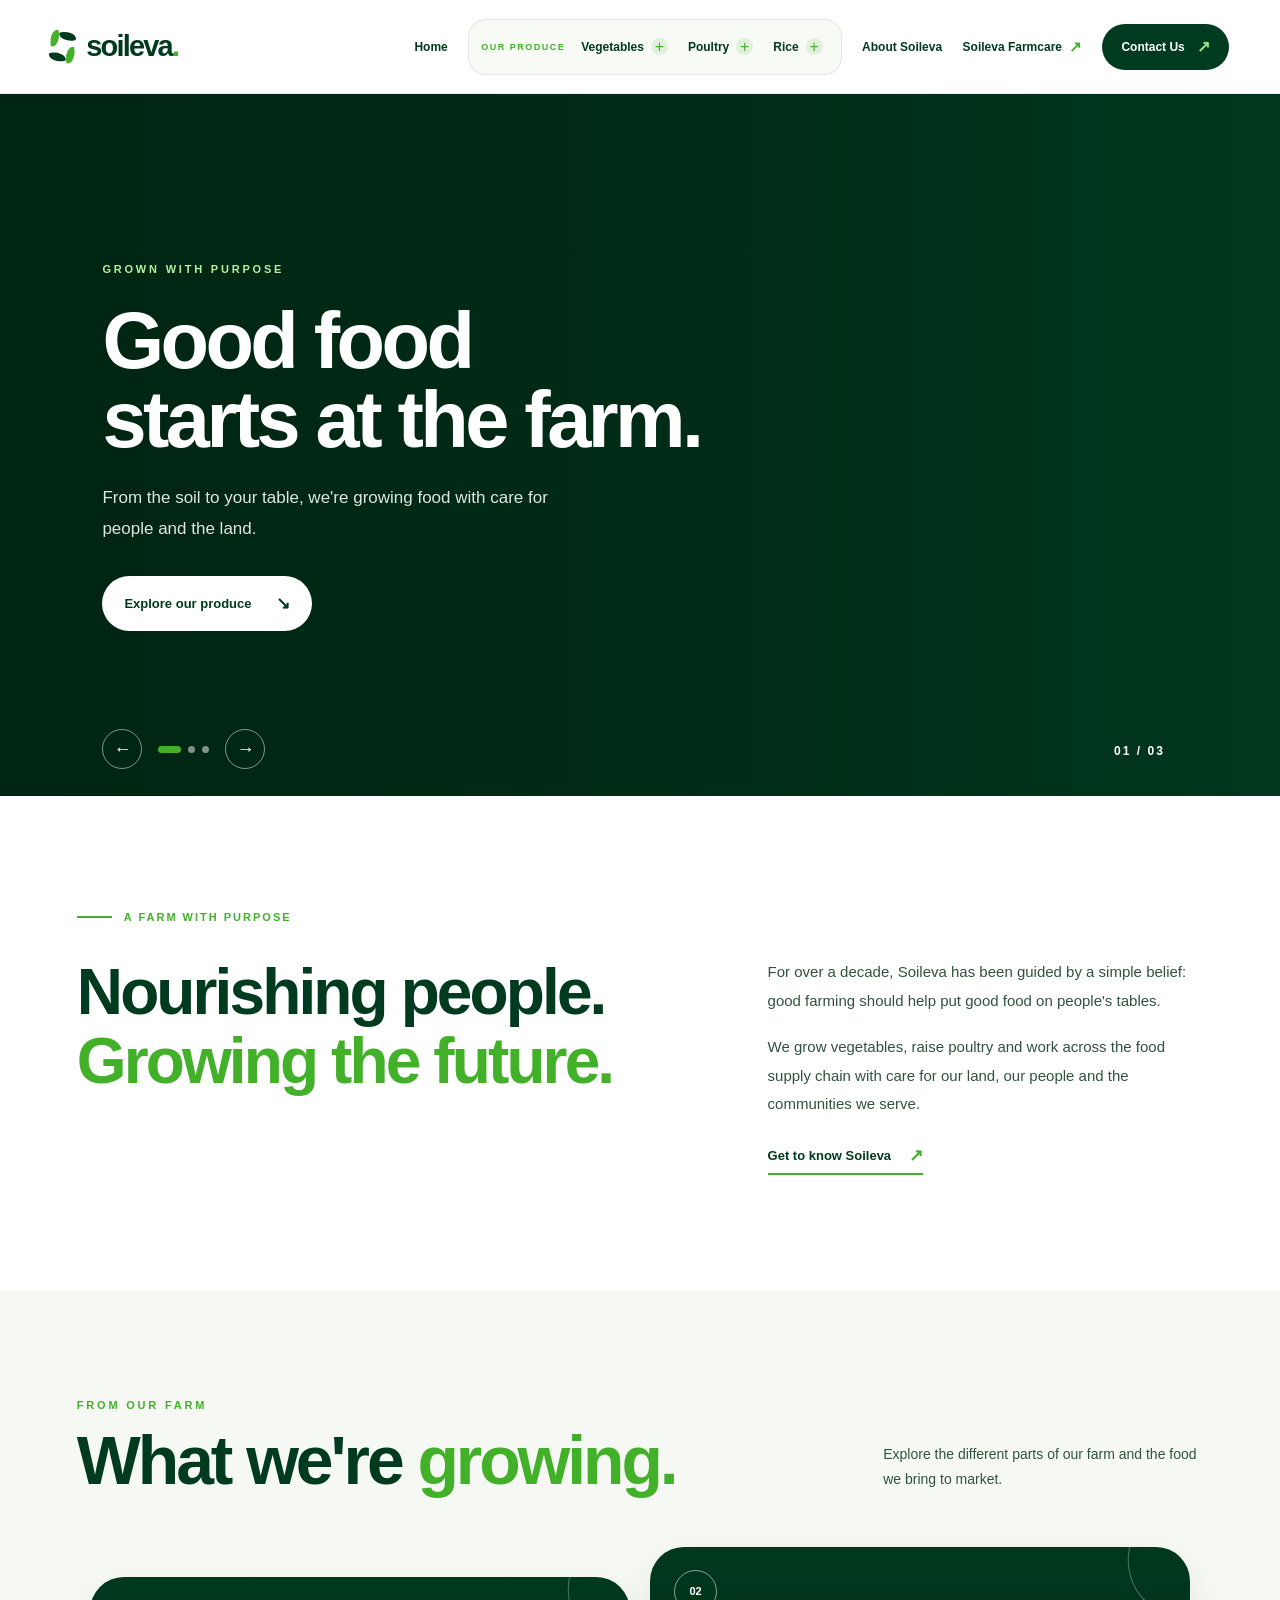
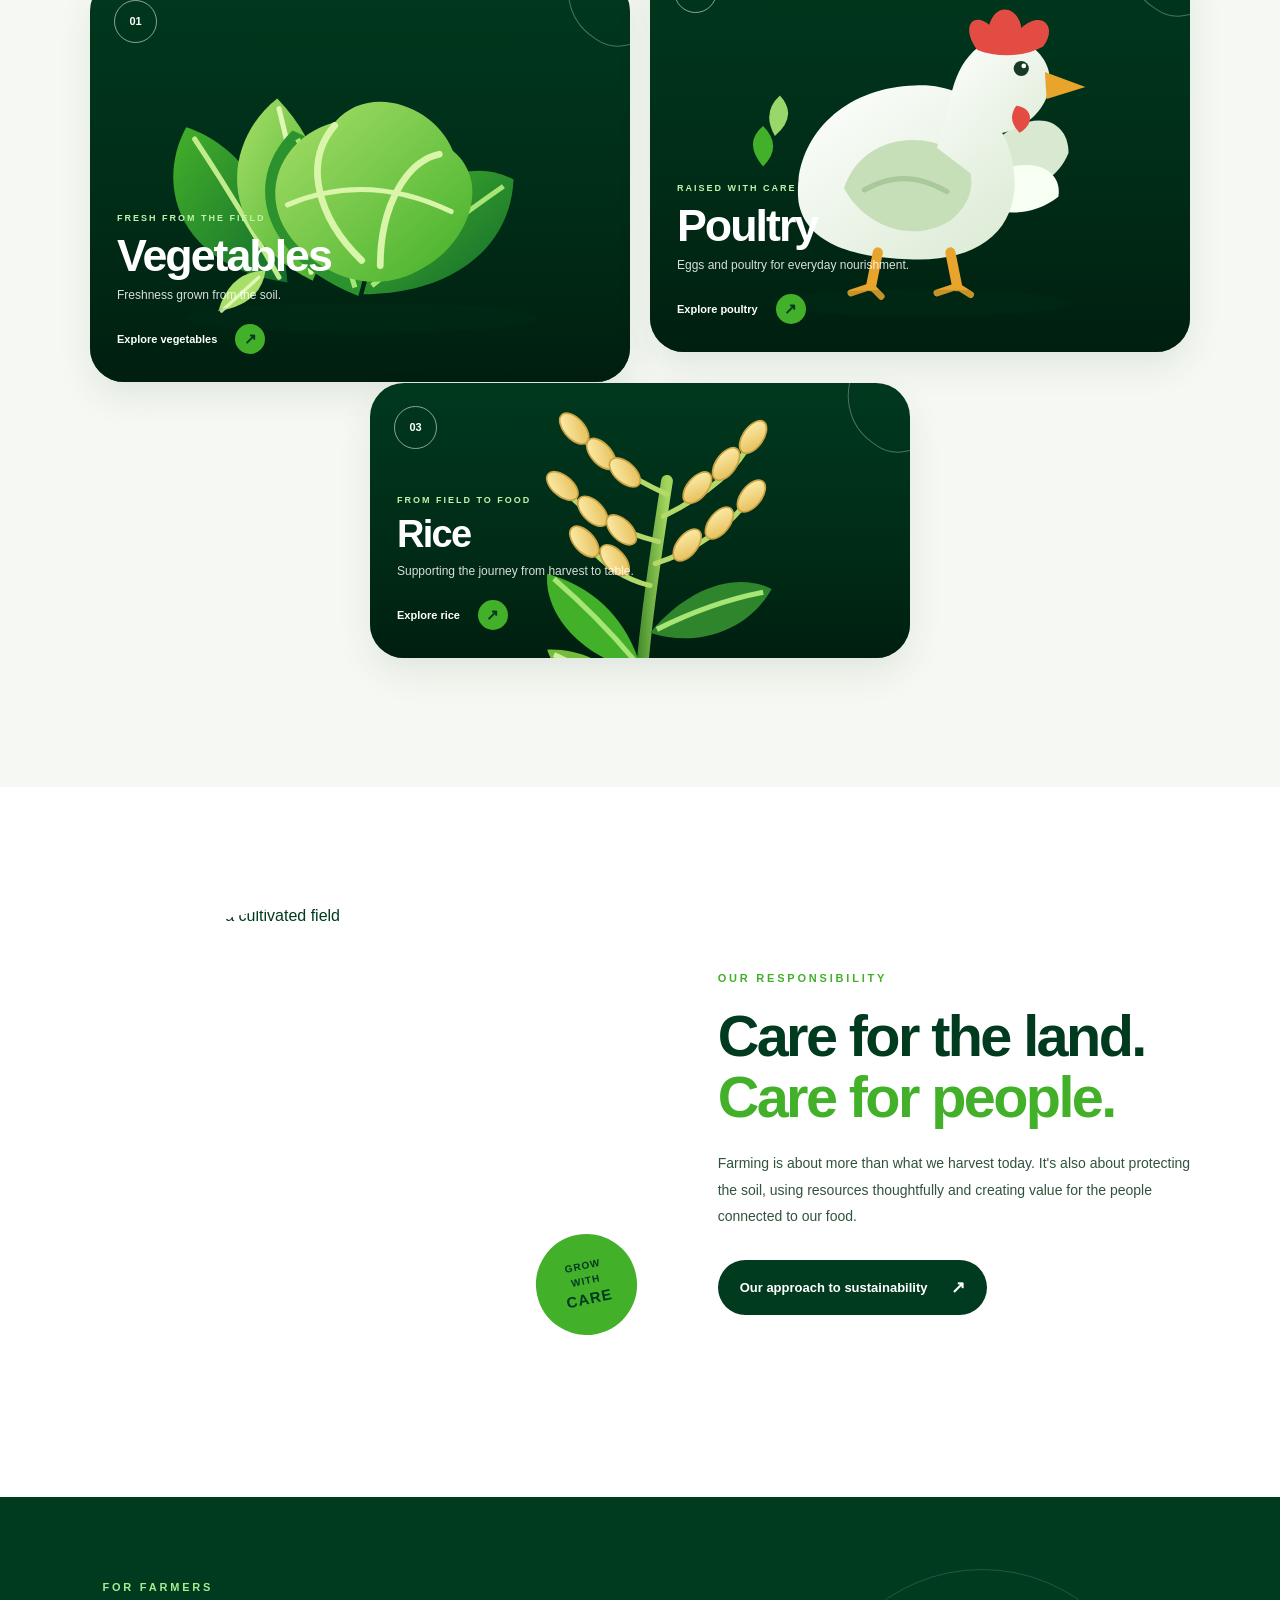
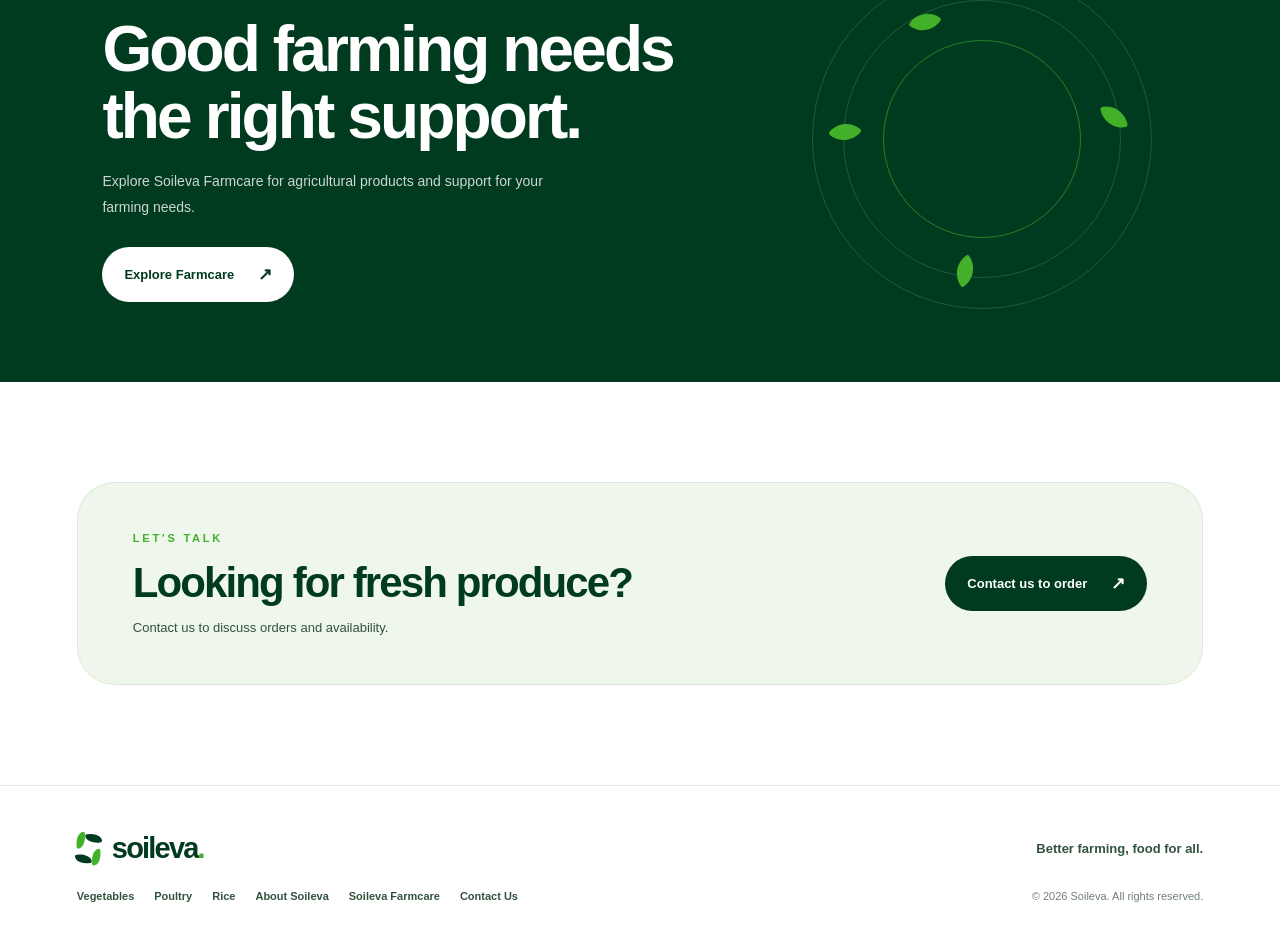
==== index.html @ 3c56fb34 "Update index.html" ====
<!DOCTYPE html>
<html lang="en">
<head>
  <meta charset="UTF-8">
  <meta name="viewport" content="width=device-width, initial-scale=1.0">

  <title>Soileva | Better Farming, Food for All</title>

  <meta name="description"
        content="Discover fresh vegetables, poultry and rice from Soileva. Better farming, food for all.">

  <meta name="theme-color" content="#003a1f">

  <!-- Comfortaa Font -->
  <link rel="preconnect" href="https://fonts.googleapis.com">
  <link rel="preconnect" href="https://fonts.gstatic.com" crossorigin>
  <link href="https://fonts.googleapis.com/css2?family=Comfortaa:wght@300;400;500;600;700&display=swap" rel="stylesheet">

  <link rel="stylesheet" href="style.css">
</head>

<body>

  <!-- NAVIGATION -->
  <header class="site-header">

    <a href="index.html" class="brand" aria-label="Soileva homepage">
      <span class="brand-mark" aria-hidden="true">
        <span></span><span></span><span></span><span></span>
      </span>
      <span class="brand-name">soileva<span>.</span></span>
    </a>

    <button class="menu-toggle"
            id="menuToggle"
            type="button"
            aria-label="Open navigation"
            aria-expanded="false"
            aria-controls="mainNav">
      <span></span>
      <span></span>
    </button>

    <nav class="main-nav" id="mainNav" aria-label="Main navigation">

      <a class="nav-home" href="index.html">Home</a>

      <div class="nav-produce">
        <span class="nav-section-label">OUR PRODUCE</span>

        <div class="nav-dropdown">
          <button class="dropdown-toggle"
                  type="button"
                  aria-expanded="false"
                  aria-controls="vegetablesDropdown">
            <span>Vegetables</span>
            <span class="dropdown-icon" aria-hidden="true">+</span>
          </button>

          <div class="dropdown-menu" id="vegetablesDropdown">
            <a href="vegetables.html">All Vegetables</a>
            <a href="vegetables.html#cabbage">Cabbage</a>
            <a href="vegetables.html#cucumber">Cucumber</a>
            <a href="vegetables.html#peppers">Peppers</a>
            <a href="vegetables.html#watermelon">Watermelon</a>
          </div>
        </div>

        <div class="nav-dropdown">
          <button class="dropdown-toggle"
                  type="button"
                  aria-expanded="false"
                  aria-controls="poultryDropdown">
            <span>Poultry</span>
            <span class="dropdown-icon" aria-hidden="true">+</span>
          </button>

          <div class="dropdown-menu" id="poultryDropdown">
            <a href="poultry.html">All Poultry</a>
            <a href="poultry.html#eggs">Eggs</a>
            <a href="poultry.html#broilers">Broilers</a>
          </div>
        </div>

        <div class="nav-dropdown">
          <button class="dropdown-toggle"
                  type="button"
                  aria-expanded="false"
                  aria-controls="riceDropdown">
            <span>Rice</span>
            <span class="dropdown-icon" aria-hidden="true">+</span>
          </button>

          <div class="dropdown-menu" id="riceDropdown">
            <a href="rice.html">Rice Overview</a>
            <a href="rice.html#cultivation">Rice Cultivation</a>
            <a href="rice.html#sourcing">Rice Sourcing</a>
          </div>
        </div>
      </div>

      <a class="nav-link" href="about.html">About Soileva</a>

      <a class="nav-link nav-farmcare" href="farmcare.html">
        Soileva Farmcare
        <span class="nav-external" aria-hidden="true">↗</span>
      </a>

      <a class="nav-contact" href="#contact">
        Contact Us
        <span aria-hidden="true">↗</span>
      </a>

    </nav>
  </header>

  <main>

    <!-- HERO CAROUSEL -->
    <section class="hero" aria-label="Welcome to Soileva">

      <div class="hero-slide active"
           style="--hero-image: url('images/hero-cabbage.jpg')">

        <div class="hero-shade"></div>

        <div class="hero-content">
          <span class="eyebrow">GROWN WITH PURPOSE</span>

          <h1>Good food<br>starts at the farm.</h1>

          <p>
            From the soil to your table, we're growing food
            with care for people and the land.
          </p>

          <a href="#our-produce" class="button button-light">
            Explore our produce <span>↘</span>
          </a>
        </div>

        <span class="hero-index">01 / 03</span>
      </div>

      <div class="hero-slide"
           style="--hero-image: url('images/hero-watermelon.jpg')">

        <div class="hero-shade"></div>

        <div class="hero-content">
          <span class="eyebrow">FRESH FROM OUR FIELDS</span>

          <h1>Rooted in the land.<br>Growing for you.</h1>

          <p>
            Thoughtful farming focused on fresh produce
            and a more dependable food supply.
          </p>

          <a href="vegetables.html" class="button button-light">
            Discover our vegetables <span>↗</span>
          </a>
        </div>

        <span class="hero-index">02 / 03</span>
      </div>

      <div class="hero-slide"
           style="--hero-image: url('images/hero-poultry.jpg')">

        <div class="hero-shade"></div>

        <div class="hero-content">
          <span class="eyebrow">FOOD FOR EVERY TABLE</span>

          <h1>Better farming.<br>Food for all.</h1>

          <p>
            Growing and supplying food that helps nourish
            families and communities.
          </p>

          <a href="#contact" class="button button-light">
            Get in touch <span>↗</span>
          </a>
        </div>

        <span class="hero-index">03 / 03</span>
      </div>

      <div class="hero-controls">

        <button class="hero-arrow"
                id="heroPrev"
                type="button"
                aria-label="Previous slide">←</button>

        <div class="hero-dots" aria-label="Choose slide">
          <button class="hero-dot active"
                  type="button"
                  aria-label="Slide 1"></button>

          <button class="hero-dot"
                  type="button"
                  aria-label="Slide 2"></button>

          <button class="hero-dot"
                  type="button"
                  aria-label="Slide 3"></button>
        </div>

        <button class="hero-arrow"
                id="heroNext"
                type="button"
                aria-label="Next slide">→</button>

      </div>
    </section>

    <!-- INTRODUCTION -->
    <section class="intro section-padding">

      <div class="intro-label">
        <span class="label-line"></span>
        A FARM WITH PURPOSE
      </div>

      <div class="intro-grid">

        <h2>
          Nourishing people.<br>
          <span>Growing the future.</span>
        </h2>

        <div class="intro-copy">
          <p>
            For over a decade, Soileva has been guided by a simple
            belief: good farming should help put good food on people's
            tables.
          </p>

          <p>
            We grow vegetables, raise poultry and work across the
            food supply chain with care for our land, our people
            and the communities we serve.
          </p>

          <a href="about.html" class="text-link">
            Get to know Soileva <span>↗</span>
          </a>
        </div>

      </div>
    </section>

    <!-- THREE FEATURE CARDS -->
    <section class="produce-section section-padding" id="our-produce">

      <div class="section-heading">
        <div>
          <span class="eyebrow eyebrow-green">FROM OUR FARM</span>
          <h2>What we're <span>growing.</span></h2>
        </div>

        <p>
          Explore the different parts of our farm
          and the food we bring to market.
        </p>
      </div>

      <div class="produce-cluster">

        <!-- VEGETABLES -->
        <a href="vegetables.html"
           class="produce-card vegetables-card">

          <div class="produce-illustration vegetables-illustration"
               aria-hidden="true">

            <svg viewBox="0 0 320 240" xmlns="http://www.w3.org/2000/svg">
              <defs>
                <linearGradient id="cabbageLeaf" x1="0" y1="0" x2="1" y2="1">
                  <stop offset="0" stop-color="#a8df69"/>
                  <stop offset="1" stop-color="#43b02a"/>
                </linearGradient>
                <linearGradient id="leafDark" x1="0" y1="0" x2="1" y2="1">
                  <stop offset="0" stop-color="#43b02a"/>
                  <stop offset="1" stop-color="#126b2d"/>
                </linearGradient>
              </defs>

              <!-- Left leafy vegetable -->
              <path d="M117 181 C53 172 38 124 57 89 C86 98 113 130 117 181Z"
                    fill="url(#leafDark)"/>
              <path d="M112 178 Q88 135 62 96"
                    fill="none" stroke="#c2ec8b" stroke-width="3"
                    stroke-linecap="round"/>

              <path d="M132 180 C73 151 79 97 111 72 C140 102 148 143 132 180Z"
                    fill="url(#cabbageLeaf)"/>
              <path d="M131 175 Q124 125 112 78"
                    fill="none" stroke="#e0f7b5" stroke-width="3"
                    stroke-linecap="round"/>

              <!-- Cabbage outer leaves -->
              <path d="M159 189 C99 165 91 119 120 91 C151 103 173 144 159 189Z"
                    fill="#2b922e"/>
              <path d="M157 184 Q143 135 123 96"
                    fill="none" stroke="#a7e575" stroke-width="3"/>

              <path d="M162 188 C177 128 220 103 251 120 C249 163 211 188 162 188Z"
                    fill="url(#leafDark)"/>
              <path d="M167 183 Q209 149 245 124"
                    fill="none" stroke="#a7e575" stroke-width="3"/>

              <!-- Cabbage head -->
              <path d="M118 153 C99 126 115 94 145 86 C166 62 205 77 215 103 C239 123 222 159 198 172 C170 190 136 178 118 153Z"
                    fill="url(#cabbageLeaf)"/>
              <path d="M145 88 C126 110 135 143 161 168"
                    fill="none" stroke="#d8f5a9" stroke-width="4"
                    stroke-linecap="round"/>
              <path d="M207 105 C188 109 172 135 172 171"
                    fill="none" stroke="#d8f5a9" stroke-width="4"
                    stroke-linecap="round"/>
              <path d="M117 135 Q164 115 214 139"
                    fill="none" stroke="#d8f5a9" stroke-width="3"
                    stroke-linecap="round"/>

              <!-- Small sprout -->
              <path d="M76 198 Q83 174 104 174 Q101 194 76 198Z"
                    fill="#a8df69"/>
              <path d="M78 198 L100 178"
                    stroke="#e0f7b5" stroke-width="2"
                    stroke-linecap="round"/>

              <!-- Ground -->
              <ellipse cx="161" cy="202" rx="105" ry="9"
                       fill="#003a1f" opacity=".16"/>
            </svg>

          </div>

          <span class="card-number">01</span>
          <div class="card-overlay"></div>

          <div class="card-content">
            <span class="card-category">FRESH FROM THE FIELD</span>
            <h3>Vegetables</h3>
            <p>Freshness grown from the soil.</p>

            <span class="card-link">
              Explore vegetables <span>↗</span>
            </span>
          </div>

          <span class="card-decoration" aria-hidden="true"></span>
        </a>

        <!-- POULTRY -->
        <a href="poultry.html"
           class="produce-card poultry-card">

          <div class="produce-illustration poultry-illustration"
               aria-hidden="true">

            <svg viewBox="0 0 320 240" xmlns="http://www.w3.org/2000/svg">
              <defs>
                <linearGradient id="featherWhite" x1="0" y1="0" x2="0.9" y2="1">
                  <stop offset="0" stop-color="#ffffff"/>
                  <stop offset="1" stop-color="#dcebd5"/>
                </linearGradient>
              </defs>

              <!-- Tail feathers -->
              <path d="M190 131 C220 91 248 99 248 122 C240 142 216 150 190 147Z"
                    fill="#d9e9d1"/>
              <path d="M190 142 C220 120 245 129 242 148 C225 161 207 159 188 151Z"
                    fill="#f8fff3"/>

              <!-- Body -->
              <path d="M88 151 C84 115 113 83 157 82 C192 80 218 108 216 143 C214 172 190 187 153 185 C119 184 92 175 88 151Z"
                    fill="url(#featherWhite)"/>

              <!-- Wing -->
              <path d="M115 143 C123 117 153 107 179 120 C194 128 195 149 178 162 C154 177 126 164 115 143Z"
                    fill="#c7dfb8"/>
              <path d="M127 144 Q151 130 176 145"
                    fill="none" stroke="#a8c999" stroke-width="3"
                    stroke-linecap="round"/>

              <!-- Neck and head -->
              <path d="M170 119 C179 94 177 73 195 59 C213 46 237 60 237 79 C237 97 219 112 199 111 L191 135Z"
                    fill="url(#featherWhite)"/>

              <!-- Comb -->
              <path d="M194 61 C184 48 191 38 201 46 C206 31 219 37 220 48 C232 37 242 47 233 59 C222 65 207 66 194 61Z"
                    fill="#e34c43"/>

              <!-- Beak -->
              <path d="M234 74 L258 83 L235 90Z"
                    fill="#e9a52b"/>

              <!-- Eye -->
              <circle cx="220" cy="72" r="4.5" fill="#173a22"/>
              <circle cx="221.5" cy="70.5" r="1.4" fill="#ffffff"/>

              <!-- Wattle -->
              <path d="M217 94 C227 95 228 105 219 110 C214 105 213 100 217 94Z"
                    fill="#e34c43"/>

              <!-- Legs -->
              <path d="M135 181 L131 201 M178 181 L182 201"
                    fill="none" stroke="#e9a52b" stroke-width="6"
                    stroke-linecap="round"/>
              <path d="M131 201 L119 205 M131 201 L137 207 M182 201 L170 205 M182 201 L190 206"
                    fill="none" stroke="#e9a52b" stroke-width="4"
                    stroke-linecap="round"/>

              <!-- Ground -->
              <ellipse cx="160" cy="211" rx="89" ry="8"
                       fill="#003a1f" opacity=".16"/>

              <!-- Decorative grain -->
              <path d="M74 112 Q66 98 77 88 Q88 100 74 112Z"
                    fill="#9ad76b"/>
              <path d="M67 130 Q55 116 67 106 Q79 118 67 130Z"
                    fill="#43b02a"/>
            </svg>

          </div>

          <span class="card-number">02</span>
          <div class="card-overlay"></div>

          <div class="card-content">
            <span class="card-category">RAISED WITH CARE</span>
            <h3>Poultry</h3>
            <p>Eggs and poultry for everyday nourishment.</p>

            <span class="card-link">
              Explore poultry <span>↗</span>
            </span>
          </div>

          <span class="card-decoration" aria-hidden="true"></span>
        </a>

        <!-- RICE -->
        <a href="rice.html"
           class="produce-card rice-card">

          <div class="produce-illustration rice-illustration"
               aria-hidden="true">

            <svg viewBox="0 0 320 240" xmlns="http://www.w3.org/2000/svg">
              <defs>
                <linearGradient id="riceStem" x1="0" y1="0" x2="1" y2="0">
                  <stop offset="0" stop-color="#438c2d"/>
                  <stop offset="1" stop-color="#a4d65e"/>
                </linearGradient>
                <linearGradient id="riceGrain" x1="0" y1="0" x2="1" y2="1">
                  <stop offset="0" stop-color="#fff2b5"/>
                  <stop offset="1" stop-color="#e3b94f"/>
                </linearGradient>
              </defs>

              <!-- Main stem -->
              <path d="M159 208 C160 166 166 122 176 58"
                    fill="none" stroke="url(#riceStem)" stroke-width="7"
                    stroke-linecap="round"/>

              <!-- Leaves -->
              <path d="M161 171 C125 163 103 137 105 113 C134 121 154 142 161 171Z"
                    fill="#43b02a"/>
              <path d="M162 171 Q140 143 109 116"
                    fill="none" stroke="#a7e575" stroke-width="3"/>

              <path d="M166 148 C189 120 218 112 238 122 C224 147 194 157 166 148Z"
                    fill="#2e852b"/>
              <path d="M170 146 Q202 130 233 124"
                    fill="none" stroke="#a7e575" stroke-width="3"/>

              <path d="M164 195 C131 192 111 176 105 158 C132 157 153 174 164 195Z"
                    fill="#74bd3a"/>
              <path d="M165 194 Q136 173 109 161"
                    fill="none" stroke="#d1ef9e" stroke-width="3"/>

              <!-- Panicle branches -->
              <path d="M176 66 C150 54 133 42 122 28
                       M174 79 C202 65 219 49 226 34
                       M171 94 C147 88 126 77 114 62
                       M169 107 C194 99 215 83 225 68
                       M166 120 C148 116 136 105 127 94"
                    fill="none" stroke="#b4d96b" stroke-width="3"
                    stroke-linecap="round"/>

              <!-- Rice grains -->
              <g fill="url(#riceGrain)" stroke="#c9a342" stroke-width="1">
                <ellipse cx="121" cy="27" rx="6" ry="11" transform="rotate(-42 121 27)"/>
                <ellipse cx="137" cy="42" rx="6" ry="11" transform="rotate(-42 137 42)"/>
                <ellipse cx="151" cy="53" rx="6" ry="11" transform="rotate(-48 151 53)"/>

                <ellipse cx="227" cy="32" rx="6" ry="11" transform="rotate(35 227 32)"/>
                <ellipse cx="211" cy="48" rx="6" ry="11" transform="rotate(35 211 48)"/>
                <ellipse cx="194" cy="62" rx="6" ry="11" transform="rotate(40 194 62)"/>

                <ellipse cx="114" cy="61" rx="6" ry="11" transform="rotate(-50 114 61)"/>
                <ellipse cx="132" cy="76" rx="6" ry="11" transform="rotate(-45 132 76)"/>
                <ellipse cx="149" cy="87" rx="6" ry="11" transform="rotate(-45 149 87)"/>

                <ellipse cx="226" cy="67" rx="6" ry="11" transform="rotate(38 226 67)"/>
                <ellipse cx="207" cy="83" rx="6" ry="11" transform="rotate(38 207 83)"/>
                <ellipse cx="188" cy="96" rx="6" ry="11" transform="rotate(38 188 96)"/>

                <ellipse cx="127" cy="94" rx="6" ry="11" transform="rotate(-42 127 94)"/>
                <ellipse cx="145" cy="105" rx="6" ry="11" transform="rotate(-42 145 105)"/>
              </g>

              <!-- Ground -->
              <ellipse cx="160" cy="212" rx="69" ry="8"
                       fill="#003a1f" opacity=".16"/>
            </svg>

          </div>

          <span class="card-number">03</span>
          <div class="card-overlay"></div>

          <div class="card-content">
            <span class="card-category">FROM FIELD TO FOOD</span>
            <h3>Rice</h3>
            <p>Supporting the journey from harvest to table.</p>

            <span class="card-link">
              Explore rice <span>↗</span>
            </span>
          </div>

          <span class="card-decoration" aria-hidden="true"></span>
        </a>

      </div>
    </section>

    <!-- SUSTAINABILITY -->
    <section class="sustainability section-padding"
             id="sustainability">

      <div class="sustainability-visual">
        <img src="images/farmer-in-field.jpg"
             alt="Farmer working in a cultivated field"
             loading="lazy">

        <div class="sustainability-stamp">
          <span>GROW</span>
          <span>WITH</span>
          <strong>CARE</strong>
        </div>
      </div>

      <div class="sustainability-copy">
        <span class="eyebrow eyebrow-green">OUR RESPONSIBILITY</span>

        <h2>Care for the land.<br><span>Care for people.</span></h2>

        <p>
          Farming is about more than what we harvest today.
          It's also about protecting the soil, using resources
          thoughtfully and creating value for the people connected
          to our food.
        </p>

        <a href="about.html#sustainability" class="button button-green">
          Our approach to sustainability <span>↗</span>
        </a>
      </div>
    </section>

    <!-- FARMCARE -->
    <section class="farmcare-banner">

      <div class="farmcare-copy">
        <span class="eyebrow">FOR FARMERS</span>

        <h2>Good farming needs<br>the right support.</h2>

        <p>
          Explore Soileva Farmcare for agricultural products
          and support for your farming needs.
        </p>

        <a href="farmcare.html" class="button button-light">
          Explore Farmcare <span>↗</span>
        </a>
      </div>

      <div class="farmcare-orbit" aria-hidden="true">
        <span></span>
        <span></span>
        <span></span>
        <span></span>
      </div>
    </section>

    <!-- CONTACT -->
    <section class="contact-section section-padding" id="contact">

      <div class="contact-pill">
        <div class="contact-copy">
          <span class="eyebrow eyebrow-green">LET'S TALK</span>

          <h2>Looking for fresh produce?</h2>

          <p>Contact us to discuss orders and availability.</p>
        </div>

        <a href="mailto:hello@soileva.com"
           class="button button-green">
          Contact us to order <span>↗</span>
        </a>
      </div>
    </section>

  </main>

  <!-- FOOTER -->
  <footer class="site-footer">

    <a href="index.html" class="brand footer-brand"
       aria-label="Soileva homepage">

      <span class="brand-mark" aria-hidden="true">
        <span></span><span></span><span></span><span></span>
      </span>

      <span class="brand-name">soileva<span>.</span></span>
    </a>

    <p class="footer-tagline">Better farming, food for all.</p>

    <div class="footer-links">
      <a href="vegetables.html">Vegetables</a>
      <a href="poultry.html">Poultry</a>
      <a href="rice.html">Rice</a>
      <a href="about.html">About Soileva</a>
      <a href="farmcare.html">Soileva Farmcare</a>
      <a href="#contact">Contact Us</a>
    </div>

    <p class="copyright">
      © <span id="copyrightYear"></span> Soileva. All rights reserved.
    </p>

  </footer>

  <script src="script.js"></script>

</body>
</html>
---- style.css ----
/* =========================================
   SOILEVA
   Colours: deep green, light green and white
========================================= */

:root {
  --deep-green: #003a1f;
  --light-green: #43b02a;
  --white: #ffffff;
  --soft-green: #eff6eb;
  --text-green: #31533d;
  --muted: #718074;
  --max-width: 1320px;
  --radius: 30px;
  --shadow: 0 20px 55px rgba(0, 58, 31, 0.12);
}

* {
  box-sizing: border-box;
}

html {
  scroll-behavior: smooth;
  scroll-padding-top: 100px;
}

body {
  margin: 0;
  background: var(--white);
  color: var(--deep-green);
  font-family: Arial, Helvetica, sans-serif;
  -webkit-font-smoothing: antialiased;
}

body.menu-open {
  overflow: hidden;
}

a {
  color: inherit;
  text-decoration: none;
}

button {
  font: inherit;
}

img {
  display: block;
  width: 100%;
}

.section-padding {
  padding: 110px max(6%, calc((100% - var(--max-width)) / 2));
}

.eyebrow {
  display: inline-block;
  font-size: 11px;
  font-weight: 800;
  letter-spacing: 2.8px;
  line-height: 1.6;
}

.eyebrow-green {
  color: var(--light-green);
}

h1,
h2,
h3,
p {
  margin-top: 0;
}

h1,
h2,
h3 {
  letter-spacing: -0.045em;
}


/* =========================================
   BRAND
========================================= */

.brand {
  display: inline-flex;
  align-items: center;
  gap: 10px;
  flex-shrink: 0;
}

.brand-name {
  color: var(--deep-green);
  font-size: 29px;
  font-weight: 900;
  letter-spacing: -1.8px;
}

.brand-name > span {
  color: var(--light-green);
}

.brand-mark {
  position: relative;
  display: grid;
  grid-template-columns: repeat(2, 10px);
  grid-template-rows: repeat(2, 16px);
  gap: 3px;
  width: 25px;
  height: 35px;
  transform: rotate(-8deg);
}

.brand-mark span {
  background: var(--light-green);
  border-radius: 100% 15% 100% 15%;
}

.brand-mark span:nth-child(2),
.brand-mark span:nth-child(3) {
  background: var(--deep-green);
  transform: rotate(90deg);
}


/* =========================================
   DESKTOP NAVIGATION
   Logo on the left.
   Navigation clearly grouped on the right.
========================================= */

.site-header {
  position: relative;
  z-index: 1000;
  display: flex;
  align-items: center;
  justify-content: space-between;
  gap: 28px;
  width: 100%;
  min-height: 94px;
  padding: 18px max(4%, calc((100% - 1400px) / 2));
  background: var(--white);
  border-bottom: 1px solid rgba(0, 58, 31, 0.08);
}

/* Keep the logo separate from the navigation. */

.site-header > .brand {
  flex-shrink: 0;
  margin-right: auto;
}

/* Main navigation sits to the side of the logo. */

.main-nav {
  display: flex;
  align-items: center;
  justify-content: flex-end;
  gap: clamp(12px, 1.6vw, 24px);
  margin-left: auto;
}

/* Home and About links. */

.nav-home,
.nav-link {
  display: inline-flex;
  align-items: center;
  gap: 7px;
  padding: 12px 0;
  color: var(--deep-green);
  font-size: 12px;
  font-weight: 800;
  white-space: nowrap;
  transition: color 0.2s ease;
}

.nav-home:hover,
.nav-link:hover {
  color: var(--light-green);
}

.nav-external {
  color: var(--light-green);
  font-size: 15px;
}

/* PRODUCE GROUP */

.nav-produce {
  position: relative;
  display: flex;
  align-items: center;
  gap: 2px;
  padding: 7px 9px 7px 12px;
  border: 1px solid rgba(0, 58, 31, 0.1);
  border-radius: 18px;
  background: #f8faf6;
}

.nav-section-label {
  align-self: center;
  margin-right: 5px;
  color: var(--light-green);
  font-size: 9px;
  font-weight: 900;
  letter-spacing: 1.5px;
  white-space: nowrap;
}

.nav-dropdown {
  position: relative;
}

.dropdown-toggle {
  display: inline-flex;
  align-items: center;
  justify-content: space-between;
  gap: 7px;
  min-height: 40px;
  padding: 9px 9px;
  border: 0;
  border-radius: 11px;
  background: transparent;
  color: var(--deep-green);
  font-size: 12px;
  font-weight: 800;
  white-space: nowrap;
  cursor: pointer;
  transition:
    background 0.2s ease,
    color 0.2s ease;
}

.dropdown-toggle:hover,
.dropdown-toggle[aria-expanded="true"] {
  background: var(--soft-green);
  color: var(--deep-green);
}

.dropdown-icon {
  display: inline-grid;
  place-items: center;
  width: 17px;
  height: 17px;
  border-radius: 50%;
  background: rgba(67, 176, 42, 0.12);
  color: var(--light-green);
  font-size: 16px;
  font-weight: 500;
  line-height: 1;
  transition: transform 0.2s ease;
}

.dropdown-toggle[aria-expanded="true"] .dropdown-icon {
  transform: rotate(45deg);
}

/* Dropdown panels */

.dropdown-menu {
  position: absolute;
  top: calc(100% + 12px);
  left: 0;
  z-index: 1005;
  display: none;
  min-width: 220px;
  padding: 10px;
  border: 1px solid rgba(0, 58, 31, 0.08);
  border-radius: 18px;
  background: var(--white);
  box-shadow: var(--shadow);
}

.nav-dropdown.open .dropdown-menu {
  display: block;
  animation: menuDrop 0.2s ease both;
}

/* Prevent the last dropdown from overflowing the right edge. */

.nav-dropdown:last-child .dropdown-menu {
  right: 0;
  left: auto;
}

.dropdown-menu a {
  display: block;
  padding: 12px 13px;
  border-radius: 10px;
  color: var(--deep-green);
  font-size: 13px;
  font-weight: 700;
  line-height: 1.4;
  transition:
    background 0.2s ease,
    color 0.2s ease;
}

.dropdown-menu a:hover {
  background: var(--soft-green);
  color: var(--deep-green);
}

/* Contact button */

.nav-contact {
  display: inline-flex;
  align-items: center;
  justify-content: center;
  gap: 12px;
  min-height: 46px;
  padding: 13px 19px;
  border-radius: 100px;
  background: var(--deep-green);
  color: var(--white);
  font-size: 12px;
  font-weight: 800;
  white-space: nowrap;
  transition:
    background 0.2s ease,
    transform 0.2s ease;
}

.nav-contact span {
  color: #9ce786;
  font-size: 16px;
}

.nav-contact:hover {
  background: var(--light-green);
  transform: translateY(-2px);
}

/* Mobile button is hidden on desktop. */

.menu-toggle {
  display: none;
}


/* =========================================
   HERO CAROUSEL
========================================= */

.hero {
  position: relative;
  min-height: 660px;
  height: min(78vh, 800px);
  overflow: hidden;
  background: var(--deep-green);
}

.hero-slide {
  position: absolute;
  inset: 0;
  display: flex;
  align-items: center;
  padding: 80px max(8%, calc((100% - 1250px) / 2));
  background-image: var(--hero-image);
  background-size: cover;
  background-position: center;
  opacity: 0;
  visibility: hidden;
  transform: scale(1.025);
  transition:
    opacity 0.8s ease,
    transform 5s ease,
    visibility 0.8s ease;
}

.hero-slide.active {
  opacity: 1;
  visibility: visible;
  transform: scale(1);
  z-index: 1;
}

.hero-shade {
  position: absolute;
  inset: 0;
  background:
    linear-gradient(
      90deg,
      rgba(0, 34, 17, 0.88) 0%,
      rgba(0, 34, 17, 0.62) 48%,
      rgba(0, 34, 17, 0.12) 100%
    );
}

.hero-content {
  position: relative;
  z-index: 2;
  max-width: 720px;
  color: var(--white);
}

.hero-content .eyebrow {
  margin-bottom: 24px;
  color: #b4f19e;
}

.hero-content h1 {
  margin-bottom: 24px;
  font-size: clamp(48px, 6.2vw, 88px);
  font-weight: 900;
  line-height: 0.99;
}

.hero-content p {
  max-width: 490px;
  margin-bottom: 32px;
  color: rgba(255, 255, 255, 0.88);
  font-size: 17px;
  line-height: 1.8;
}

.button {
  display: inline-flex;
  align-items: center;
  justify-content: center;
  gap: 24px;
  padding: 17px 22px;
  border: 0;
  border-radius: 100px;
  font-size: 13px;
  font-weight: 800;
  transition:
    transform 0.2s ease,
    background 0.2s ease;
}

.button span {
  font-size: 17px;
}

.button:hover {
  transform: translateY(-3px);
}

.button-light {
  background: var(--white);
  color: var(--deep-green);
}

.button-light:hover {
  background: #e8f7e2;
}

.button-green {
  background: var(--deep-green);
  color: var(--white);
}

.button-green:hover {
  background: var(--light-green);
}

.hero-index {
  position: absolute;
  right: 9%;
  bottom: 38px;
  z-index: 3;
  color: var(--white);
  font-size: 12px;
  font-weight: 800;
  letter-spacing: 2px;
}

.hero-controls {
  position: absolute;
  bottom: 27px;
  left: 8%;
  z-index: 5;
  display: flex;
  align-items: center;
  gap: 16px;
}

.hero-arrow {
  display: grid;
  place-items: center;
  width: 40px;
  height: 40px;
  border: 1px solid rgba(255, 255, 255, 0.5);
  border-radius: 50%;
  background: transparent;
  color: var(--white);
  font-size: 18px;
  cursor: pointer;
  transition: background 0.2s ease;
}

.hero-arrow:hover {
  background: rgba(255, 255, 255, 0.2);
}

.hero-dots {
  display: flex;
  align-items: center;
  gap: 7px;
}

.hero-dot {
  width: 7px;
  height: 7px;
  padding: 0;
  border: 0;
  border-radius: 50%;
  background: rgba(255, 255, 255, 0.5);
  cursor: pointer;
}

.hero-dot.active {
  width: 23px;
  border-radius: 10px;
  background: var(--light-green);
}


/* =========================================
   INTRODUCTION
========================================= */

.intro {
  padding-top: 115px;
  padding-bottom: 115px;
}

.intro-label {
  display: flex;
  align-items: center;
  gap: 12px;
  margin-bottom: 35px;
  color: var(--light-green);
  font-size: 11px;
  font-weight: 900;
  letter-spacing: 2px;
}

.label-line {
  display: inline-block;
  width: 35px;
  height: 2px;
  background: var(--light-green);
}

.intro-grid {
  display: grid;
  grid-template-columns: 1.15fr 0.85fr;
  gap: 9%;
  align-items: start;
}

.intro-grid h2 {
  margin-bottom: 0;
  font-size: clamp(38px, 5vw, 66px);
  font-weight: 900;
  line-height: 1.08;
}

.intro-grid h2 span,
.section-heading h2 span,
.sustainability-copy h2 span {
  color: var(--light-green);
}

.intro-copy p {
  margin-bottom: 18px;
  color: var(--text-green);
  font-size: 15px;
  line-height: 1.9;
}

.text-link {
  display: inline-flex;
  align-items: center;
  gap: 18px;
  margin-top: 8px;
  padding-bottom: 7px;
  border-bottom: 2px solid var(--light-green);
  color: var(--deep-green);
  font-size: 13px;
  font-weight: 900;
}

.text-link span {
  color: var(--light-green);
  font-size: 17px;
}


/* =========================================
   PRODUCE SECTION
========================================= */

.produce-section {
  overflow: hidden;
  background: #f6f9f3;
  padding-top: 105px;
  padding-bottom: 125px;
}

.section-heading {
  display: flex;
  align-items: end;
  justify-content: space-between;
  gap: 35px;
  max-width: var(--max-width);
  margin: 0 auto 65px;
}

.section-heading h2 {
  margin: 12px 0 0;
  font-size: clamp(42px, 5.3vw, 68px);
  font-weight: 900;
  line-height: 1.04;
}

.section-heading > p {
  max-width: 320px;
  margin-bottom: 4px;
  color: var(--text-green);
  font-size: 14px;
  line-height: 1.8;
}

/* Three-card asymmetric composition */

.produce-cluster {
  position: relative;
  display: grid;
  grid-template-columns: repeat(12, minmax(0, 1fr));
  grid-template-rows: 275px 110px 275px;
  gap: 20px;
  max-width: 1100px;
  margin: 0 auto;
}

.produce-card {
  position: relative;
  display: block;
  min-width: 0;
  min-height: 0;
  overflow: hidden;
  isolation: isolate;
  border-radius: 34px;
  background: var(--deep-green);
  color: var(--white);
  box-shadow: 0 15px 35px rgba(0, 58, 31, 0.09);
  transition:
    transform 0.35s ease,
    box-shadow 0.35s ease;
}

.produce-card:hover {
  z-index: 4;
  transform: translateY(-8px);
  box-shadow: 0 25px 50px rgba(0, 58, 31, 0.18);
}

.produce-card img {
  position: absolute;
  inset: 0;
  width: 100%;
  height: 100%;
  object-fit: cover;
  transition: transform 0.7s ease;
  z-index: -2;
}

.produce-card:hover img {
  transform: scale(1.06);
}

.vegetables-card {
  grid-column: 1 / 7;
  grid-row: 1 / 3;
  transform: translateY(15px);
}

.poultry-card {
  grid-column: 7 / 13;
  grid-row: 1 / 3;
  transform: translateY(-15px);
}

.rice-card {
  grid-column: 4 / 10;
  grid-row: 3 / 4;
  transform: translateY(-4px);
  min-height: 275px;
}

.vegetables-card:hover,
.poultry-card:hover,
.rice-card:hover {
  transform: translateY(-8px);
}

.card-overlay {
  position: absolute;
  inset: 0;
  z-index: -1;
  background:
    linear-gradient(
      0deg,
      rgba(0, 28, 14, 0.91) 0%,
      rgba(0, 28, 14, 0.45) 43%,
      rgba(0, 28, 14, 0.06) 100%
    );
}

.card-number {
  position: absolute;
  top: 23px;
  left: 24px;
  display: grid;
  place-items: center;
  width: 43px;
  height: 43px;
  border: 1px solid rgba(255, 255, 255, 0.55);
  border-radius: 50%;
  color: var(--white);
  font-size: 11px;
  font-weight: 900;
  backdrop-filter: blur(8px);
}

.card-content {
  position: absolute;
  right: 27px;
  bottom: 28px;
  left: 27px;
}

.card-category {
  display: inline-block;
  margin-bottom: 10px;
  color: #c0f3ac;
  font-size: 9px;
  font-weight: 900;
  letter-spacing: 2px;
}

.card-content h3 {
  margin-bottom: 9px;
  font-size: clamp(29px, 3.5vw, 45px);
  font-weight: 900;
  line-height: 1;
}

.card-content p {
  max-width: 300px;
  margin-bottom: 18px;
  color: rgba(255, 255, 255, 0.85);
  font-size: 12px;
  line-height: 1.6;
}

.card-link {
  display: inline-flex;
  align-items: center;
  gap: 18px;
  font-size: 11px;
  font-weight: 900;
}

.card-link > span {
  display: grid;
  place-items: center;
  width: 30px;
  height: 30px;
  border-radius: 50%;
  background: var(--light-green);
  color: var(--deep-green);
  font-size: 15px;
  transition: transform 0.2s ease;
}

.produce-card:hover .card-link > span {
  transform: rotate(45deg);
}

.card-decoration {
  position: absolute;
  top: -35px;
  right: -35px;
  width: 100px;
  height: 100px;
  border: 1px solid rgba(255, 255, 255, 0.3);
  border-radius: 35% 65% 40% 60%;
  transform: rotate(35deg);
  pointer-events: none;
}

.rice-card .card-content h3 {
  font-size: 38px;
}


/* =========================================
   SUSTAINABILITY
========================================= */

.sustainability {
  display: grid;
  grid-template-columns: 1fr 0.9fr;
  align-items: center;
  gap: 9%;
  padding-top: 120px;
  padding-bottom: 120px;
}

.sustainability-visual {
  position: relative;
  min-height: 470px;
}

.sustainability-visual > img {
  position: absolute;
  inset: 0;
  height: 100%;
  object-fit: cover;
  border-radius: 42% 42% 28px 28px;
}

.sustainability-stamp {
  position: absolute;
  right: -28px;
  bottom: 35px;
  display: flex;
  flex-direction: column;
  align-items: center;
  justify-content: center;
  width: 115px;
  height: 115px;
  border: 7px solid var(--white);
  border-radius: 50%;
  background: var(--light-green);
  color: var(--deep-green);
  font-size: 10px;
  font-weight: 900;
  letter-spacing: 1px;
  line-height: 1.5;
  transform: rotate(-12deg);
}

.sustainability-stamp strong {
  font-size: 15px;
}

.sustainability-copy h2 {
  margin: 18px 0 23px;
  font-size: clamp(38px, 4.5vw, 60px);
  font-weight: 900;
  line-height: 1.05;
}

.sustainability-copy > p {
  margin-bottom: 30px;
  color: var(--text-green);
  font-size: 14px;
  line-height: 1.9;
}


/* =========================================
   FARMCARE BANNER
========================================= */

.farmcare-banner {
  position: relative;
  display: flex;
  align-items: center;
  justify-content: space-between;
  gap: 40px;
  min-height: 410px;
  padding: 80px max(8%, calc((100% - 1150px) / 2));
  overflow: hidden;
  background: var(--deep-green);
  color: var(--white);
  isolation: isolate;
}

.farmcare-copy {
  position: relative;
  z-index: 2;
  max-width: 600px;
}

.farmcare-copy .eyebrow {
  margin-bottom: 20px;
  color: #a5ed8e;
}

.farmcare-copy h2 {
  margin-bottom: 20px;
  font-size: clamp(40px, 5vw, 64px);
  font-weight: 900;
  line-height: 1.04;
}

.farmcare-copy p {
  max-width: 460px;
  margin-bottom: 27px;
  color: rgba(255, 255, 255, 0.8);
  font-size: 14px;
  line-height: 1.8;
}

.farmcare-orbit {
  position: absolute;
  top: 50%;
  right: 10%;
  width: 340px;
  height: 340px;
  border: 1px solid rgba(255, 255, 255, 0.15);
  border-radius: 50%;
  transform: translateY(-50%);
}

.farmcare-orbit::before,
.farmcare-orbit::after {
  position: absolute;
  content: "";
  inset: 30px;
  border: 1px solid rgba(255, 255, 255, 0.15);
  border-radius: 50%;
}

.farmcare-orbit::after {
  inset: 70px;
  border-color: rgba(67, 176, 42, 0.6);
}

.farmcare-orbit span {
  position: absolute;
  width: 24px;
  height: 24px;
  border-radius: 100% 10% 100% 10%;
  background: var(--light-green);
}

.farmcare-orbit span:nth-child(1) {
  top: 40px;
  left: 100px;
  transform: rotate(35deg);
}

.farmcare-orbit span:nth-child(2) {
  top: 135px;
  right: 25px;
  transform: rotate(80deg);
}

.farmcare-orbit span:nth-child(3) {
  bottom: 25px;
  left: 140px;
  transform: rotate(145deg);
}

.farmcare-orbit span:nth-child(4) {
  top: 150px;
  left: 20px;
  transform: rotate(220deg);
}


/* =========================================
   CONTACT PILL
========================================= */

.contact-section {
  padding-top: 100px;
  padding-bottom: 100px;
}

.contact-pill {
  display: flex;
  align-items: center;
  justify-content: space-between;
  gap: 35px;
  padding: 45px 55px;
  border: 1px solid rgba(0, 58, 31, 0.08);
  border-radius: 38px;
  background: var(--soft-green);
}

.contact-copy .eyebrow {
  margin-bottom: 12px;
}

.contact-copy h2 {
  margin-bottom: 10px;
  font-size: clamp(27px, 3.3vw, 42px);
  font-weight: 900;
}

.contact-copy p {
  margin-bottom: 0;
  color: var(--text-green);
  font-size: 13px;
  line-height: 1.7;
}


/* =========================================
   FOOTER
========================================= */

.site-footer {
  display: grid;
  grid-template-columns: 1fr 1fr;
  align-items: center;
  gap: 24px;
  padding: 45px max(6%, calc((100% - var(--max-width)) / 2));
  border-top: 1px solid rgba(0, 58, 31, 0.1);
}

.footer-brand {
  justify-self: start;
}

.footer-tagline {
  justify-self: end;
  margin-bottom: 0;
  color: var(--text-green);
  font-size: 13px;
  font-weight: 700;
}

.footer-links {
  display: flex;
  flex-wrap: wrap;
  gap: 20px;
}

.footer-links a {
  color: var(--text-green);
  font-size: 11px;
  font-weight: 800;
}

.footer-links a:hover {
  color: var(--light-green);
}

.copyright {
  justify-self: end;
  margin-bottom: 0;
  color: var(--muted);
  font-size: 11px;
}


/* =========================================
   ANIMATIONS
========================================= */

@keyframes menuDrop {
  from {
    opacity: 0;
    transform: translateY(7px);
  }

  to {
    opacity: 1;
    transform: translateY(0);
  }
}


/* =========================================
   MEDIUM DESKTOP
========================================= */

@media (max-width: 1200px) and (min-width: 901px) {
  .site-header {
    gap: 15px;
    padding-right: 3%;
    padding-left: 3%;
  }

  .brand-name {
    font-size: 26px;
  }

  .main-nav {
    gap: 10px;
  }

  .nav-home,
  .nav-link {
    font-size: 11px;
  }

  .nav-produce {
    gap: 0;
    padding-right: 5px;
    padding-left: 7px;
  }

  .nav-section-label {
    margin-right: 2px;
    font-size: 8px;
    letter-spacing: 1px;
  }

  .dropdown-toggle {
    gap: 4px;
    padding-right: 6px;
    padding-left: 6px;
    font-size: 11px;
  }

  .nav-contact {
    gap: 7px;
    padding: 12px 14px;
    font-size: 11px;
  }

  .produce-cluster {
    grid-template-rows: 250px 90px 250px;
  }

  .rice-card {
    min-height: 250px;
  }
}


/* =========================================
   TABLET AND MOBILE NAVIGATION
========================================= */

@media (max-width: 900px) {
  .site-header {
    min-height: 78px;
    padding: 15px 5%;
    gap: 15px;
  }

  .menu-toggle {
    display: flex;
    flex-shrink: 0;
    flex-direction: column;
    align-items: center;
    justify-content: center;
    gap: 6px;
    width: 47px;
    height: 47px;
    border: 0;
    border-radius: 50%;
    background: var(--deep-green);
    cursor: pointer;
  }

  .menu-toggle span {
    display: block;
    width: 19px;
    height: 2px;
    background: var(--white);
    transition: transform 0.2s ease;
  }

  .menu-toggle[aria-expanded="true"] span:first-child {
    transform: translateY(4px) rotate(45deg);
  }

  .menu-toggle[aria-expanded="true"] span:last-child {
    transform: translateY(-4px) rotate(-45deg);
  }

  .main-nav {
    position: absolute;
    top: 100%;
    right: 0;
    left: 0;
    display: none;
    align-items: stretch;
    gap: 4px;
    max-height: calc(100dvh - 78px);
    padding: 20px 5% 35px;
    overflow-x: hidden;
    overflow-y: auto;
    background: var(--white);
    border-top: 1px solid rgba(0, 58, 31, 0.08);
    box-shadow: 0 20px 35px rgba(0, 58, 31, 0.1);
  }

  .main-nav.open {
    display: flex;
    flex-direction: column;
  }

  .nav-home,
  .nav-link {
    display: flex;
    align-items: center;
    justify-content: space-between;
    padding: 16px 10px;
    font-size: 15px;
  }

  /* Produce is a distinct navigation group. */

  .nav-produce {
    display: flex;
    flex-direction: column;
    align-items: stretch;
    gap: 0;
    padding: 14px 10px;
    border: 1px solid rgba(0, 58, 31, 0.1);
    border-radius: 20px;
    background: #f8faf6;
  }

  .nav-section-label {
    margin: 0 10px 10px;
    font-size: 10px;
    letter-spacing: 2px;
  }

  .nav-dropdown {
    width: 100%;
    border-bottom: 1px solid rgba(0, 58, 31, 0.09);
  }

  .nav-dropdown:last-child {
    border-bottom: 0;
  }

  .dropdown-toggle {
    display: flex;
    width: 100%;
    min-height: 49px;
    padding: 14px 10px;
    border-radius: 10px;
    font-size: 15px;
    text-align: left;
  }

  .dropdown-icon {
    width: 22px;
    height: 22px;
    font-size: 18px;
  }

  .dropdown-menu {
    position: static;
    min-width: 0;
    padding: 0 8px 12px 15px;
    border: 0;
    border-radius: 0;
    background: transparent;
    box-shadow: none;
  }

  .nav-dropdown:last-child .dropdown-menu {
    right: auto;
    left: auto;
  }

  .dropdown-menu a {
    padding: 13px;
    border-radius: 10px;
    font-size: 14px;
  }

  .nav-contact {
    justify-content: center;
    margin-top: 12px;
    padding: 17px 22px;
    font-size: 14px;
  }

  .hero {
    min-height: 590px;
    height: 75vh;
  }

  .intro-grid {
    gap: 6%;
  }

  .produce-cluster {
    grid-template-rows: 225px 75px 225px;
    gap: 14px;
  }

  .produce-card {
    border-radius: 26px;
  }

  .rice-card {
    min-height: 225px;
  }

  .sustainability {
    gap: 7%;
  }

  .sustainability-visual {
    min-height: 380px;
  }
}


/* =========================================
   MOBILE
========================================= */

@media (max-width: 600px) {
  .section-padding {
    padding: 75px 6%;
  }

  .brand-name {
    font-size: 27px;
  }

  .hero {
    min-height: 600px;
    height: 78vh;
    max-height: 760px;
  }

  .hero-slide {
    padding: 65px 7%;
    background-position: center;
  }

  .hero-shade {
    background:
      linear-gradient(
        90deg,
        rgba(0, 34, 17, 0.85),
        rgba(0, 34, 17, 0.35)
      );
  }

  .hero-content h1 {
    font-size: clamp(44px, 12vw, 65px);
  }

  .hero-content p {
    max-width: 340px;
    font-size: 15px;
    line-height: 1.75;
  }

  .hero-controls {
    bottom: 24px;
    left: 7%;
  }

  .hero-index {
    right: 7%;
    bottom: 36px;
  }

  .intro {
    padding-top: 75px;
    padding-bottom: 80px;
  }

  .intro-label {
    margin-bottom: 25px;
  }

  .intro-grid {
    grid-template-columns: 1fr;
    gap: 27px;
  }

  .intro-grid h2 {
    font-size: clamp(39px, 10vw, 55px);
  }

  .intro-copy p {
    font-size: 14px;
  }

  .section-heading {
    display: block;
    margin-bottom: 40px;
  }

  .section-heading h2 {
    font-size: 46px;
  }

  .section-heading > p {
    margin-top: 20px;
    font-size: 13px;
  }

  /*
    Preserve the grouped three-card composition on mobile.
    Vegetables spans the top.
    Poultry and rice sit side-by-side underneath.
  */

  .produce-cluster {
    display: grid;
    grid-template-columns: repeat(2, minmax(0, 1fr));
    grid-template-rows: 300px 230px;
    gap: 14px;
  }

  .produce-card {
    width: 100%;
    min-width: 0;
    min-height: 0;
    height: auto;
    border-radius: 24px;
  }

  .vegetables-card {
    grid-column: 1 / 3;
    grid-row: 1;
    transform: none;
  }

  .poultry-card {
    grid-column: 1;
    grid-row: 2;
    transform: none;
  }

  .rice-card {
    grid-column: 2;
    grid-row: 2;
    min-height: 0;
    transform: none;
  }

  .produce-card:hover {
    transform: translateY(-4px);
  }

  .card-content {
    right: 15px;
    bottom: 18px;
    left: 15px;
  }

  .vegetables-card .card-content {
    right: 22px;
    bottom: 23px;
    left: 22px;
  }

  .card-category {
    font-size: 8px;
    letter-spacing: 1.2px;
  }

  .card-content h3 {
    font-size: clamp(24px, 7vw, 36px);
  }

  .vegetables-card .card-content h3 {
    font-size: 39px;
  }

  .card-content p {
    margin-bottom: 12px;
    font-size: 11px;
    line-height: 1.5;
  }

  .card-link {
    gap: 8px;
    font-size: 10px;
  }

  .card-link > span {
    flex-shrink: 0;
    width: 25px;
    height: 25px;
  }

  .card-number {
    top: 15px;
    left: 15px;
    width: 35px;
    height: 35px;
  }

  .rice-card .card-content h3 {
    font-size: 31px;
  }

  .sustainability {
    grid-template-columns: 1fr;
    gap: 45px;
  }

  .sustainability-visual {
    min-height: 360px;
    margin-right: 16px;
  }

  .sustainability-stamp {
    right: -16px;
    width: 100px;
    height: 100px;
  }

  .sustainability-copy h2 {
    font-size: 45px;
  }

  .sustainability-copy > p {
    font-size: 13px;
  }

  .farmcare-banner {
    min-height: 420px;
    padding: 75px 7%;
  }

  .farmcare-copy h2 {
    font-size: 44px;
  }

  .farmcare-copy p {
    font-size: 13px;
  }

  .farmcare-orbit {
    right: -130px;
    opacity: 0.5;
  }

  .contact-section {
    padding-top: 70px;
    padding-bottom: 70px;
  }

  .contact-pill {
    align-items: flex-start;
    flex-direction: column;
    gap: 24px;
    padding: 30px 25px;
    border-radius: 28px;
  }

  .contact-copy h2 {
    font-size: 32px;
  }

  .contact-copy p {
    font-size: 13px;
  }

  .contact-pill .button {
    width: 100%;
  }

  .site-footer {
    grid-template-columns: 1fr;
    gap: 23px;
    padding: 38px 6%;
  }

  .footer-tagline,
  .copyright {
    justify-self: start;
  }

  .footer-links {
    gap: 16px;
  }
}


/* =========================================
   SMALL MOBILE
========================================= */

@media (max-width: 380px) {
  .site-header {
    padding-right: 4%;
    padding-left: 4%;
  }

  .brand {
    gap: 7px;
  }

  .brand-name {
    font-size: 25px;
  }

  .menu-toggle {
    width: 43px;
    height: 43px;
  }

  .produce-cluster {
    grid-template-rows: 270px 215px;
    gap: 10px;
  }

  .produce-card {
    border-radius: 20px;
  }

  .card-content {
    right: 11px;
    bottom: 14px;
    left: 11px;
  }

  .card-category {
    font-size: 7px;
    letter-spacing: 0.8px;
  }

  .card-content h3 {
    font-size: 25px;
  }

  .card-content p {
    font-size: 10px;
  }

  .card-link {
    font-size: 9px;
  }

  .rice-card .card-content h3 {
    font-size: 28px;
  }
}


/* =========================================
   ACCESSIBILITY
========================================= */

a:focus-visible,
button:focus-visible {
  outline: 3px solid var(--light-green);
  outline-offset: 4px;
}

@media (prefers-reduced-motion: reduce) {
  *,
  *::before,
  *::after {
    scroll-behavior: auto !important;
    animation-duration: 0.01ms !important;
    transition-duration: 0.01ms !important;
  }
}
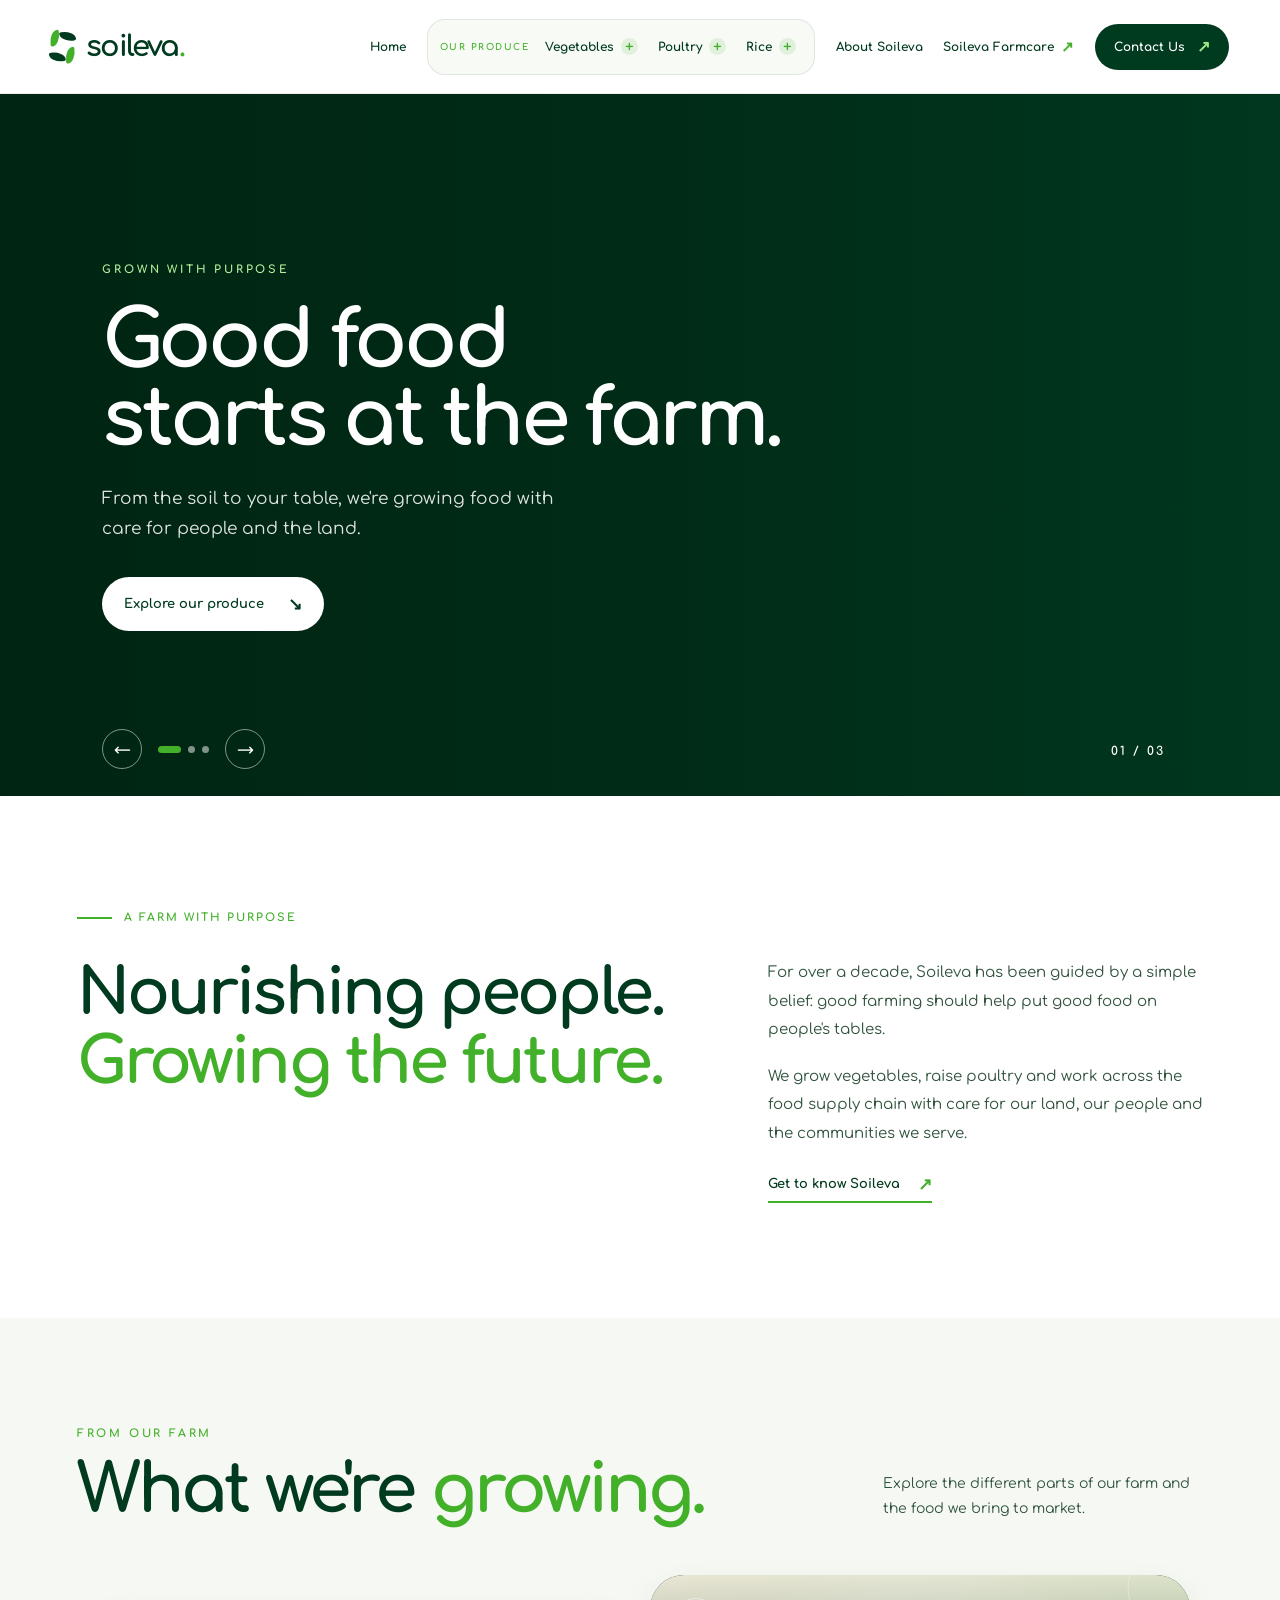
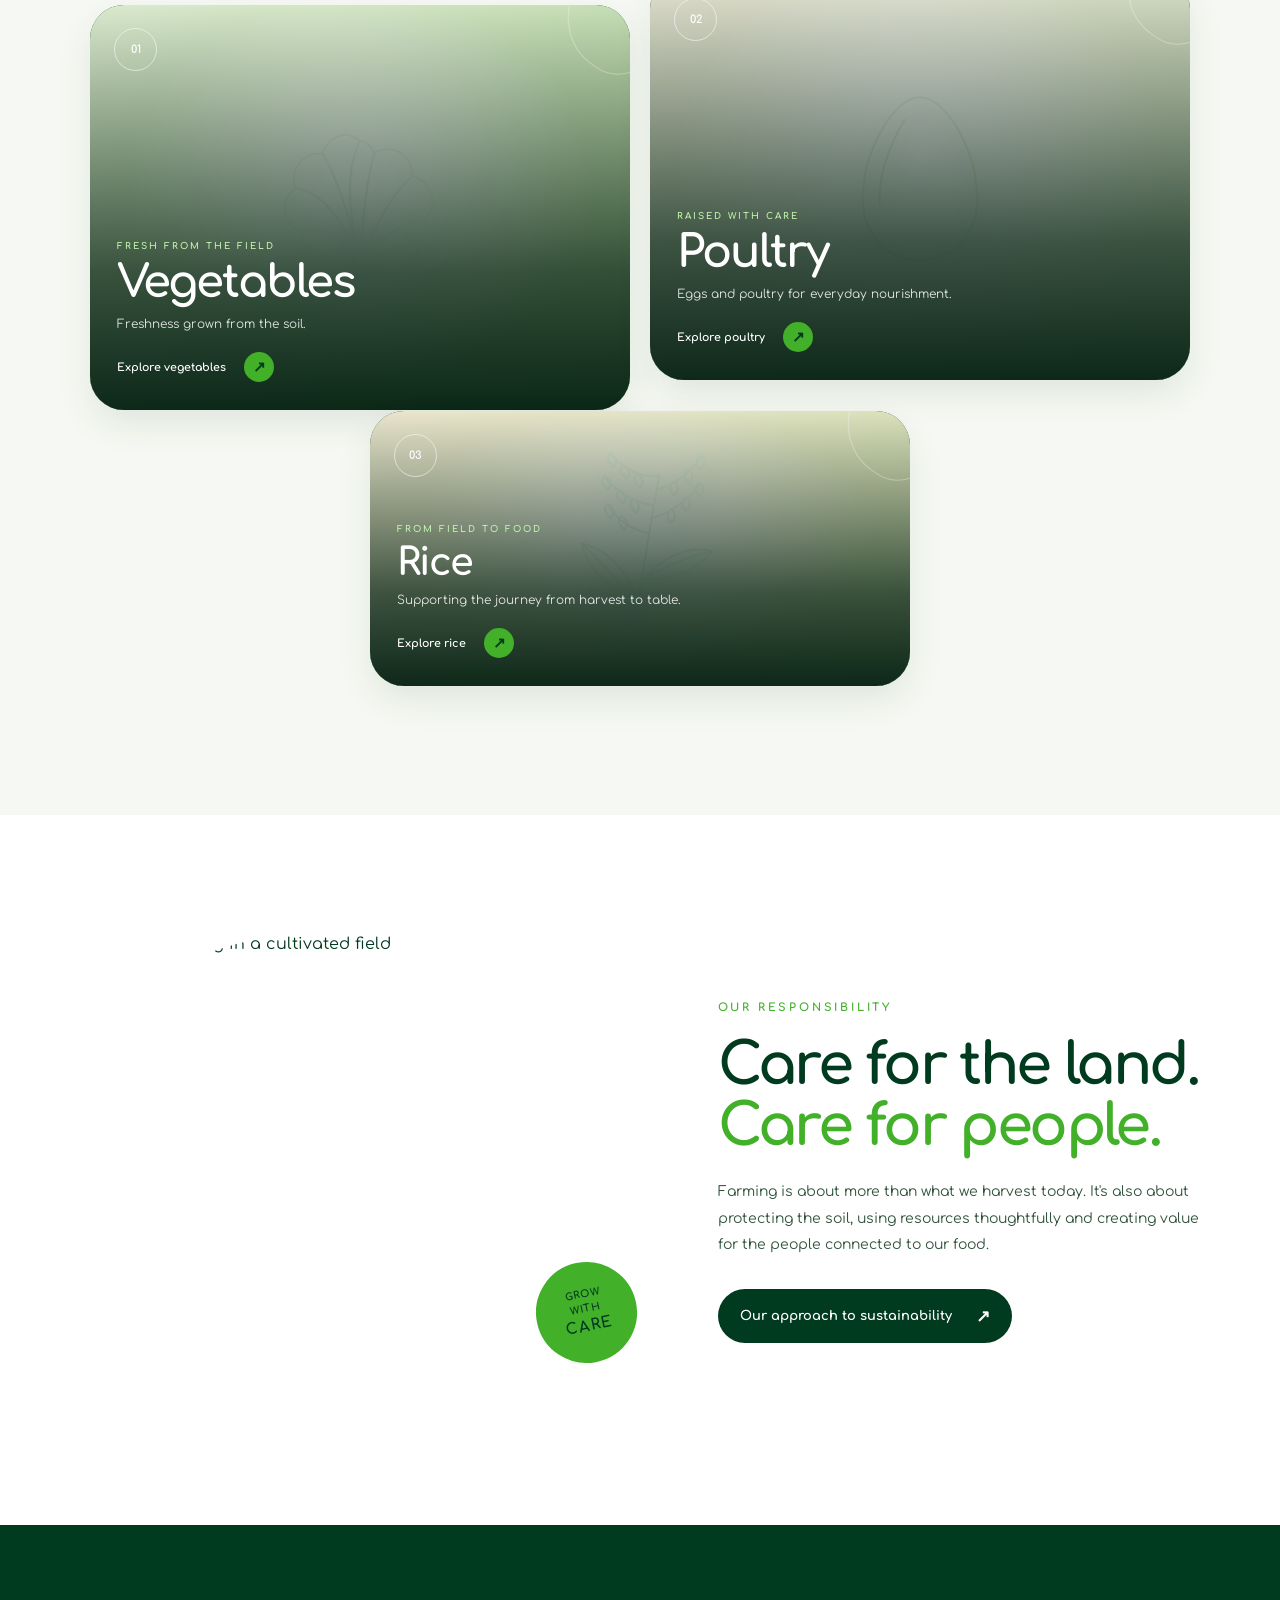
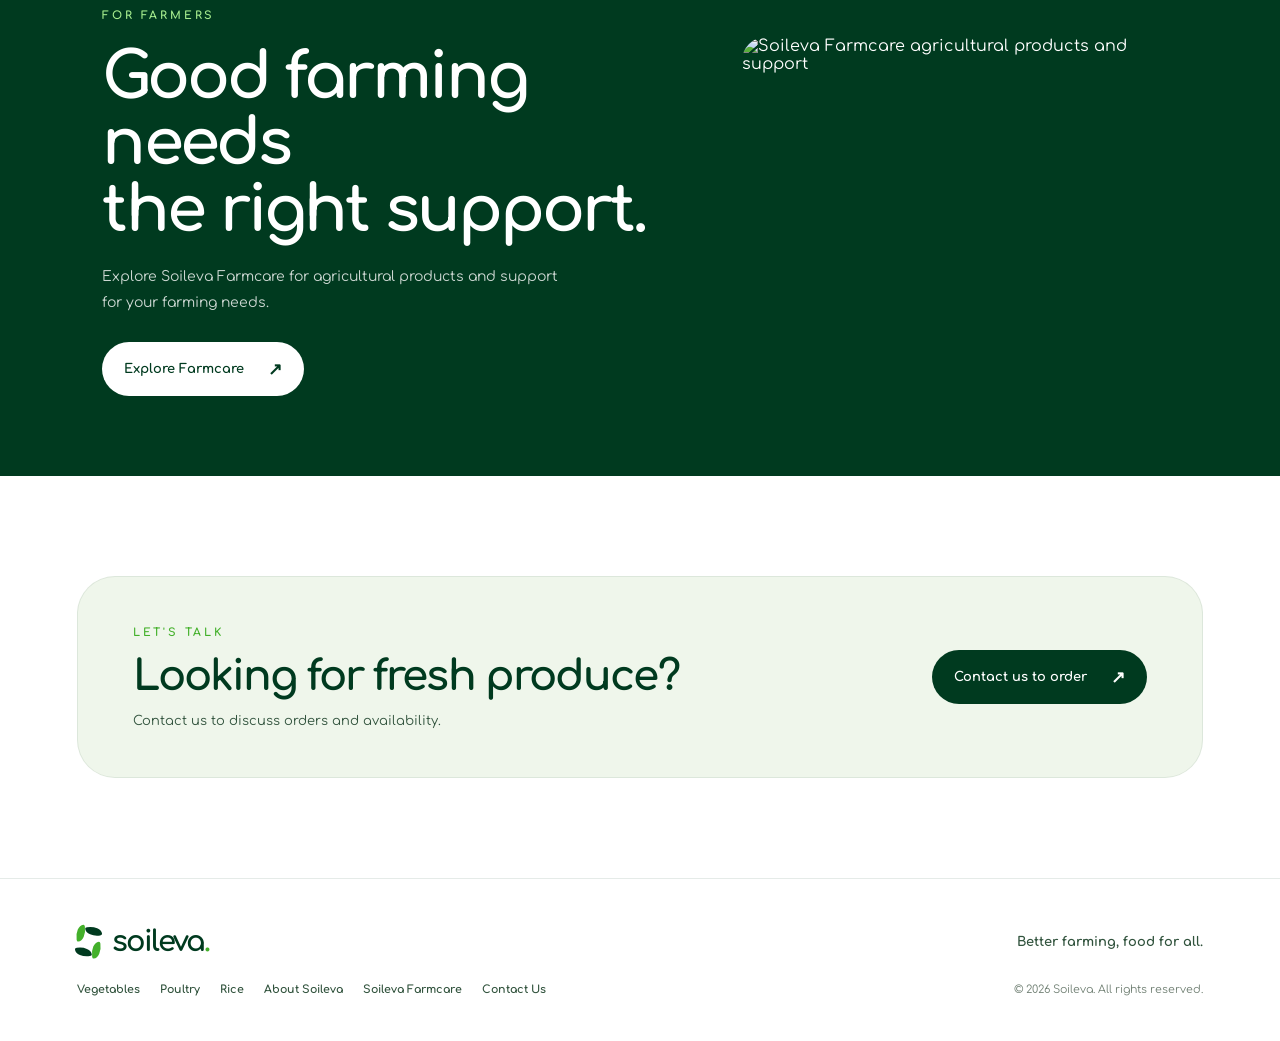
==== commit 19b7dc3a: "Update index.html" ====
--- a/index.html
+++ b/index.html
@@ -278,64 +278,29 @@
                aria-hidden="true">
 
             <svg viewBox="0 0 320 240" xmlns="http://www.w3.org/2000/svg">
-              <defs>
-                <linearGradient id="cabbageLeaf" x1="0" y1="0" x2="1" y2="1">
-                  <stop offset="0" stop-color="#a8df69"/>
-                  <stop offset="1" stop-color="#43b02a"/>
-                </linearGradient>
-                <linearGradient id="leafDark" x1="0" y1="0" x2="1" y2="1">
-                  <stop offset="0" stop-color="#43b02a"/>
-                  <stop offset="1" stop-color="#126b2d"/>
-                </linearGradient>
-              </defs>
-
-              <!-- Left leafy vegetable -->
-              <path d="M117 181 C53 172 38 124 57 89 C86 98 113 130 117 181Z"
-                    fill="url(#leafDark)"/>
-              <path d="M112 178 Q88 135 62 96"
-                    fill="none" stroke="#c2ec8b" stroke-width="3"
-                    stroke-linecap="round"/>
-
-              <path d="M132 180 C73 151 79 97 111 72 C140 102 148 143 132 180Z"
-                    fill="url(#cabbageLeaf)"/>
-              <path d="M131 175 Q124 125 112 78"
-                    fill="none" stroke="#e0f7b5" stroke-width="3"
-                    stroke-linecap="round"/>
-
-              <!-- Cabbage outer leaves -->
-              <path d="M159 189 C99 165 91 119 120 91 C151 103 173 144 159 189Z"
-                    fill="#2b922e"/>
-              <path d="M157 184 Q143 135 123 96"
-                    fill="none" stroke="#a7e575" stroke-width="3"/>
-
-              <path d="M162 188 C177 128 220 103 251 120 C249 163 211 188 162 188Z"
-                    fill="url(#leafDark)"/>
-              <path d="M167 183 Q209 149 245 124"
-                    fill="none" stroke="#a7e575" stroke-width="3"/>
-
-              <!-- Cabbage head -->
-              <path d="M118 153 C99 126 115 94 145 86 C166 62 205 77 215 103 C239 123 222 159 198 172 C170 190 136 178 118 153Z"
-                    fill="url(#cabbageLeaf)"/>
-              <path d="M145 88 C126 110 135 143 161 168"
-                    fill="none" stroke="#d8f5a9" stroke-width="4"
-                    stroke-linecap="round"/>
-              <path d="M207 105 C188 109 172 135 172 171"
-                    fill="none" stroke="#d8f5a9" stroke-width="4"
-                    stroke-linecap="round"/>
-              <path d="M117 135 Q164 115 214 139"
-                    fill="none" stroke="#d8f5a9" stroke-width="3"
-                    stroke-linecap="round"/>
-
-              <!-- Small sprout -->
-              <path d="M76 198 Q83 174 104 174 Q101 194 76 198Z"
-                    fill="#a8df69"/>
-              <path d="M78 198 L100 178"
-                    stroke="#e0f7b5" stroke-width="2"
-                    stroke-linecap="round"/>
-
-              <!-- Ground -->
-              <ellipse cx="161" cy="202" rx="105" ry="9"
-                       fill="#003a1f" opacity=".16"/>
+              <g fill="none"
+                 stroke="#E5F0DE"
+                 stroke-width="2"
+                 stroke-linecap="round"
+                 stroke-linejoin="round">
+
+                <path d="M160 55 C145 43 128 52 124 68 C105 65 91 83 98 101 C80 114 87 137 104 144 C106 165 127 177 145 168 C158 182 179 176 187 164 C210 169 228 152 222 132 C239 115 228 94 211 89 C211 68 190 57 174 67 C171 60 166 56 160 55Z"/>
+
+                <path d="M160 55 C146 83 148 119 160 174"/>
+                <path d="M124 68 C137 91 148 120 160 174"/>
+                <path d="M174 67 C165 97 163 136 160 174"/>
+                <path d="M98 101 C122 105 143 128 160 174"/>
+                <path d="M211 89 C190 108 174 137 160 174"/>
+                <path d="M104 144 C126 137 146 150 160 174"/>
+                <path d="M222 132 C200 132 179 151 160 174"/>
+
+                <path d="M116 154 C91 163 80 185 84 204 C108 204 130 193 140 174"/>
+                <path d="M85 202 C104 186 119 175 140 174"/>
+
+                <path d="M184 164 C203 178 226 182 242 170 C234 151 217 142 201 144"/>
+                <path d="M240 169 C220 163 210 154 201 144"/>
+
+              </g>
             </svg>
 
           </div>
@@ -364,67 +329,17 @@
                aria-hidden="true">
 
             <svg viewBox="0 0 320 240" xmlns="http://www.w3.org/2000/svg">
-              <defs>
-                <linearGradient id="featherWhite" x1="0" y1="0" x2="0.9" y2="1">
-                  <stop offset="0" stop-color="#ffffff"/>
-                  <stop offset="1" stop-color="#dcebd5"/>
-                </linearGradient>
-              </defs>
-
-              <!-- Tail feathers -->
-              <path d="M190 131 C220 91 248 99 248 122 C240 142 216 150 190 147Z"
-                    fill="#d9e9d1"/>
-              <path d="M190 142 C220 120 245 129 242 148 C225 161 207 159 188 151Z"
-                    fill="#f8fff3"/>
-
-              <!-- Body -->
-              <path d="M88 151 C84 115 113 83 157 82 C192 80 218 108 216 143 C214 172 190 187 153 185 C119 184 92 175 88 151Z"
-                    fill="url(#featherWhite)"/>
-
-              <!-- Wing -->
-              <path d="M115 143 C123 117 153 107 179 120 C194 128 195 149 178 162 C154 177 126 164 115 143Z"
-                    fill="#c7dfb8"/>
-              <path d="M127 144 Q151 130 176 145"
-                    fill="none" stroke="#a8c999" stroke-width="3"
-                    stroke-linecap="round"/>
-
-              <!-- Neck and head -->
-              <path d="M170 119 C179 94 177 73 195 59 C213 46 237 60 237 79 C237 97 219 112 199 111 L191 135Z"
-                    fill="url(#featherWhite)"/>
-
-              <!-- Comb -->
-              <path d="M194 61 C184 48 191 38 201 46 C206 31 219 37 220 48 C232 37 242 47 233 59 C222 65 207 66 194 61Z"
-                    fill="#e34c43"/>
-
-              <!-- Beak -->
-              <path d="M234 74 L258 83 L235 90Z"
-                    fill="#e9a52b"/>
-
-              <!-- Eye -->
-              <circle cx="220" cy="72" r="4.5" fill="#173a22"/>
-              <circle cx="221.5" cy="70.5" r="1.4" fill="#ffffff"/>
-
-              <!-- Wattle -->
-              <path d="M217 94 C227 95 228 105 219 110 C214 105 213 100 217 94Z"
-                    fill="#e34c43"/>
-
-              <!-- Legs -->
-              <path d="M135 181 L131 201 M178 181 L182 201"
-                    fill="none" stroke="#e9a52b" stroke-width="6"
-                    stroke-linecap="round"/>
-              <path d="M131 201 L119 205 M131 201 L137 207 M182 201 L170 205 M182 201 L190 206"
-                    fill="none" stroke="#e9a52b" stroke-width="4"
-                    stroke-linecap="round"/>
-
-              <!-- Ground -->
-              <ellipse cx="160" cy="211" rx="89" ry="8"
-                       fill="#003a1f" opacity=".16"/>
-
-              <!-- Decorative grain -->
-              <path d="M74 112 Q66 98 77 88 Q88 100 74 112Z"
-                    fill="#9ad76b"/>
-              <path d="M67 130 Q55 116 67 106 Q79 118 67 130Z"
-                    fill="#43b02a"/>
+              <g fill="none"
+                 stroke="#E5F0DE"
+                 stroke-width="2"
+                 stroke-linecap="round"
+                 stroke-linejoin="round">
+
+                <path d="M160 42 C135 42 108 91 105 130 C101 171 123 198 160 200 C197 198 219 171 215 130 C212 91 185 42 160 42Z"/>
+
+                <path d="M145 64 C130 89 119 119 121 145"/>
+
+              </g>
             </svg>
 
           </div>
@@ -453,72 +368,48 @@
                aria-hidden="true">
 
             <svg viewBox="0 0 320 240" xmlns="http://www.w3.org/2000/svg">
-              <defs>
-                <linearGradient id="riceStem" x1="0" y1="0" x2="1" y2="0">
-                  <stop offset="0" stop-color="#438c2d"/>
-                  <stop offset="1" stop-color="#a4d65e"/>
-                </linearGradient>
-                <linearGradient id="riceGrain" x1="0" y1="0" x2="1" y2="1">
-                  <stop offset="0" stop-color="#fff2b5"/>
-                  <stop offset="1" stop-color="#e3b94f"/>
-                </linearGradient>
-              </defs>
-
-              <!-- Main stem -->
-              <path d="M159 208 C160 166 166 122 176 58"
-                    fill="none" stroke="url(#riceStem)" stroke-width="7"
-                    stroke-linecap="round"/>
-
-              <!-- Leaves -->
-              <path d="M161 171 C125 163 103 137 105 113 C134 121 154 142 161 171Z"
-                    fill="#43b02a"/>
-              <path d="M162 171 Q140 143 109 116"
-                    fill="none" stroke="#a7e575" stroke-width="3"/>
-
-              <path d="M166 148 C189 120 218 112 238 122 C224 147 194 157 166 148Z"
-                    fill="#2e852b"/>
-              <path d="M170 146 Q202 130 233 124"
-                    fill="none" stroke="#a7e575" stroke-width="3"/>
-
-              <path d="M164 195 C131 192 111 176 105 158 C132 157 153 174 164 195Z"
-                    fill="#74bd3a"/>
-              <path d="M165 194 Q136 173 109 161"
-                    fill="none" stroke="#d1ef9e" stroke-width="3"/>
-
-              <!-- Panicle branches -->
-              <path d="M176 66 C150 54 133 42 122 28
-                       M174 79 C202 65 219 49 226 34
-                       M171 94 C147 88 126 77 114 62
-                       M169 107 C194 99 215 83 225 68
-                       M166 120 C148 116 136 105 127 94"
-                    fill="none" stroke="#b4d96b" stroke-width="3"
-                    stroke-linecap="round"/>
-
-              <!-- Rice grains -->
-              <g fill="url(#riceGrain)" stroke="#c9a342" stroke-width="1">
-                <ellipse cx="121" cy="27" rx="6" ry="11" transform="rotate(-42 121 27)"/>
-                <ellipse cx="137" cy="42" rx="6" ry="11" transform="rotate(-42 137 42)"/>
-                <ellipse cx="151" cy="53" rx="6" ry="11" transform="rotate(-48 151 53)"/>
-
-                <ellipse cx="227" cy="32" rx="6" ry="11" transform="rotate(35 227 32)"/>
-                <ellipse cx="211" cy="48" rx="6" ry="11" transform="rotate(35 211 48)"/>
-                <ellipse cx="194" cy="62" rx="6" ry="11" transform="rotate(40 194 62)"/>
-
-                <ellipse cx="114" cy="61" rx="6" ry="11" transform="rotate(-50 114 61)"/>
-                <ellipse cx="132" cy="76" rx="6" ry="11" transform="rotate(-45 132 76)"/>
-                <ellipse cx="149" cy="87" rx="6" ry="11" transform="rotate(-45 149 87)"/>
-
-                <ellipse cx="226" cy="67" rx="6" ry="11" transform="rotate(38 226 67)"/>
-                <ellipse cx="207" cy="83" rx="6" ry="11" transform="rotate(38 207 83)"/>
-                <ellipse cx="188" cy="96" rx="6" ry="11" transform="rotate(38 188 96)"/>
-
-                <ellipse cx="127" cy="94" rx="6" ry="11" transform="rotate(-42 127 94)"/>
-                <ellipse cx="145" cy="105" rx="6" ry="11" transform="rotate(-42 145 105)"/>
+              <g fill="none"
+                 stroke="#E5F0DE"
+                 stroke-width="2"
+                 stroke-linecap="round"
+                 stroke-linejoin="round">
+
+                <path d="M153 207 C159 165 168 112 180 43"/>
+
+                <path d="M157 174 C127 161 107 140 100 114 C126 121 146 141 157 174Z"/>
+                <path d="M157 174 C136 151 119 132 103 117"/>
+
+                <path d="M164 150 C187 126 211 117 234 122 C218 143 193 153 164 150Z"/>
+                <path d="M168 148 C191 136 210 128 231 123"/>
+
+                <path d="M160 195 C136 192 117 180 107 162 C129 162 148 177 160 195Z"/>
+
+                <path d="M180 45 C160 48 144 37 132 25"/>
+                <path d="M177 59 C198 54 213 39 222 27"/>
+                <path d="M174 75 C151 72 137 61 125 48"/>
+                <path d="M171 89 C194 82 209 69 221 55"/>
+                <path d="M168 104 C148 99 137 89 128 77"/>
+
+                <path d="M130 22 Q123 28 133 36 Q140 29 130 22Z"/>
+                <path d="M143 34 Q136 40 146 48 Q153 41 143 34Z"/>
+                <path d="M157 43 Q150 49 160 57 Q167 50 157 43Z"/>
+
+                <path d="M222 24 Q230 30 222 38 Q214 31 222 24Z"/>
+                <path d="M210 39 Q218 45 210 53 Q202 46 210 39Z"/>
+                <path d="M195 51 Q203 57 195 65 Q187 58 195 51Z"/>
+
+                <path d="M124 45 Q117 51 127 59 Q134 52 124 45Z"/>
+                <path d="M139 59 Q132 65 142 73 Q149 66 139 59Z"/>
+                <path d="M153 69 Q146 75 156 83 Q163 76 153 69Z"/>
+
+                <path d="M221 52 Q229 58 221 66 Q213 59 221 52Z"/>
+                <path d="M207 67 Q215 73 207 81 Q199 74 207 67Z"/>
+                <path d="M192 79 Q200 85 192 93 Q184 86 192 79Z"/>
+
+                <path d="M127 74 Q120 80 130 88 Q137 81 127 74Z"/>
+                <path d="M141 86 Q134 92 144 100 Q151 93 141 86Z"/>
+
               </g>
-
-              <!-- Ground -->
-              <ellipse cx="160" cy="212" rx="69" ry="8"
-                       fill="#003a1f" opacity=".16"/>
             </svg>
 
           </div>
@@ -594,12 +485,18 @@
         </a>
       </div>
 
-      <div class="farmcare-orbit" aria-hidden="true">
-        <span></span>
-        <span></span>
-        <span></span>
-        <span></span>
-      </div>
+      <div class="farmcare-image"
+           style="flex: 0 1 42%; min-width: 240px; max-width: 460px;
+                  aspect-ratio: 4 / 3; overflow: hidden;
+                  border-radius: 24px;">
+
+        <img src="images/farmcare.jpg"
+             alt="Soileva Farmcare agricultural products and support"
+             loading="lazy"
+             style="display: block; width: 100%; height: 100%;
+                    object-fit: cover;">
+      </div>
+
     </section>
 
     <!-- CONTACT -->
--- a/style.css
+++ b/style.css
@@ -28,9 +28,9 @@
   margin: 0;
   background: var(--white);
   color: var(--deep-green);
-  font-family: Arial, Helvetica, sans-serif;
+  font-family: "Comfortaa", sans-serif;
   -webkit-font-smoothing: antialiased;
-}
+} 
 
 body.menu-open {
   overflow: hidden;
@@ -800,6 +800,7 @@
   font-size: 38px;
 }
 
+/* ========================================= INLINE SVG PRODUCE ILLUSTRATIONS No separate image files required ========================================= */ .produce-illustration { position: absolute; inset: 0; z-index: -2; display: grid; place-items: center; overflow: hidden; background: radial-gradient( circle at 50% 42%, rgba(67, 176, 42, 0.18), transparent 65% ), linear-gradient(145deg, #e9f5df, #c8e4b7); } .produce-illustration svg { display: block; width: min(90%, 330px); height: auto; max-height: 85%; overflow: visible; filter: drop-shadow(0 12px 12px rgba(0, 58, 31, 0.10)); transition: transform 0.7s ease; } .produce-card:hover .produce-illustration svg { transform: scale(1.07); } /* Each illustration has its own subtle background. */ .vegetables-illustration { background: radial-gradient( ellipse at 50% 45%, rgba(255, 255, 255, 0.9), transparent 62% ), linear-gradient(145deg, #e7f5d9, #b9dca2); } .poultry-illustration { background: radial-gradient( ellipse at 50% 45%, rgba(255, 255, 255, 0.95), transparent 65% ), linear-gradient(145deg, #f5f1df, #d9e9c8); } .rice-illustration { background: radial-gradient( ellipse at 50% 45%, rgba(255, 255, 255, 0.9), transparent 62% ), linear-gradient(145deg, #f7f1d8, #dce9b7); } /* The SVG illustrations replace the old card photographs. Keep the text readable over the illustrations. */ .vegetables-card .card-overlay, .poultry-card .card-overlay, .rice-card .card-overlay { background: linear-gradient( 0deg, rgba(0, 28, 14, 0.94) 0%, rgba(0, 28, 14, 0.74) 34%, rgba(0, 28, 14, 0.05) 100% ); } 
 
 /* =========================================
    SUSTAINABILITY
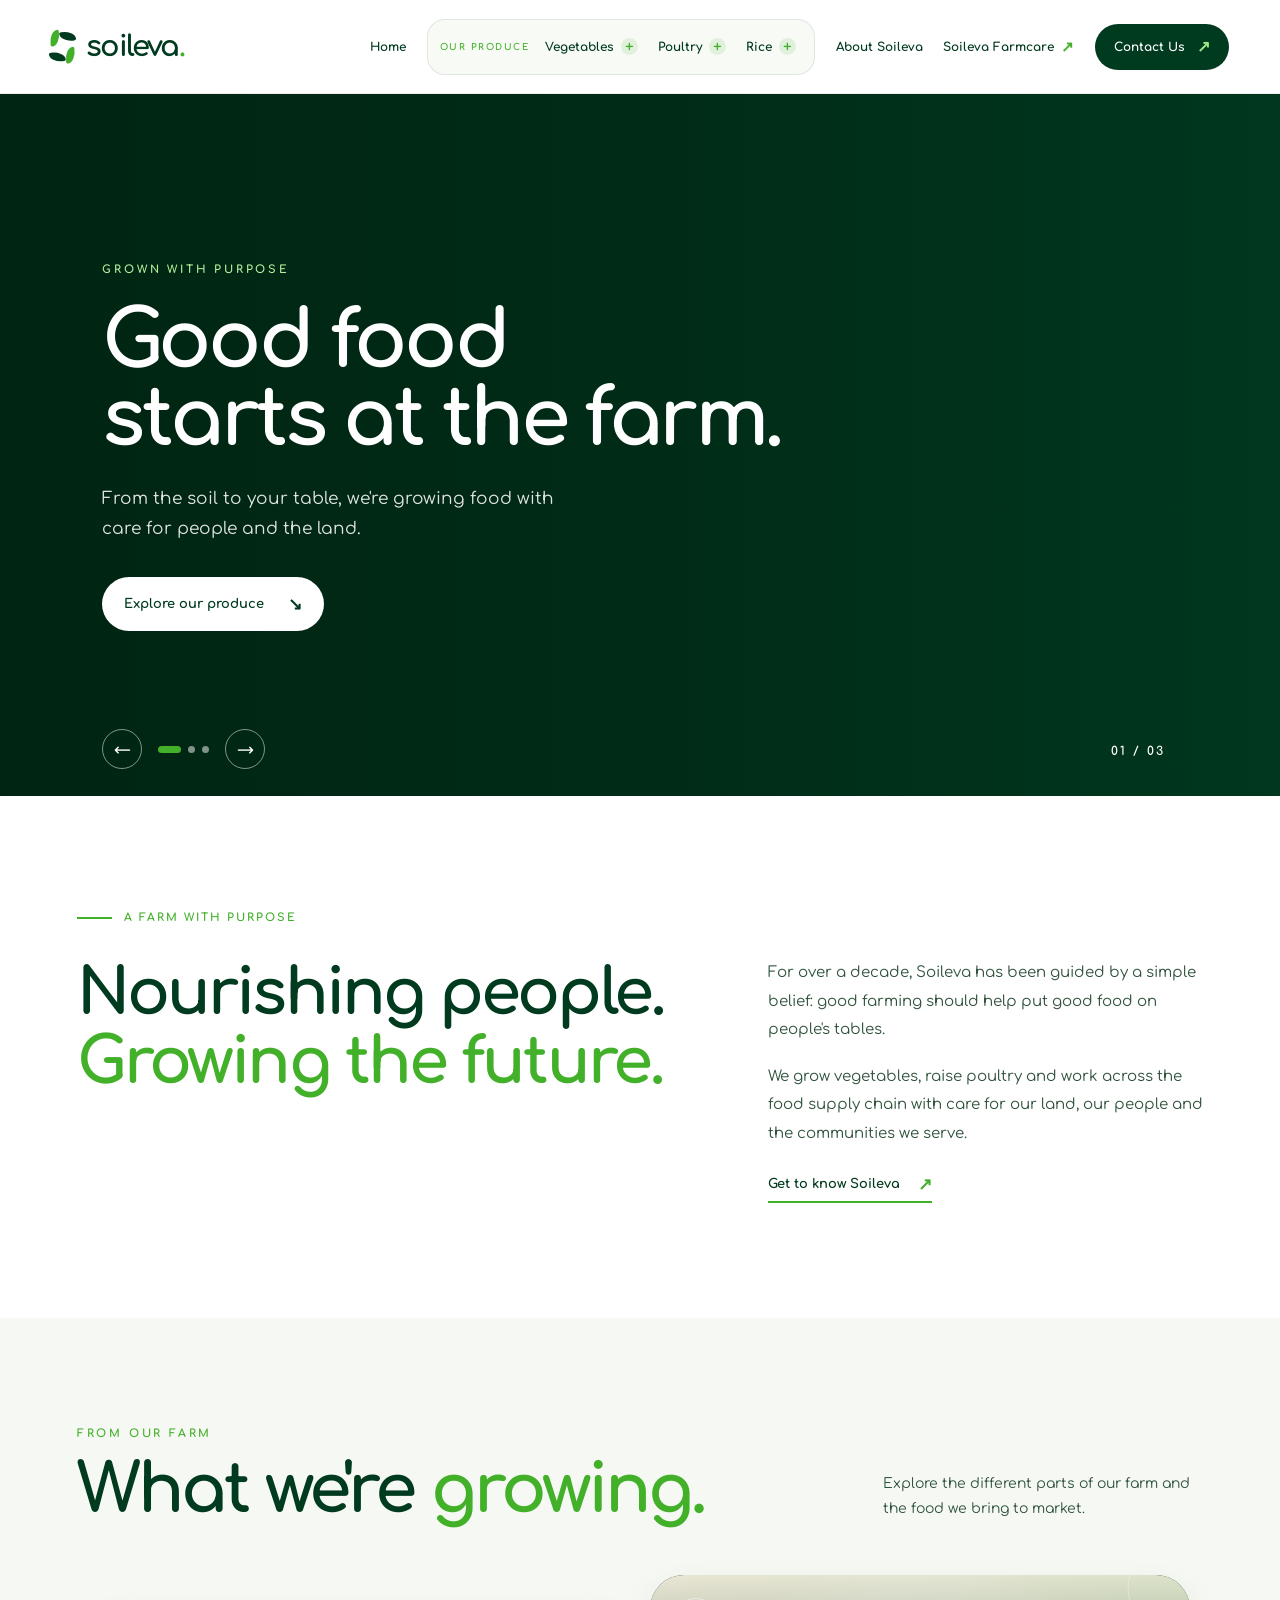
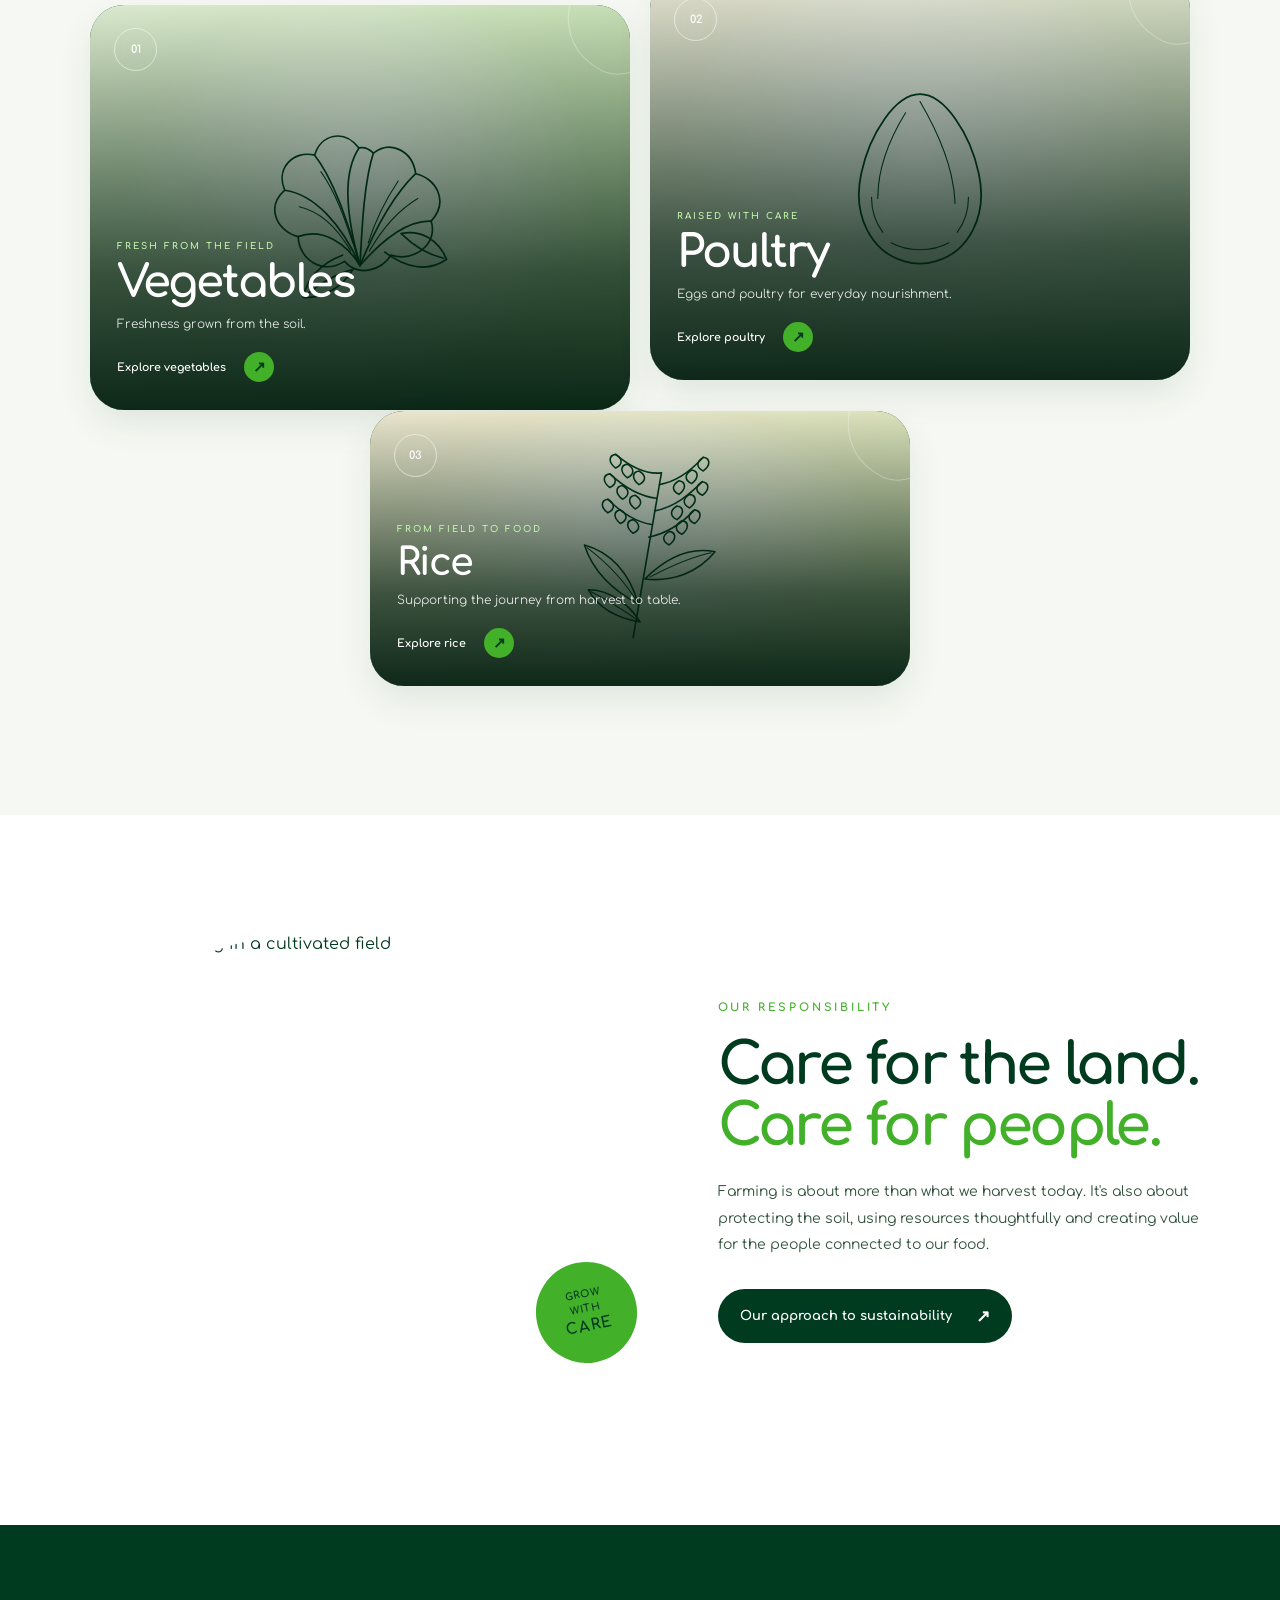
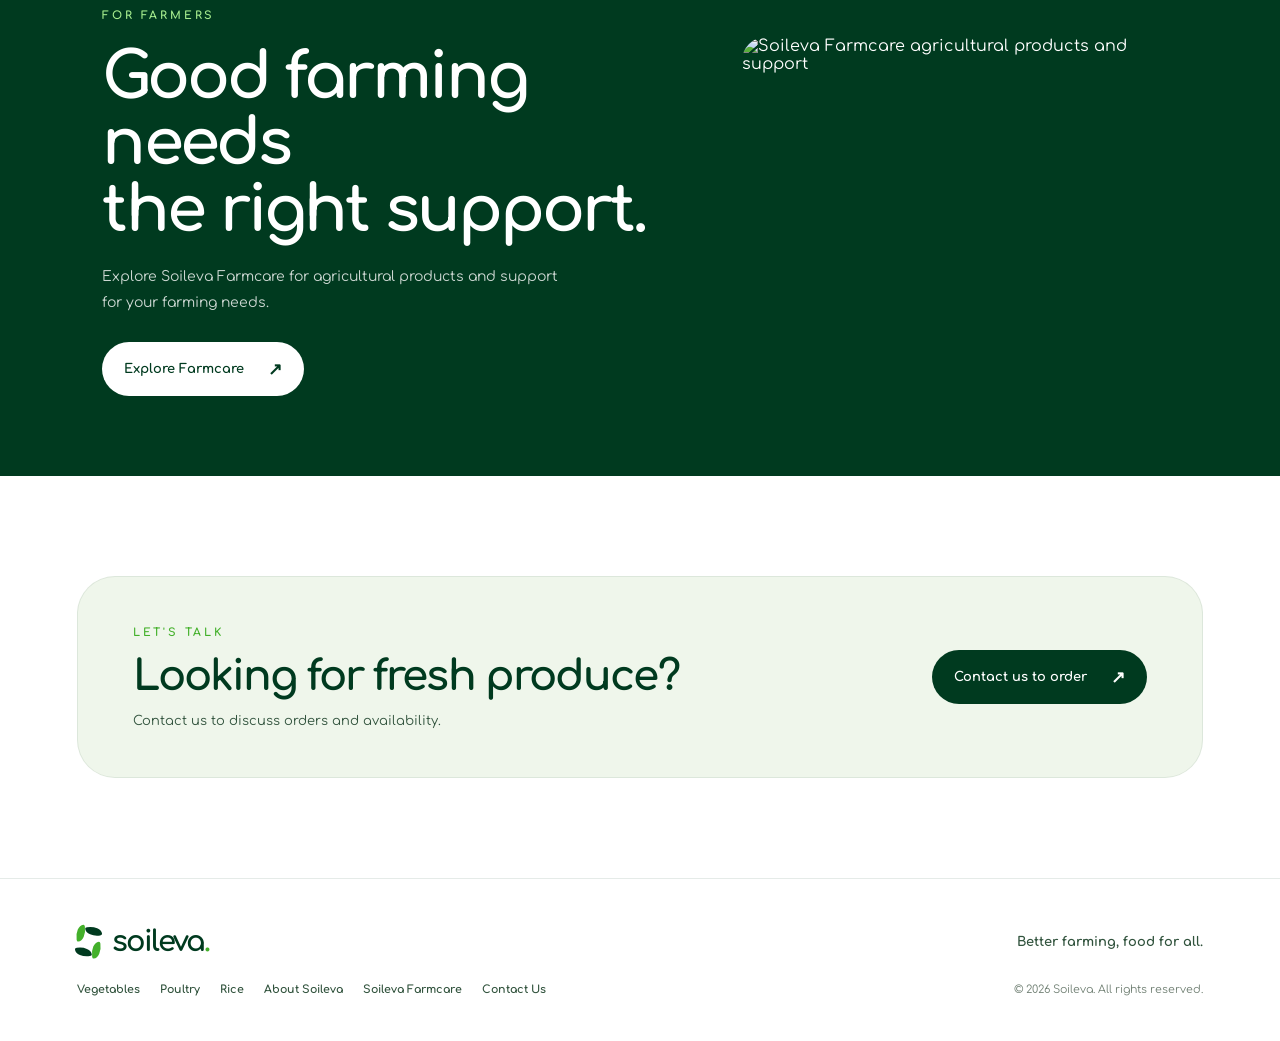
==== commit 6403ad11: "Update index.html" ====
--- a/index.html
+++ b/index.html
@@ -277,28 +277,78 @@
           <div class="produce-illustration vegetables-illustration"
                aria-hidden="true">
 
-            <svg viewBox="0 0 320 240" xmlns="http://www.w3.org/2000/svg">
+            <svg viewBox="0 0 320 240"
+                 xmlns="http://www.w3.org/2000/svg"
+                 role="presentation">
+
               <g fill="none"
-                 stroke="#E5F0DE"
-                 stroke-width="2"
+                 stroke="#174B35"
+                 stroke-width="1.7"
                  stroke-linecap="round"
                  stroke-linejoin="round">
 
-                <path d="M160 55 C145 43 128 52 124 68 C105 65 91 83 98 101 C80 114 87 137 104 144 C106 165 127 177 145 168 C158 182 179 176 187 164 C210 169 228 152 222 132 C239 115 228 94 211 89 C211 68 190 57 174 67 C171 60 166 56 160 55Z"/>
-
-                <path d="M160 55 C146 83 148 119 160 174"/>
-                <path d="M124 68 C137 91 148 120 160 174"/>
-                <path d="M174 67 C165 97 163 136 160 174"/>
-                <path d="M98 101 C122 105 143 128 160 174"/>
-                <path d="M211 89 C190 108 174 137 160 174"/>
-                <path d="M104 144 C126 137 146 150 160 174"/>
-                <path d="M222 132 C200 132 179 151 160 174"/>
-
-                <path d="M116 154 C91 163 80 185 84 204 C108 204 130 193 140 174"/>
-                <path d="M85 202 C104 186 119 175 140 174"/>
-
-                <path d="M184 164 C203 178 226 182 242 170 C234 151 217 142 201 144"/>
-                <path d="M240 169 C220 163 210 154 201 144"/>
+                <!-- Outer cabbage leaves -->
+                <path d="M159 62
+                         C144 43 122 49 116 69
+                         C95 64 78 82 87 103
+                         C68 120 80 143 100 148
+                         C101 171 124 185 145 172
+                         C159 188 181 180 190 166
+                         C213 173 236 155 229 133
+                         C247 113 233 91 214 87
+                         C211 65 190 54 173 67
+                         C169 63 164 61 159 62Z"/>
+
+                <!-- Inner leaf structure -->
+                <path d="M159 62
+                         C144 85 145 122 160 176"/>
+
+                <path d="M116 69
+                         C134 92 147 130 160 176"/>
+
+                <path d="M173 67
+                         C164 95 162 137 160 176"/>
+
+                <path d="M87 103
+                         C116 107 142 136 160 176"/>
+
+                <path d="M214 87
+                         C192 108 174 142 160 176"/>
+
+                <path d="M100 148
+                         C124 139 147 155 160 176"/>
+
+                <path d="M229 133
+                         C205 132 180 153 160 176"/>
+
+                <!-- Lower leaf -->
+                <path d="M143 166
+                         C124 173 108 188 105 207
+                         C124 208 143 197 153 180"/>
+
+                <path d="M107 205
+                         C122 193 136 184 153 180"/>
+
+                <!-- Side leaf -->
+                <path d="M184 163
+                         C204 178 226 183 244 170
+                         C236 151 219 141 200 145"/>
+
+                <path d="M241 169
+                         C221 164 209 154 200 145"/>
+
+                <!-- Fine inner veins -->
+                <path d="M122 85 C137 106 146 133 153 154"
+                      stroke-width="1.1"/>
+
+                <path d="M197 94 C183 115 174 135 168 154"
+                      stroke-width="1.1"/>
+
+                <path d="M101 119 C124 124 140 143 151 162"
+                      stroke-width="1.1"/>
+
+                <path d="M216 111 C196 123 180 143 169 162"
+                      stroke-width="1.1"/>
 
               </g>
             </svg>
@@ -328,16 +378,46 @@
           <div class="produce-illustration poultry-illustration"
                aria-hidden="true">
 
-            <svg viewBox="0 0 320 240" xmlns="http://www.w3.org/2000/svg">
+            <svg viewBox="0 0 320 240"
+                 xmlns="http://www.w3.org/2000/svg"
+                 role="presentation">
+
               <g fill="none"
-                 stroke="#E5F0DE"
-                 stroke-width="2"
+                 stroke="#174B35"
+                 stroke-width="1.8"
                  stroke-linecap="round"
                  stroke-linejoin="round">
 
-                <path d="M160 42 C135 42 108 91 105 130 C101 171 123 198 160 200 C197 198 219 171 215 130 C212 91 185 42 160 42Z"/>
-
-                <path d="M145 64 C130 89 119 119 121 145"/>
+                <!-- Egg outline -->
+                <path d="M160 39
+                         C136 39 111 78 103 116
+                         C94 157 113 192 145 201
+                         C155 204 165 204 175 201
+                         C207 192 226 157 217 116
+                         C209 78 184 39 160 39Z"/>
+
+                <!-- Subtle shell contour -->
+                <path d="M146 57
+                         C130 83 119 112 119 140"
+                      stroke-width="1.1"/>
+
+                <path d="M160 46
+                         C177 75 193 112 194 145"
+                      stroke-width="1.1"/>
+
+                <!-- Grounded base detail -->
+                <path d="M132 183
+                         C148 192 172 192 188 183"
+                      stroke-width="1.1"/>
+
+                <!-- Small natural contour accents -->
+                <path d="M113 139
+                         C113 153 117 164 124 173"
+                      stroke-width="1.1"/>
+
+                <path d="M207 139
+                         C207 153 203 164 196 173"
+                      stroke-width="1.1"/>
 
               </g>
             </svg>
@@ -367,47 +447,127 @@
           <div class="produce-illustration rice-illustration"
                aria-hidden="true">
 
-            <svg viewBox="0 0 320 240" xmlns="http://www.w3.org/2000/svg">
+            <svg viewBox="0 0 320 240"
+                 xmlns="http://www.w3.org/2000/svg"
+                 role="presentation">
+
               <g fill="none"
-                 stroke="#E5F0DE"
-                 stroke-width="2"
+                 stroke="#174B35"
+                 stroke-width="1.6"
                  stroke-linecap="round"
                  stroke-linejoin="round">
 
-                <path d="M153 207 C159 165 168 112 180 43"/>
-
-                <path d="M157 174 C127 161 107 140 100 114 C126 121 146 141 157 174Z"/>
-                <path d="M157 174 C136 151 119 132 103 117"/>
-
-                <path d="M164 150 C187 126 211 117 234 122 C218 143 193 153 164 150Z"/>
-                <path d="M168 148 C191 136 210 128 231 123"/>
-
-                <path d="M160 195 C136 192 117 180 107 162 C129 162 148 177 160 195Z"/>
-
-                <path d="M180 45 C160 48 144 37 132 25"/>
-                <path d="M177 59 C198 54 213 39 222 27"/>
-                <path d="M174 75 C151 72 137 61 125 48"/>
-                <path d="M171 89 C194 82 209 69 221 55"/>
-                <path d="M168 104 C148 99 137 89 128 77"/>
-
-                <path d="M130 22 Q123 28 133 36 Q140 29 130 22Z"/>
-                <path d="M143 34 Q136 40 146 48 Q153 41 143 34Z"/>
-                <path d="M157 43 Q150 49 160 57 Q167 50 157 43Z"/>
-
-                <path d="M222 24 Q230 30 222 38 Q214 31 222 24Z"/>
-                <path d="M210 39 Q218 45 210 53 Q202 46 210 39Z"/>
-                <path d="M195 51 Q203 57 195 65 Q187 58 195 51Z"/>
-
-                <path d="M124 45 Q117 51 127 59 Q134 52 124 45Z"/>
-                <path d="M139 59 Q132 65 142 73 Q149 66 139 59Z"/>
-                <path d="M153 69 Q146 75 156 83 Q163 76 153 69Z"/>
-
-                <path d="M221 52 Q229 58 221 66 Q213 59 221 52Z"/>
-                <path d="M207 67 Q215 73 207 81 Q199 74 207 67Z"/>
-                <path d="M192 79 Q200 85 192 93 Q184 86 192 79Z"/>
-
-                <path d="M127 74 Q120 80 130 88 Q137 81 127 74Z"/>
-                <path d="M141 86 Q134 92 144 100 Q151 93 141 86Z"/>
+                <!-- Main stalk -->
+                <path d="M153 211
+                         C160 171 168 121 182 42"/>
+
+                <!-- Left leaf -->
+                <path d="M158 176
+                         C132 163 111 142 103 116
+                         C129 123 149 144 158 176Z"/>
+
+                <path d="M106 119
+                         C127 135 145 154 158 176"
+                      stroke-width="1.1"/>
+
+                <!-- Right leaf -->
+                <path d="M165 151
+                         C189 127 212 118 237 123
+                         C220 144 194 154 165 151Z"/>
+
+                <path d="M170 149
+                         C191 138 214 128 233 124"
+                      stroke-width="1.1"/>
+
+                <!-- Lower leaf -->
+                <path d="M160 195
+                         C136 191 117 180 107 162
+                         C129 162 149 177 160 195Z"/>
+
+                <path d="M110 164
+                         C129 174 145 184 160 195"
+                      stroke-width="1.1"/>
+
+                <!-- Panicle branches -->
+                <path d="M182 42 C164 44 148 34 135 23"/>
+                <path d="M180 54 C199 51 214 38 225 26"/>
+                <path d="M177 68 C158 66 142 55 129 43"/>
+                <path d="M175 81 C196 77 211 64 224 51"/>
+                <path d="M172 95 C154 92 139 81 127 69"/>
+                <path d="M169 108 C188 104 204 93 216 80"/>
+
+                <!-- Individual rice grains -->
+                <path d="M135 23
+                         C128 24 127 31 135 37
+                         C143 33 142 27 135 23Z"/>
+
+                <path d="M147 33
+                         C140 34 139 41 147 47
+                         C155 43 154 37 147 33Z"/>
+
+                <path d="M159 40
+                         C152 41 151 48 159 54
+                         C167 50 166 44 159 40Z"/>
+
+                <path d="M225 26
+                         C232 27 233 34 225 40
+                         C217 36 218 30 225 26Z"/>
+
+                <path d="M213 39
+                         C220 40 221 47 213 53
+                         C205 49 206 43 213 39Z"/>
+
+                <path d="M200 50
+                         C207 51 208 58 200 64
+                         C192 60 193 54 200 50Z"/>
+
+                <path d="M129 43
+                         C122 44 121 51 129 57
+                         C137 53 136 47 129 43Z"/>
+
+                <path d="M142 55
+                         C135 56 134 63 142 69
+                         C150 65 149 59 142 55Z"/>
+
+                <path d="M155 65
+                         C148 66 147 73 155 79
+                         C163 75 162 69 155 65Z"/>
+
+                <path d="M224 51
+                         C231 52 232 59 224 65
+                         C216 61 217 55 224 51Z"/>
+
+                <path d="M211 64
+                         C218 65 219 72 211 78
+                         C203 74 204 68 211 64Z"/>
+
+                <path d="M198 76
+                         C205 77 206 84 198 90
+                         C190 86 191 80 198 76Z"/>
+
+                <path d="M127 69
+                         C120 70 119 77 127 83
+                         C135 79 134 73 127 69Z"/>
+
+                <path d="M140 80
+                         C133 81 132 88 140 94
+                         C148 90 147 84 140 80Z"/>
+
+                <path d="M153 90
+                         C146 91 145 98 153 104
+                         C161 100 160 94 153 90Z"/>
+
+                <path d="M216 80
+                         C223 81 224 88 216 94
+                         C208 90 209 84 216 80Z"/>
+
+                <path d="M203 91
+                         C210 92 211 99 203 105
+                         C195 101 196 95 203 91Z"/>
+
+                <path d="M190 102
+                         C197 103 198 110 190 116
+                         C182 112 183 106 190 102Z"/>
 
               </g>
             </svg>
--- a/style.css
+++ b/style.css
@@ -30,7 +30,7 @@
   color: var(--deep-green);
   font-family: "Comfortaa", sans-serif;
   -webkit-font-smoothing: antialiased;
-} 
+}
 
 body.menu-open {
   overflow: hidden;
@@ -127,8 +127,6 @@
 
 /* =========================================
    DESKTOP NAVIGATION
-   Logo on the left.
-   Navigation clearly grouped on the right.
 ========================================= */
 
 .site-header {
@@ -145,15 +143,11 @@
   border-bottom: 1px solid rgba(0, 58, 31, 0.08);
 }
 
-/* Keep the logo separate from the navigation. */
-
 .site-header > .brand {
   flex-shrink: 0;
   margin-right: auto;
 }
 
-/* Main navigation sits to the side of the logo. */
-
 .main-nav {
   display: flex;
   align-items: center;
@@ -161,8 +155,6 @@
   gap: clamp(12px, 1.6vw, 24px);
   margin-left: auto;
 }
-
-/* Home and About links. */
 
 .nav-home,
 .nav-link {
@@ -186,6 +178,7 @@
   color: var(--light-green);
   font-size: 15px;
 }
+
 
 /* PRODUCE GROUP */
 
@@ -220,7 +213,7 @@
   justify-content: space-between;
   gap: 7px;
   min-height: 40px;
-  padding: 9px 9px;
+  padding: 9px;
   border: 0;
   border-radius: 11px;
   background: transparent;
@@ -258,6 +251,7 @@
   transform: rotate(45deg);
 }
 
+
 /* Dropdown panels */
 
 .dropdown-menu {
@@ -279,8 +273,6 @@
   animation: menuDrop 0.2s ease both;
 }
 
-/* Prevent the last dropdown from overflowing the right edge. */
-
 .nav-dropdown:last-child .dropdown-menu {
   right: 0;
   left: auto;
@@ -303,6 +295,7 @@
   background: var(--soft-green);
   color: var(--deep-green);
 }
+
 
 /* Contact button */
 
@@ -334,8 +327,6 @@
   transform: translateY(-2px);
 }
 
-/* Mobile button is hidden on desktop. */
-
 .menu-toggle {
   display: none;
 }
@@ -626,6 +617,7 @@
   font-size: 14px;
   line-height: 1.8;
 }
+
 
 /* Three-card asymmetric composition */
 
@@ -661,17 +653,19 @@
   box-shadow: 0 25px 50px rgba(0, 58, 31, 0.18);
 }
 
-.produce-card img {
+/* Keep any card photos behind the card content. */
+
+.produce-card > img {
   position: absolute;
   inset: 0;
   width: 100%;
   height: 100%;
   object-fit: cover;
+  z-index: -2;
   transition: transform 0.7s ease;
-  z-index: -2;
-}
-
-.produce-card:hover img {
+}
+
+.produce-card:hover > img {
   transform: scale(1.06);
 }
 
@@ -700,10 +694,118 @@
   transform: translateY(-8px);
 }
 
+
+/* =========================================
+   PRODUCE CARD SVG ILLUSTRATIONS
+   FIXED STACKING ORDER
+========================================= */
+
+/*
+   Important:
+   The SVG illustrations must not use a negative z-index.
+   Each card has isolation: isolate, so negative stacking
+   can place the illustration behind the card background.
+*/
+
+.produce-illustration {
+  position: absolute;
+  inset: 0;
+  z-index: 0;
+  display: grid;
+  place-items: center;
+  overflow: hidden;
+  background:
+    radial-gradient(
+      circle at 50% 42%,
+      rgba(67, 176, 42, 0.18),
+      transparent 65%
+    ),
+    linear-gradient(145deg, #e9f5df, #c8e4b7);
+  pointer-events: none;
+}
+
+.produce-illustration svg {
+  display: block;
+  position: relative;
+  z-index: 0;
+  width: min(90%, 330px);
+  height: auto;
+  max-height: 85%;
+  overflow: visible;
+  filter: drop-shadow(0 8px 8px rgba(0, 58, 31, 0.08));
+  transition: transform 0.7s ease;
+}
+
+/*
+   The original SVGs use very pale lines.
+   Deep green makes the fine line-art visible against
+   the light illustration backgrounds.
+*/
+
+.produce-illustration svg path,
+.produce-illustration svg ellipse,
+.produce-illustration svg circle,
+.produce-illustration svg line,
+.produce-illustration svg polyline,
+.produce-illustration svg polygon,
+.produce-illustration svg rect {
+  stroke: var(--deep-green) !important;
+  vector-effect: non-scaling-stroke;
+}
+
+.produce-card:hover .produce-illustration svg {
+  transform: scale(1.07);
+}
+
+
+/* Individual illustration backgrounds */
+
+.vegetables-illustration {
+  background:
+    radial-gradient(
+      ellipse at 50% 45%,
+      rgba(255, 255, 255, 0.9),
+      transparent 62%
+    ),
+    linear-gradient(145deg, #e7f5d9, #b9dca2);
+}
+
+.poultry-illustration {
+  background:
+    radial-gradient(
+      ellipse at 50% 45%,
+      rgba(255, 255, 255, 0.95),
+      transparent 65%
+    ),
+    linear-gradient(145deg, #f5f1df, #d9e9c8);
+}
+
+.rice-illustration {
+  background:
+    radial-gradient(
+      ellipse at 50% 45%,
+      rgba(255, 255, 255, 0.9),
+      transparent 62%
+    ),
+    linear-gradient(145deg, #f7f1d8, #dce9b7);
+}
+
+
+/* =========================================
+   CARD OVERLAY AND CONTENT
+========================================= */
+
+/*
+   Layer order:
+   0 = illustration
+   1 = dark gradient overlay
+   2 = card labels, numbers, decorations and text
+*/
+
 .card-overlay {
   position: absolute;
   inset: 0;
-  z-index: -1;
+  z-index: 1;
   background:
     linear-gradient(
       0deg,
@@ -711,12 +813,26 @@
       rgba(0, 28, 14, 0.45) 43%,
       rgba(0, 28, 14, 0.06) 100%
     );
+  pointer-events: none;
+}
+
+.vegetables-card .card-overlay,
+.poultry-card .card-overlay,
+.rice-card .card-overlay {
+  background:
+    linear-gradient(
+      0deg,
+      rgba(0, 28, 14, 0.94) 0%,
+      rgba(0, 28, 14, 0.74) 34%,
+      rgba(0, 28, 14, 0.05) 100%
+    );
 }
 
 .card-number {
   position: absolute;
   top: 23px;
   left: 24px;
+  z-index: 2;
   display: grid;
   place-items: center;
   width: 43px;
@@ -734,6 +850,7 @@
   right: 27px;
   bottom: 28px;
   left: 27px;
+  z-index: 2;
 }
 
 .card-category {
@@ -788,6 +905,7 @@
   position: absolute;
   top: -35px;
   right: -35px;
+  z-index: 2;
   width: 100px;
   height: 100px;
   border: 1px solid rgba(255, 255, 255, 0.3);
@@ -800,7 +918,6 @@
   font-size: 38px;
 }
 
-/* ========================================= INLINE SVG PRODUCE ILLUSTRATIONS No separate image files required ========================================= */ .produce-illustration { position: absolute; inset: 0; z-index: -2; display: grid; place-items: center; overflow: hidden; background: radial-gradient( circle at 50% 42%, rgba(67, 176, 42, 0.18), transparent 65% ), linear-gradient(145deg, #e9f5df, #c8e4b7); } .produce-illustration svg { display: block; width: min(90%, 330px); height: auto; max-height: 85%; overflow: visible; filter: drop-shadow(0 12px 12px rgba(0, 58, 31, 0.10)); transition: transform 0.7s ease; } .produce-card:hover .produce-illustration svg { transform: scale(1.07); } /* Each illustration has its own subtle background. */ .vegetables-illustration { background: radial-gradient( ellipse at 50% 45%, rgba(255, 255, 255, 0.9), transparent 62% ), linear-gradient(145deg, #e7f5d9, #b9dca2); } .poultry-illustration { background: radial-gradient( ellipse at 50% 45%, rgba(255, 255, 255, 0.95), transparent 65% ), linear-gradient(145deg, #f5f1df, #d9e9c8); } .rice-illustration { background: radial-gradient( ellipse at 50% 45%, rgba(255, 255, 255, 0.9), transparent 62% ), linear-gradient(145deg, #f7f1d8, #dce9b7); } /* The SVG illustrations replace the old card photographs. Keep the text readable over the illustrations. */ .vegetables-card .card-overlay, .poultry-card .card-overlay, .rice-card .card-overlay { background: linear-gradient( 0deg, rgba(0, 28, 14, 0.94) 0%, rgba(0, 28, 14, 0.74) 34%, rgba(0, 28, 14, 0.05) 100% ); } 
 
 /* =========================================
    SUSTAINABILITY
@@ -911,6 +1028,8 @@
   font-size: 14px;
   line-height: 1.8;
 }
+
+/* Retained for compatibility if the old orbit is still in the HTML. */
 
 .farmcare-orbit {
   position: absolute;
@@ -1206,8 +1325,6 @@
     font-size: 15px;
   }
 
-  /* Produce is a distinct navigation group. */
-
   .nav-produce {
     display: flex;
     flex-direction: column;
@@ -1400,9 +1517,9 @@
   }
 
   /*
-    Preserve the grouped three-card composition on mobile.
+    Mobile card arrangement:
     Vegetables spans the top.
-    Poultry and rice sit side-by-side underneath.
+    Poultry and Rice sit side-by-side underneath.
   */
 
   .produce-cluster {
@@ -1441,6 +1558,19 @@
 
   .produce-card:hover {
     transform: translateY(-4px);
+  }
+
+  /* Keep the illustrations sized correctly on mobile. */
+
+  .produce-illustration svg {
+    width: min(86%, 260px);
+    max-height: 72%;
+  }
+
+  .poultry-card .produce-illustration svg,
+  .rice-card .produce-illustration svg {
+    width: min(90%, 180px);
+    max-height: 60%;
   }
 
   .card-content {
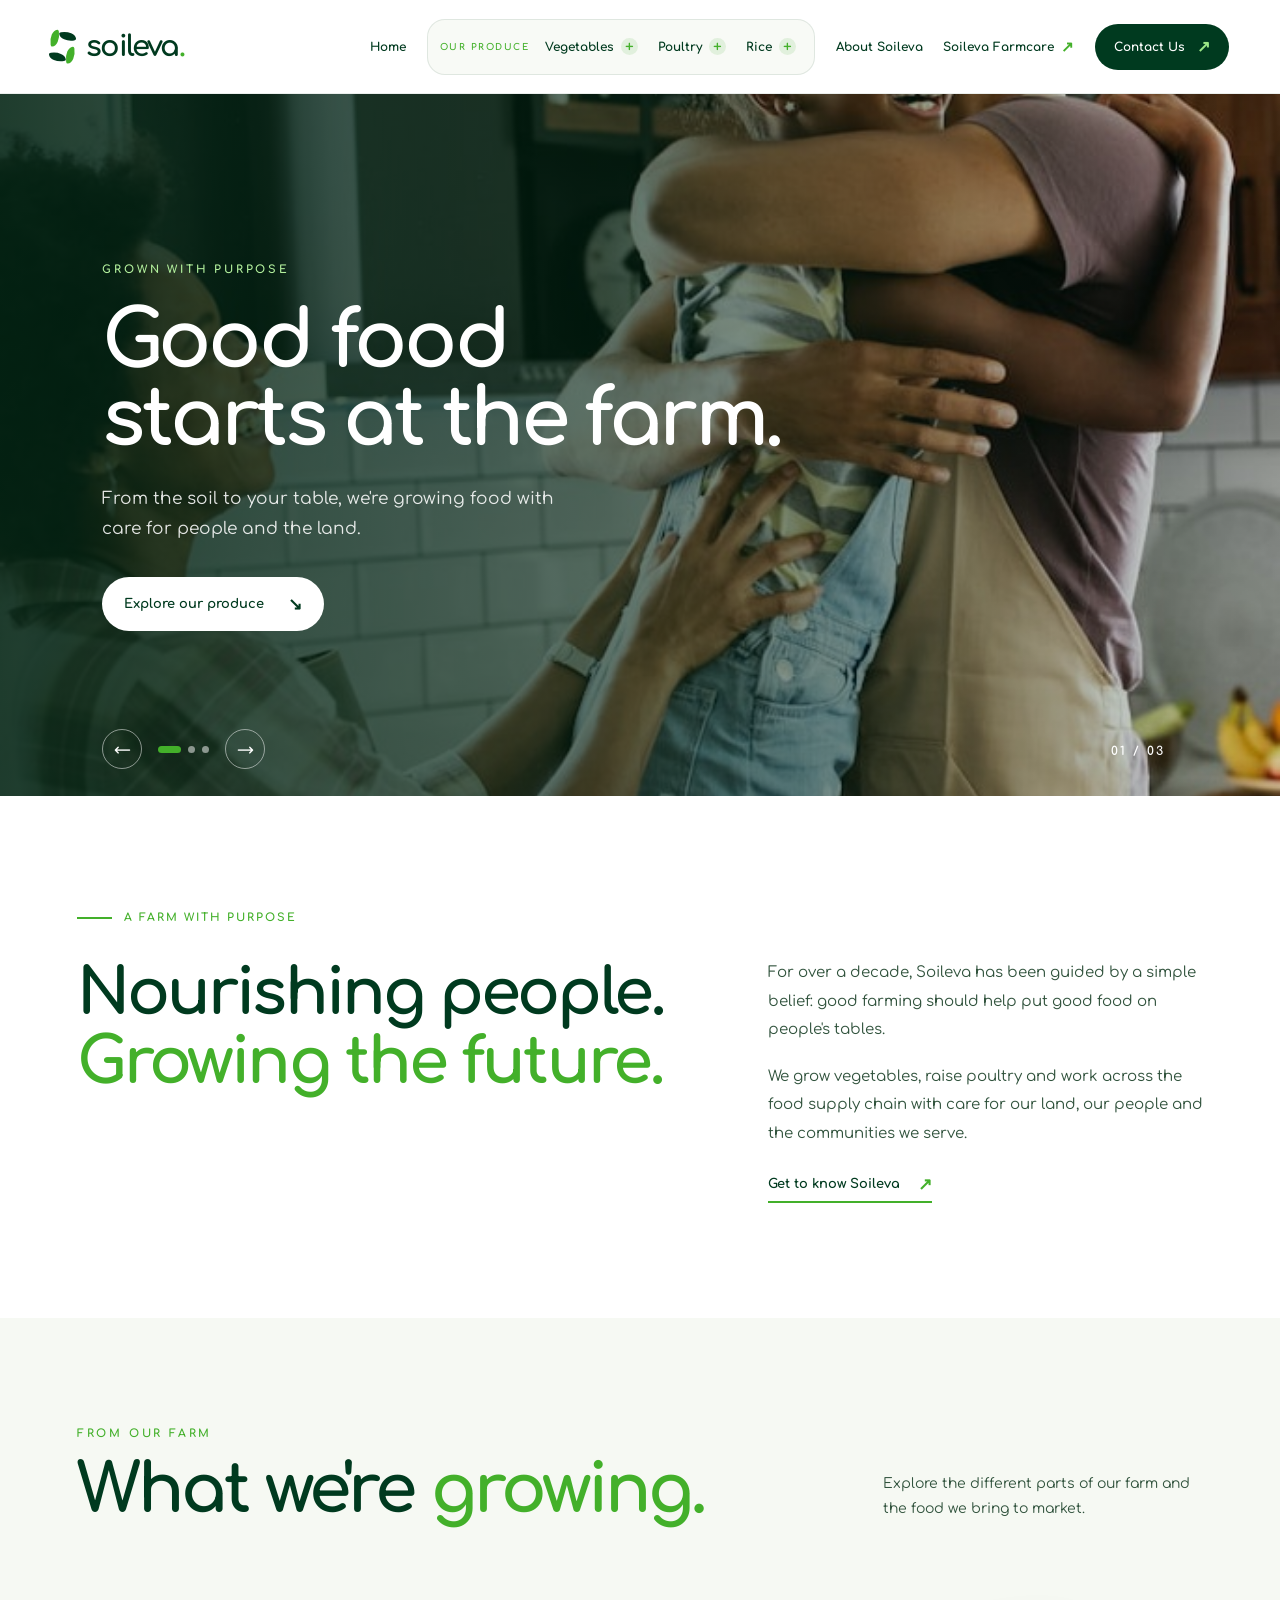
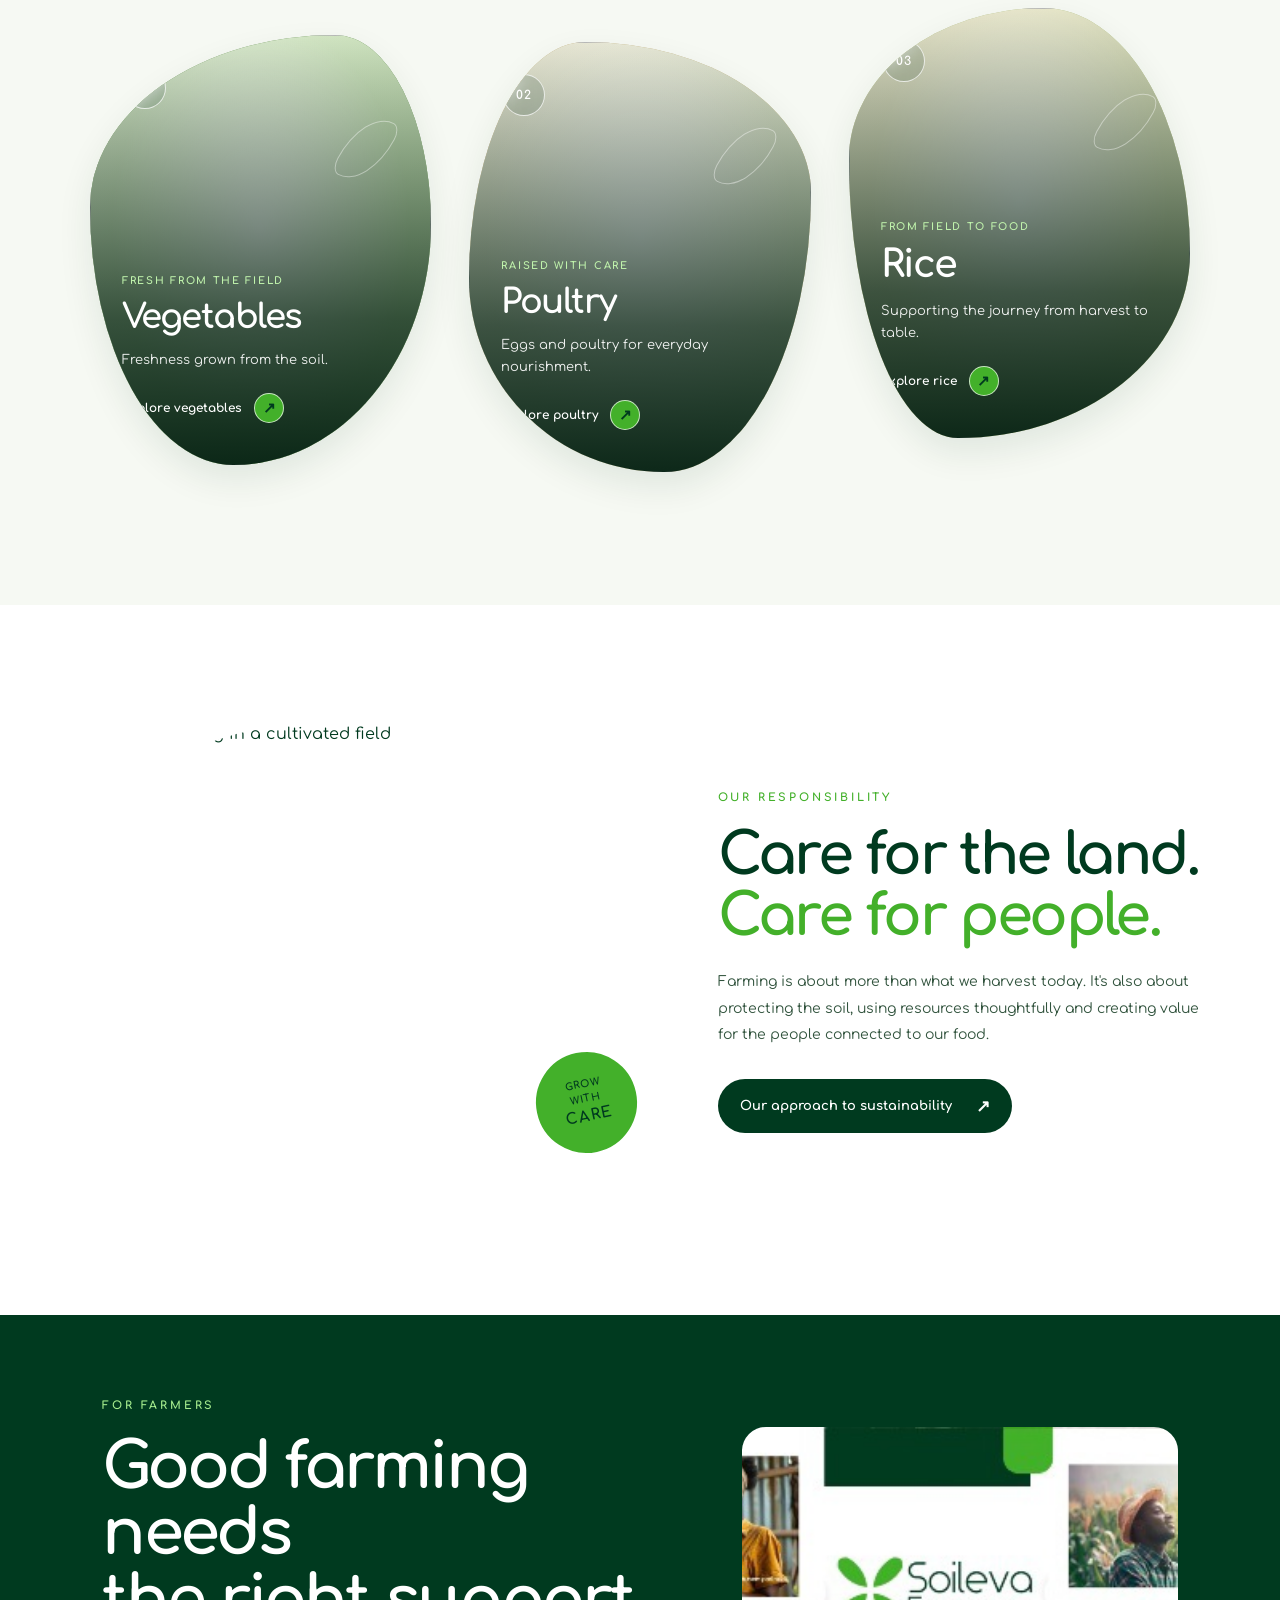
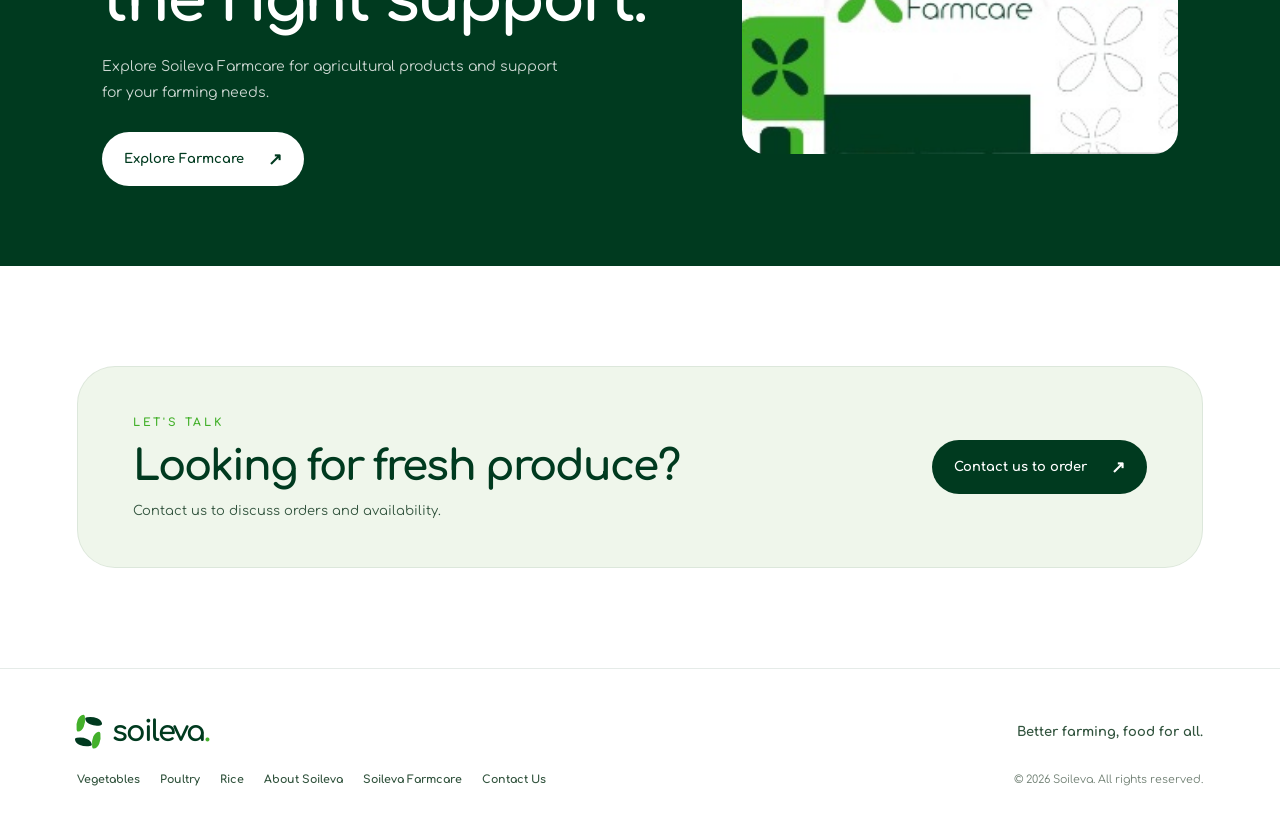
==== commit 3089f5fd: "Update index.html" ====
--- a/index.html
+++ b/index.html
@@ -1,716 +1,683 @@
-<!DOCTYPE html>
-<html lang="en">
+<!DOCTYPE html><html lang="en">
 <head>
   <meta charset="UTF-8">
-  <meta name="viewport" content="width=device-width, initial-scale=1.0">
-
-  <title>Soileva | Better Farming, Food for All</title>
-
-  <meta name="description"
-        content="Discover fresh vegetables, poultry and rice from Soileva. Better farming, food for all.">
-
-  <meta name="theme-color" content="#003a1f">
-
-  <!-- Comfortaa Font -->
-  <link rel="preconnect" href="https://fonts.googleapis.com">
+  <meta name="viewport" content="width=device-width, initial-scale=1.0">  <title>Soileva | Better Farming, Food for All</title><meta name="description"
+content="Discover fresh vegetables, poultry and rice from Soileva. Better farming, food for all.">
+
+  <meta name="theme-color" content="#003a1f">  <!-- Comfortaa Font -->  <link rel="preconnect" href="https://fonts.googleapis.com">
   <link rel="preconnect" href="https://fonts.gstatic.com" crossorigin>
-  <link href="https://fonts.googleapis.com/css2?family=Comfortaa:wght@300;400;500;600;700&display=swap" rel="stylesheet">
-
-  <link rel="stylesheet" href="style.css">
-</head>
-
-<body>
-
-  <!-- NAVIGATION -->
-  <header class="site-header">
-
-    <a href="index.html" class="brand" aria-label="Soileva homepage">
-      <span class="brand-mark" aria-hidden="true">
-        <span></span><span></span><span></span><span></span>
-      </span>
-      <span class="brand-name">soileva<span>.</span></span>
+  <link href="https://fonts.googleapis.com/css2?family=Comfortaa:wght@300;400;500;600;700&display=swap" rel="stylesheet">  <link rel="stylesheet" href="style.css">  <!-- SEED-SHAPED PRODUCE CARDS -->  <style>
+    .produce-cluster {
+      display: flex;
+      justify-content: center;
+      align-items: center;
+      gap: clamp(18px, 3vw, 42px);
+      flex-wrap: wrap;
+      padding: 30px 0;
+    }
+
+    .produce-card {
+      position: relative;
+      display: block;
+      flex: 1 1 260px;
+      max-width: 350px;
+      min-height: 430px;
+      overflow: hidden;
+      isolation: isolate;
+      border-radius: 72% 28% 58% 42% / 40% 44% 56% 60%;
+      text-decoration: none;
+      background: #e7eee4;
+      transform-origin: center;
+      animation: seedFloat 6s ease-in-out infinite;
+      transition:
+        border-radius 0.7s ease,
+        box-shadow 0.4s ease,
+        transform 0.4s ease;
+    }
+
+    .produce-card:nth-child(2) {
+      animation-delay: -2s;
+      transform: translateY(22px);
+      border-radius: 34% 66% 43% 57% / 55% 35% 65% 45%;
+    }
+
+    .produce-card:nth-child(3) {
+      animation-delay: -4s;
+      transform: translateY(-12px);
+      border-radius: 57% 43% 68% 32% / 35% 57% 43% 65%;
+    }
+
+    .produce-card:hover {
+      z-index: 5;
+      animation-play-state: paused;
+      transform: translateY(-8px) scale(1.035);
+      border-radius: 48% 52% 48% 52% / 44% 46% 54% 56%;
+      box-shadow: 0 24px 55px rgba(0, 45, 23, 0.22);
+    }
+
+    .produce-illustration {
+      position: absolute;
+      inset: 0;
+      z-index: -2;
+      width: 100%;
+      height: 100%;
+      overflow: hidden;
+    }
+
+    .produce-illustration img {
+      display: block;
+      width: 100%;
+      height: 100%;
+      object-fit: cover;
+      transition: transform 0.8s ease;
+    }
+
+    .produce-card:hover .produce-illustration img {
+      transform: scale(1.08);
+    }
+
+    .card-overlay {
+      position: absolute;
+      inset: 0;
+      z-index: -1;
+      background: linear-gradient(
+        180deg,
+        rgba(0, 30, 15, 0.02) 10%,
+        rgba(0, 30, 15, 0.12) 40%,
+        rgba(0, 30, 15, 0.88) 100%
+      );
+      pointer-events: none;
+    }
+
+    .card-number {
+      position: absolute;
+      top: 32px;
+      left: 34px;
+      z-index: 1;
+      display: inline-flex;
+      align-items: center;
+      justify-content: center;
+      width: 42px;
+      height: 42px;
+      border: 1px solid rgba(255, 255, 255, 0.75);
+      border-radius: 50%;
+      color: #fff;
+      font-size: 12px;
+      font-weight: 700;
+      letter-spacing: 1px;
+      background: rgba(0, 40, 20, 0.15);
+      backdrop-filter: blur(8px);
+    }
+
+    .card-content {
+      position: absolute;
+      right: 0;
+      bottom: 0;
+      left: 0;
+      z-index: 2;
+      padding: 36px 32px 42px;
+      color: #fff;
+    }
+
+    .card-category {
+      display: block;
+      margin-bottom: 12px;
+      font-size: 10px;
+      font-weight: 700;
+      letter-spacing: 1.7px;
+    }
+
+    .card-content h3 {
+      margin: 0 0 12px;
+      color: #fff;
+      font-size: clamp(25px, 3vw, 34px);
+      line-height: 1.15;
+    }
+
+    .card-content p {
+      margin: 0 0 22px;
+      color: rgba(255, 255, 255, 0.92);
+      font-size: 13px;
+      line-height: 1.7;
+    }
+
+    .card-link {
+      display: inline-flex;
+      align-items: center;
+      gap: 12px;
+      color: #fff;
+      font-size: 12px;
+      font-weight: 700;
+    }
+
+    .card-link span {
+      display: inline-flex;
+      align-items: center;
+      justify-content: center;
+      width: 30px;
+      height: 30px;
+      border: 1px solid rgba(255, 255, 255, 0.7);
+      border-radius: 50%;
+      transition: background 0.3s ease, color 0.3s ease;
+    }
+
+    .produce-card:hover .card-link span {
+      color: #003a1f;
+      background: #fff;
+    }
+
+    .card-decoration {
+      position: absolute;
+      top: 18%;
+      right: 13%;
+      width: 42px;
+      height: 72px;
+      border: 1px solid rgba(255, 255, 255, 0.55);
+      border-radius: 80% 20% 80% 20%;
+      transform: rotate(28deg);
+      opacity: 0.75;
+      pointer-events: none;
+    }
+
+    .vegetables-card {
+      background: #527e42;
+    }
+
+    .poultry-card {
+      background: #b7a16c;
+    }
+
+    .rice-card {
+      background: #a7b77b;
+    }
+
+    @keyframes seedFloat {
+      0%, 100% {
+        translate: 0 0;
+      }
+      25% {
+        translate: 0 -10px;
+      }
+      50% {
+        translate: 0 4px;
+      }
+      75% {
+        translate: 0 -5px;
+      }
+    }
+
+    @media (max-width: 760px) {
+      .produce-cluster {
+        gap: 22px;
+        padding: 18px 0;
+      }
+
+      .produce-card {
+        flex: 0 1 100%;
+        width: 100%;
+        max-width: 420px;
+        min-height: 390px;
+      }
+
+      .produce-card:nth-child(2) {
+        margin-left: 24px;
+      }
+
+      .produce-card:nth-child(3) {
+        margin-right: 24px;
+      }
+
+      .card-content {
+        padding: 30px 28px 36px;
+      }
+    }
+
+    @media (prefers-reduced-motion: reduce) {
+      .produce-card {
+        animation: none;
+        transition: none;
+      }
+
+      .produce-illustration img {
+        transition: none;
+      }
+    }
+  </style></head><body>  <!-- NAVIGATION -->  <header class="site-header"><a href="index.html" class="brand" aria-label="Soileva homepage">
+  <span class="brand-mark" aria-hidden="true">
+    <span></span><span></span><span></span><span></span>
+  </span>
+  <span class="brand-name">soileva<span>.</span></span>
+</a>
+
+<button class="menu-toggle"
+        id="menuToggle"
+        type="button"
+        aria-label="Open navigation"
+        aria-expanded="false"
+        aria-controls="mainNav">
+  <span></span>
+  <span></span>
+</button>
+
+<nav class="main-nav" id="mainNav" aria-label="Main navigation">
+
+  <a class="nav-home" href="index.html">Home</a>
+
+  <div class="nav-produce">
+    <span class="nav-section-label">OUR PRODUCE</span>
+
+    <div class="nav-dropdown">
+      <button class="dropdown-toggle"
+              type="button"
+              aria-expanded="false"
+              aria-controls="vegetablesDropdown">
+        <span>Vegetables</span>
+        <span class="dropdown-icon" aria-hidden="true">+</span>
+      </button>
+
+      <div class="dropdown-menu" id="vegetablesDropdown">
+        <a href="vegetables.html">All Vegetables</a>
+        <a href="vegetables.html#cabbage">Cabbage</a>
+        <a href="vegetables.html#cucumber">Cucumber</a>
+        <a href="vegetables.html#peppers">Peppers</a>
+        <a href="vegetables.html#watermelon">Watermelon</a>
+      </div>
+    </div>
+
+    <div class="nav-dropdown">
+      <button class="dropdown-toggle"
+              type="button"
+              aria-expanded="false"
+              aria-controls="poultryDropdown">
+        <span>Poultry</span>
+        <span class="dropdown-icon" aria-hidden="true">+</span>
+      </button>
+
+      <div class="dropdown-menu" id="poultryDropdown">
+        <a href="poultry.html">All Poultry</a>
+        <a href="poultry.html#eggs">Eggs</a>
+        <a href="poultry.html#broilers">Broilers</a>
+      </div>
+    </div>
+
+    <div class="nav-dropdown">
+      <button class="dropdown-toggle"
+              type="button"
+              aria-expanded="false"
+              aria-controls="riceDropdown">
+        <span>Rice</span>
+        <span class="dropdown-icon" aria-hidden="true">+</span>
+      </button>
+
+      <div class="dropdown-menu" id="riceDropdown">
+        <a href="rice.html">Rice Overview</a>
+        <a href="rice.html#cultivation">Rice Cultivation</a>
+        <a href="rice.html#sourcing">Rice Sourcing</a>
+      </div>
+    </div>
+  </div>
+
+  <a class="nav-link" href="about.html">About Soileva</a>
+
+  <a class="nav-link nav-farmcare" href="farmcare.html">
+    Soileva Farmcare
+    <span class="nav-external" aria-hidden="true">↗</span>
+  </a>
+
+  <a class="nav-contact" href="#contact">
+    Contact Us
+    <span aria-hidden="true">↗</span>
+  </a>
+
+</nav>
+
+  </header>  <main><!-- HERO CAROUSEL -->
+<section class="hero" aria-label="Welcome to Soileva">
+
+  <div class="hero-slide active"
+       style="--hero-image: url('images/hero-cabbage.jpg')">
+
+    <div class="hero-shade"></div>
+
+    <div class="hero-content">
+      <span class="eyebrow">GROWN WITH PURPOSE</span>
+
+      <h1>Good food<br>starts at the farm.</h1>
+
+      <p>
+        From the soil to your table, we're growing food
+        with care for people and the land.
+      </p>
+
+      <a href="#our-produce" class="button button-light">
+        Explore our produce <span>↘</span>
+      </a>
+    </div>
+
+    <span class="hero-index">01 / 03</span>
+  </div>
+
+  <div class="hero-slide"
+       style="--hero-image: url('images/hero-watermelon.jpg')">
+
+    <div class="hero-shade"></div>
+
+    <div class="hero-content">
+      <span class="eyebrow">FRESH FROM OUR FIELDS</span>
+
+      <h1>Rooted in the land.<br>Growing for you.</h1>
+
+      <p>
+        Thoughtful farming focused on fresh produce
+        and a more dependable food supply.
+      </p>
+
+      <a href="vegetables.html" class="button button-light">
+        Discover our vegetables <span>↗</span>
+      </a>
+    </div>
+
+    <span class="hero-index">02 / 03</span>
+  </div>
+
+  <div class="hero-slide"
+       style="--hero-image: url('images/hero-poultry.jpg')">
+
+    <div class="hero-shade"></div>
+
+    <div class="hero-content">
+      <span class="eyebrow">FOOD FOR EVERY TABLE</span>
+
+      <h1>Better farming.<br>Food for all.</h1>
+
+      <p>
+        Growing and supplying food that helps nourish
+        families and communities.
+      </p>
+
+      <a href="#contact" class="button button-light">
+        Get in touch <span>↗</span>
+      </a>
+    </div>
+
+    <span class="hero-index">03 / 03</span>
+  </div>
+
+  <div class="hero-controls">
+
+    <button class="hero-arrow"
+            id="heroPrev"
+            type="button"
+            aria-label="Previous slide">←</button>
+
+    <div class="hero-dots" aria-label="Choose slide">
+      <button class="hero-dot active"
+              type="button"
+              aria-label="Slide 1"></button>
+
+      <button class="hero-dot"
+              type="button"
+              aria-label="Slide 2"></button>
+
+      <button class="hero-dot"
+              type="button"
+              aria-label="Slide 3"></button>
+    </div>
+
+    <button class="hero-arrow"
+            id="heroNext"
+            type="button"
+            aria-label="Next slide">→</button>
+
+  </div>
+</section>
+
+<!-- INTRODUCTION -->
+<section class="intro section-padding">
+
+  <div class="intro-label">
+    <span class="label-line"></span>
+    A FARM WITH PURPOSE
+  </div>
+
+  <div class="intro-grid">
+
+    <h2>
+      Nourishing people.<br>
+      <span>Growing the future.</span>
+    </h2>
+
+    <div class="intro-copy">
+      <p>
+        For over a decade, Soileva has been guided by a simple
+        belief: good farming should help put good food on people's
+        tables.
+      </p>
+
+      <p>
+        We grow vegetables, raise poultry and work across the
+        food supply chain with care for our land, our people
+        and the communities we serve.
+      </p>
+
+      <a href="about.html" class="text-link">
+        Get to know Soileva <span>↗</span>
+      </a>
+    </div>
+
+  </div>
+</section>
+
+<!-- THREE FEATURE CARDS -->
+<section class="produce-section section-padding" id="our-produce">
+
+  <div class="section-heading">
+    <div>
+      <span class="eyebrow eyebrow-green">FROM OUR FARM</span>
+      <h2>What we're <span>growing.</span></h2>
+    </div>
+
+    <p>
+      Explore the different parts of our farm
+      and the food we bring to market.
+    </p>
+  </div>
+
+  <div class="produce-cluster">
+
+    <!-- VEGETABLES -->
+    <a href="vegetables.html"
+       class="produce-card vegetables-card">
+
+      <div class="produce-illustration vegetables-illustration"
+           aria-hidden="true">
+        <img src="images/vegetables.jpg"
+             alt=""
+             loading="lazy">
+      </div>
+
+      <span class="card-number">01</span>
+      <div class="card-overlay"></div>
+
+      <div class="card-content">
+        <span class="card-category">FRESH FROM THE FIELD</span>
+        <h3>Vegetables</h3>
+        <p>Freshness grown from the soil.</p>
+
+        <span class="card-link">
+          Explore vegetables <span>↗</span>
+        </span>
+      </div>
+
+      <span class="card-decoration" aria-hidden="true"></span>
     </a>
 
-    <button class="menu-toggle"
-            id="menuToggle"
-            type="button"
-            aria-label="Open navigation"
-            aria-expanded="false"
-            aria-controls="mainNav">
-      <span></span>
-      <span></span>
-    </button>
-
-    <nav class="main-nav" id="mainNav" aria-label="Main navigation">
-
-      <a class="nav-home" href="index.html">Home</a>
-
-      <div class="nav-produce">
-        <span class="nav-section-label">OUR PRODUCE</span>
-
-        <div class="nav-dropdown">
-          <button class="dropdown-toggle"
-                  type="button"
-                  aria-expanded="false"
-                  aria-controls="vegetablesDropdown">
-            <span>Vegetables</span>
-            <span class="dropdown-icon" aria-hidden="true">+</span>
-          </button>
-
-          <div class="dropdown-menu" id="vegetablesDropdown">
-            <a href="vegetables.html">All Vegetables</a>
-            <a href="vegetables.html#cabbage">Cabbage</a>
-            <a href="vegetables.html#cucumber">Cucumber</a>
-            <a href="vegetables.html#peppers">Peppers</a>
-            <a href="vegetables.html#watermelon">Watermelon</a>
-          </div>
-        </div>
-
-        <div class="nav-dropdown">
-          <button class="dropdown-toggle"
-                  type="button"
-                  aria-expanded="false"
-                  aria-controls="poultryDropdown">
-            <span>Poultry</span>
-            <span class="dropdown-icon" aria-hidden="true">+</span>
-          </button>
-
-          <div class="dropdown-menu" id="poultryDropdown">
-            <a href="poultry.html">All Poultry</a>
-            <a href="poultry.html#eggs">Eggs</a>
-            <a href="poultry.html#broilers">Broilers</a>
-          </div>
-        </div>
-
-        <div class="nav-dropdown">
-          <button class="dropdown-toggle"
-                  type="button"
-                  aria-expanded="false"
-                  aria-controls="riceDropdown">
-            <span>Rice</span>
-            <span class="dropdown-icon" aria-hidden="true">+</span>
-          </button>
-
-          <div class="dropdown-menu" id="riceDropdown">
-            <a href="rice.html">Rice Overview</a>
-            <a href="rice.html#cultivation">Rice Cultivation</a>
-            <a href="rice.html#sourcing">Rice Sourcing</a>
-          </div>
-        </div>
-      </div>
-
-      <a class="nav-link" href="about.html">About Soileva</a>
-
-      <a class="nav-link nav-farmcare" href="farmcare.html">
-        Soileva Farmcare
-        <span class="nav-external" aria-hidden="true">↗</span>
-      </a>
-
-      <a class="nav-contact" href="#contact">
-        Contact Us
-        <span aria-hidden="true">↗</span>
-      </a>
-
-    </nav>
-  </header>
-
-  <main>
-
-    <!-- HERO CAROUSEL -->
-    <section class="hero" aria-label="Welcome to Soileva">
-
-      <div class="hero-slide active"
-           style="--hero-image: url('images/hero-cabbage.jpg')">
-
-        <div class="hero-shade"></div>
-
-        <div class="hero-content">
-          <span class="eyebrow">GROWN WITH PURPOSE</span>
-
-          <h1>Good food<br>starts at the farm.</h1>
-
-          <p>
-            From the soil to your table, we're growing food
-            with care for people and the land.
-          </p>
-
-          <a href="#our-produce" class="button button-light">
-            Explore our produce <span>↘</span>
-          </a>
-        </div>
-
-        <span class="hero-index">01 / 03</span>
-      </div>
-
-      <div class="hero-slide"
-           style="--hero-image: url('images/hero-watermelon.jpg')">
-
-        <div class="hero-shade"></div>
-
-        <div class="hero-content">
-          <span class="eyebrow">FRESH FROM OUR FIELDS</span>
-
-          <h1>Rooted in the land.<br>Growing for you.</h1>
-
-          <p>
-            Thoughtful farming focused on fresh produce
-            and a more dependable food supply.
-          </p>
-
-          <a href="vegetables.html" class="button button-light">
-            Discover our vegetables <span>↗</span>
-          </a>
-        </div>
-
-        <span class="hero-index">02 / 03</span>
-      </div>
-
-      <div class="hero-slide"
-           style="--hero-image: url('images/hero-poultry.jpg')">
-
-        <div class="hero-shade"></div>
-
-        <div class="hero-content">
-          <span class="eyebrow">FOOD FOR EVERY TABLE</span>
-
-          <h1>Better farming.<br>Food for all.</h1>
-
-          <p>
-            Growing and supplying food that helps nourish
-            families and communities.
-          </p>
-
-          <a href="#contact" class="button button-light">
-            Get in touch <span>↗</span>
-          </a>
-        </div>
-
-        <span class="hero-index">03 / 03</span>
-      </div>
-
-      <div class="hero-controls">
-
-        <button class="hero-arrow"
-                id="heroPrev"
-                type="button"
-                aria-label="Previous slide">←</button>
-
-        <div class="hero-dots" aria-label="Choose slide">
-          <button class="hero-dot active"
-                  type="button"
-                  aria-label="Slide 1"></button>
-
-          <button class="hero-dot"
-                  type="button"
-                  aria-label="Slide 2"></button>
-
-          <button class="hero-dot"
-                  type="button"
-                  aria-label="Slide 3"></button>
-        </div>
-
-        <button class="hero-arrow"
-                id="heroNext"
-                type="button"
-                aria-label="Next slide">→</button>
-
-      </div>
-    </section>
-
-    <!-- INTRODUCTION -->
-    <section class="intro section-padding">
-
-      <div class="intro-label">
-        <span class="label-line"></span>
-        A FARM WITH PURPOSE
-      </div>
-
-      <div class="intro-grid">
-
-        <h2>
-          Nourishing people.<br>
-          <span>Growing the future.</span>
-        </h2>
-
-        <div class="intro-copy">
-          <p>
-            For over a decade, Soileva has been guided by a simple
-            belief: good farming should help put good food on people's
-            tables.
-          </p>
-
-          <p>
-            We grow vegetables, raise poultry and work across the
-            food supply chain with care for our land, our people
-            and the communities we serve.
-          </p>
-
-          <a href="about.html" class="text-link">
-            Get to know Soileva <span>↗</span>
-          </a>
-        </div>
-
-      </div>
-    </section>
-
-    <!-- THREE FEATURE CARDS -->
-    <section class="produce-section section-padding" id="our-produce">
-
-      <div class="section-heading">
-        <div>
-          <span class="eyebrow eyebrow-green">FROM OUR FARM</span>
-          <h2>What we're <span>growing.</span></h2>
-        </div>
-
-        <p>
-          Explore the different parts of our farm
-          and the food we bring to market.
-        </p>
-      </div>
-
-      <div class="produce-cluster">
-
-        <!-- VEGETABLES -->
-        <a href="vegetables.html"
-           class="produce-card vegetables-card">
-
-          <div class="produce-illustration vegetables-illustration"
-               aria-hidden="true">
-
-            <svg viewBox="0 0 320 240"
-                 xmlns="http://www.w3.org/2000/svg"
-                 role="presentation">
-
-              <g fill="none"
-                 stroke="#174B35"
-                 stroke-width="1.7"
-                 stroke-linecap="round"
-                 stroke-linejoin="round">
-
-                <!-- Outer cabbage leaves -->
-                <path d="M159 62
-                         C144 43 122 49 116 69
-                         C95 64 78 82 87 103
-                         C68 120 80 143 100 148
-                         C101 171 124 185 145 172
-                         C159 188 181 180 190 166
-                         C213 173 236 155 229 133
-                         C247 113 233 91 214 87
-                         C211 65 190 54 173 67
-                         C169 63 164 61 159 62Z"/>
-
-                <!-- Inner leaf structure -->
-                <path d="M159 62
-                         C144 85 145 122 160 176"/>
-
-                <path d="M116 69
-                         C134 92 147 130 160 176"/>
-
-                <path d="M173 67
-                         C164 95 162 137 160 176"/>
-
-                <path d="M87 103
-                         C116 107 142 136 160 176"/>
-
-                <path d="M214 87
-                         C192 108 174 142 160 176"/>
-
-                <path d="M100 148
-                         C124 139 147 155 160 176"/>
-
-                <path d="M229 133
-                         C205 132 180 153 160 176"/>
-
-                <!-- Lower leaf -->
-                <path d="M143 166
-                         C124 173 108 188 105 207
-                         C124 208 143 197 153 180"/>
-
-                <path d="M107 205
-                         C122 193 136 184 153 180"/>
-
-                <!-- Side leaf -->
-                <path d="M184 163
-                         C204 178 226 183 244 170
-                         C236 151 219 141 200 145"/>
-
-                <path d="M241 169
-                         C221 164 209 154 200 145"/>
-
-                <!-- Fine inner veins -->
-                <path d="M122 85 C137 106 146 133 153 154"
-                      stroke-width="1.1"/>
-
-                <path d="M197 94 C183 115 174 135 168 154"
-                      stroke-width="1.1"/>
-
-                <path d="M101 119 C124 124 140 143 151 162"
-                      stroke-width="1.1"/>
-
-                <path d="M216 111 C196 123 180 143 169 162"
-                      stroke-width="1.1"/>
-
-              </g>
-            </svg>
-
-          </div>
-
-          <span class="card-number">01</span>
-          <div class="card-overlay"></div>
-
-          <div class="card-content">
-            <span class="card-category">FRESH FROM THE FIELD</span>
-            <h3>Vegetables</h3>
-            <p>Freshness grown from the soil.</p>
-
-            <span class="card-link">
-              Explore vegetables <span>↗</span>
-            </span>
-          </div>
-
-          <span class="card-decoration" aria-hidden="true"></span>
-        </a>
-
-        <!-- POULTRY -->
-        <a href="poultry.html"
-           class="produce-card poultry-card">
-
-          <div class="produce-illustration poultry-illustration"
-               aria-hidden="true">
-
-            <svg viewBox="0 0 320 240"
-                 xmlns="http://www.w3.org/2000/svg"
-                 role="presentation">
-
-              <g fill="none"
-                 stroke="#174B35"
-                 stroke-width="1.8"
-                 stroke-linecap="round"
-                 stroke-linejoin="round">
-
-                <!-- Egg outline -->
-                <path d="M160 39
-                         C136 39 111 78 103 116
-                         C94 157 113 192 145 201
-                         C155 204 165 204 175 201
-                         C207 192 226 157 217 116
-                         C209 78 184 39 160 39Z"/>
-
-                <!-- Subtle shell contour -->
-                <path d="M146 57
-                         C130 83 119 112 119 140"
-                      stroke-width="1.1"/>
-
-                <path d="M160 46
-                         C177 75 193 112 194 145"
-                      stroke-width="1.1"/>
-
-                <!-- Grounded base detail -->
-                <path d="M132 183
-                         C148 192 172 192 188 183"
-                      stroke-width="1.1"/>
-
-                <!-- Small natural contour accents -->
-                <path d="M113 139
-                         C113 153 117 164 124 173"
-                      stroke-width="1.1"/>
-
-                <path d="M207 139
-                         C207 153 203 164 196 173"
-                      stroke-width="1.1"/>
-
-              </g>
-            </svg>
-
-          </div>
-
-          <span class="card-number">02</span>
-          <div class="card-overlay"></div>
-
-          <div class="card-content">
-            <span class="card-category">RAISED WITH CARE</span>
-            <h3>Poultry</h3>
-            <p>Eggs and poultry for everyday nourishment.</p>
-
-            <span class="card-link">
-              Explore poultry <span>↗</span>
-            </span>
-          </div>
-
-          <span class="card-decoration" aria-hidden="true"></span>
-        </a>
-
-        <!-- RICE -->
-        <a href="rice.html"
-           class="produce-card rice-card">
-
-          <div class="produce-illustration rice-illustration"
-               aria-hidden="true">
-
-            <svg viewBox="0 0 320 240"
-                 xmlns="http://www.w3.org/2000/svg"
-                 role="presentation">
-
-              <g fill="none"
-                 stroke="#174B35"
-                 stroke-width="1.6"
-                 stroke-linecap="round"
-                 stroke-linejoin="round">
-
-                <!-- Main stalk -->
-                <path d="M153 211
-                         C160 171 168 121 182 42"/>
-
-                <!-- Left leaf -->
-                <path d="M158 176
-                         C132 163 111 142 103 116
-                         C129 123 149 144 158 176Z"/>
-
-                <path d="M106 119
-                         C127 135 145 154 158 176"
-                      stroke-width="1.1"/>
-
-                <!-- Right leaf -->
-                <path d="M165 151
-                         C189 127 212 118 237 123
-                         C220 144 194 154 165 151Z"/>
-
-                <path d="M170 149
-                         C191 138 214 128 233 124"
-                      stroke-width="1.1"/>
-
-                <!-- Lower leaf -->
-                <path d="M160 195
-                         C136 191 117 180 107 162
-                         C129 162 149 177 160 195Z"/>
-
-                <path d="M110 164
-                         C129 174 145 184 160 195"
-                      stroke-width="1.1"/>
-
-                <!-- Panicle branches -->
-                <path d="M182 42 C164 44 148 34 135 23"/>
-                <path d="M180 54 C199 51 214 38 225 26"/>
-                <path d="M177 68 C158 66 142 55 129 43"/>
-                <path d="M175 81 C196 77 211 64 224 51"/>
-                <path d="M172 95 C154 92 139 81 127 69"/>
-                <path d="M169 108 C188 104 204 93 216 80"/>
-
-                <!-- Individual rice grains -->
-                <path d="M135 23
-                         C128 24 127 31 135 37
-                         C143 33 142 27 135 23Z"/>
-
-                <path d="M147 33
-                         C140 34 139 41 147 47
-                         C155 43 154 37 147 33Z"/>
-
-                <path d="M159 40
-                         C152 41 151 48 159 54
-                         C167 50 166 44 159 40Z"/>
-
-                <path d="M225 26
-                         C232 27 233 34 225 40
-                         C217 36 218 30 225 26Z"/>
-
-                <path d="M213 39
-                         C220 40 221 47 213 53
-                         C205 49 206 43 213 39Z"/>
-
-                <path d="M200 50
-                         C207 51 208 58 200 64
-                         C192 60 193 54 200 50Z"/>
-
-                <path d="M129 43
-                         C122 44 121 51 129 57
-                         C137 53 136 47 129 43Z"/>
-
-                <path d="M142 55
-                         C135 56 134 63 142 69
-                         C150 65 149 59 142 55Z"/>
-
-                <path d="M155 65
-                         C148 66 147 73 155 79
-                         C163 75 162 69 155 65Z"/>
-
-                <path d="M224 51
-                         C231 52 232 59 224 65
-                         C216 61 217 55 224 51Z"/>
-
-                <path d="M211 64
-                         C218 65 219 72 211 78
-                         C203 74 204 68 211 64Z"/>
-
-                <path d="M198 76
-                         C205 77 206 84 198 90
-                         C190 86 191 80 198 76Z"/>
-
-                <path d="M127 69
-                         C120 70 119 77 127 83
-                         C135 79 134 73 127 69Z"/>
-
-                <path d="M140 80
-                         C133 81 132 88 140 94
-                         C148 90 147 84 140 80Z"/>
-
-                <path d="M153 90
-                         C146 91 145 98 153 104
-                         C161 100 160 94 153 90Z"/>
-
-                <path d="M216 80
-                         C223 81 224 88 216 94
-                         C208 90 209 84 216 80Z"/>
-
-                <path d="M203 91
-                         C210 92 211 99 203 105
-                         C195 101 196 95 203 91Z"/>
-
-                <path d="M190 102
-                         C197 103 198 110 190 116
-                         C182 112 183 106 190 102Z"/>
-
-              </g>
-            </svg>
-
-          </div>
-
-          <span class="card-number">03</span>
-          <div class="card-overlay"></div>
-
-          <div class="card-content">
-            <span class="card-category">FROM FIELD TO FOOD</span>
-            <h3>Rice</h3>
-            <p>Supporting the journey from harvest to table.</p>
-
-            <span class="card-link">
-              Explore rice <span>↗</span>
-            </span>
-          </div>
-
-          <span class="card-decoration" aria-hidden="true"></span>
-        </a>
-
-      </div>
-    </section>
-
-    <!-- SUSTAINABILITY -->
-    <section class="sustainability section-padding"
-             id="sustainability">
-
-      <div class="sustainability-visual">
-        <img src="images/farmer-in-field.jpg"
-             alt="Farmer working in a cultivated field"
+    <!-- POULTRY -->
+    <a href="poultry.html"
+       class="produce-card poultry-card">
+
+      <div class="produce-illustration poultry-illustration"
+           aria-hidden="true">
+        <img src="images/poultry.jpg"
+             alt=""
              loading="lazy">
-
-        <div class="sustainability-stamp">
-          <span>GROW</span>
-          <span>WITH</span>
-          <strong>CARE</strong>
-        </div>
-      </div>
-
-      <div class="sustainability-copy">
-        <span class="eyebrow eyebrow-green">OUR RESPONSIBILITY</span>
-
-        <h2>Care for the land.<br><span>Care for people.</span></h2>
-
-        <p>
-          Farming is about more than what we harvest today.
-          It's also about protecting the soil, using resources
-          thoughtfully and creating value for the people connected
-          to our food.
-        </p>
-
-        <a href="about.html#sustainability" class="button button-green">
-          Our approach to sustainability <span>↗</span>
-        </a>
-      </div>
-    </section>
-
-    <!-- FARMCARE -->
-    <section class="farmcare-banner">
-
-      <div class="farmcare-copy">
-        <span class="eyebrow">FOR FARMERS</span>
-
-        <h2>Good farming needs<br>the right support.</h2>
-
-        <p>
-          Explore Soileva Farmcare for agricultural products
-          and support for your farming needs.
-        </p>
-
-        <a href="farmcare.html" class="button button-light">
-          Explore Farmcare <span>↗</span>
-        </a>
-      </div>
-
-      <div class="farmcare-image"
-           style="flex: 0 1 42%; min-width: 240px; max-width: 460px;
-                  aspect-ratio: 4 / 3; overflow: hidden;
-                  border-radius: 24px;">
-
-        <img src="images/farmcare.jpg"
-             alt="Soileva Farmcare agricultural products and support"
-             loading="lazy"
-             style="display: block; width: 100%; height: 100%;
-                    object-fit: cover;">
-      </div>
-
-    </section>
-
-    <!-- CONTACT -->
-    <section class="contact-section section-padding" id="contact">
-
-      <div class="contact-pill">
-        <div class="contact-copy">
-          <span class="eyebrow eyebrow-green">LET'S TALK</span>
-
-          <h2>Looking for fresh produce?</h2>
-
-          <p>Contact us to discuss orders and availability.</p>
-        </div>
-
-        <a href="mailto:hello@soileva.com"
-           class="button button-green">
-          Contact us to order <span>↗</span>
-        </a>
-      </div>
-    </section>
-
-  </main>
-
-  <!-- FOOTER -->
-  <footer class="site-footer">
-
-    <a href="index.html" class="brand footer-brand"
-       aria-label="Soileva homepage">
-
-      <span class="brand-mark" aria-hidden="true">
-        <span></span><span></span><span></span><span></span>
-      </span>
-
-      <span class="brand-name">soileva<span>.</span></span>
+      </div>
+
+      <span class="card-number">02</span>
+      <div class="card-overlay"></div>
+
+      <div class="card-content">
+        <span class="card-category">RAISED WITH CARE</span>
+        <h3>Poultry</h3>
+        <p>Eggs and poultry for everyday nourishment.</p>
+
+        <span class="card-link">
+          Explore poultry <span>↗</span>
+        </span>
+      </div>
+
+      <span class="card-decoration" aria-hidden="true"></span>
     </a>
 
-    <p class="footer-tagline">Better farming, food for all.</p>
-
-    <div class="footer-links">
-      <a href="vegetables.html">Vegetables</a>
-      <a href="poultry.html">Poultry</a>
-      <a href="rice.html">Rice</a>
-      <a href="about.html">About Soileva</a>
-      <a href="farmcare.html">Soileva Farmcare</a>
-      <a href="#contact">Contact Us</a>
-    </div>
-
-    <p class="copyright">
-      © <span id="copyrightYear"></span> Soileva. All rights reserved.
+    <!-- RICE -->
+    <a href="rice.html"
+       class="produce-card rice-card">
+
+      <div class="produce-illustration rice-illustration"
+           aria-hidden="true">
+        <img src="images/rice.jpg"
+             alt=""
+             loading="lazy">
+      </div>
+
+      <span class="card-number">03</span>
+      <div class="card-overlay"></div>
+
+      <div class="card-content">
+        <span class="card-category">FROM FIELD TO FOOD</span>
+        <h3>Rice</h3>
+        <p>Supporting the journey from harvest to table.</p>
+
+        <span class="card-link">
+          Explore rice <span>↗</span>
+        </span>
+      </div>
+
+      <span class="card-decoration" aria-hidden="true"></span>
+    </a>
+
+  </div>
+</section>
+
+<!-- SUSTAINABILITY -->
+<section class="sustainability section-padding"
+         id="sustainability">
+
+  <div class="sustainability-visual">
+    <img src="images/farmer-in-field.jpg"
+         alt="Farmer working in a cultivated field"
+         loading="lazy">
+
+    <div class="sustainability-stamp">
+      <span>GROW</span>
+      <span>WITH</span>
+      <strong>CARE</strong>
+    </div>
+  </div>
+
+  <div class="sustainability-copy">
+    <span class="eyebrow eyebrow-green">OUR RESPONSIBILITY</span>
+
+    <h2>Care for the land.<br><span>Care for people.</span></h2>
+
+    <p>
+      Farming is about more than what we harvest today.
+      It's also about protecting the soil, using resources
+      thoughtfully and creating value for the people connected
+      to our food.
     </p>
 
-  </footer>
-
-  <script src="script.js"></script>
-
-</body>
+    <a href="about.html#sustainability" class="button button-green">
+      Our approach to sustainability <span>↗</span>
+    </a>
+  </div>
+</section>
+
+<!-- FARMCARE -->
+<section class="farmcare-banner">
+
+  <div class="farmcare-copy">
+    <span class="eyebrow">FOR FARMERS</span>
+
+    <h2>Good farming needs<br>the right support.</h2>
+
+    <p>
+      Explore Soileva Farmcare for agricultural products
+      and support for your farming needs.
+    </p>
+
+    <a href="farmcare.html" class="button button-light">
+      Explore Farmcare <span>↗</span>
+    </a>
+  </div>
+
+  <div class="farmcare-image"
+       style="flex: 0 1 42%; min-width: 240px; max-width: 460px;
+              aspect-ratio: 4 / 3; overflow: hidden;
+              border-radius: 24px;">
+
+    <img src="images/farmcare.jpg"
+         alt="Soileva Farmcare agricultural products and support"
+         loading="lazy"
+         style="display: block; width: 100%; height: 100%;
+                object-fit: cover;">
+  </div>
+
+</section>
+
+<!-- CONTACT -->
+<section class="contact-section section-padding" id="contact">
+
+  <div class="contact-pill">
+    <div class="contact-copy">
+      <span class="eyebrow eyebrow-green">LET'S TALK</span>
+
+      <h2>Looking for fresh produce?</h2>
+
+      <p>Contact us to discuss orders and availability.</p>
+    </div>
+
+    <a href="mailto:hello@soileva.com"
+       class="button button-green">
+      Contact us to order <span>↗</span>
+    </a>
+  </div>
+</section>
+
+  </main>  <!-- FOOTER -->  <footer class="site-footer"><a href="index.html" class="brand footer-brand"
+   aria-label="Soileva homepage">
+
+  <span class="brand-mark" aria-hidden="true">
+    <span></span><span></span><span></span><span></span>
+  </span>
+
+  <span class="brand-name">soileva<span>.</span></span>
+</a>
+
+<p class="footer-tagline">Better farming, food for all.</p>
+
+<div class="footer-links">
+  <a href="vegetables.html">Vegetables</a>
+  <a href="poultry.html">Poultry</a>
+  <a href="rice.html">Rice</a>
+  <a href="about.html">About Soileva</a>
+  <a href="farmcare.html">Soileva Farmcare</a>
+  <a href="#contact">Contact Us</a>
+</div>
+
+<p class="copyright">
+  © <span id="copyrightYear"></span> Soileva. All rights reserved.
+</p>
+
+  </footer>  <script src="script.js"></script></body>
 </html>
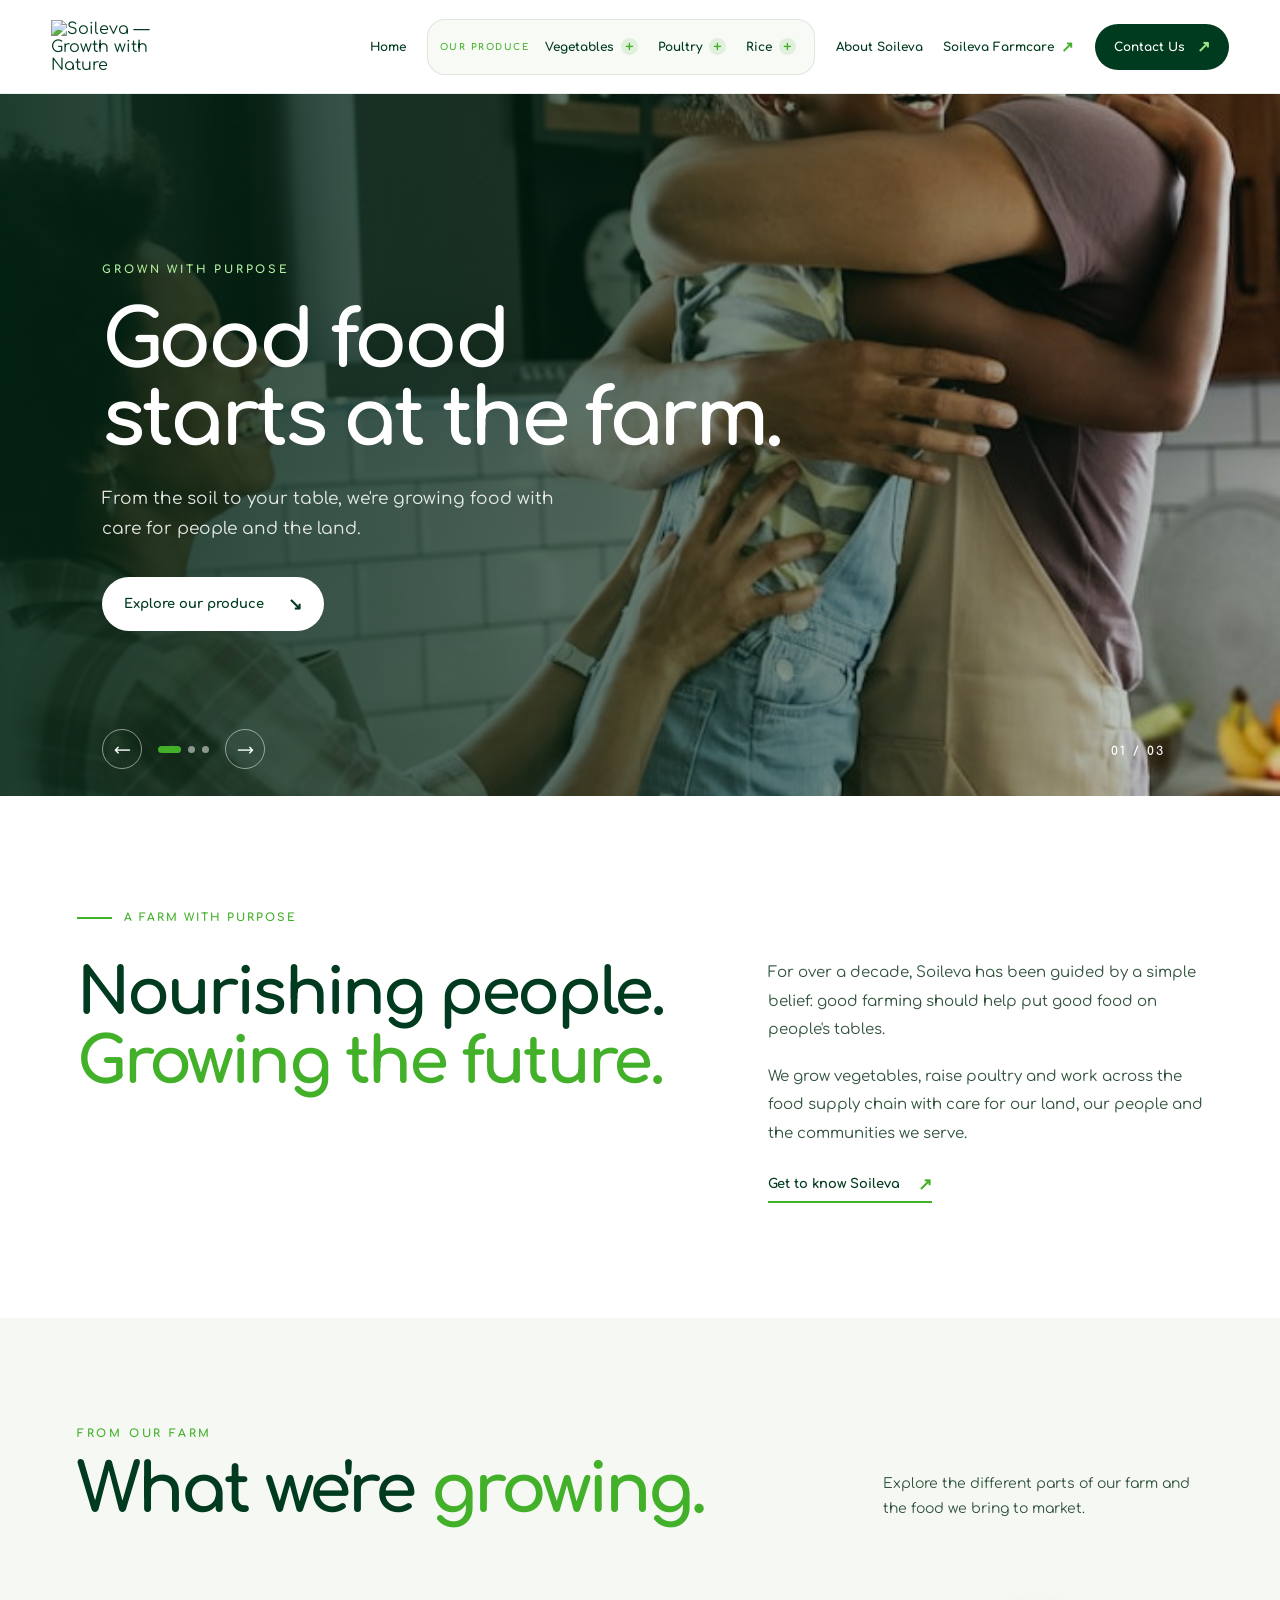
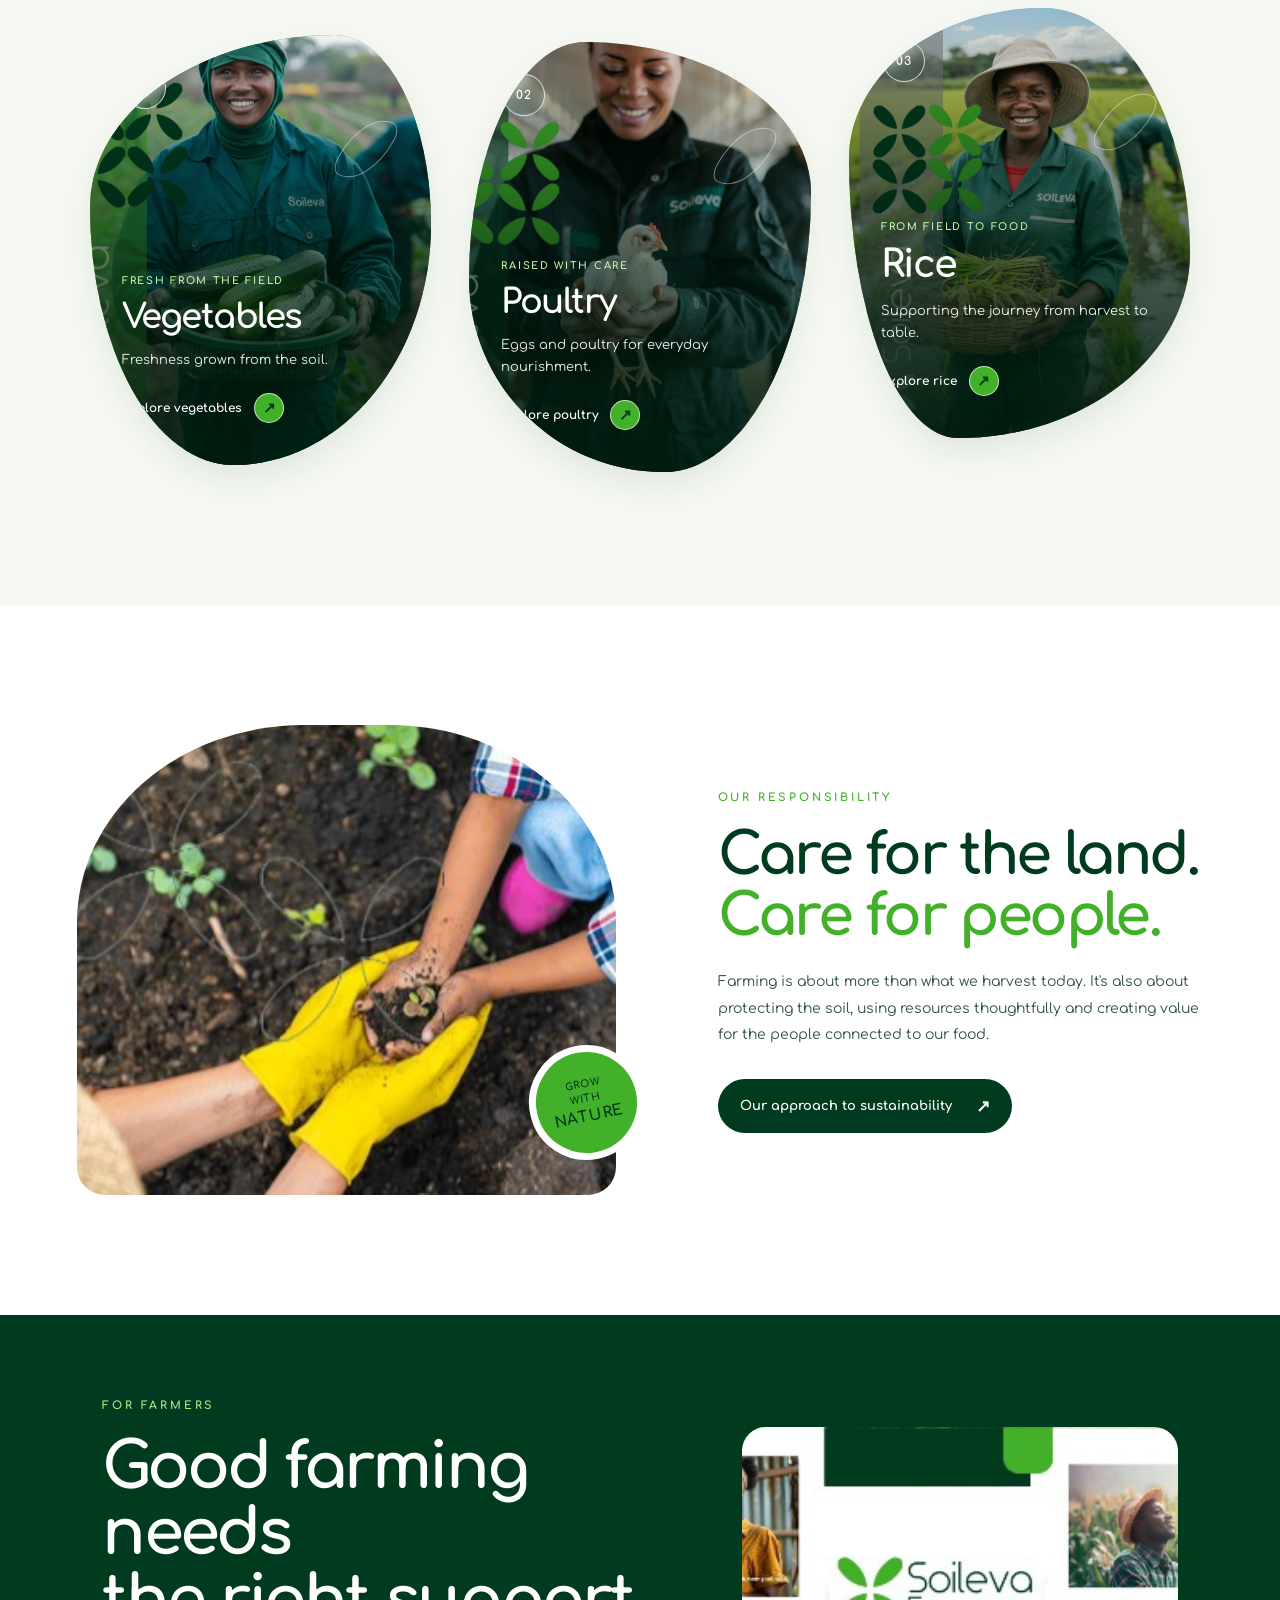
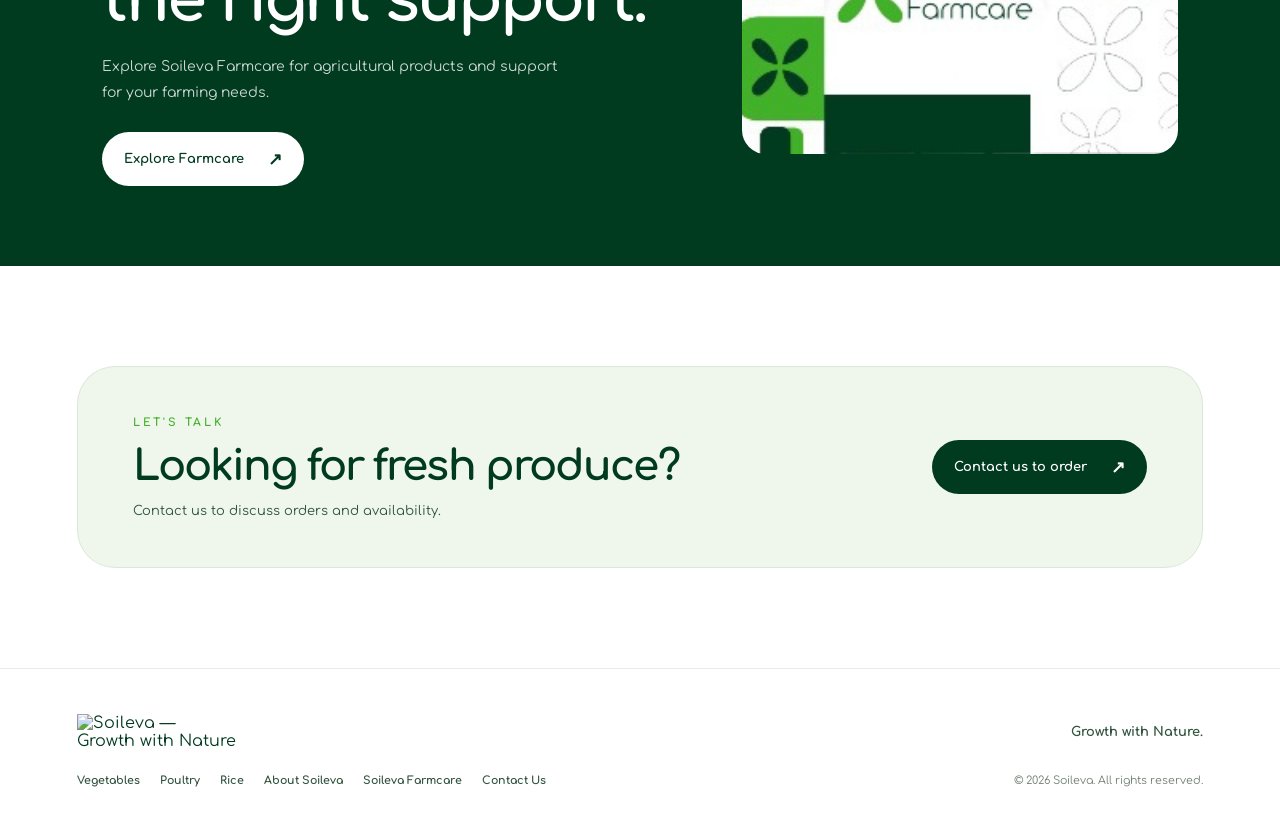
==== commit bf9f0c38: "Update index.html" ====
--- a/index.html
+++ b/index.html
@@ -1,12 +1,26 @@
 <!DOCTYPE html><html lang="en">
 <head>
   <meta charset="UTF-8">
-  <meta name="viewport" content="width=device-width, initial-scale=1.0">  <title>Soileva | Better Farming, Food for All</title><meta name="description"
-content="Discover fresh vegetables, poultry and rice from Soileva. Better farming, food for all.">
+  <meta name="viewport" content="width=device-width, initial-scale=1.0">  <title>Soileva | Growth with Nature</title><meta name="description"
+content="Discover fresh vegetables, poultry and rice from Soileva. Growth with Nature.">
 
   <meta name="theme-color" content="#003a1f">  <!-- Comfortaa Font -->  <link rel="preconnect" href="https://fonts.googleapis.com">
   <link rel="preconnect" href="https://fonts.gstatic.com" crossorigin>
   <link href="https://fonts.googleapis.com/css2?family=Comfortaa:wght@300;400;500;600;700&display=swap" rel="stylesheet">  <link rel="stylesheet" href="style.css">  <!-- SEED-SHAPED PRODUCE CARDS -->  <style>
+    /* HEADER AND FOOTER LOGO IMAGES */
+
+    .brand-logo {
+      display: block;
+      width: 150px;
+      max-width: 100%;
+      height: auto;
+      object-fit: contain;
+    }
+
+    .footer-brand .brand-logo {
+      width: 160px;
+    }
+
     .produce-cluster {
       display: flex;
       justify-content: center;
@@ -195,18 +209,29 @@
       0%, 100% {
         translate: 0 0;
       }
+
       25% {
         translate: 0 -10px;
       }
+
       50% {
         translate: 0 4px;
       }
+
       75% {
         translate: 0 -5px;
       }
     }
 
     @media (max-width: 760px) {
+      .brand-logo {
+        width: 125px;
+      }
+
+      .footer-brand .brand-logo {
+        width: 140px;
+      }
+
       .produce-cluster {
         gap: 22px;
         padding: 18px 0;
@@ -243,10 +268,11 @@
       }
     }
   </style></head><body>  <!-- NAVIGATION -->  <header class="site-header"><a href="index.html" class="brand" aria-label="Soileva homepage">
-  <span class="brand-mark" aria-hidden="true">
-    <span></span><span></span><span></span><span></span>
-  </span>
-  <span class="brand-name">soileva<span>.</span></span>
+  <img
+    src="images/soileva-logo.png"
+    alt="Soileva — Growth with Nature"
+    class="brand-logo"
+  >
 </a>
 
 <button class="menu-toggle"
@@ -388,7 +414,7 @@
     <div class="hero-content">
       <span class="eyebrow">FOOD FOR EVERY TABLE</span>
 
-      <h1>Better farming.<br>Food for all.</h1>
+      <h1>Growth with Nature.</h1>
 
       <p>
         Growing and supplying food that helps nourish
@@ -581,7 +607,7 @@
     <div class="sustainability-stamp">
       <span>GROW</span>
       <span>WITH</span>
-      <strong>CARE</strong>
+      <strong>NATURE</strong>
     </div>
   </div>
 
@@ -654,17 +680,19 @@
   </div>
 </section>
 
-  </main>  <!-- FOOTER -->  <footer class="site-footer"><a href="index.html" class="brand footer-brand"
+  </main>  <!-- FOOTER -->  <footer class="site-footer"><a href="index.html"
+   class="brand footer-brand"
    aria-label="Soileva homepage">
 
-  <span class="brand-mark" aria-hidden="true">
-    <span></span><span></span><span></span><span></span>
-  </span>
-
-  <span class="brand-name">soileva<span>.</span></span>
+  <img
+    src="images/soileva-logo.png"
+    alt="Soileva — Growth with Nature"
+    class="brand-logo"
+    loading="lazy"
+  >
 </a>
 
-<p class="footer-tagline">Better farming, food for all.</p>
+<p class="footer-tagline">Growth with Nature.</p>
 
 <div class="footer-links">
   <a href="vegetables.html">Vegetables</a>
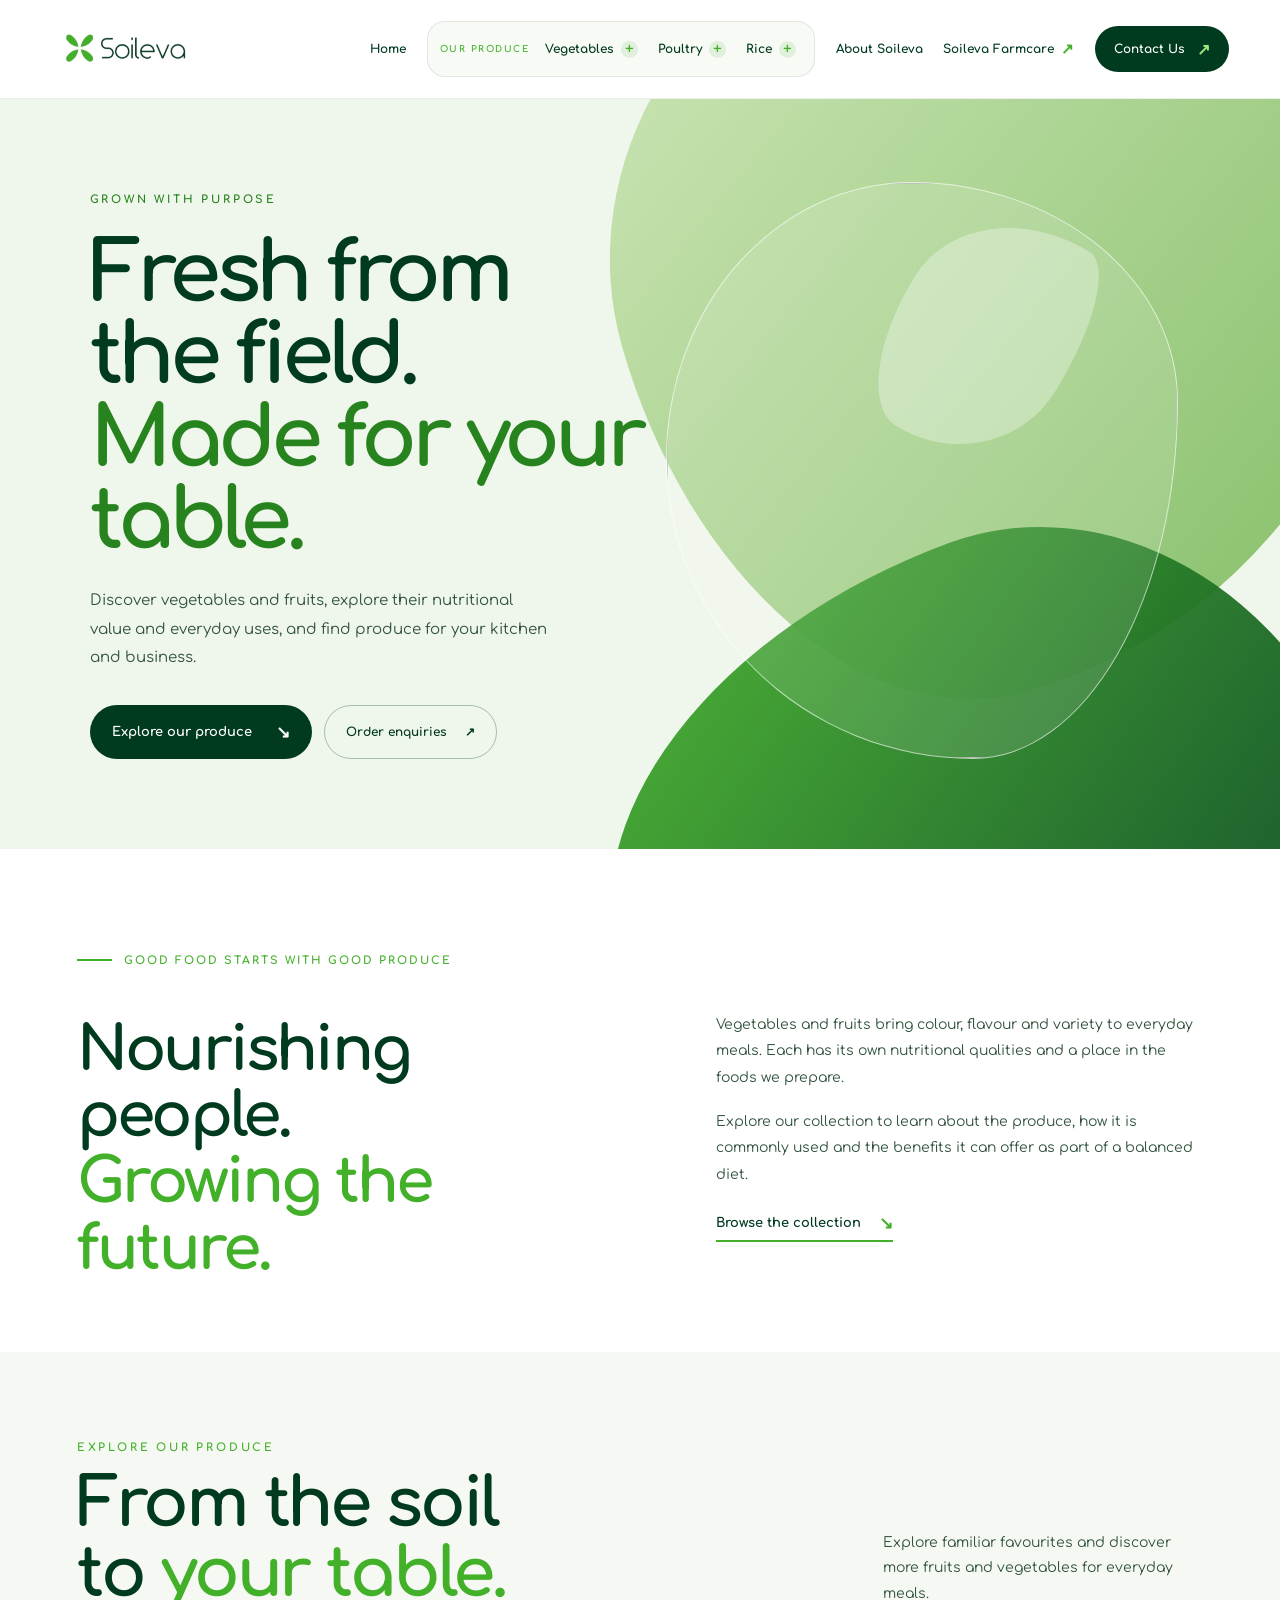
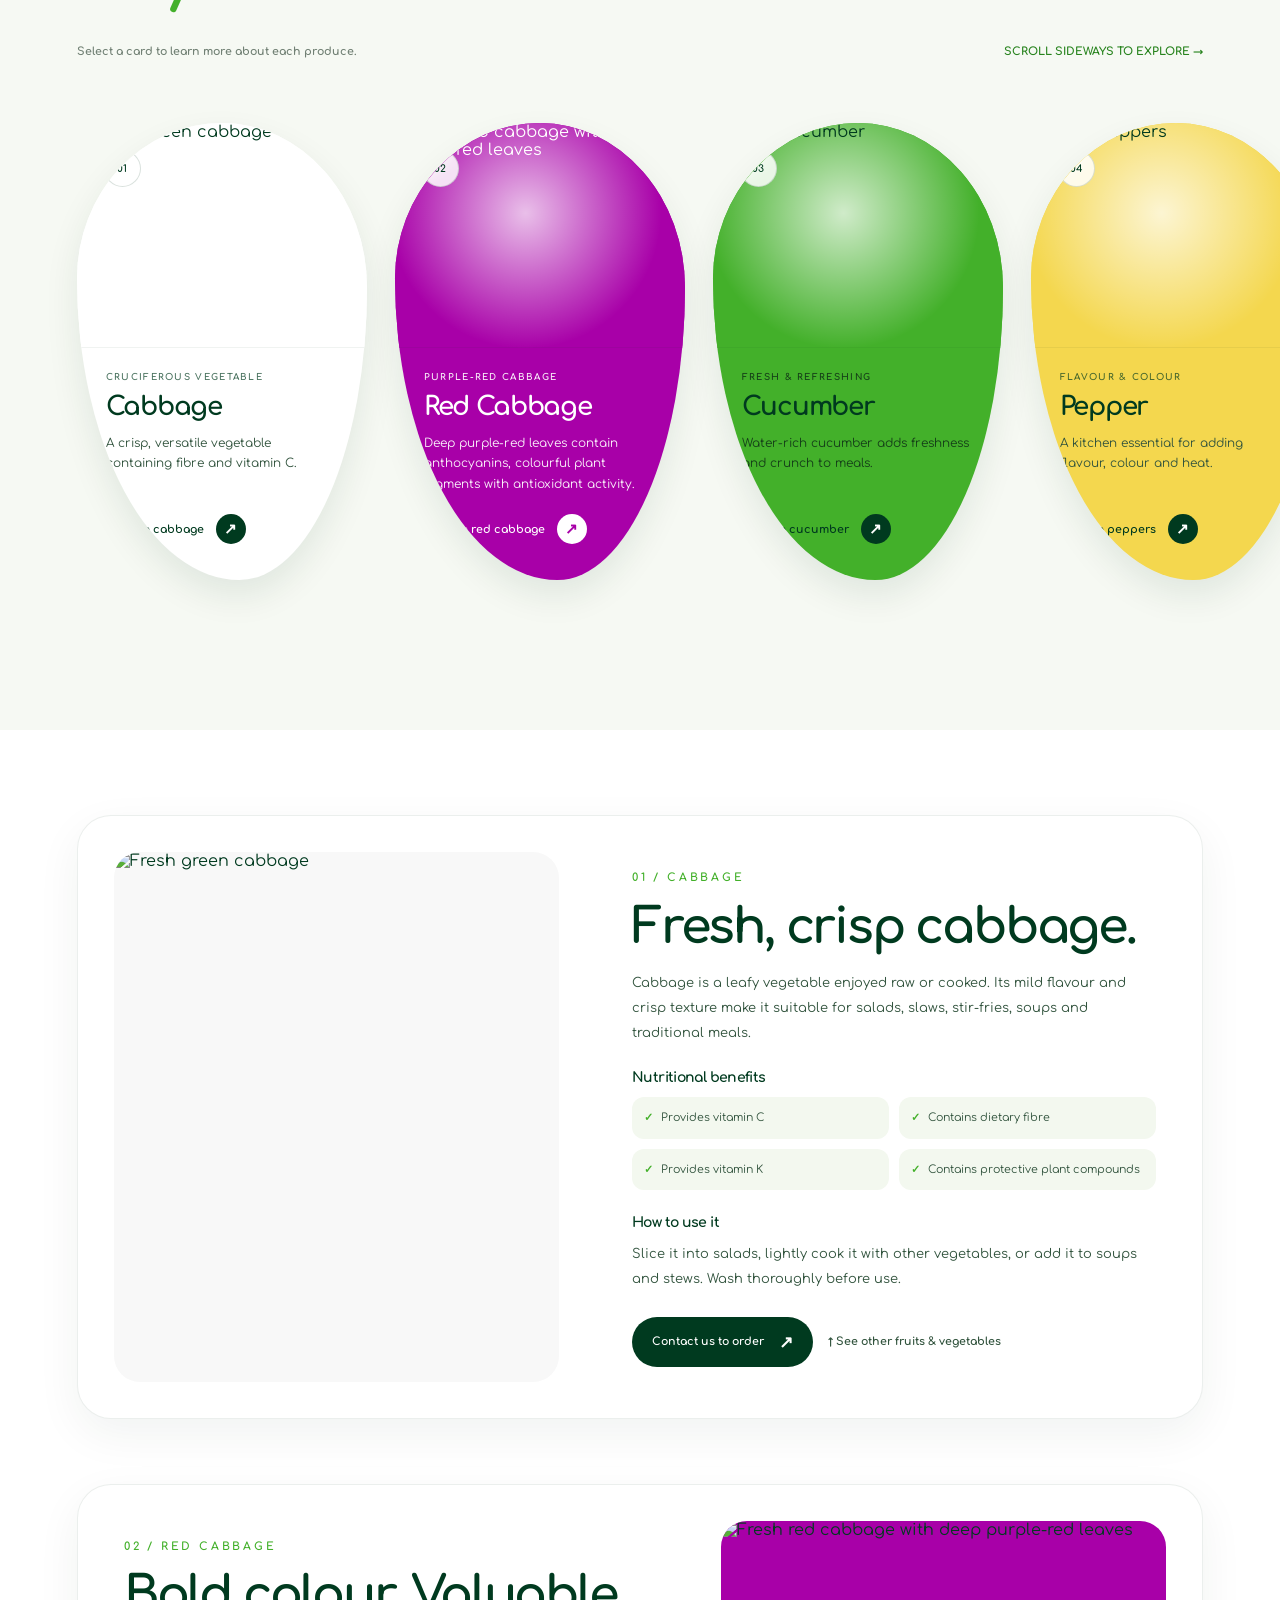
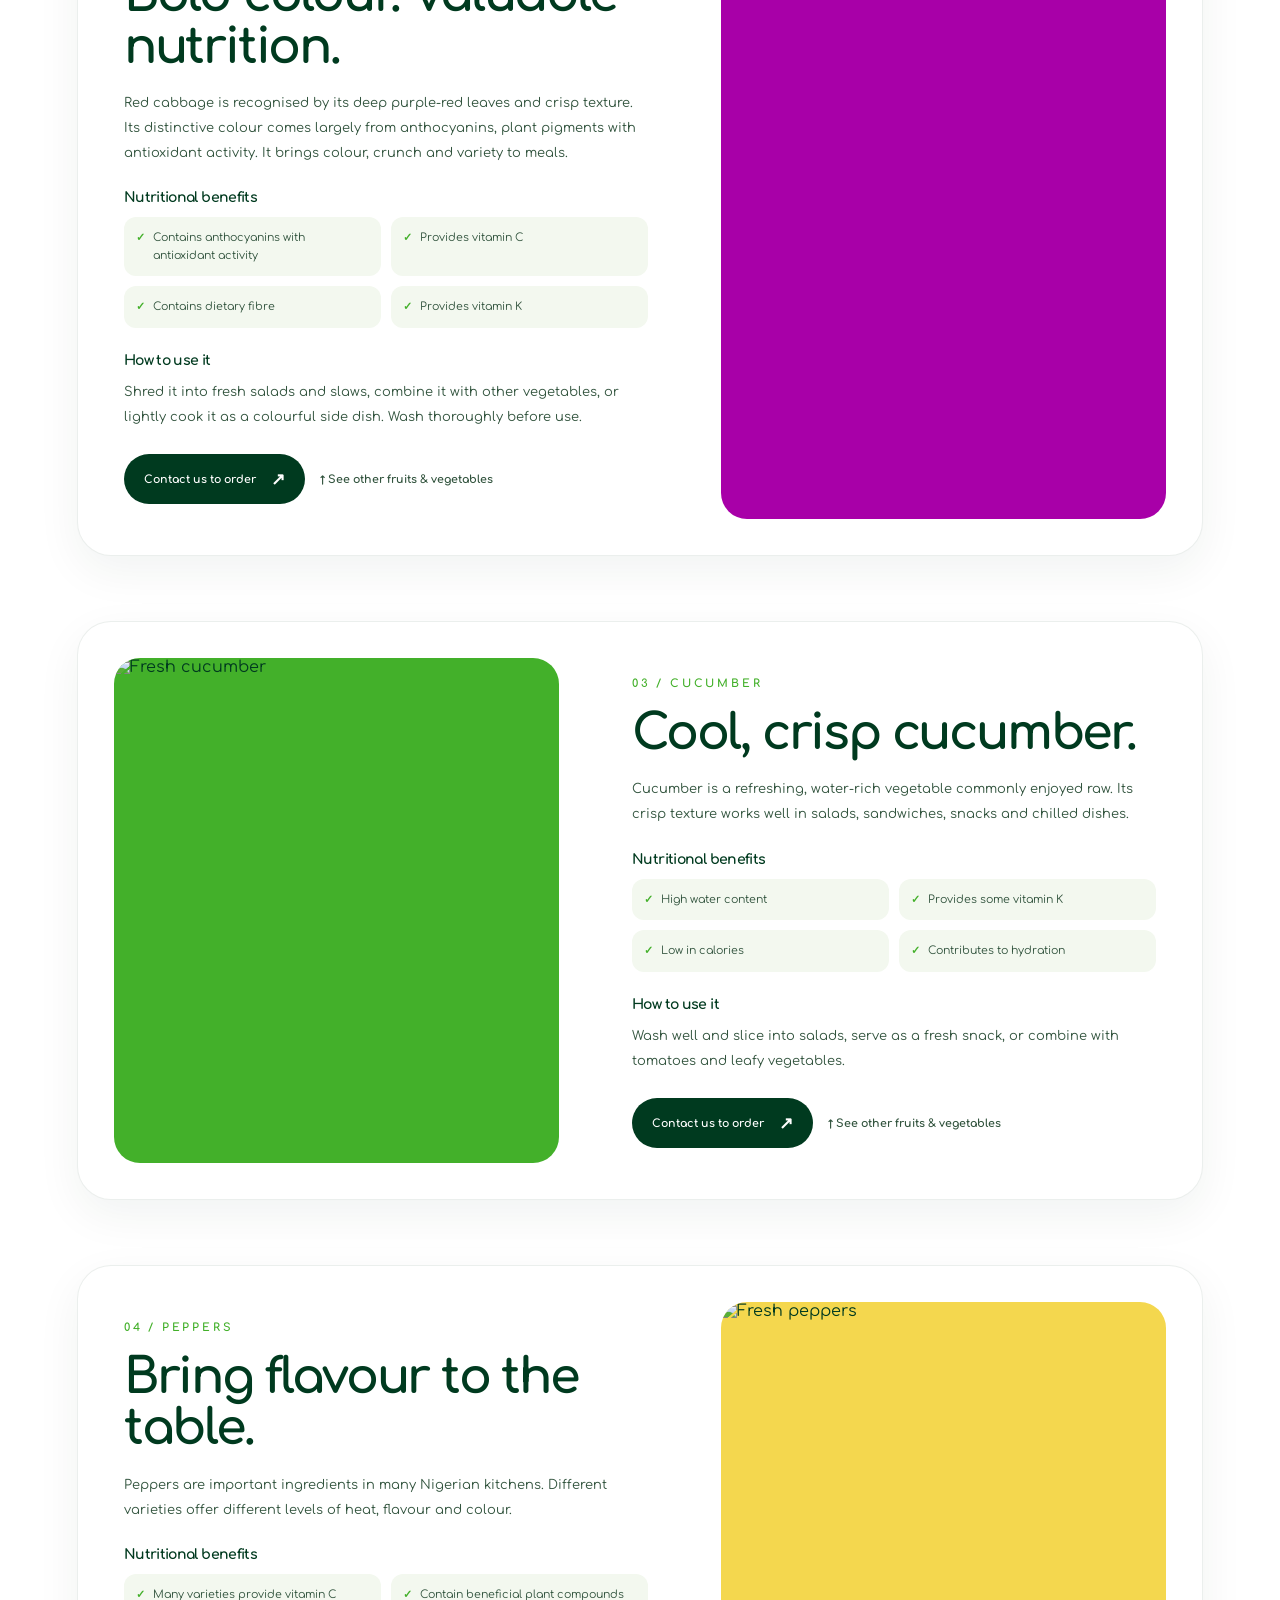
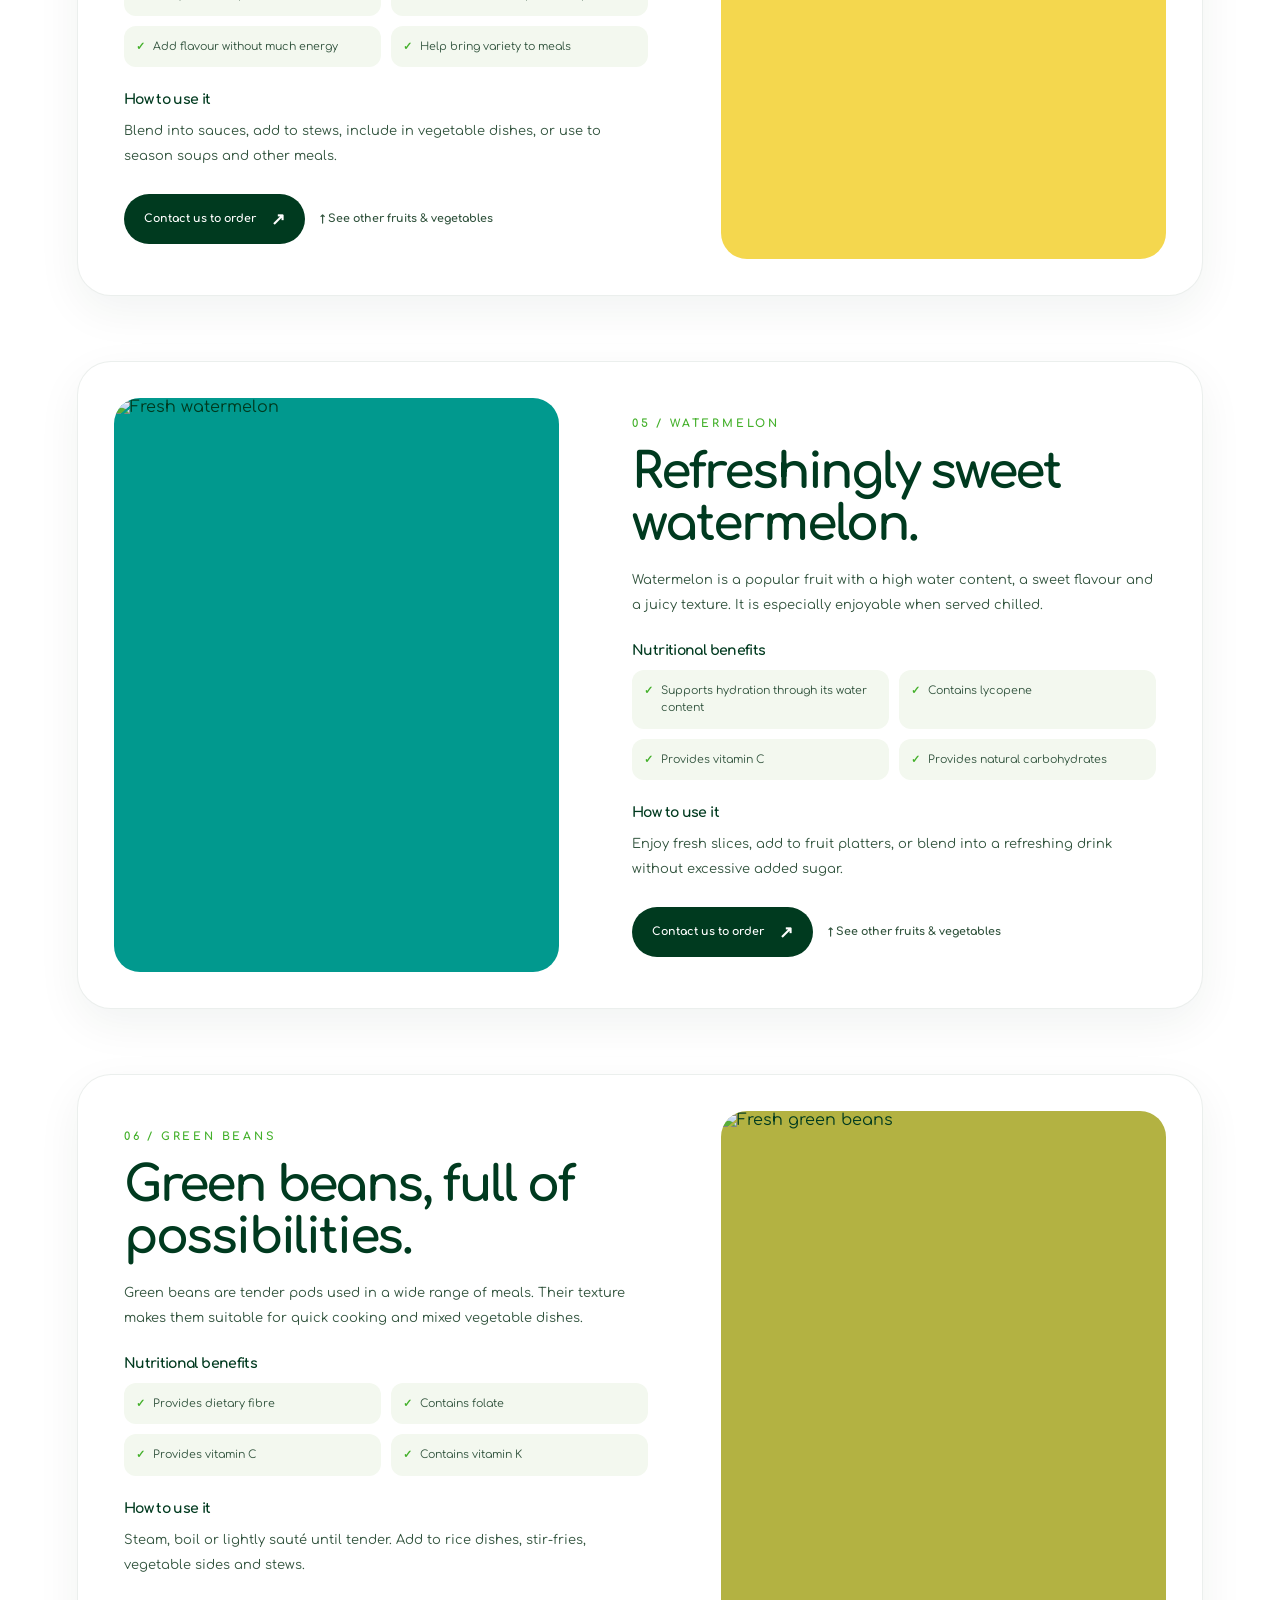
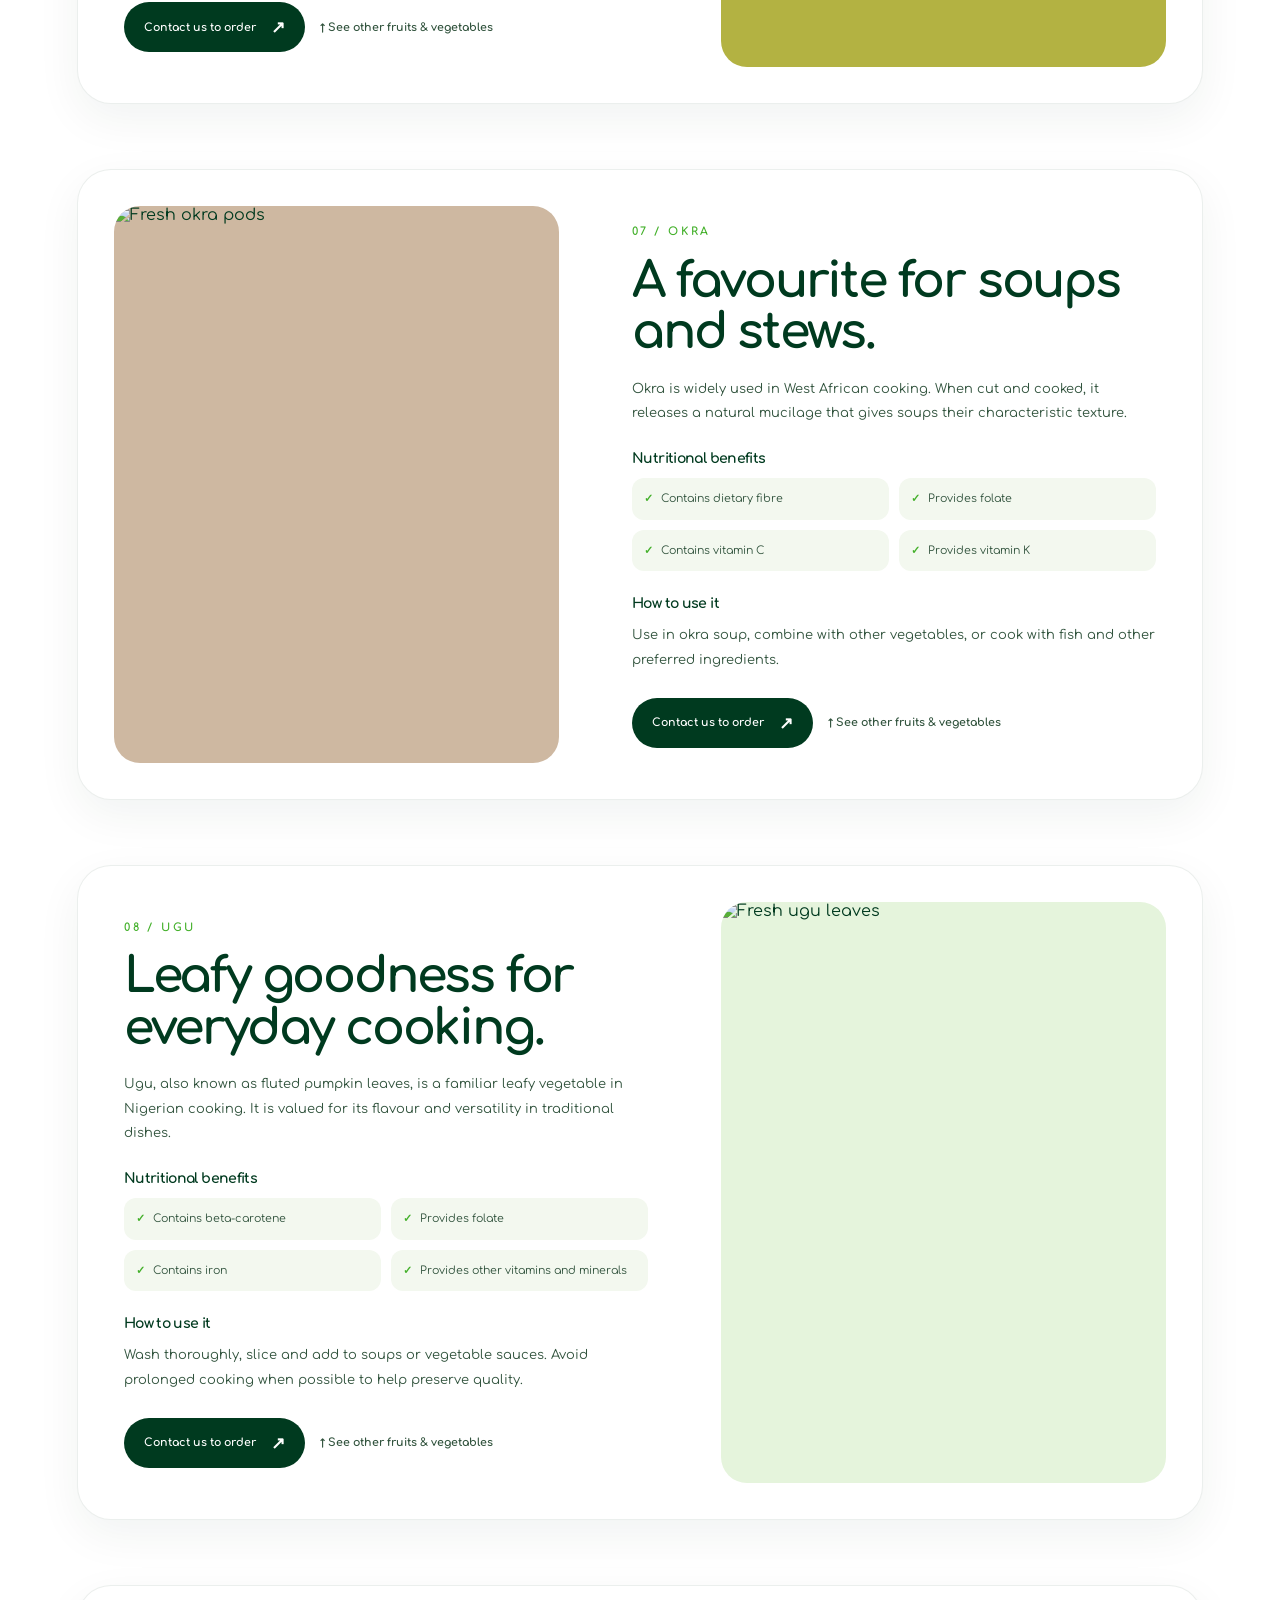
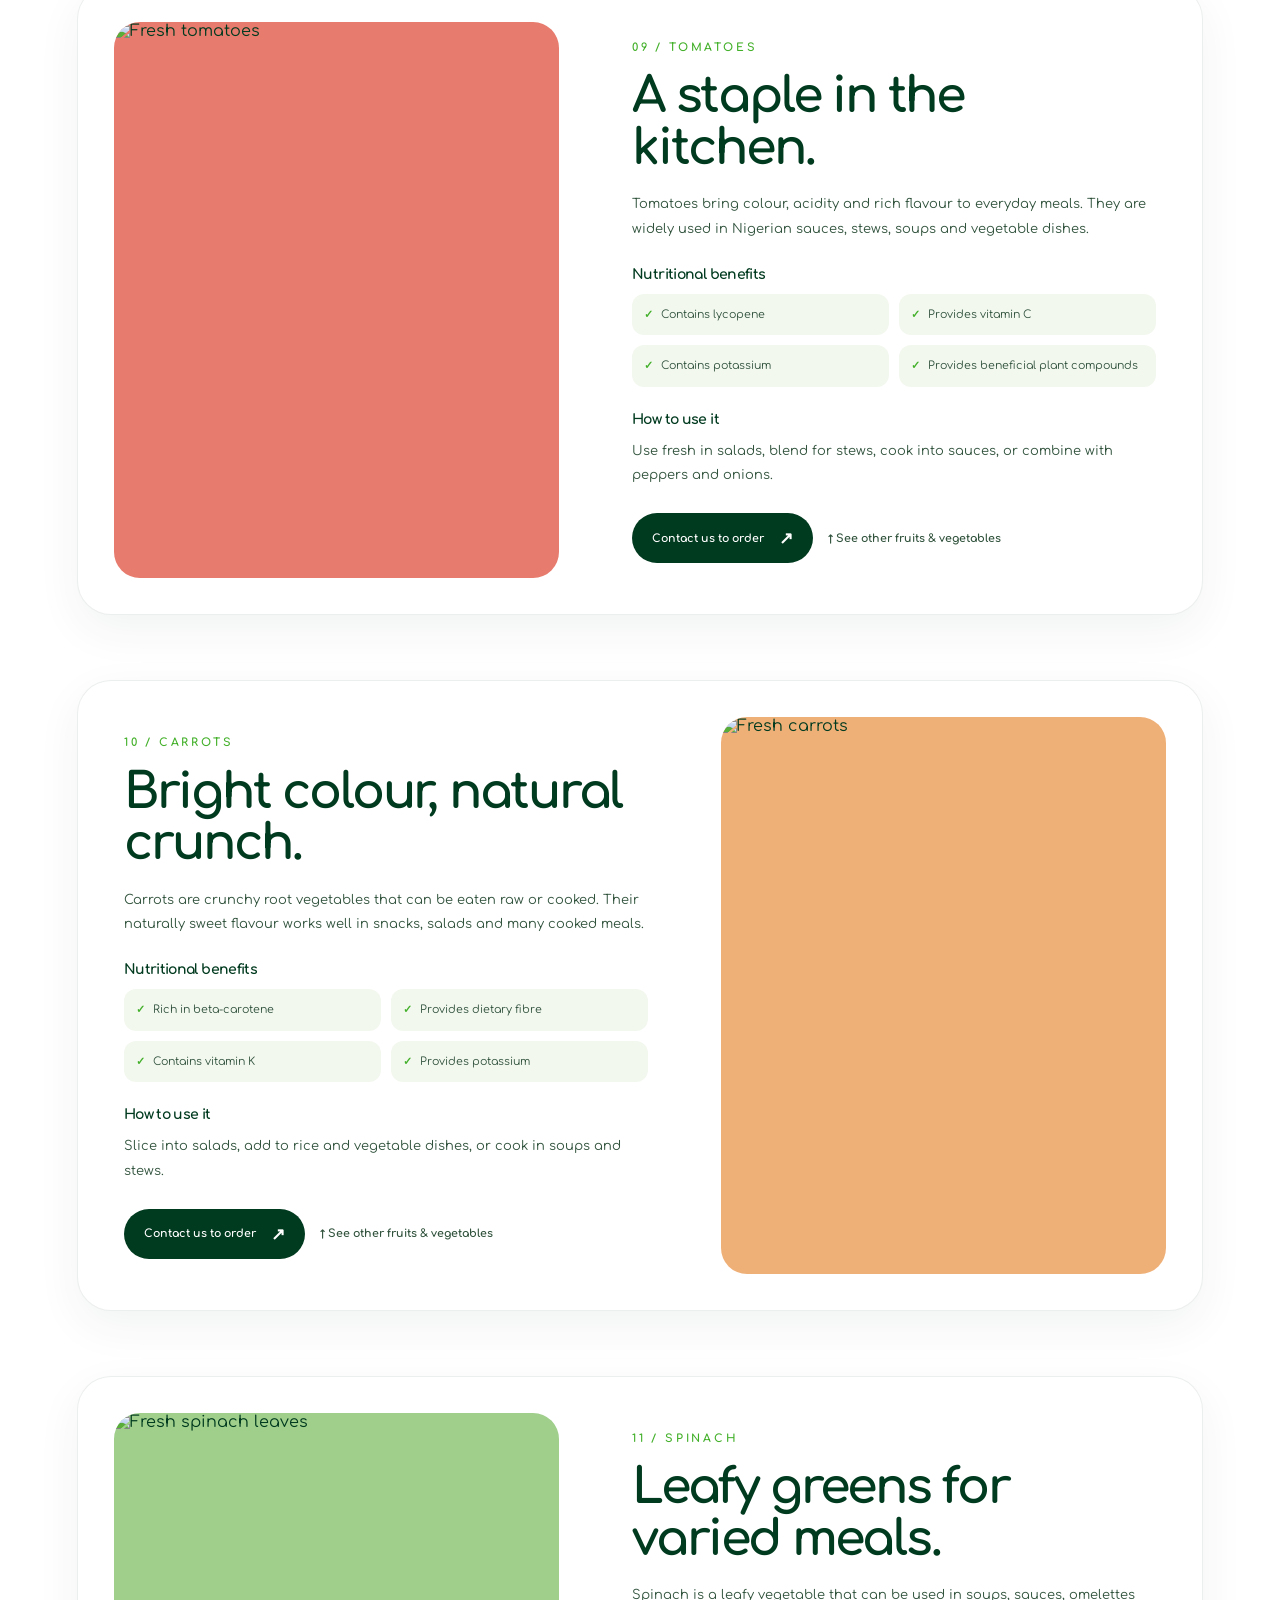
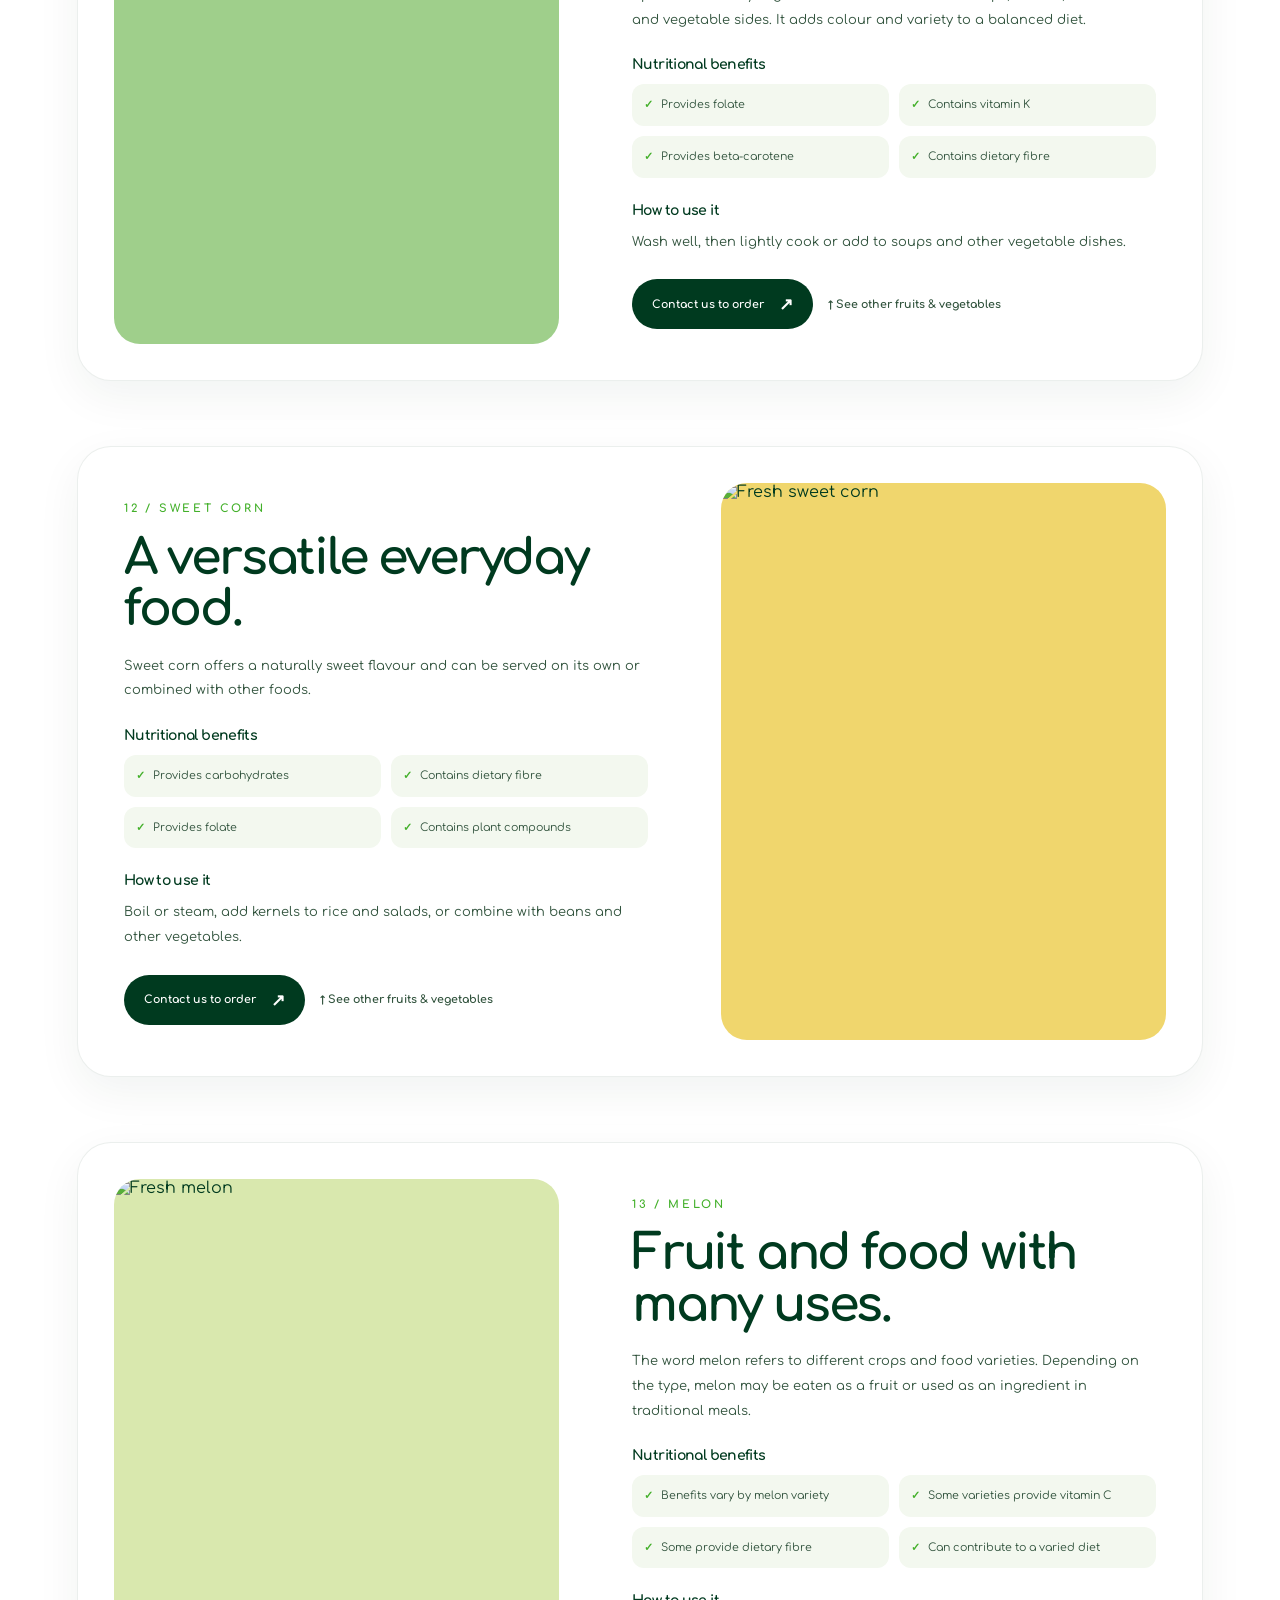
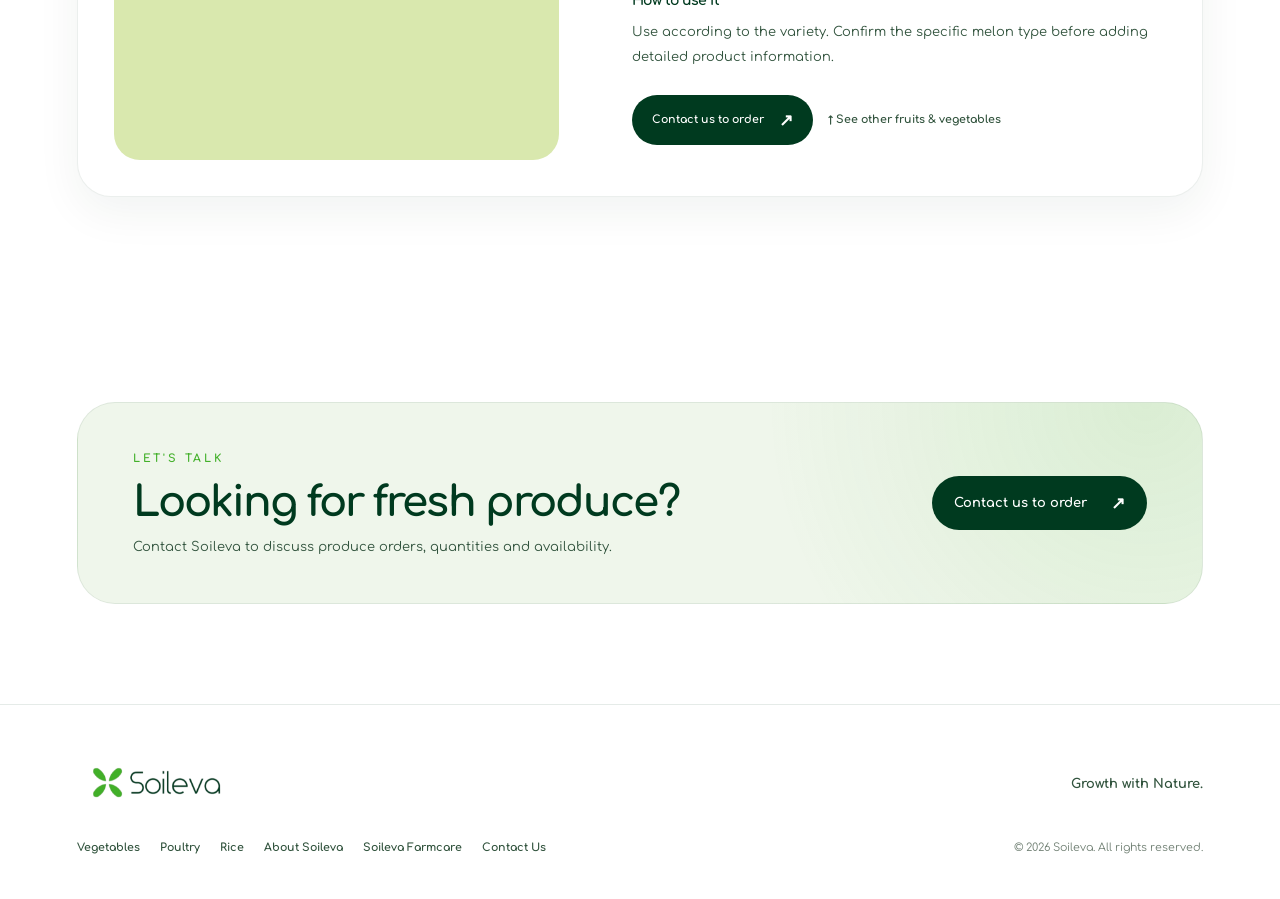
==== commit 0130a596: "Update index.html" ====
--- a/index.html
+++ b/index.html
@@ -1,13 +1,26 @@
-<!DOCTYPE html><html lang="en">
+<!DOCTYPE html>
+<html lang="en">
 <head>
   <meta charset="UTF-8">
-  <meta name="viewport" content="width=device-width, initial-scale=1.0">  <title>Soileva | Growth with Nature</title><meta name="description"
-content="Discover fresh vegetables, poultry and rice from Soileva. Growth with Nature.">
-
-  <meta name="theme-color" content="#003a1f">  <!-- Comfortaa Font -->  <link rel="preconnect" href="https://fonts.googleapis.com">
+  <meta name="viewport" content="width=device-width, initial-scale=1.0">
+
+  <title>Fresh Vegetables & Fruits | Soileva — Growth with Nature</title>
+
+  <meta name="description"
+        content="Explore Soileva's vegetables and fruits, learn about their nutritional benefits and uses, and contact us to discuss orders and availability.">
+
+  <meta name="theme-color" content="#003a1f">
+
+  <link rel="preconnect" href="https://fonts.googleapis.com">
   <link rel="preconnect" href="https://fonts.gstatic.com" crossorigin>
-  <link href="https://fonts.googleapis.com/css2?family=Comfortaa:wght@300;400;500;600;700&display=swap" rel="stylesheet">  <link rel="stylesheet" href="style.css">  <!-- SEED-SHAPED PRODUCE CARDS -->  <style>
-    /* HEADER AND FOOTER LOGO IMAGES */
+  <link href="https://fonts.googleapis.com/css2?family=Comfortaa:wght@300;400;500;600;700&display=swap" rel="stylesheet">
+
+  <link rel="stylesheet" href="style.css">
+
+  <style>
+    /* ========================================
+       SHARED BRAND LOGO
+    ======================================== */
 
     .brand-logo {
       display: block;
@@ -21,209 +34,723 @@
       width: 160px;
     }
 
-    .produce-cluster {
+    /* ========================================
+       VEGETABLES HERO
+    ======================================== */
+
+    .vegetable-hero {
+      position: relative;
       display: flex;
-      justify-content: center;
       align-items: center;
-      gap: clamp(18px, 3vw, 42px);
-      flex-wrap: wrap;
-      padding: 30px 0;
-    }
-
-    .produce-card {
-      position: relative;
-      display: block;
-      flex: 1 1 260px;
-      max-width: 350px;
-      min-height: 430px;
+      min-height: 650px;
+      padding: 90px max(7%, calc((100% - 1280px) / 2));
       overflow: hidden;
       isolation: isolate;
-      border-radius: 72% 28% 58% 42% / 40% 44% 56% 60%;
-      text-decoration: none;
-      background: #e7eee4;
-      transform-origin: center;
-      animation: seedFloat 6s ease-in-out infinite;
-      transition:
-        border-radius 0.7s ease,
-        box-shadow 0.4s ease,
-        transform 0.4s ease;
-    }
-
-    .produce-card:nth-child(2) {
-      animation-delay: -2s;
-      transform: translateY(22px);
-      border-radius: 34% 66% 43% 57% / 55% 35% 65% 45%;
-    }
-
-    .produce-card:nth-child(3) {
-      animation-delay: -4s;
-      transform: translateY(-12px);
-      border-radius: 57% 43% 68% 32% / 35% 57% 43% 65%;
-    }
-
-    .produce-card:hover {
-      z-index: 5;
-      animation-play-state: paused;
-      transform: translateY(-8px) scale(1.035);
-      border-radius: 48% 52% 48% 52% / 44% 46% 54% 56%;
-      box-shadow: 0 24px 55px rgba(0, 45, 23, 0.22);
-    }
-
-    .produce-illustration {
+      background: #eff6eb;
+    }
+
+    .vegetable-hero::before {
       position: absolute;
-      inset: 0;
+      z-index: -3;
+      top: -210px;
+      right: -130px;
+      width: 790px;
+      height: 790px;
+      content: "";
+      border-radius: 48% 52% 63% 37% / 44% 39% 61% 56%;
+      background: linear-gradient(145deg, #cfe7b9, #82bd65);
+      transform: rotate(-16deg);
+    }
+
+    .vegetable-hero::after {
+      position: absolute;
       z-index: -2;
+      right: -90px;
+      bottom: -350px;
+      width: 760px;
+      height: 650px;
+      content: "";
+      border-radius: 60% 40% 35% 65% / 45% 55% 45% 55%;
+      background: linear-gradient(145deg, #43b02a, #003a1f);
+      opacity: 0.94;
+      transform: rotate(-20deg);
+    }
+
+    .hero-colour-shape {
+      position: absolute;
+      z-index: -1;
+      top: 110px;
+      right: 16%;
+      width: 180px;
+      height: 250px;
+      border-radius: 75% 25% 65% 35% / 45% 55% 45% 55%;
+      background: rgba(255, 255, 255, 0.32);
+      transform: rotate(32deg);
+    }
+
+    .hero-image-placeholder {
+      position: absolute;
+      z-index: -1;
+      top: 11%;
+      right: 8%;
+      width: 40%;
+      height: 77%;
+      overflow: hidden;
+      border: 1px solid rgba(255, 255, 255, 0.6);
+      border-radius: 48% 52% 40% 60% / 48% 38% 62% 52%;
+      background: rgba(255, 255, 255, 0.12);
+    }
+
+    .hero-image-placeholder img {
       width: 100%;
       height: 100%;
+      object-fit: cover;
+    }
+
+    .hero-image-placeholder img[src=""],
+    .hero-image-placeholder img:not([src]) {
+      display: none;
+    }
+
+    .vegetable-hero-content {
+      position: relative;
+      z-index: 2;
+      max-width: 660px;
+    }
+
+    .vegetable-hero-content .eyebrow {
+      display: inline-block;
+      margin-bottom: 24px;
+      color: #27831d;
+    }
+
+    .vegetable-hero-content h1 {
+      margin: 0 0 25px;
+      font-size: clamp(48px, 6.5vw, 86px);
+      font-weight: 900;
+      line-height: 0.99;
+      letter-spacing: -0.06em;
+    }
+
+    .vegetable-hero-content h1 span {
+      color: #27831d;
+    }
+
+    .vegetable-hero-content p {
+      max-width: 465px;
+      margin-bottom: 32px;
+      color: #31533d;
+      font-size: 15px;
+      line-height: 1.9;
+    }
+
+    .hero-actions {
+      display: flex;
+      flex-wrap: wrap;
+      gap: 12px;
+    }
+
+    .button-outline {
+      display: inline-flex;
+      align-items: center;
+      justify-content: center;
+      gap: 18px;
+      padding: 16px 21px;
+      border: 1px solid rgba(0, 58, 31, 0.3);
+      border-radius: 100px;
+      color: #003a1f;
+      font-size: 12px;
+      font-weight: 800;
+      transition: background 0.2s ease, transform 0.2s ease;
+    }
+
+    .button-outline:hover {
+      background: #ffffff;
+      transform: translateY(-3px);
+    }
+
+    /* ========================================
+       PAGE INTRODUCTION
+    ======================================== */
+
+    .vegetable-intro {
+      padding-top: 105px;
+      padding-bottom: 70px;
+    }
+
+    .vegetable-intro-grid {
+      display: grid;
+      grid-template-columns: 1.05fr 0.95fr;
+      align-items: start;
+      gap: 9%;
+    }
+
+    .vegetable-intro h2 {
+      margin: 15px 0 0;
+      font-size: clamp(36px, 4.8vw, 62px);
+      font-weight: 900;
+      line-height: 1.08;
+    }
+
+    .vegetable-intro h2 span {
+      color: #43b02a;
+    }
+
+    .vegetable-intro-copy {
+      padding-top: 10px;
+    }
+
+    .vegetable-intro-copy p {
+      margin-bottom: 17px;
+      color: #31533d;
+      font-size: 14px;
+      line-height: 1.9;
+    }
+
+    /* ========================================
+       PRODUCE COLLECTION
+       Organic seed-shaped cards
+    ======================================== */
+
+    .vegetable-collection {
+      padding: 85px 0 105px;
       overflow: hidden;
-    }
-
-    .produce-illustration img {
+      background: #f6f9f3;
+    }
+
+    .vegetable-collection .section-heading {
+      padding: 0 6%;
+    }
+
+    .collection-guide {
+      display: flex;
+      align-items: center;
+      justify-content: space-between;
+      gap: 20px;
+      margin: -30px 6% 35px;
+      color: #718074;
+      font-size: 11px;
+      font-weight: 700;
+    }
+
+    .collection-guide span:last-child {
+      color: #27831d;
+    }
+
+    .vegetable-card-track {
+      display: flex;
+      gap: 28px;
+      padding: 30px 6% 45px;
+      overflow-x: auto;
+      overflow-y: hidden;
+      scroll-snap-type: x mandatory;
+      scroll-padding-left: 6%;
+      overscroll-behavior-x: contain;
+      scrollbar-width: thin;
+      scrollbar-color: #8ab879 #e3ecde;
+      -webkit-overflow-scrolling: touch;
+    }
+
+    .vegetable-card-track::-webkit-scrollbar {
+      height: 7px;
+    }
+
+    .vegetable-card-track::-webkit-scrollbar-track {
+      border-radius: 10px;
+      background: #e3ecde;
+    }
+
+    .vegetable-card-track::-webkit-scrollbar-thumb {
+      border-radius: 10px;
+      background: #8ab879;
+    }
+
+    /*
+      Each card has a gently irregular seed silhouette.
+      The asymmetrical curves make the collection feel
+      organic rather than like a row of rounded boxes.
+    */
+
+    .vegetable-card {
+      position: relative;
+      display: flex;
+      flex: 0 0 290px;
+      flex-direction: column;
+      min-height: 440px;
+      overflow: hidden;
+
+      border-radius:
+        50% 50% 44% 56% /
+        34% 36% 64% 66%;
+
+      background: var(--card-colour, #ffffff);
+      color: #003a1f;
+      scroll-snap-align: start;
+      isolation: isolate;
+
+      box-shadow: 0 16px 35px rgba(0, 58, 31, 0.09);
+
+      transition:
+        transform 0.35s ease,
+        box-shadow 0.35s ease;
+    }
+
+    .vegetable-card:hover {
+      transform: translateY(-8px) rotate(-0.6deg);
+      box-shadow: 0 25px 45px rgba(0, 58, 31, 0.16);
+    }
+
+    .vegetable-card-image {
+      position: relative;
+      flex: 0 0 225px;
+      height: 225px;
+      overflow: hidden;
+      background:
+        radial-gradient(
+          circle at 45% 40%,
+          rgba(255, 255, 255, 0.75),
+          transparent 65%
+        ),
+        var(--card-colour, #e7eee4);
+    }
+
+    .vegetable-card-image img {
       display: block;
       width: 100%;
       height: 100%;
       object-fit: cover;
-      transition: transform 0.8s ease;
-    }
-
-    .produce-card:hover .produce-illustration img {
-      transform: scale(1.08);
-    }
-
-    .card-overlay {
+      transition: transform 0.6s ease;
+    }
+
+    .vegetable-card:hover .vegetable-card-image img {
+      transform: scale(1.07);
+    }
+
+    .vegetable-card-image::after {
       position: absolute;
       inset: 0;
-      z-index: -1;
-      background: linear-gradient(
-        180deg,
-        rgba(0, 30, 15, 0.02) 10%,
-        rgba(0, 30, 15, 0.12) 40%,
-        rgba(0, 30, 15, 0.88) 100%
-      );
+      content: "";
+      border-bottom: 1px solid rgba(0, 58, 31, 0.06);
       pointer-events: none;
     }
 
-    .card-number {
+    .vegetable-card-number {
       position: absolute;
-      top: 32px;
-      left: 34px;
-      z-index: 1;
-      display: inline-flex;
-      align-items: center;
-      justify-content: center;
-      width: 42px;
-      height: 42px;
-      border: 1px solid rgba(255, 255, 255, 0.75);
+      top: 27px;
+      left: 27px;
+      z-index: 2;
+      display: grid;
+      place-items: center;
+      width: 37px;
+      height: 37px;
+      border: 1px solid rgba(0, 58, 31, 0.15);
       border-radius: 50%;
-      color: #fff;
+      background: rgba(255, 255, 255, 0.84);
+      color: #003a1f;
+      font-size: 10px;
+      font-weight: 900;
+      backdrop-filter: blur(8px);
+    }
+
+    .vegetable-card-body {
+      display: flex;
+      flex: 1;
+      flex-direction: column;
+      align-items: flex-start;
+      padding: 23px 29px 36px;
+    }
+
+    .vegetable-card-category {
+      margin-bottom: 9px;
+      color: rgba(0, 58, 31, 0.72);
+      font-size: 9px;
+      font-weight: 900;
+      letter-spacing: 1.3px;
+      line-height: 1.5;
+    }
+
+    .vegetable-card h3 {
+      margin: 0 0 11px;
+      font-size: 26px;
+      font-weight: 900;
+      line-height: 1.1;
+      letter-spacing: -0.05em;
+    }
+
+    .vegetable-card p {
+      margin: 0 0 20px;
+      color: #31533d;
       font-size: 12px;
-      font-weight: 700;
-      letter-spacing: 1px;
-      background: rgba(0, 40, 20, 0.15);
-      backdrop-filter: blur(8px);
-    }
-
-    .card-content {
-      position: absolute;
-      right: 0;
-      bottom: 0;
-      left: 0;
-      z-index: 2;
-      padding: 36px 32px 42px;
-      color: #fff;
-    }
-
-    .card-category {
-      display: block;
-      margin-bottom: 12px;
-      font-size: 10px;
-      font-weight: 700;
-      letter-spacing: 1.7px;
-    }
-
-    .card-content h3 {
-      margin: 0 0 12px;
-      color: #fff;
-      font-size: clamp(25px, 3vw, 34px);
-      line-height: 1.15;
-    }
-
-    .card-content p {
-      margin: 0 0 22px;
-      color: rgba(255, 255, 255, 0.92);
-      font-size: 13px;
       line-height: 1.7;
     }
 
-    .card-link {
+    .vegetable-card-link {
       display: inline-flex;
       align-items: center;
       gap: 12px;
-      color: #fff;
-      font-size: 12px;
-      font-weight: 700;
-    }
-
-    .card-link span {
+      margin-top: auto;
+      color: #003a1f;
+      font-size: 11px;
+      font-weight: 900;
+    }
+
+    .vegetable-card-link span {
+      display: grid;
+      place-items: center;
+      width: 30px;
+      height: 30px;
+      flex-shrink: 0;
+      border-radius: 50%;
+      background: #003a1f;
+      color: #ffffff;
+      font-size: 15px;
+      transition: transform 0.2s ease;
+    }
+
+    .vegetable-card:hover .vegetable-card-link span {
+      transform: rotate(45deg);
+    }
+
+    /* Card colours */
+
+    .card-cabbage-one {
+      --card-colour: #ffffff;
+    }
+
+    .card-cabbage-two {
+      --card-colour: #A800A8;
+      color: #ffffff;
+    }
+
+    .card-cabbage-two .vegetable-card-category,
+    .card-cabbage-two p {
+      color: rgba(255, 255, 255, 0.94);
+    }
+
+    .card-cabbage-two .vegetable-card-link {
+      color: #ffffff;
+    }
+
+    .card-cabbage-two .vegetable-card-link span {
+      background: #ffffff;
+      color: #A800A8;
+    }
+
+    .card-cucumber {
+      --card-colour: #43b02a;
+    }
+
+    .card-cucumber .vegetable-card-category,
+    .card-cucumber p {
+      color: #153f18;
+    }
+
+    .card-pepper {
+      --card-colour: #f4d74e;
+    }
+
+    .card-watermelon {
+      --card-colour: #01998e;
+      color: #ffffff;
+    }
+
+    .card-watermelon .vegetable-card-category,
+    .card-watermelon p {
+      color: rgba(255, 255, 255, 0.94);
+    }
+
+    .card-watermelon .vegetable-card-link {
+      color: #ffffff;
+    }
+
+    .card-watermelon .vegetable-card-link span {
+      background: #ffffff;
+      color: #01998e;
+    }
+
+    .card-green-beans {
+      --card-colour: #B3B242;
+    }
+
+    .card-okra {
+      --card-colour: #CEB8A1;
+    }
+
+    .card-ugu {
+      --card-colour: #e5f4dc;
+    }
+
+    .card-tomatoes {
+      --card-colour: #e77b6d;
+    }
+
+    .card-carrots {
+      --card-colour: #efb078;
+    }
+
+    .card-spinach {
+      --card-colour: #9fcf8b;
+    }
+
+    .card-corn {
+      --card-colour: #f0d66d;
+    }
+
+    .card-melon {
+      --card-colour: #d9e8ae;
+    }
+
+    /* ========================================
+       INDIVIDUAL PRODUCE DETAILS
+    ======================================== */
+
+    .produce-details {
+      padding: 20px 6% 90px;
+      background: #ffffff;
+    }
+
+    .produce-detail {
+      display: grid;
+      grid-template-columns: 0.9fr 1.1fr;
+      align-items: stretch;
+      gap: 6%;
+      max-width: 1280px;
+      margin: 65px auto;
+      padding: 36px;
+      border: 1px solid rgba(0, 58, 31, 0.08);
+      border-radius: 34px;
+      background: #ffffff;
+      box-shadow: 0 15px 45px rgba(0, 58, 31, 0.06);
+      scroll-margin-top: 35px;
+    }
+
+    .produce-detail:nth-child(even) {
+      grid-template-columns: 1.1fr 0.9fr;
+    }
+
+    .produce-detail:nth-child(even) .produce-detail-image {
+      order: 2;
+    }
+
+    .produce-detail-image {
+      position: relative;
+      min-height: 350px;
+      overflow: hidden;
+      border-radius: 26px;
+      background: var(--detail-colour, #eff6eb);
+    }
+
+    .produce-detail-image img {
+      position: absolute;
+      inset: 0;
+      width: 100%;
+      height: 100%;
+      object-fit: cover;
+    }
+
+    .produce-detail-copy {
+      align-self: center;
+      padding: 15px 10px;
+    }
+
+    .produce-detail-copy .eyebrow {
+      margin-bottom: 15px;
+      color: #43b02a;
+    }
+
+    .produce-detail-copy h2 {
+      margin: 0 0 18px;
+      font-size: clamp(32px, 4vw, 49px);
+      font-weight: 900;
+      line-height: 1.05;
+    }
+
+    .produce-detail-copy > p {
+      margin-bottom: 20px;
+      color: #31533d;
+      font-size: 13px;
+      line-height: 1.9;
+    }
+
+    .benefit-heading {
+      margin: 25px 0 12px;
+      font-size: 14px;
+      font-weight: 900;
+    }
+
+    .benefit-list {
+      display: grid;
+      grid-template-columns: repeat(2, minmax(0, 1fr));
+      gap: 10px;
+      margin: 0 0 22px;
+      padding: 0;
+      list-style: none;
+    }
+
+    .benefit-list li {
+      position: relative;
+      padding: 12px 12px 12px 29px;
+      border-radius: 12px;
+      background: #f3f8ef;
+      color: #31533d;
+      font-size: 11px;
+      line-height: 1.6;
+    }
+
+    .benefit-list li::before {
+      position: absolute;
+      top: 12px;
+      left: 12px;
+      content: "✓";
+      color: #43b02a;
+      font-weight: 900;
+    }
+
+    .produce-detail-actions {
+      display: flex;
+      flex-wrap: wrap;
+      align-items: center;
+      gap: 15px;
+      margin-top: 25px;
+    }
+
+    .produce-detail-actions .button {
+      gap: 15px;
+      padding: 15px 20px;
+      font-size: 11px;
+    }
+
+    .back-to-collection {
       display: inline-flex;
       align-items: center;
-      justify-content: center;
-      width: 30px;
-      height: 30px;
-      border: 1px solid rgba(255, 255, 255, 0.7);
-      border-radius: 50%;
-      transition: background 0.3s ease, color 0.3s ease;
-    }
-
-    .produce-card:hover .card-link span {
-      color: #003a1f;
-      background: #fff;
-    }
-
-    .card-decoration {
-      position: absolute;
-      top: 18%;
-      right: 13%;
-      width: 42px;
-      height: 72px;
-      border: 1px solid rgba(255, 255, 255, 0.55);
-      border-radius: 80% 20% 80% 20%;
-      transform: rotate(28deg);
-      opacity: 0.75;
-      pointer-events: none;
-    }
-
-    .vegetables-card {
-      background: #527e42;
-    }
-
-    .poultry-card {
-      background: #b7a16c;
-    }
-
-    .rice-card {
-      background: #a7b77b;
-    }
-
-    @keyframes seedFloat {
-      0%, 100% {
-        translate: 0 0;
-      }
-
-      25% {
-        translate: 0 -10px;
-      }
-
-      50% {
-        translate: 0 4px;
-      }
-
-      75% {
-        translate: 0 -5px;
-      }
-    }
-
-    @media (max-width: 760px) {
+      gap: 8px;
+      color: #31533d;
+      font-size: 11px;
+      font-weight: 900;
+    }
+
+    .back-to-collection:hover {
+      color: #43b02a;
+    }
+
+    /* Detail colours */
+
+    #cabbage {
+      --detail-colour: #f8f8f8;
+    }
+
+    #cabbage-purple {
+      --detail-colour: #A800A8;
+    }
+
+    #cucumber {
+      --detail-colour: #43b02a;
+    }
+
+    #peppers {
+      --detail-colour: #f4d74e;
+    }
+
+    #watermelon {
+      --detail-colour: #01998e;
+    }
+
+    #green-beans {
+      --detail-colour: #B3B242;
+    }
+
+    #okra {
+      --detail-colour: #CEB8A1;
+    }
+
+    #ugu {
+      --detail-colour: #e5f4dc;
+    }
+
+    #tomatoes {
+      --detail-colour: #e77b6d;
+    }
+
+    #carrots {
+      --detail-colour: #efb078;
+    }
+
+    #spinach {
+      --detail-colour: #9fcf8b;
+    }
+
+    #corn {
+      --detail-colour: #f0d66d;
+    }
+
+    #melon {
+      --detail-colour: #d9e8ae;
+    }
+
+    /* ========================================
+       CONTACT SECTION
+    ======================================== */
+
+    .vegetable-contact {
+      padding-top: 50px;
+      padding-bottom: 100px;
+    }
+
+    .vegetable-contact .contact-pill {
+      background:
+        radial-gradient(
+          circle at 95% 0%,
+          rgba(67, 176, 42, 0.12),
+          transparent 35%
+        ),
+        #eff6eb;
+    }
+
+    /* ========================================
+       RESPONSIVE
+    ======================================== */
+
+    @media (max-width: 900px) {
+      .vegetable-hero {
+        min-height: 600px;
+        padding: 75px 6%;
+      }
+
+      .hero-image-placeholder {
+        right: -8%;
+        width: 55%;
+        opacity: 0.6;
+      }
+
+      .vegetable-hero-content {
+        max-width: 570px;
+      }
+
+      .vegetable-intro-grid {
+        gap: 5%;
+      }
+
+      .produce-detail,
+      .produce-detail:nth-child(even) {
+        grid-template-columns: 1fr 1fr;
+        gap: 25px;
+        padding: 25px;
+      }
+
+      .produce-detail-image {
+        min-height: 300px;
+      }
+
+      .produce-detail-copy h2 {
+        font-size: 34px;
+      }
+
+      .vegetable-card {
+        flex-basis: 280px;
+      }
+    }
+
+    @media (max-width: 600px) {
       .brand-logo {
         width: 125px;
       }
@@ -232,480 +759,1401 @@
         width: 140px;
       }
 
-      .produce-cluster {
+      .vegetable-hero {
+        min-height: 660px;
+        padding: 75px 7%;
+        align-items: flex-start;
+      }
+
+      .vegetable-hero::before {
+        top: 180px;
+        right: -250px;
+        width: 600px;
+        height: 600px;
+      }
+
+      .vegetable-hero::after {
+        right: -240px;
+        bottom: -280px;
+        width: 580px;
+        height: 480px;
+      }
+
+      .hero-image-placeholder {
+        top: auto;
+        right: -15px;
+        bottom: 25px;
+        width: 58%;
+        height: 38%;
+        opacity: 0.65;
+      }
+
+      .hero-colour-shape {
+        top: 350px;
+        right: 30%;
+        width: 100px;
+        height: 150px;
+      }
+
+      .vegetable-hero-content {
+        max-width: 100%;
+      }
+
+      .vegetable-hero-content .eyebrow {
+        margin-bottom: 20px;
+      }
+
+      .vegetable-hero-content h1 {
+        font-size: clamp(45px, 12vw, 65px);
+      }
+
+      .vegetable-hero-content p {
+        max-width: 330px;
+        font-size: 13px;
+        line-height: 1.8;
+      }
+
+      .hero-actions {
+        align-items: flex-start;
+        flex-direction: column;
+      }
+
+      .vegetable-intro {
+        padding-top: 75px;
+        padding-bottom: 45px;
+      }
+
+      .vegetable-intro-grid {
+        grid-template-columns: 1fr;
+        gap: 25px;
+      }
+
+      .vegetable-intro h2 {
+        font-size: 43px;
+      }
+
+      .vegetable-intro-copy p {
+        font-size: 13px;
+      }
+
+      .vegetable-collection {
+        padding-top: 75px;
+        padding-bottom: 75px;
+      }
+
+      .vegetable-collection .section-heading {
+        margin-bottom: 50px;
+      }
+
+      .vegetable-collection .section-heading h2 {
+        font-size: 42px;
+      }
+
+      .collection-guide {
+        align-items: flex-start;
+        flex-direction: column;
+        gap: 7px;
+        margin-top: -25px;
+      }
+
+      .vegetable-card-track {
+        gap: 20px;
+        padding: 25px 6% 35px;
+        scroll-padding-left: 6%;
+      }
+
+      .vegetable-card {
+        flex: 0 0 78vw;
+        max-width: 310px;
+        min-height: 430px;
+      }
+
+      .vegetable-card-image {
+        flex-basis: 220px;
+        height: 220px;
+      }
+
+      .vegetable-card-number {
+        top: 24px;
+        left: 24px;
+      }
+
+      .vegetable-card-body {
+        padding: 22px 26px 34px;
+      }
+
+      .produce-details {
+        padding: 10px 5% 60px;
+      }
+
+      .produce-detail,
+      .produce-detail:nth-child(even) {
+        grid-template-columns: 1fr;
         gap: 22px;
-        padding: 18px 0;
-      }
-
-      .produce-card {
-        flex: 0 1 100%;
+        margin: 40px auto;
+        padding: 16px;
+        border-radius: 25px;
+      }
+
+      .produce-detail:nth-child(even) .produce-detail-image {
+        order: 0;
+      }
+
+      .produce-detail-image {
+        min-height: 290px;
+      }
+
+      .produce-detail-copy {
+        padding: 10px 5px 15px;
+      }
+
+      .produce-detail-copy h2 {
+        font-size: 37px;
+      }
+
+      .produce-detail-copy > p {
+        font-size: 13px;
+      }
+
+      .benefit-list {
+        gap: 8px;
+      }
+
+      .benefit-list li {
+        padding: 11px 8px 11px 25px;
+        font-size: 10px;
+      }
+
+      .benefit-list li::before {
+        left: 9px;
+      }
+
+      .produce-detail-actions {
+        align-items: stretch;
+        flex-direction: column;
+      }
+
+      .produce-detail-actions .button {
         width: 100%;
-        max-width: 420px;
-        min-height: 390px;
-      }
-
-      .produce-card:nth-child(2) {
-        margin-left: 24px;
-      }
-
-      .produce-card:nth-child(3) {
-        margin-right: 24px;
-      }
-
-      .card-content {
-        padding: 30px 28px 36px;
+      }
+
+      .back-to-collection {
+        padding: 10px 0;
+      }
+
+      .vegetable-contact {
+        padding-top: 30px;
+        padding-bottom: 70px;
       }
     }
 
     @media (prefers-reduced-motion: reduce) {
-      .produce-card {
-        animation: none;
+      .vegetable-card,
+      .vegetable-card-image img,
+      .button-outline {
         transition: none;
       }
-
-      .produce-illustration img {
-        transition: none;
-      }
-    }
-  </style></head><body>  <!-- NAVIGATION -->  <header class="site-header"><a href="index.html" class="brand" aria-label="Soileva homepage">
-  <img
-    src="images/soileva-logo.png"
-    alt="Soileva — Growth with Nature"
-    class="brand-logo"
-  >
-</a>
-
-<button class="menu-toggle"
-        id="menuToggle"
-        type="button"
-        aria-label="Open navigation"
-        aria-expanded="false"
-        aria-controls="mainNav">
-  <span></span>
-  <span></span>
-</button>
-
-<nav class="main-nav" id="mainNav" aria-label="Main navigation">
-
-  <a class="nav-home" href="index.html">Home</a>
-
-  <div class="nav-produce">
-    <span class="nav-section-label">OUR PRODUCE</span>
-
-    <div class="nav-dropdown">
-      <button class="dropdown-toggle"
-              type="button"
-              aria-expanded="false"
-              aria-controls="vegetablesDropdown">
-        <span>Vegetables</span>
-        <span class="dropdown-icon" aria-hidden="true">+</span>
-      </button>
-
-      <div class="dropdown-menu" id="vegetablesDropdown">
-        <a href="vegetables.html">All Vegetables</a>
-        <a href="vegetables.html#cabbage">Cabbage</a>
-        <a href="vegetables.html#cucumber">Cucumber</a>
-        <a href="vegetables.html#peppers">Peppers</a>
-        <a href="vegetables.html#watermelon">Watermelon</a>
+    }
+  </style>
+</head>
+
+<body>
+
+  <!-- ========================================
+       SHARED NAVIGATION
+  ======================================== -->
+
+  <header class="site-header">
+
+    <a href="index.html" class="brand" aria-label="Soileva homepage">
+      <img
+        src="images/soileva-logo.png"
+        alt="Soileva — Growth with Nature"
+        class="brand-logo">
+    </a>
+
+    <button class="menu-toggle"
+            id="menuToggle"
+            type="button"
+            aria-label="Open navigation"
+            aria-expanded="false"
+            aria-controls="mainNav">
+      <span></span>
+      <span></span>
+    </button>
+
+    <nav class="main-nav" id="mainNav" aria-label="Main navigation">
+
+      <a class="nav-home" href="index.html">Home</a>
+
+      <div class="nav-produce">
+        <span class="nav-section-label">OUR PRODUCE</span>
+
+        <div class="nav-dropdown">
+          <button class="dropdown-toggle"
+                  type="button"
+                  aria-expanded="false"
+                  aria-controls="vegetablesDropdown">
+            <span>Vegetables</span>
+            <span class="dropdown-icon" aria-hidden="true">+</span>
+          </button>
+
+          <div class="dropdown-menu" id="vegetablesDropdown">
+            <a href="vegetables.html">All Vegetables</a>
+            <a href="vegetables.html#cabbage">Cabbage</a>
+            <a href="vegetables.html#cabbage-purple">Red Cabbage</a>
+            <a href="vegetables.html#cucumber">Cucumber</a>
+            <a href="vegetables.html#peppers">Peppers</a>
+            <a href="vegetables.html#watermelon">Watermelon</a>
+          </div>
+        </div>
+
+        <div class="nav-dropdown">
+          <button class="dropdown-toggle"
+                  type="button"
+                  aria-expanded="false"
+                  aria-controls="poultryDropdown">
+            <span>Poultry</span>
+            <span class="dropdown-icon" aria-hidden="true">+</span>
+          </button>
+
+          <div class="dropdown-menu" id="poultryDropdown">
+            <a href="poultry.html">All Poultry</a>
+            <a href="poultry.html#eggs">Eggs</a>
+            <a href="poultry.html#broilers">Broilers</a>
+          </div>
+        </div>
+
+        <div class="nav-dropdown">
+          <button class="dropdown-toggle"
+                  type="button"
+                  aria-expanded="false"
+                  aria-controls="riceDropdown">
+            <span>Rice</span>
+            <span class="dropdown-icon" aria-hidden="true">+</span>
+          </button>
+
+          <div class="dropdown-menu" id="riceDropdown">
+            <a href="rice.html">Rice Overview</a>
+            <a href="rice.html#cultivation">Rice Cultivation</a>
+            <a href="rice.html#sourcing">Rice Sourcing</a>
+          </div>
+        </div>
       </div>
+
+      <a class="nav-link" href="about.html">About Soileva</a>
+
+      <a class="nav-link nav-farmcare" href="farmcare.html">
+        Soileva Farmcare
+        <span class="nav-external" aria-hidden="true">↗</span>
+      </a>
+
+      <a class="nav-contact" href="#contact">
+        Contact Us <span aria-hidden="true">↗</span>
+      </a>
+
+    </nav>
+
+  </header>
+
+  <main>
+
+    <!-- ========================================
+         VEGETABLES HERO
+    ======================================== -->
+
+    <section class="vegetable-hero" aria-labelledby="vegetableHeroTitle">
+
+      <div class="hero-colour-shape" aria-hidden="true"></div>
+
+      <div class="hero-image-placeholder" aria-hidden="true">
+        <img src="images/vegetables-hero.jpg" alt="">
+      </div>
+
+      <div class="vegetable-hero-content">
+
+        <span class="eyebrow">GROWN WITH PURPOSE</span>
+
+        <h1 id="vegetableHeroTitle">
+          Fresh from<br>
+          the field.<br>
+          <span>Made for your table.</span>
+        </h1>
+
+        <p>
+          Discover vegetables and fruits, explore their nutritional
+          value and everyday uses, and find produce for your kitchen
+          and business.
+        </p>
+
+        <div class="hero-actions">
+          <a href="#all-vegetables" class="button button-green">
+            Explore our produce <span>↘</span>
+          </a>
+
+          <a href="#contact" class="button-outline">
+            Order enquiries <span>↗</span>
+          </a>
+        </div>
+
+      </div>
+    </section>
+
+    <!-- ========================================
+         INTRODUCTION
+    ======================================== -->
+
+    <section class="vegetable-intro section-padding">
+
+      <div class="intro-label">
+        <span class="label-line"></span>
+        GOOD FOOD STARTS WITH GOOD PRODUCE
+      </div>
+
+      <div class="vegetable-intro-grid">
+
+        <h2>
+          Nourishing people.<br>
+          <span>Growing the future.</span>
+        </h2>
+
+        <div class="vegetable-intro-copy">
+
+          <p>
+            Vegetables and fruits bring colour, flavour and variety
+            to everyday meals. Each has its own nutritional qualities
+            and a place in the foods we prepare.
+          </p>
+
+          <p>
+            Explore our collection to learn about the produce,
+            how it is commonly used and the benefits it can offer
+            as part of a balanced diet.
+          </p>
+
+          <a href="#all-vegetables" class="text-link">
+            Browse the collection <span>↘</span>
+          </a>
+
+        </div>
+      </div>
+    </section>
+
+    <!-- ========================================
+         HORIZONTAL PRODUCE CARDS
+    ======================================== -->
+
+    <section class="vegetable-collection" id="all-vegetables">
+
+      <div class="section-heading">
+        <div>
+          <span class="eyebrow eyebrow-green">EXPLORE OUR PRODUCE</span>
+          <h2>From the soil<br>to <span>your table.</span></h2>
+        </div>
+
+        <p>
+          Explore familiar favourites and discover more
+          fruits and vegetables for everyday meals.
+        </p>
+      </div>
+
+      <div class="collection-guide">
+        <span>Select a card to learn more about each produce.</span>
+        <span>SCROLL SIDEWAYS TO EXPLORE →</span>
+      </div>
+
+      <div class="vegetable-card-track"
+           aria-label="Fruit and vegetable collection">
+
+        <!-- 01: GREEN CABBAGE -->
+
+        <a href="#cabbage" class="vegetable-card card-cabbage-one">
+
+          <div class="vegetable-card-image">
+            <img src="images/cabbage.jpg"
+                 alt="Fresh green cabbage"
+                 loading="lazy">
+            <span class="vegetable-card-number">01</span>
+          </div>
+
+          <div class="vegetable-card-body">
+            <span class="vegetable-card-category">CRUCIFEROUS VEGETABLE</span>
+            <h3>Cabbage</h3>
+            <p>A crisp, versatile vegetable containing fibre and vitamin C.</p>
+            <span class="vegetable-card-link">Explore cabbage <span>↗</span></span>
+          </div>
+
+        </a>
+
+        <!-- 02: RED CABBAGE -->
+
+        <a href="#cabbage-purple" class="vegetable-card card-cabbage-two">
+
+          <div class="vegetable-card-image">
+            <img src="images/cabbage-purple.jpg"
+                 alt="Fresh red cabbage with deep purple-red leaves"
+                 loading="lazy">
+            <span class="vegetable-card-number">02</span>
+          </div>
+
+          <div class="vegetable-card-body">
+            <span class="vegetable-card-category">PURPLE-RED CABBAGE</span>
+            <h3>Red Cabbage</h3>
+            <p>Deep purple-red leaves contain anthocyanins, colourful plant pigments with antioxidant activity.</p>
+            <span class="vegetable-card-link">Explore red cabbage <span>↗</span></span>
+          </div>
+
+        </a>
+
+        <!-- 03: CUCUMBER -->
+
+        <a href="#cucumber" class="vegetable-card card-cucumber">
+
+          <div class="vegetable-card-image">
+            <img src="images/cucumber.jpg"
+                 alt="Fresh cucumber"
+                 loading="lazy">
+            <span class="vegetable-card-number">03</span>
+          </div>
+
+          <div class="vegetable-card-body">
+            <span class="vegetable-card-category">FRESH & REFRESHING</span>
+            <h3>Cucumber</h3>
+            <p>Water-rich cucumber adds freshness and crunch to meals.</p>
+            <span class="vegetable-card-link">Explore cucumber <span>↗</span></span>
+          </div>
+
+        </a>
+
+        <!-- 04: PEPPER -->
+
+        <a href="#peppers" class="vegetable-card card-pepper">
+
+          <div class="vegetable-card-image">
+            <img src="images/pepper.jpg"
+                 alt="Fresh peppers"
+                 loading="lazy">
+            <span class="vegetable-card-number">04</span>
+          </div>
+
+          <div class="vegetable-card-body">
+            <span class="vegetable-card-category">FLAVOUR & COLOUR</span>
+            <h3>Pepper</h3>
+            <p>A kitchen essential for adding flavour, colour and heat.</p>
+            <span class="vegetable-card-link">Explore peppers <span>↗</span></span>
+          </div>
+
+        </a>
+
+        <!-- 05: WATERMELON -->
+
+        <a href="#watermelon" class="vegetable-card card-watermelon">
+
+          <div class="vegetable-card-image">
+            <img src="images/watermelon.jpg"
+                 alt="Fresh watermelon"
+                 loading="lazy">
+            <span class="vegetable-card-number">05</span>
+          </div>
+
+          <div class="vegetable-card-body">
+            <span class="vegetable-card-category">JUICY & REFRESHING</span>
+            <h3>Watermelon</h3>
+            <p>A refreshing fruit with high water content and lycopene.</p>
+            <span class="vegetable-card-link">Explore watermelon <span>↗</span></span>
+          </div>
+
+        </a>
+
+        <!-- 06: GREEN BEANS -->
+
+        <a href="#green-beans" class="vegetable-card card-green-beans">
+
+          <div class="vegetable-card-image">
+            <img src="images/green-beans.jpg"
+                 alt="Fresh green beans"
+                 loading="lazy">
+            <span class="vegetable-card-number">06</span>
+          </div>
+
+          <div class="vegetable-card-body">
+            <span class="vegetable-card-category">FIBRE & VITAMINS</span>
+            <h3>Green Beans</h3>
+            <p>A versatile vegetable for sides, stir-fries and mixed dishes.</p>
+            <span class="vegetable-card-link">Explore green beans <span>↗</span></span>
+          </div>
+
+        </a>
+
+        <!-- 07: OKRA -->
+
+        <a href="#okra" class="vegetable-card card-okra">
+
+          <div class="vegetable-card-image">
+            <img src="images/okra.jpg"
+                 alt="Fresh okra pods"
+                 loading="lazy">
+            <span class="vegetable-card-number">07</span>
+          </div>
+
+          <div class="vegetable-card-body">
+            <span class="vegetable-card-category">A SOUP FAVOURITE</span>
+            <h3>Okra</h3>
+            <p>Known for its fibre and its useful texture in soups and stews.</p>
+            <span class="vegetable-card-link">Explore okra <span>↗</span></span>
+          </div>
+
+        </a>
+
+        <!-- 08: UGU -->
+
+        <a href="#ugu" class="vegetable-card card-ugu">
+
+          <div class="vegetable-card-image">
+            <img src="images/ugu.jpg"
+                 alt="Fresh ugu leaves"
+                 loading="lazy">
+            <span class="vegetable-card-number">08</span>
+          </div>
+
+          <div class="vegetable-card-body">
+            <span class="vegetable-card-category">TRADITIONAL GREENS</span>
+            <h3>Ugu</h3>
+            <p>A popular leafy vegetable used in many Nigerian dishes.</p>
+            <span class="vegetable-card-link">Explore ugu <span>↗</span></span>
+          </div>
+
+        </a>
+
+        <!-- 09: TOMATOES -->
+
+        <a href="#tomatoes" class="vegetable-card card-tomatoes">
+
+          <div class="vegetable-card-image">
+            <img src="images/tomatoes.jpg"
+                 alt="Fresh tomatoes"
+                 loading="lazy">
+            <span class="vegetable-card-number">09</span>
+          </div>
+
+          <div class="vegetable-card-body">
+            <span class="vegetable-card-category">A KITCHEN STAPLE</span>
+            <h3>Tomatoes</h3>
+            <p>A source of vitamin C and lycopene, used in countless dishes.</p>
+            <span class="vegetable-card-link">Explore tomatoes <span>↗</span></span>
+          </div>
+
+        </a>
+
+        <!-- 10: CARROTS -->
+
+        <a href="#carrots" class="vegetable-card card-carrots">
+
+          <div class="vegetable-card-image">
+            <img src="images/carrots.jpg"
+                 alt="Fresh carrots"
+                 loading="lazy">
+            <span class="vegetable-card-number">10</span>
+          </div>
+
+          <div class="vegetable-card-body">
+            <span class="vegetable-card-category">ORANGE ROOT VEGETABLE</span>
+            <h3>Carrots</h3>
+            <p>Rich in beta-carotene, which the body can convert to vitamin A.</p>
+            <span class="vegetable-card-link">Explore carrots <span>↗</span></span>
+          </div>
+
+        </a>
+
+        <!-- 11: SPINACH -->
+
+        <a href="#spinach" class="vegetable-card card-spinach">
+
+          <div class="vegetable-card-image">
+            <img src="images/spinach.jpg"
+                 alt="Fresh spinach leaves"
+                 loading="lazy">
+            <span class="vegetable-card-number">11</span>
+          </div>
+
+          <div class="vegetable-card-body">
+            <span class="vegetable-card-category">LEAFY GREENS</span>
+            <h3>Spinach</h3>
+            <p>A leafy vegetable containing folate, vitamin K and other nutrients.</p>
+            <span class="vegetable-card-link">Explore spinach <span>↗</span></span>
+          </div>
+
+        </a>
+
+        <!-- 12: SWEET CORN -->
+
+        <a href="#corn" class="vegetable-card card-corn">
+
+          <div class="vegetable-card-image">
+            <img src="images/sweet-corn.jpg"
+                 alt="Fresh sweet corn"
+                 loading="lazy">
+            <span class="vegetable-card-number">12</span>
+          </div>
+
+          <div class="vegetable-card-body">
+            <span class="vegetable-card-category">A VERSATILE FOOD</span>
+            <h3>Sweet Corn</h3>
+            <p>Provides carbohydrates and fibre for everyday meals.</p>
+            <span class="vegetable-card-link">Explore sweet corn <span>↗</span></span>
+          </div>
+
+        </a>
+
+        <!-- 13: MELON -->
+
+        <a href="#melon" class="vegetable-card card-melon">
+
+          <div class="vegetable-card-image">
+            <img src="images/melon.jpg"
+                 alt="Fresh melon"
+                 loading="lazy">
+            <span class="vegetable-card-number">13</span>
+          </div>
+
+          <div class="vegetable-card-body">
+            <span class="vegetable-card-category">FRUIT & FOOD CULTURE</span>
+            <h3>Melon</h3>
+            <p>Melon varieties are used in refreshing fruit dishes and traditional cooking.</p>
+            <span class="vegetable-card-link">Explore melon <span>↗</span></span>
+          </div>
+
+        </a>
+
+      </div>
+    </section>
+
+    <!-- ========================================
+         PRODUCE DETAILS
+    ======================================== -->
+
+    <section class="produce-details" aria-label="Produce information">
+
+      <!-- 01: GREEN CABBAGE -->
+
+      <article class="produce-detail" id="cabbage">
+
+        <div class="produce-detail-image">
+          <img src="images/cabbage.jpg"
+               alt="Fresh green cabbage"
+               loading="lazy">
+        </div>
+
+        <div class="produce-detail-copy">
+          <span class="eyebrow">01 / CABBAGE</span>
+
+          <h2>Fresh, crisp cabbage.</h2>
+
+          <p>
+            Cabbage is a leafy vegetable enjoyed raw or cooked.
+            Its mild flavour and crisp texture make it suitable for
+            salads, slaws, stir-fries, soups and traditional meals.
+          </p>
+
+          <h3 class="benefit-heading">Nutritional benefits</h3>
+
+          <ul class="benefit-list">
+            <li>Provides vitamin C</li>
+            <li>Contains dietary fibre</li>
+            <li>Provides vitamin K</li>
+            <li>Contains protective plant compounds</li>
+          </ul>
+
+          <h3 class="benefit-heading">How to use it</h3>
+
+          <p>
+            Slice it into salads, lightly cook it with other vegetables,
+            or add it to soups and stews. Wash thoroughly before use.
+          </p>
+
+          <div class="produce-detail-actions">
+            <a href="#contact" class="button button-green">
+              Contact us to order <span>↗</span>
+            </a>
+
+            <a href="#all-vegetables" class="back-to-collection">
+              ↑ See other fruits & vegetables
+            </a>
+          </div>
+        </div>
+
+      </article>
+
+      <!-- 02: RED CABBAGE -->
+
+      <article class="produce-detail" id="cabbage-purple">
+
+        <div class="produce-detail-image">
+          <img src="images/cabbage-purple.jpg"
+               alt="Fresh red cabbage with deep purple-red leaves"
+               loading="lazy">
+        </div>
+
+        <div class="produce-detail-copy">
+          <span class="eyebrow">02 / RED CABBAGE</span>
+
+          <h2>Bold colour. Valuable nutrition.</h2>
+
+          <p>
+            Red cabbage is recognised by its deep purple-red leaves
+            and crisp texture. Its distinctive colour comes largely
+            from anthocyanins, plant pigments with antioxidant
+            activity. It brings colour, crunch and variety to meals.
+          </p>
+
+          <h3 class="benefit-heading">Nutritional benefits</h3>
+
+          <ul class="benefit-list">
+            <li>Contains anthocyanins with antioxidant activity</li>
+            <li>Provides vitamin C</li>
+            <li>Contains dietary fibre</li>
+            <li>Provides vitamin K</li>
+          </ul>
+
+          <h3 class="benefit-heading">How to use it</h3>
+
+          <p>
+            Shred it into fresh salads and slaws, combine it with
+            other vegetables, or lightly cook it as a colourful
+            side dish. Wash thoroughly before use.
+          </p>
+
+          <div class="produce-detail-actions">
+            <a href="#contact" class="button button-green">
+              Contact us to order <span>↗</span>
+            </a>
+
+            <a href="#all-vegetables" class="back-to-collection">
+              ↑ See other fruits & vegetables
+            </a>
+          </div>
+        </div>
+
+      </article>
+
+      <!-- 03: CUCUMBER -->
+
+      <article class="produce-detail" id="cucumber">
+
+        <div class="produce-detail-image">
+          <img src="images/cucumber.jpg"
+               alt="Fresh cucumber"
+               loading="lazy">
+        </div>
+
+        <div class="produce-detail-copy">
+          <span class="eyebrow">03 / CUCUMBER</span>
+
+          <h2>Cool, crisp cucumber.</h2>
+
+          <p>
+            Cucumber is a refreshing, water-rich vegetable commonly
+            enjoyed raw. Its crisp texture works well in salads,
+            sandwiches, snacks and chilled dishes.
+          </p>
+
+          <h3 class="benefit-heading">Nutritional benefits</h3>
+
+          <ul class="benefit-list">
+            <li>High water content</li>
+            <li>Provides some vitamin K</li>
+            <li>Low in calories</li>
+            <li>Contributes to hydration</li>
+          </ul>
+
+          <h3 class="benefit-heading">How to use it</h3>
+
+          <p>
+            Wash well and slice into salads, serve as a fresh snack,
+            or combine with tomatoes and leafy vegetables.
+          </p>
+
+          <div class="produce-detail-actions">
+            <a href="#contact" class="button button-green">
+              Contact us to order <span>↗</span>
+            </a>
+
+            <a href="#all-vegetables" class="back-to-collection">
+              ↑ See other fruits & vegetables
+            </a>
+          </div>
+        </div>
+
+      </article>
+
+      <!-- 04: PEPPERS -->
+
+      <article class="produce-detail" id="peppers">
+
+        <div class="produce-detail-image">
+          <img src="images/pepper.jpg"
+               alt="Fresh peppers"
+               loading="lazy">
+        </div>
+
+        <div class="produce-detail-copy">
+          <span class="eyebrow">04 / PEPPERS</span>
+
+          <h2>Bring flavour to the table.</h2>
+
+          <p>
+            Peppers are important ingredients in many Nigerian
+            kitchens. Different varieties offer different levels
+            of heat, flavour and colour.
+          </p>
+
+          <h3 class="benefit-heading">Nutritional benefits</h3>
+
+          <ul class="benefit-list">
+            <li>Many varieties provide vitamin C</li>
+            <li>Contain beneficial plant compounds</li>
+            <li>Add flavour without much energy</li>
+            <li>Help bring variety to meals</li>
+          </ul>
+
+          <h3 class="benefit-heading">How to use it</h3>
+
+          <p>
+            Blend into sauces, add to stews, include in vegetable
+            dishes, or use to season soups and other meals.
+          </p>
+
+          <div class="produce-detail-actions">
+            <a href="#contact" class="button button-green">
+              Contact us to order <span>↗</span>
+            </a>
+
+            <a href="#all-vegetables" class="back-to-collection">
+              ↑ See other fruits & vegetables
+            </a>
+          </div>
+        </div>
+
+      </article>
+
+      <!-- 05: WATERMELON -->
+
+      <article class="produce-detail" id="watermelon">
+
+        <div class="produce-detail-image">
+          <img src="images/watermelon.jpg"
+               alt="Fresh watermelon"
+               loading="lazy">
+        </div>
+
+        <div class="produce-detail-copy">
+          <span class="eyebrow">05 / WATERMELON</span>
+
+          <h2>Refreshingly sweet watermelon.</h2>
+
+          <p>
+            Watermelon is a popular fruit with a high water content,
+            a sweet flavour and a juicy texture. It is especially
+            enjoyable when served chilled.
+          </p>
+
+          <h3 class="benefit-heading">Nutritional benefits</h3>
+
+          <ul class="benefit-list">
+            <li>Supports hydration through its water content</li>
+            <li>Contains lycopene</li>
+            <li>Provides vitamin C</li>
+            <li>Provides natural carbohydrates</li>
+          </ul>
+
+          <h3 class="benefit-heading">How to use it</h3>
+
+          <p>
+            Enjoy fresh slices, add to fruit platters, or blend
+            into a refreshing drink without excessive added sugar.
+          </p>
+
+          <div class="produce-detail-actions">
+            <a href="#contact" class="button button-green">
+              Contact us to order <span>↗</span>
+            </a>
+
+            <a href="#all-vegetables" class="back-to-collection">
+              ↑ See other fruits & vegetables
+            </a>
+          </div>
+        </div>
+
+      </article>
+
+      <!-- 06: GREEN BEANS -->
+
+      <article class="produce-detail" id="green-beans">
+
+        <div class="produce-detail-image">
+          <img src="images/green-beans.jpg"
+               alt="Fresh green beans"
+               loading="lazy">
+        </div>
+
+        <div class="produce-detail-copy">
+          <span class="eyebrow">06 / GREEN BEANS</span>
+
+          <h2>Green beans, full of possibilities.</h2>
+
+          <p>
+            Green beans are tender pods used in a wide range of
+            meals. Their texture makes them suitable for quick
+            cooking and mixed vegetable dishes.
+          </p>
+
+          <h3 class="benefit-heading">Nutritional benefits</h3>
+
+          <ul class="benefit-list">
+            <li>Provides dietary fibre</li>
+            <li>Contains folate</li>
+            <li>Provides vitamin C</li>
+            <li>Contains vitamin K</li>
+          </ul>
+
+          <h3 class="benefit-heading">How to use it</h3>
+
+          <p>
+            Steam, boil or lightly sauté until tender. Add to rice
+            dishes, stir-fries, vegetable sides and stews.
+          </p>
+
+          <div class="produce-detail-actions">
+            <a href="#contact" class="button button-green">
+              Contact us to order <span>↗</span>
+            </a>
+
+            <a href="#all-vegetables" class="back-to-collection">
+              ↑ See other fruits & vegetables
+            </a>
+          </div>
+        </div>
+
+      </article>
+
+      <!-- 07: OKRA -->
+
+      <article class="produce-detail" id="okra">
+
+        <div class="produce-detail-image">
+          <img src="images/okra.jpg"
+               alt="Fresh okra pods"
+               loading="lazy">
+        </div>
+
+        <div class="produce-detail-copy">
+          <span class="eyebrow">07 / OKRA</span>
+
+          <h2>A favourite for soups and stews.</h2>
+
+          <p>
+            Okra is widely used in West African cooking. When cut
+            and cooked, it releases a natural mucilage that gives
+            soups their characteristic texture.
+          </p>
+
+          <h3 class="benefit-heading">Nutritional benefits</h3>
+
+          <ul class="benefit-list">
+            <li>Contains dietary fibre</li>
+            <li>Provides folate</li>
+            <li>Contains vitamin C</li>
+            <li>Provides vitamin K</li>
+          </ul>
+
+          <h3 class="benefit-heading">How to use it</h3>
+
+          <p>
+            Use in okra soup, combine with other vegetables, or
+            cook with fish and other preferred ingredients.
+          </p>
+
+          <div class="produce-detail-actions">
+            <a href="#contact" class="button button-green">
+              Contact us to order <span>↗</span>
+            </a>
+
+            <a href="#all-vegetables" class="back-to-collection">
+              ↑ See other fruits & vegetables
+            </a>
+          </div>
+        </div>
+
+      </article>
+
+      <!-- 08: UGU -->
+
+      <article class="produce-detail" id="ugu">
+
+        <div class="produce-detail-image">
+          <img src="images/ugu.jpg"
+               alt="Fresh ugu leaves"
+               loading="lazy">
+        </div>
+
+        <div class="produce-detail-copy">
+          <span class="eyebrow">08 / UGU</span>
+
+          <h2>Leafy goodness for everyday cooking.</h2>
+
+          <p>
+            Ugu, also known as fluted pumpkin leaves, is a familiar
+            leafy vegetable in Nigerian cooking. It is valued for
+            its flavour and versatility in traditional dishes.
+          </p>
+
+          <h3 class="benefit-heading">Nutritional benefits</h3>
+
+          <ul class="benefit-list">
+            <li>Contains beta-carotene</li>
+            <li>Provides folate</li>
+            <li>Contains iron</li>
+            <li>Provides other vitamins and minerals</li>
+          </ul>
+
+          <h3 class="benefit-heading">How to use it</h3>
+
+          <p>
+            Wash thoroughly, slice and add to soups or vegetable
+            sauces. Avoid prolonged cooking when possible to help
+            preserve quality.
+          </p>
+
+          <div class="produce-detail-actions">
+            <a href="#contact" class="button button-green">
+              Contact us to order <span>↗</span>
+            </a>
+
+            <a href="#all-vegetables" class="back-to-collection">
+              ↑ See other fruits & vegetables
+            </a>
+          </div>
+        </div>
+
+      </article>
+
+      <!-- 09: TOMATOES -->
+
+      <article class="produce-detail" id="tomatoes">
+
+        <div class="produce-detail-image">
+          <img src="images/tomatoes.jpg"
+               alt="Fresh tomatoes"
+               loading="lazy">
+        </div>
+
+        <div class="produce-detail-copy">
+          <span class="eyebrow">09 / TOMATOES</span>
+
+          <h2>A staple in the kitchen.</h2>
+
+          <p>
+            Tomatoes bring colour, acidity and rich flavour to
+            everyday meals. They are widely used in Nigerian sauces,
+            stews, soups and vegetable dishes.
+          </p>
+
+          <h3 class="benefit-heading">Nutritional benefits</h3>
+
+          <ul class="benefit-list">
+            <li>Contains lycopene</li>
+            <li>Provides vitamin C</li>
+            <li>Contains potassium</li>
+            <li>Provides beneficial plant compounds</li>
+          </ul>
+
+          <h3 class="benefit-heading">How to use it</h3>
+
+          <p>
+            Use fresh in salads, blend for stews, cook into sauces,
+            or combine with peppers and onions.
+          </p>
+
+          <div class="produce-detail-actions">
+            <a href="#contact" class="button button-green">
+              Contact us to order <span>↗</span>
+            </a>
+
+            <a href="#all-vegetables" class="back-to-collection">
+              ↑ See other fruits & vegetables
+            </a>
+          </div>
+        </div>
+
+      </article>
+
+      <!-- 10: CARROTS -->
+
+      <article class="produce-detail" id="carrots">
+
+        <div class="produce-detail-image">
+          <img src="images/carrots.jpg"
+               alt="Fresh carrots"
+               loading="lazy">
+        </div>
+
+        <div class="produce-detail-copy">
+          <span class="eyebrow">10 / CARROTS</span>
+
+          <h2>Bright colour, natural crunch.</h2>
+
+          <p>
+            Carrots are crunchy root vegetables that can be eaten
+            raw or cooked. Their naturally sweet flavour works
+            well in snacks, salads and many cooked meals.
+          </p>
+
+          <h3 class="benefit-heading">Nutritional benefits</h3>
+
+          <ul class="benefit-list">
+            <li>Rich in beta-carotene</li>
+            <li>Provides dietary fibre</li>
+            <li>Contains vitamin K</li>
+            <li>Provides potassium</li>
+          </ul>
+
+          <h3 class="benefit-heading">How to use it</h3>
+
+          <p>
+            Slice into salads, add to rice and vegetable dishes,
+            or cook in soups and stews.
+          </p>
+
+          <div class="produce-detail-actions">
+            <a href="#contact" class="button button-green">
+              Contact us to order <span>↗</span>
+            </a>
+
+            <a href="#all-vegetables" class="back-to-collection">
+              ↑ See other fruits & vegetables
+            </a>
+          </div>
+        </div>
+
+      </article>
+
+      <!-- 11: SPINACH -->
+
+      <article class="produce-detail" id="spinach">
+
+        <div class="produce-detail-image">
+          <img src="images/spinach.jpg"
+               alt="Fresh spinach leaves"
+               loading="lazy">
+        </div>
+
+        <div class="produce-detail-copy">
+          <span class="eyebrow">11 / SPINACH</span>
+
+          <h2>Leafy greens for varied meals.</h2>
+
+          <p>
+            Spinach is a leafy vegetable that can be used in soups,
+            sauces, omelettes and vegetable sides. It adds colour
+            and variety to a balanced diet.
+          </p>
+
+          <h3 class="benefit-heading">Nutritional benefits</h3>
+
+          <ul class="benefit-list">
+            <li>Provides folate</li>
+            <li>Contains vitamin K</li>
+            <li>Provides beta-carotene</li>
+            <li>Contains dietary fibre</li>
+          </ul>
+
+          <h3 class="benefit-heading">How to use it</h3>
+
+          <p>
+            Wash well, then lightly cook or add to soups and
+            other vegetable dishes.
+          </p>
+
+          <div class="produce-detail-actions">
+            <a href="#contact" class="button button-green">
+              Contact us to order <span>↗</span>
+            </a>
+
+            <a href="#all-vegetables" class="back-to-collection">
+              ↑ See other fruits & vegetables
+            </a>
+          </div>
+        </div>
+
+      </article>
+
+      <!-- 12: SWEET CORN -->
+
+      <article class="produce-detail" id="corn">
+
+        <div class="produce-detail-image">
+          <img src="images/sweet-corn.jpg"
+               alt="Fresh sweet corn"
+               loading="lazy">
+        </div>
+
+        <div class="produce-detail-copy">
+          <span class="eyebrow">12 / SWEET CORN</span>
+
+          <h2>A versatile everyday food.</h2>
+
+          <p>
+            Sweet corn offers a naturally sweet flavour and can
+            be served on its own or combined with other foods.
+          </p>
+
+          <h3 class="benefit-heading">Nutritional benefits</h3>
+
+          <ul class="benefit-list">
+            <li>Provides carbohydrates</li>
+            <li>Contains dietary fibre</li>
+            <li>Provides folate</li>
+            <li>Contains plant compounds</li>
+          </ul>
+
+          <h3 class="benefit-heading">How to use it</h3>
+
+          <p>
+            Boil or steam, add kernels to rice and salads, or
+            combine with beans and other vegetables.
+          </p>
+
+          <div class="produce-detail-actions">
+            <a href="#contact" class="button button-green">
+              Contact us to order <span>↗</span>
+            </a>
+
+            <a href="#all-vegetables" class="back-to-collection">
+              ↑ See other fruits & vegetables
+            </a>
+          </div>
+        </div>
+
+      </article>
+
+      <!-- 13: MELON -->
+
+      <article class="produce-detail" id="melon">
+
+        <div class="produce-detail-image">
+          <img src="images/melon.jpg"
+               alt="Fresh melon"
+               loading="lazy">
+        </div>
+
+        <div class="produce-detail-copy">
+          <span class="eyebrow">13 / MELON</span>
+
+          <h2>Fruit and food with many uses.</h2>
+
+          <p>
+            The word melon refers to different crops and food
+            varieties. Depending on the type, melon may be eaten
+            as a fruit or used as an ingredient in traditional meals.
+          </p>
+
+          <h3 class="benefit-heading">Nutritional benefits</h3>
+
+          <ul class="benefit-list">
+            <li>Benefits vary by melon variety</li>
+            <li>Some varieties provide vitamin C</li>
+            <li>Some provide dietary fibre</li>
+            <li>Can contribute to a varied diet</li>
+          </ul>
+
+          <h3 class="benefit-heading">How to use it</h3>
+
+          <p>
+            Use according to the variety. Confirm the specific
+            melon type before adding detailed product information.
+          </p>
+
+          <div class="produce-detail-actions">
+            <a href="#contact" class="button button-green">
+              Contact us to order <span>↗</span>
+            </a>
+
+            <a href="#all-vegetables" class="back-to-collection">
+              ↑ See other fruits & vegetables
+            </a>
+          </div>
+        </div>
+
+      </article>
+
+    </section>
+
+    <!-- ========================================
+         CONTACT
+    ======================================== -->
+
+    <section class="contact-section vegetable-contact section-padding"
+             id="contact">
+
+      <div class="contact-pill">
+
+        <div class="contact-copy">
+          <span class="eyebrow eyebrow-green">LET'S TALK</span>
+
+          <h2>Looking for fresh produce?</h2>
+
+          <p>
+            Contact Soileva to discuss produce orders,
+            quantities and availability.
+          </p>
+        </div>
+
+        <a href="mailto:hello@soileva.com?subject=Soileva%20Produce%20Enquiry"
+           class="button button-green">
+          Contact us to order <span>↗</span>
+        </a>
+
+      </div>
+
+    </section>
+
+  </main>
+
+  <!-- ========================================
+       SHARED FOOTER
+  ======================================== -->
+
+  <footer class="site-footer">
+
+    <a href="index.html"
+       class="brand footer-brand"
+       aria-label="Soileva homepage">
+
+      <img
+        src="images/soileva-logo.png"
+        alt="Soileva — Growth with Nature"
+        class="brand-logo"
+        loading="lazy">
+    </a>
+
+    <p class="footer-tagline">Growth with Nature.</p>
+
+    <div class="footer-links">
+      <a href="vegetables.html">Vegetables</a>
+      <a href="poultry.html">Poultry</a>
+      <a href="rice.html">Rice</a>
+      <a href="about.html">About Soileva</a>
+      <a href="farmcare.html">Soileva Farmcare</a>
+      <a href="#contact">Contact Us</a>
     </div>
 
-    <div class="nav-dropdown">
-      <button class="dropdown-toggle"
-              type="button"
-              aria-expanded="false"
-              aria-controls="poultryDropdown">
-        <span>Poultry</span>
-        <span class="dropdown-icon" aria-hidden="true">+</span>
-      </button>
-
-      <div class="dropdown-menu" id="poultryDropdown">
-        <a href="poultry.html">All Poultry</a>
-        <a href="poultry.html#eggs">Eggs</a>
-        <a href="poultry.html#broilers">Broilers</a>
-      </div>
-    </div>
-
-    <div class="nav-dropdown">
-      <button class="dropdown-toggle"
-              type="button"
-              aria-expanded="false"
-              aria-controls="riceDropdown">
-        <span>Rice</span>
-        <span class="dropdown-icon" aria-hidden="true">+</span>
-      </button>
-
-      <div class="dropdown-menu" id="riceDropdown">
-        <a href="rice.html">Rice Overview</a>
-        <a href="rice.html#cultivation">Rice Cultivation</a>
-        <a href="rice.html#sourcing">Rice Sourcing</a>
-      </div>
-    </div>
-  </div>
-
-  <a class="nav-link" href="about.html">About Soileva</a>
-
-  <a class="nav-link nav-farmcare" href="farmcare.html">
-    Soileva Farmcare
-    <span class="nav-external" aria-hidden="true">↗</span>
-  </a>
-
-  <a class="nav-contact" href="#contact">
-    Contact Us
-    <span aria-hidden="true">↗</span>
-  </a>
-
-</nav>
-
-  </header>  <main><!-- HERO CAROUSEL -->
-<section class="hero" aria-label="Welcome to Soileva">
-
-  <div class="hero-slide active"
-       style="--hero-image: url('images/hero-cabbage.jpg')">
-
-    <div class="hero-shade"></div>
-
-    <div class="hero-content">
-      <span class="eyebrow">GROWN WITH PURPOSE</span>
-
-      <h1>Good food<br>starts at the farm.</h1>
-
-      <p>
-        From the soil to your table, we're growing food
-        with care for people and the land.
-      </p>
-
-      <a href="#our-produce" class="button button-light">
-        Explore our produce <span>↘</span>
-      </a>
-    </div>
-
-    <span class="hero-index">01 / 03</span>
-  </div>
-
-  <div class="hero-slide"
-       style="--hero-image: url('images/hero-watermelon.jpg')">
-
-    <div class="hero-shade"></div>
-
-    <div class="hero-content">
-      <span class="eyebrow">FRESH FROM OUR FIELDS</span>
-
-      <h1>Rooted in the land.<br>Growing for you.</h1>
-
-      <p>
-        Thoughtful farming focused on fresh produce
-        and a more dependable food supply.
-      </p>
-
-      <a href="vegetables.html" class="button button-light">
-        Discover our vegetables <span>↗</span>
-      </a>
-    </div>
-
-    <span class="hero-index">02 / 03</span>
-  </div>
-
-  <div class="hero-slide"
-       style="--hero-image: url('images/hero-poultry.jpg')">
-
-    <div class="hero-shade"></div>
-
-    <div class="hero-content">
-      <span class="eyebrow">FOOD FOR EVERY TABLE</span>
-
-      <h1>Growth with Nature.</h1>
-
-      <p>
-        Growing and supplying food that helps nourish
-        families and communities.
-      </p>
-
-      <a href="#contact" class="button button-light">
-        Get in touch <span>↗</span>
-      </a>
-    </div>
-
-    <span class="hero-index">03 / 03</span>
-  </div>
-
-  <div class="hero-controls">
-
-    <button class="hero-arrow"
-            id="heroPrev"
-            type="button"
-            aria-label="Previous slide">←</button>
-
-    <div class="hero-dots" aria-label="Choose slide">
-      <button class="hero-dot active"
-              type="button"
-              aria-label="Slide 1"></button>
-
-      <button class="hero-dot"
-              type="button"
-              aria-label="Slide 2"></button>
-
-      <button class="hero-dot"
-              type="button"
-              aria-label="Slide 3"></button>
-    </div>
-
-    <button class="hero-arrow"
-            id="heroNext"
-            type="button"
-            aria-label="Next slide">→</button>
-
-  </div>
-</section>
-
-<!-- INTRODUCTION -->
-<section class="intro section-padding">
-
-  <div class="intro-label">
-    <span class="label-line"></span>
-    A FARM WITH PURPOSE
-  </div>
-
-  <div class="intro-grid">
-
-    <h2>
-      Nourishing people.<br>
-      <span>Growing the future.</span>
-    </h2>
-
-    <div class="intro-copy">
-      <p>
-        For over a decade, Soileva has been guided by a simple
-        belief: good farming should help put good food on people's
-        tables.
-      </p>
-
-      <p>
-        We grow vegetables, raise poultry and work across the
-        food supply chain with care for our land, our people
-        and the communities we serve.
-      </p>
-
-      <a href="about.html" class="text-link">
-        Get to know Soileva <span>↗</span>
-      </a>
-    </div>
-
-  </div>
-</section>
-
-<!-- THREE FEATURE CARDS -->
-<section class="produce-section section-padding" id="our-produce">
-
-  <div class="section-heading">
-    <div>
-      <span class="eyebrow eyebrow-green">FROM OUR FARM</span>
-      <h2>What we're <span>growing.</span></h2>
-    </div>
-
-    <p>
-      Explore the different parts of our farm
-      and the food we bring to market.
+    <p class="copyright">
+      © <span id="copyrightYear"></span> Soileva. All rights reserved.
     </p>
-  </div>
-
-  <div class="produce-cluster">
-
-    <!-- VEGETABLES -->
-    <a href="vegetables.html"
-       class="produce-card vegetables-card">
-
-      <div class="produce-illustration vegetables-illustration"
-           aria-hidden="true">
-        <img src="images/vegetables.jpg"
-             alt=""
-             loading="lazy">
-      </div>
-
-      <span class="card-number">01</span>
-      <div class="card-overlay"></div>
-
-      <div class="card-content">
-        <span class="card-category">FRESH FROM THE FIELD</span>
-        <h3>Vegetables</h3>
-        <p>Freshness grown from the soil.</p>
-
-        <span class="card-link">
-          Explore vegetables <span>↗</span>
-        </span>
-      </div>
-
-      <span class="card-decoration" aria-hidden="true"></span>
-    </a>
-
-    <!-- POULTRY -->
-    <a href="poultry.html"
-       class="produce-card poultry-card">
-
-      <div class="produce-illustration poultry-illustration"
-           aria-hidden="true">
-        <img src="images/poultry.jpg"
-             alt=""
-             loading="lazy">
-      </div>
-
-      <span class="card-number">02</span>
-      <div class="card-overlay"></div>
-
-      <div class="card-content">
-        <span class="card-category">RAISED WITH CARE</span>
-        <h3>Poultry</h3>
-        <p>Eggs and poultry for everyday nourishment.</p>
-
-        <span class="card-link">
-          Explore poultry <span>↗</span>
-        </span>
-      </div>
-
-      <span class="card-decoration" aria-hidden="true"></span>
-    </a>
-
-    <!-- RICE -->
-    <a href="rice.html"
-       class="produce-card rice-card">
-
-      <div class="produce-illustration rice-illustration"
-           aria-hidden="true">
-        <img src="images/rice.jpg"
-             alt=""
-             loading="lazy">
-      </div>
-
-      <span class="card-number">03</span>
-      <div class="card-overlay"></div>
-
-      <div class="card-content">
-        <span class="card-category">FROM FIELD TO FOOD</span>
-        <h3>Rice</h3>
-        <p>Supporting the journey from harvest to table.</p>
-
-        <span class="card-link">
-          Explore rice <span>↗</span>
-        </span>
-      </div>
-
-      <span class="card-decoration" aria-hidden="true"></span>
-    </a>
-
-  </div>
-</section>
-
-<!-- SUSTAINABILITY -->
-<section class="sustainability section-padding"
-         id="sustainability">
-
-  <div class="sustainability-visual">
-    <img src="images/farmer-in-field.jpg"
-         alt="Farmer working in a cultivated field"
-         loading="lazy">
-
-    <div class="sustainability-stamp">
-      <span>GROW</span>
-      <span>WITH</span>
-      <strong>NATURE</strong>
-    </div>
-  </div>
-
-  <div class="sustainability-copy">
-    <span class="eyebrow eyebrow-green">OUR RESPONSIBILITY</span>
-
-    <h2>Care for the land.<br><span>Care for people.</span></h2>
-
-    <p>
-      Farming is about more than what we harvest today.
-      It's also about protecting the soil, using resources
-      thoughtfully and creating value for the people connected
-      to our food.
-    </p>
-
-    <a href="about.html#sustainability" class="button button-green">
-      Our approach to sustainability <span>↗</span>
-    </a>
-  </div>
-</section>
-
-<!-- FARMCARE -->
-<section class="farmcare-banner">
-
-  <div class="farmcare-copy">
-    <span class="eyebrow">FOR FARMERS</span>
-
-    <h2>Good farming needs<br>the right support.</h2>
-
-    <p>
-      Explore Soileva Farmcare for agricultural products
-      and support for your farming needs.
-    </p>
-
-    <a href="farmcare.html" class="button button-light">
-      Explore Farmcare <span>↗</span>
-    </a>
-  </div>
-
-  <div class="farmcare-image"
-       style="flex: 0 1 42%; min-width: 240px; max-width: 460px;
-              aspect-ratio: 4 / 3; overflow: hidden;
-              border-radius: 24px;">
-
-    <img src="images/farmcare.jpg"
-         alt="Soileva Farmcare agricultural products and support"
-         loading="lazy"
-         style="display: block; width: 100%; height: 100%;
-                object-fit: cover;">
-  </div>
-
-</section>
-
-<!-- CONTACT -->
-<section class="contact-section section-padding" id="contact">
-
-  <div class="contact-pill">
-    <div class="contact-copy">
-      <span class="eyebrow eyebrow-green">LET'S TALK</span>
-
-      <h2>Looking for fresh produce?</h2>
-
-      <p>Contact us to discuss orders and availability.</p>
-    </div>
-
-    <a href="mailto:hello@soileva.com"
-       class="button button-green">
-      Contact us to order <span>↗</span>
-    </a>
-  </div>
-</section>
-
-  </main>  <!-- FOOTER -->  <footer class="site-footer"><a href="index.html"
-   class="brand footer-brand"
-   aria-label="Soileva homepage">
-
-  <img
-    src="images/soileva-logo.png"
-    alt="Soileva — Growth with Nature"
-    class="brand-logo"
-    loading="lazy"
-  >
-</a>
-
-<p class="footer-tagline">Growth with Nature.</p>
-
-<div class="footer-links">
-  <a href="vegetables.html">Vegetables</a>
-  <a href="poultry.html">Poultry</a>
-  <a href="rice.html">Rice</a>
-  <a href="about.html">About Soileva</a>
-  <a href="farmcare.html">Soileva Farmcare</a>
-  <a href="#contact">Contact Us</a>
-</div>
-
-<p class="copyright">
-  © <span id="copyrightYear"></span> Soileva. All rights reserved.
-</p>
-
-  </footer>  <script src="script.js"></script></body>
+
+  </footer>
+
+  <script src="script.js"></script>
+
+</body>
 </html>
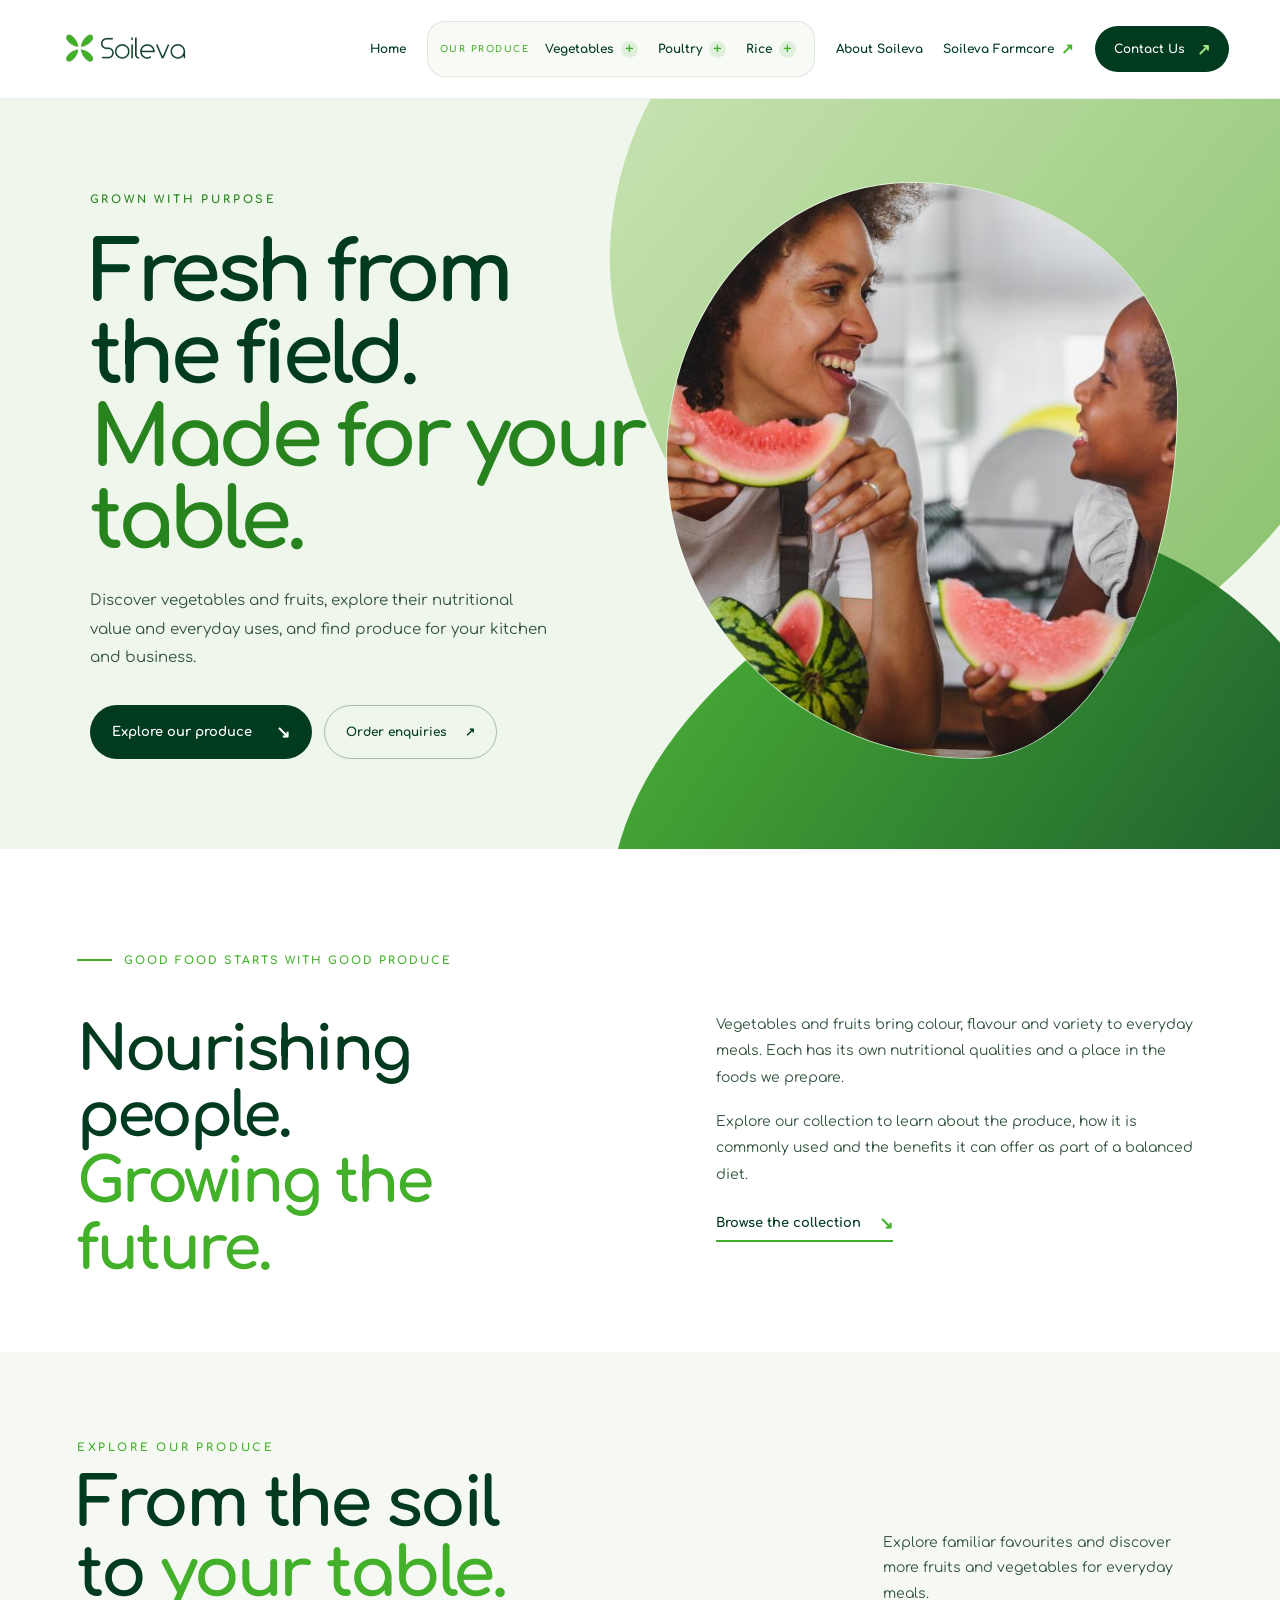
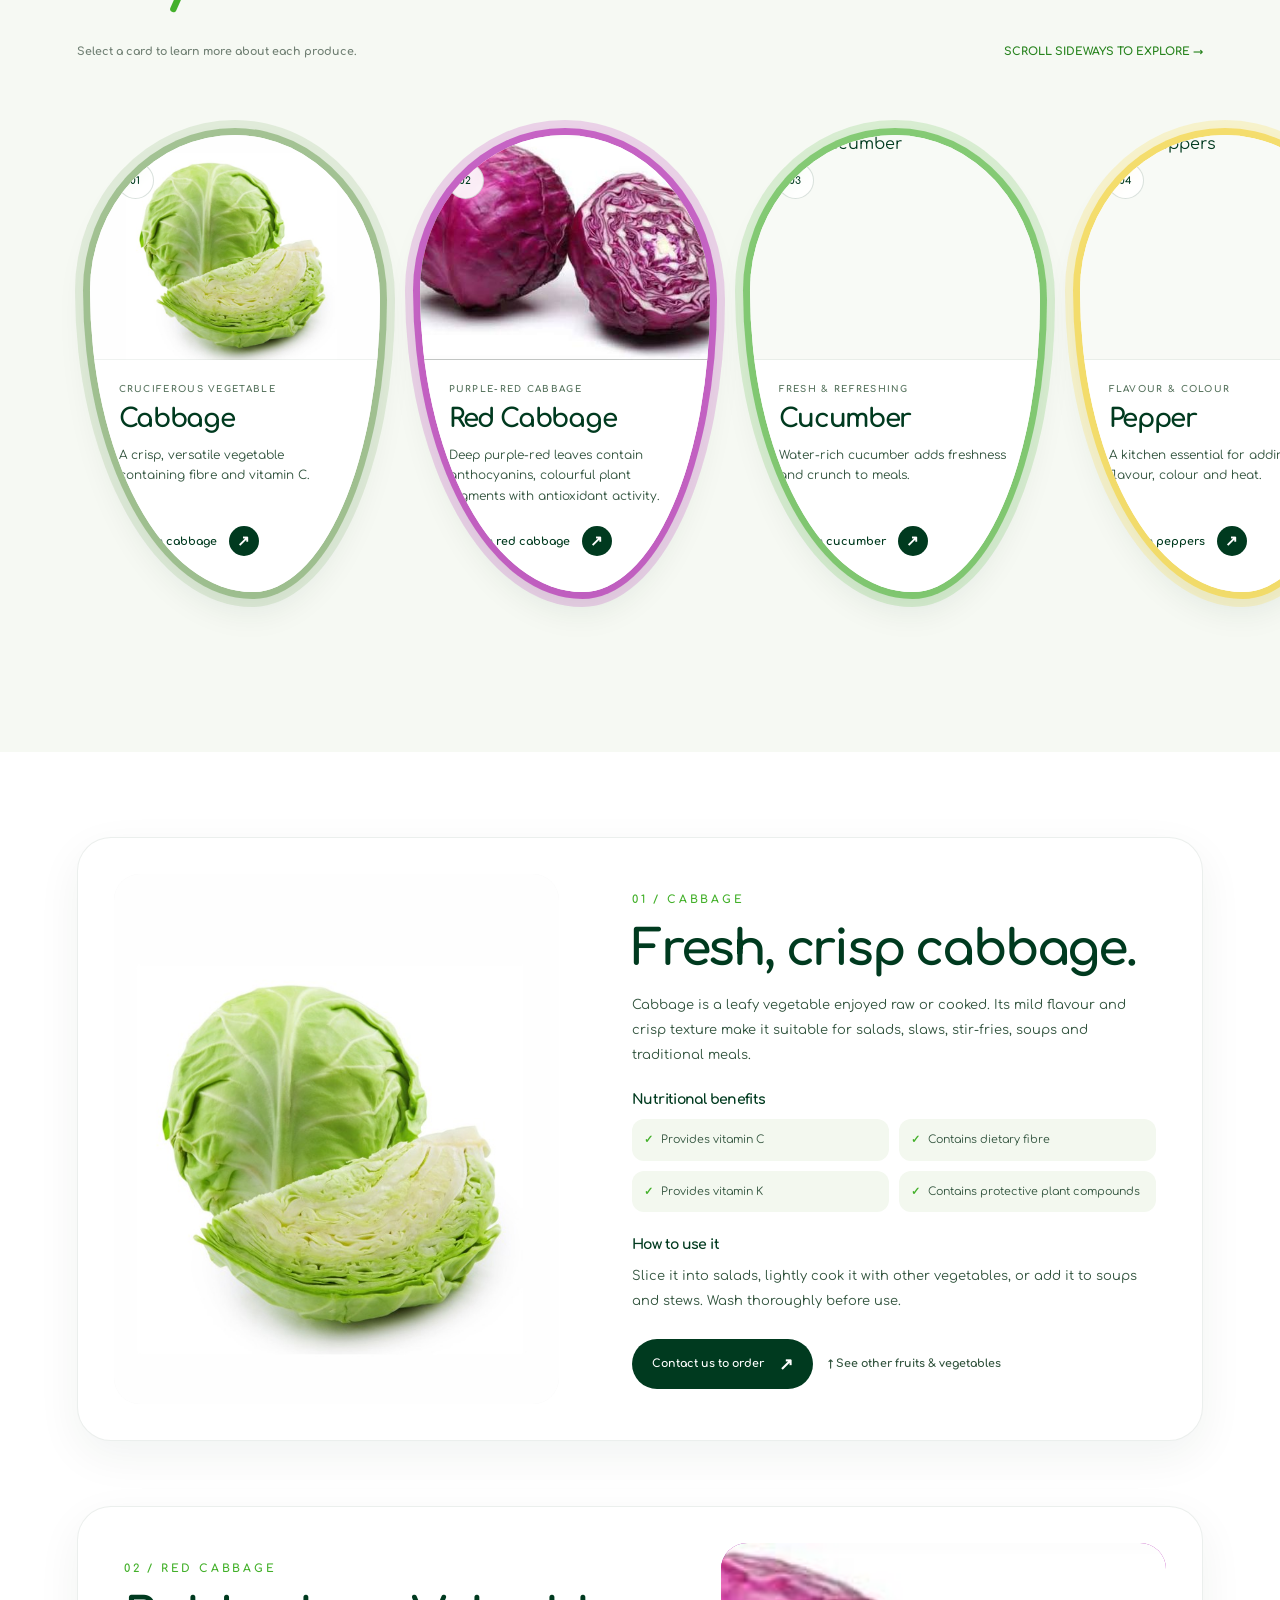
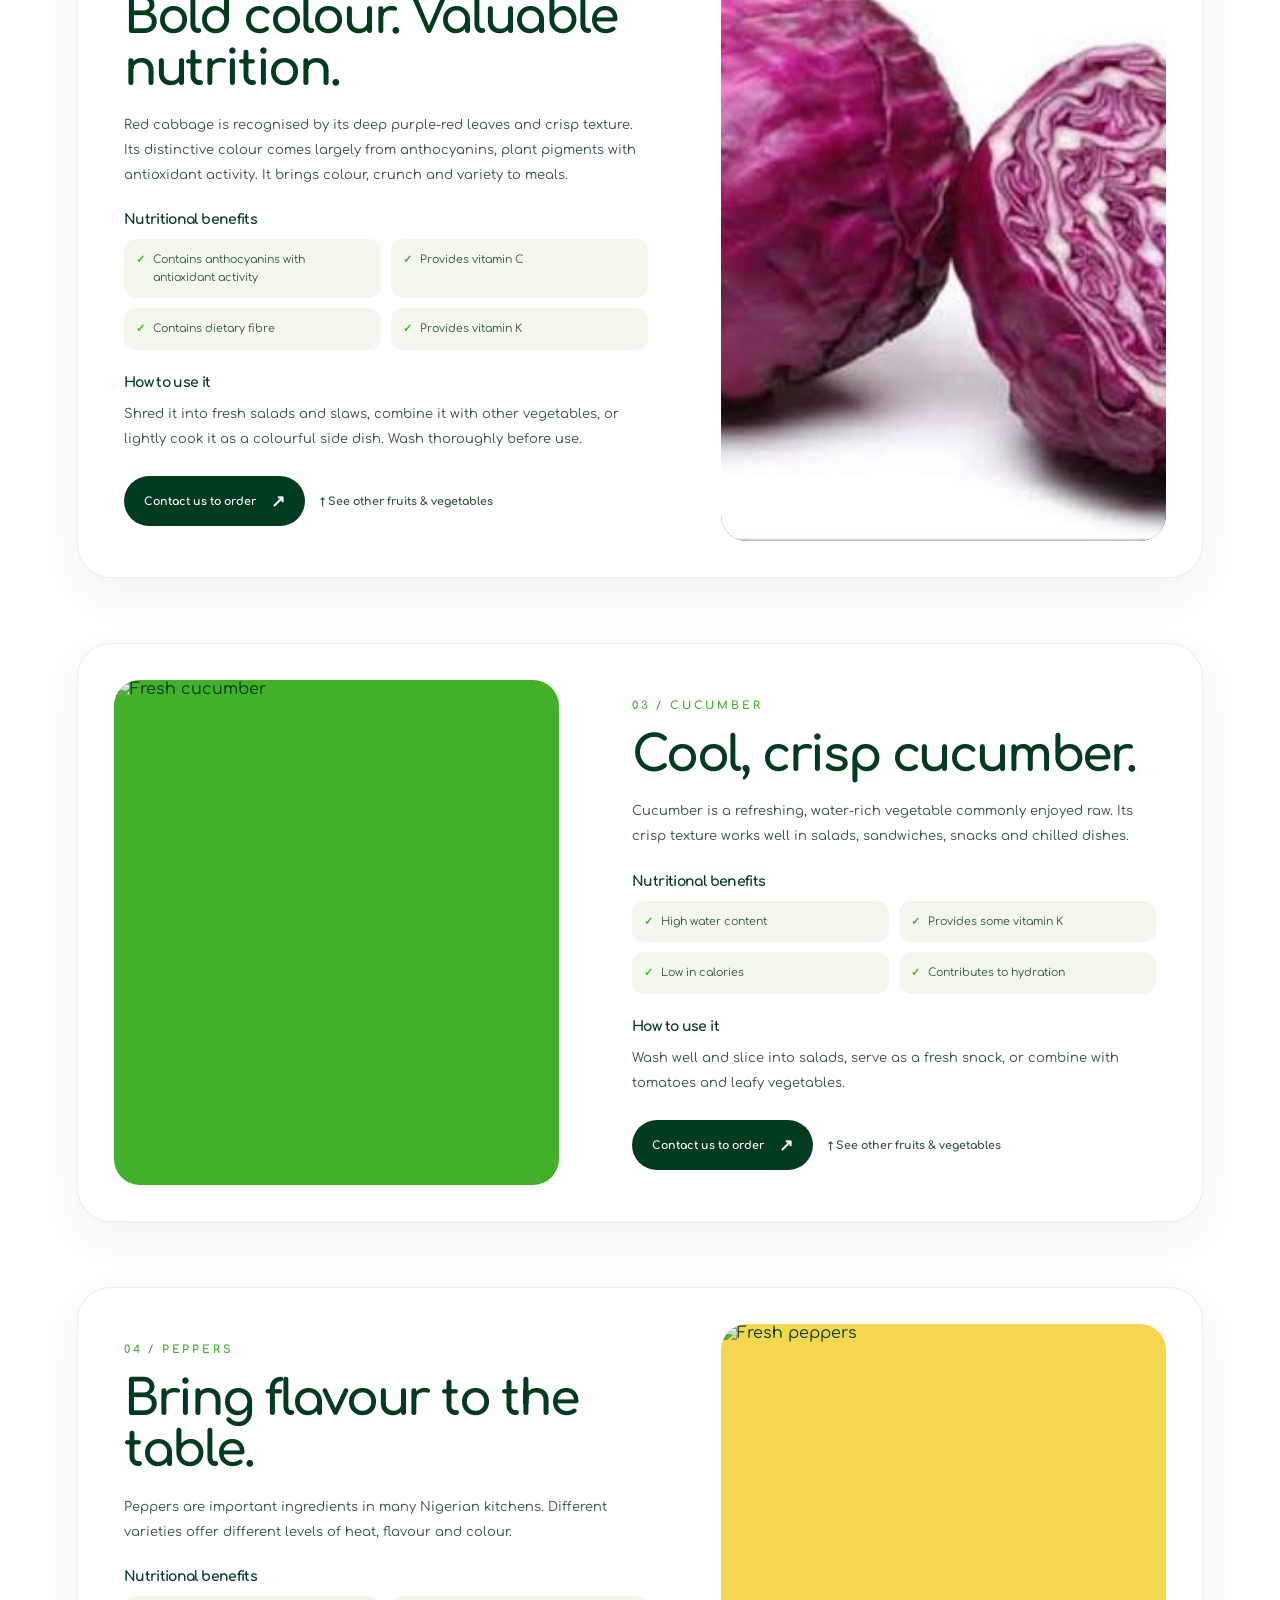
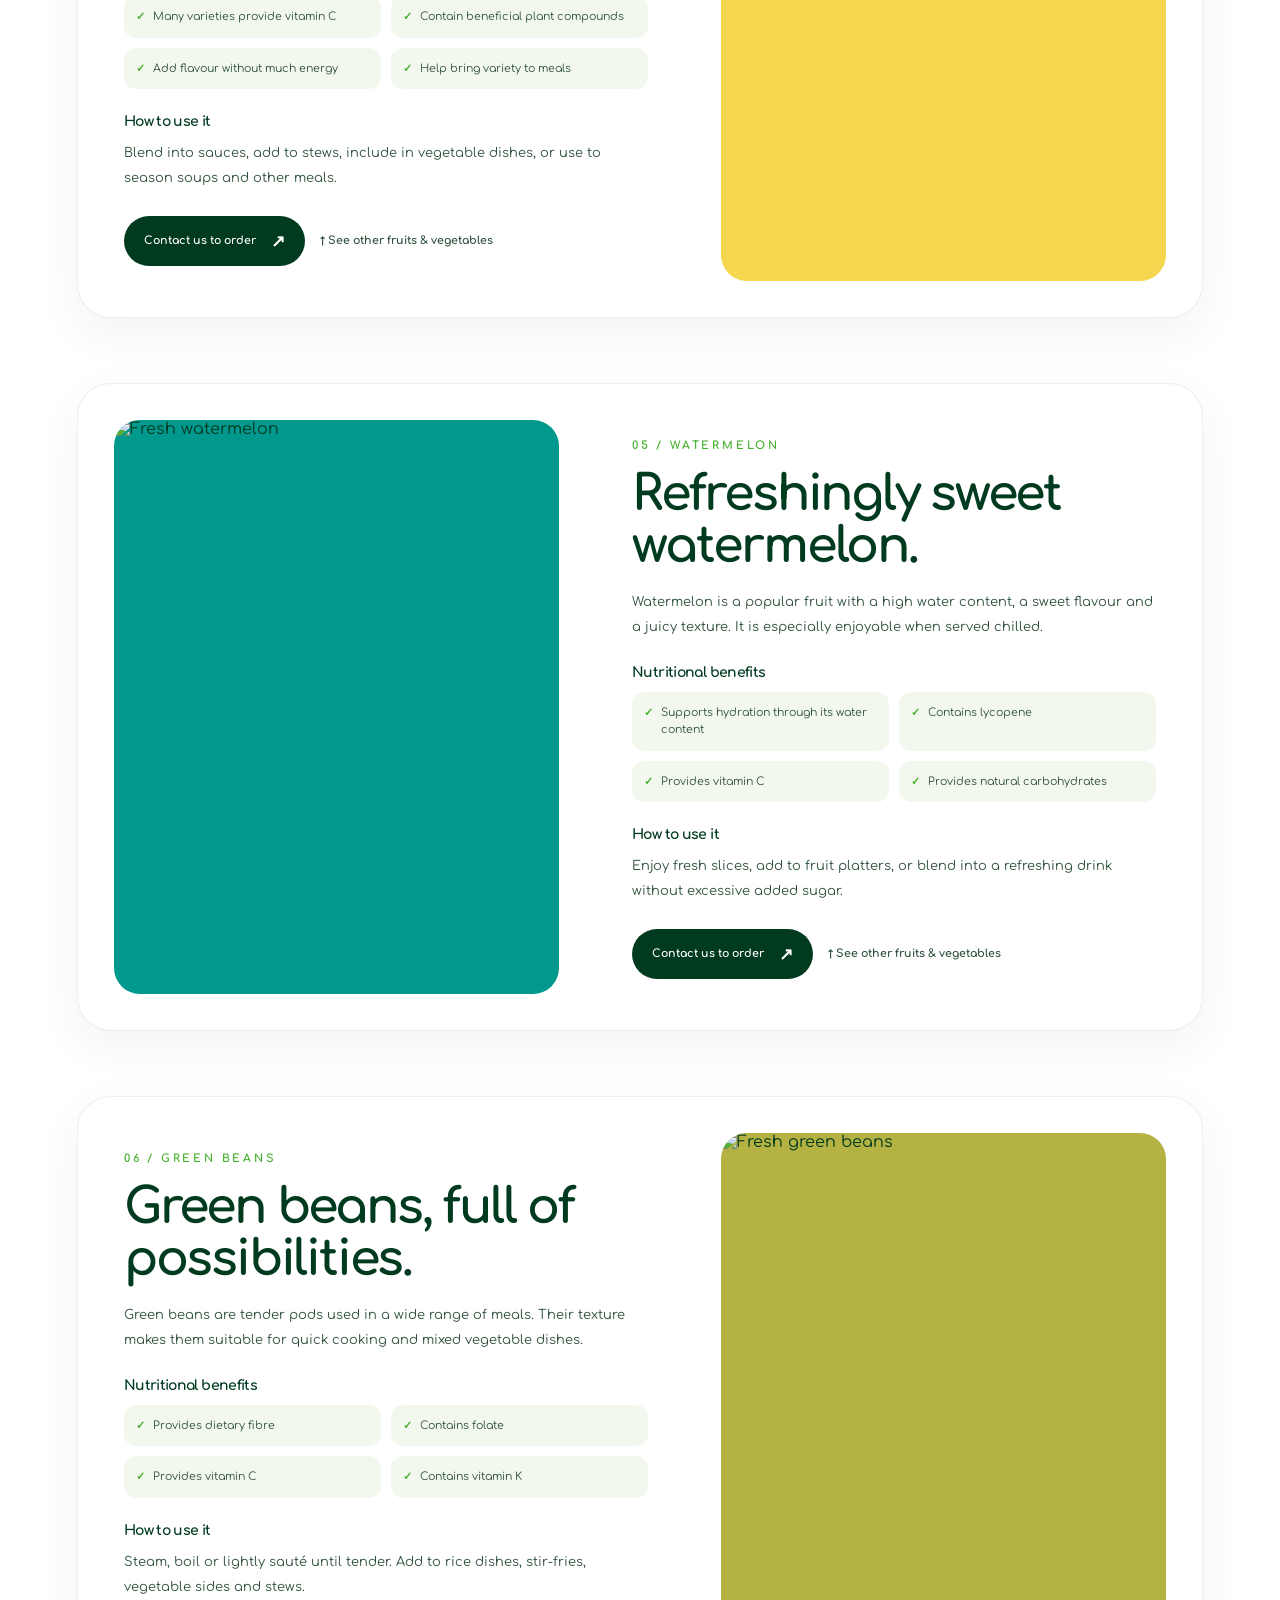
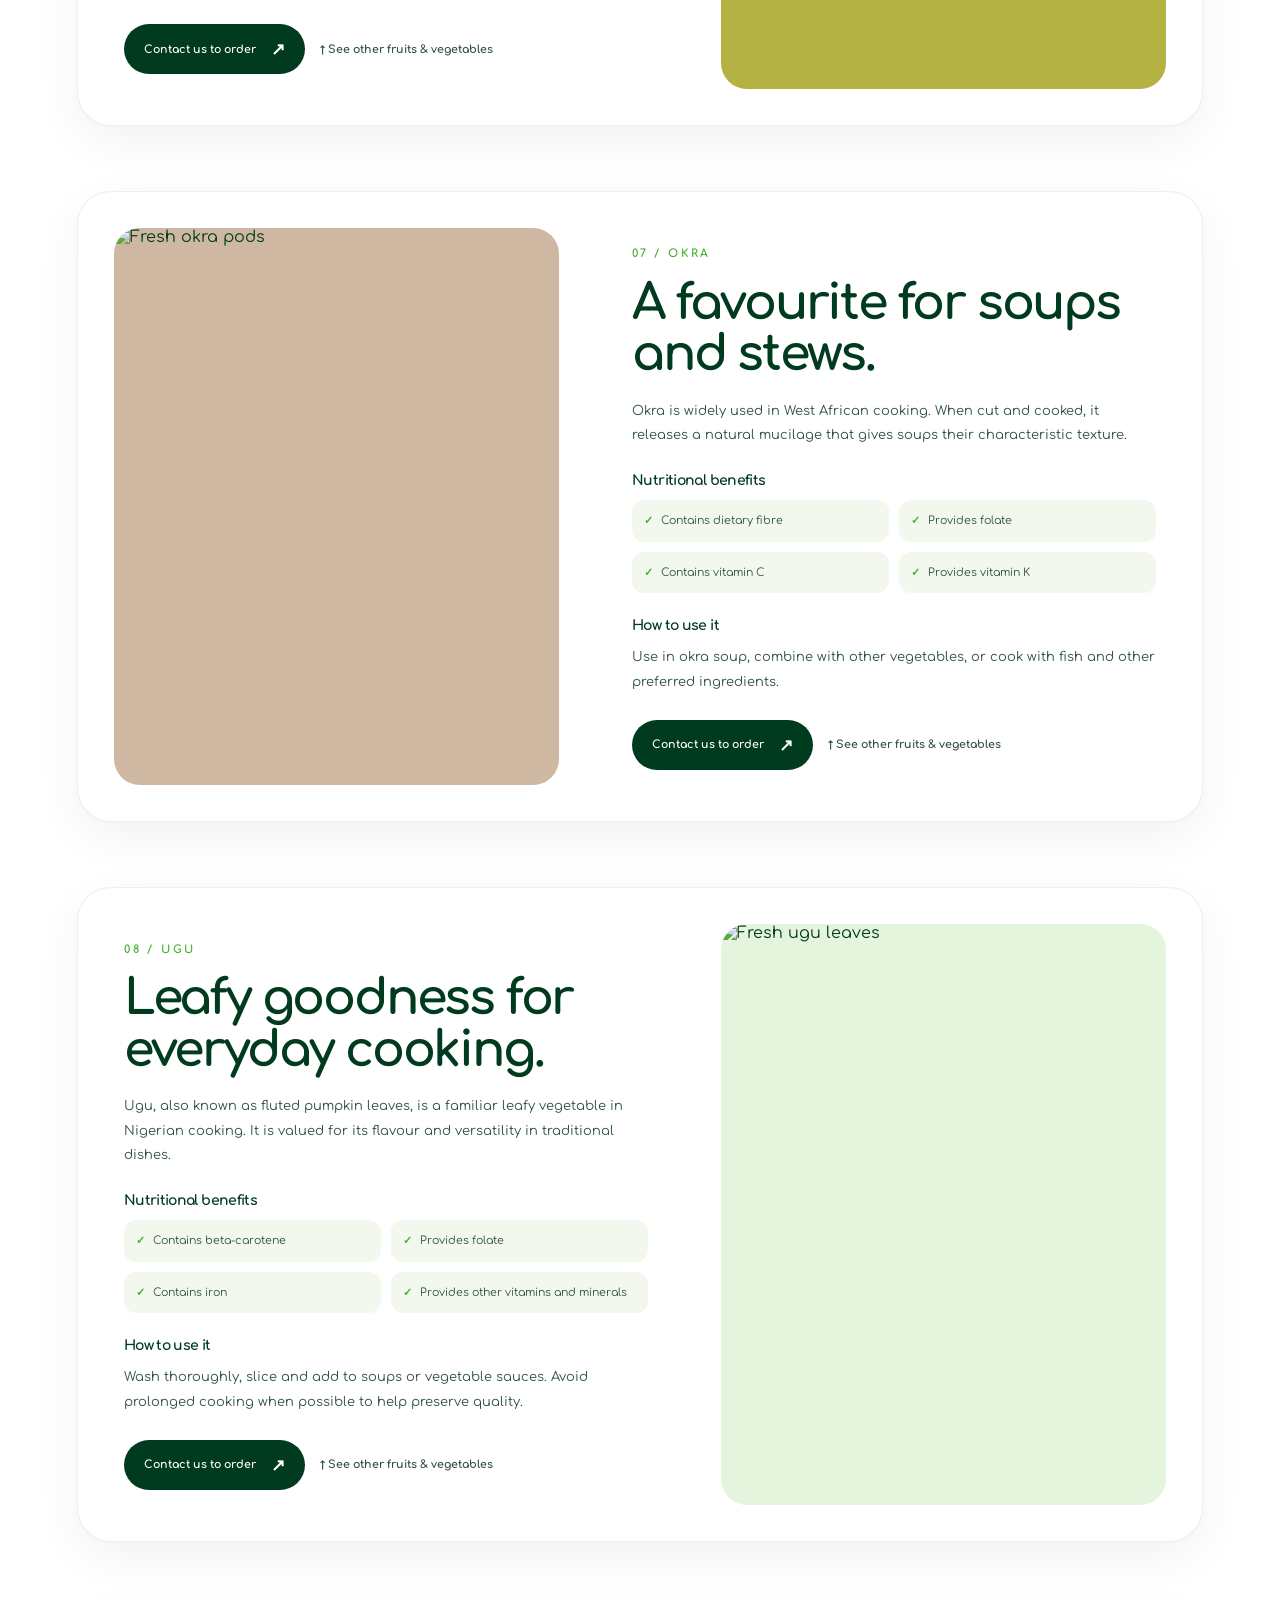
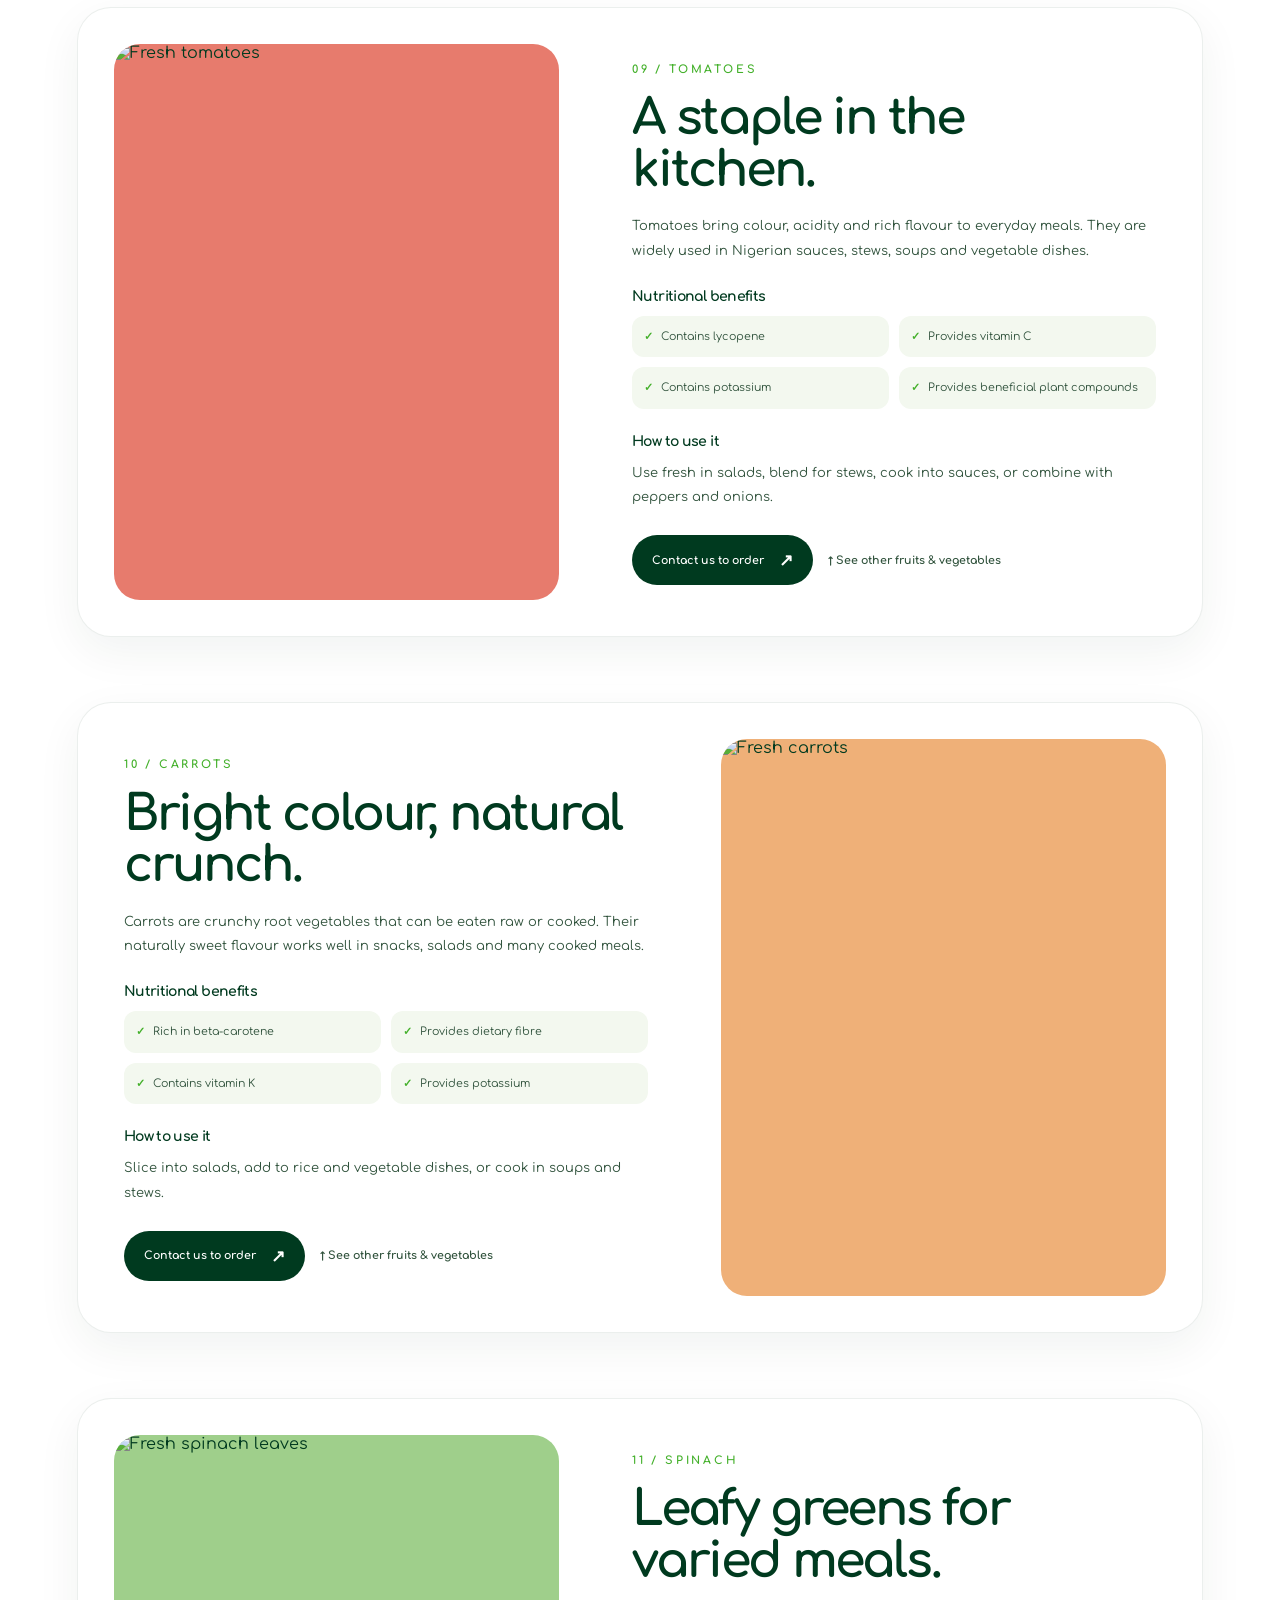
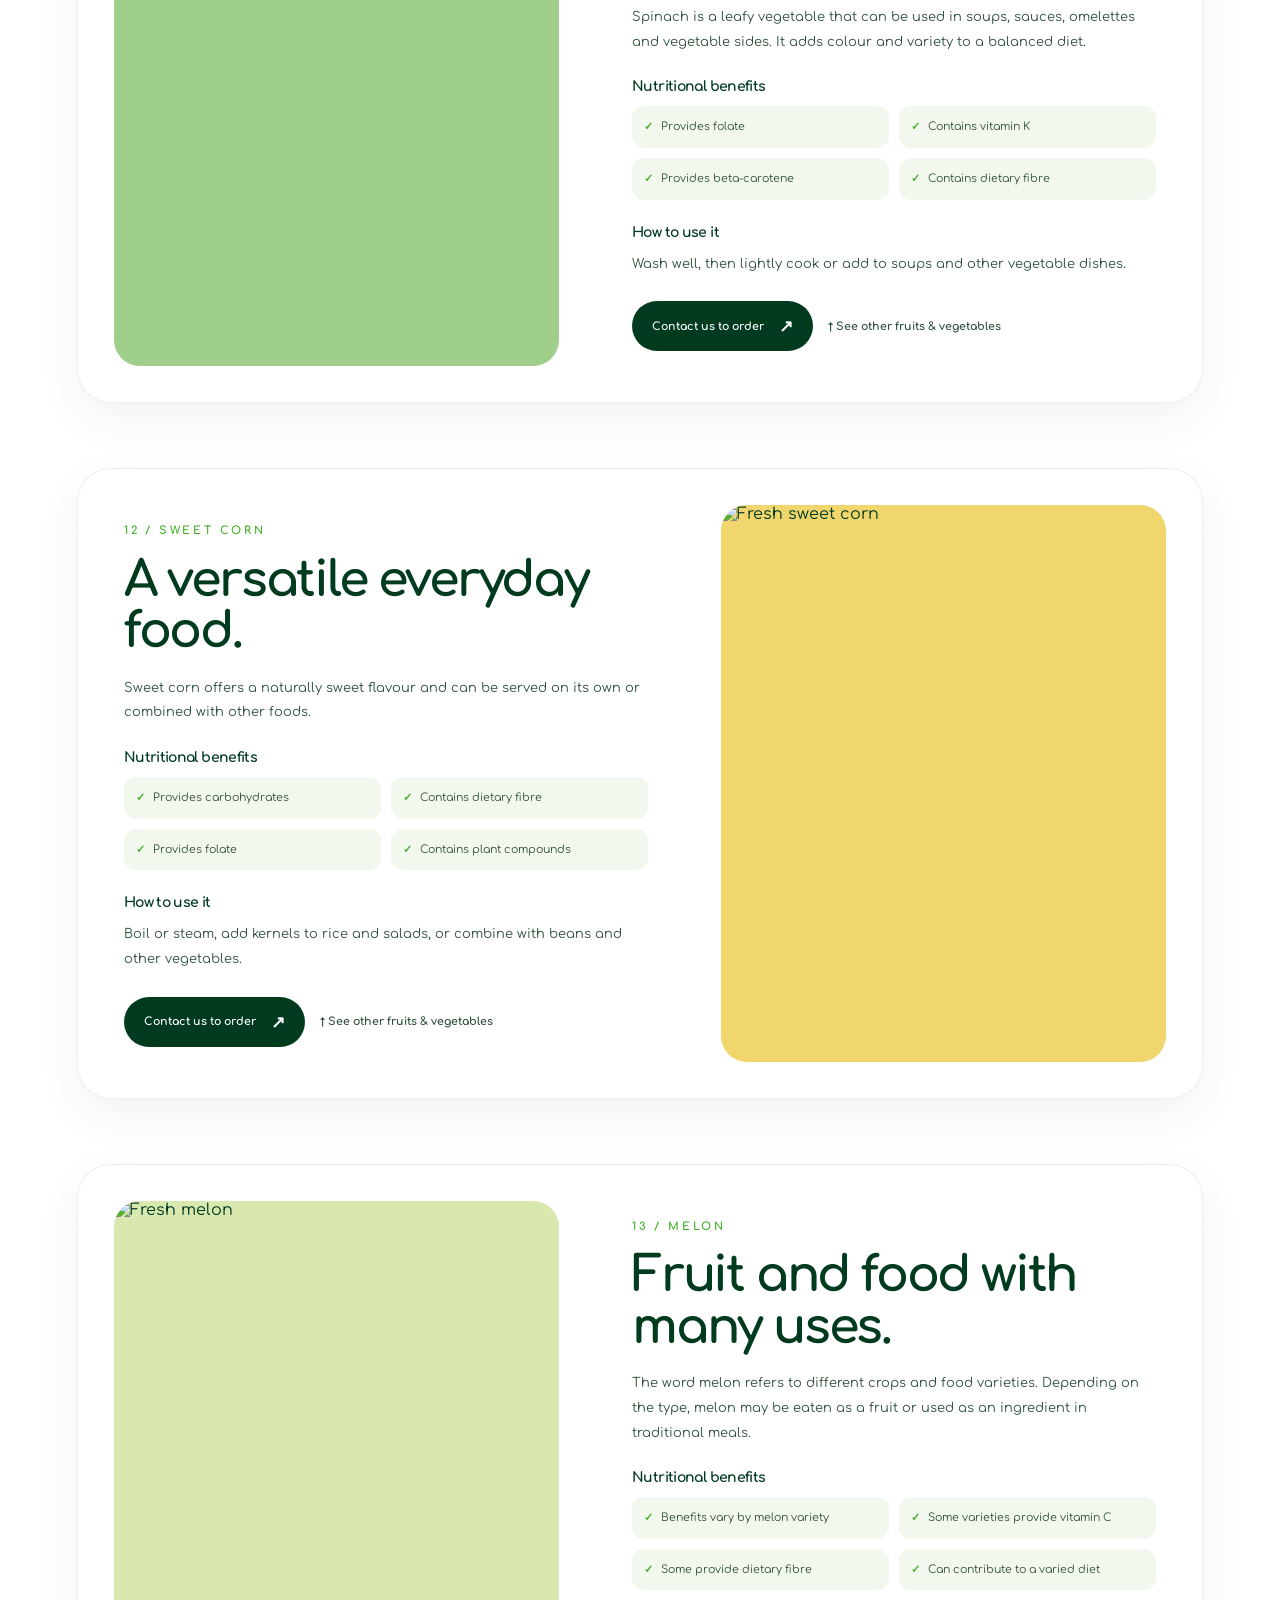
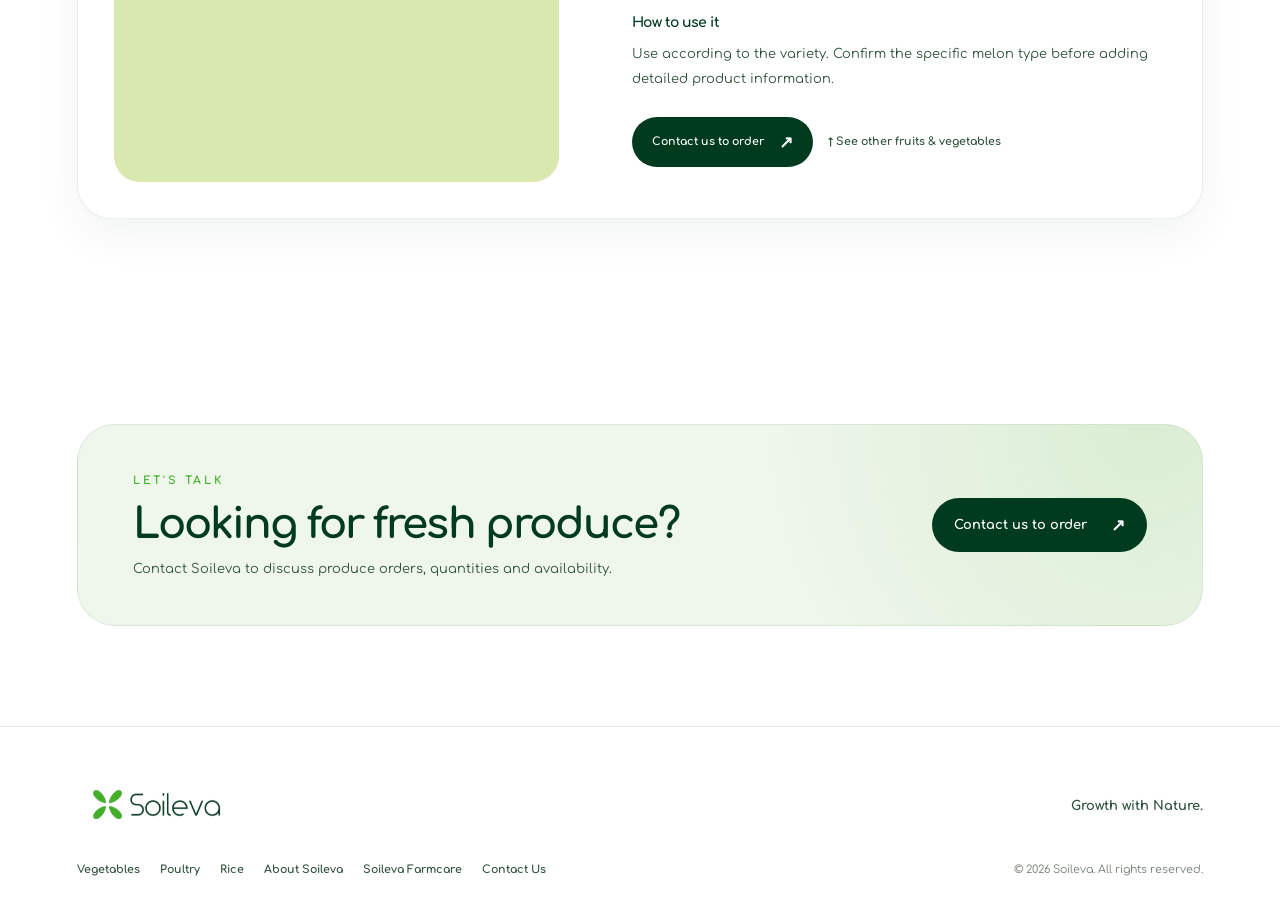
==== commit c8ce474b: "Update index.html" ====
--- a/index.html
+++ b/index.html
@@ -209,7 +209,14 @@
 
     /* ========================================
        PRODUCE COLLECTION
-       Organic seed-shaped cards
+       Organic seed-shaped cards with coloured
+       halos around the outside.
+
+       IMPORTANT:
+       The cards remain white.
+       The produce colours surround their
+       organic silhouettes instead of filling
+       the seed-shaped cards themselves.
     ======================================== */
 
     .vegetable-collection {
@@ -239,12 +246,12 @@
 
     .vegetable-card-track {
       display: flex;
-      gap: 28px;
-      padding: 30px 6% 45px;
+      gap: 40px;
+      padding: 42px 7% 55px;
       overflow-x: auto;
       overflow-y: hidden;
       scroll-snap-type: x mandatory;
-      scroll-padding-left: 6%;
+      scroll-padding-left: 7%;
       overscroll-behavior-x: contain;
       scrollbar-width: thin;
       scrollbar-color: #8ab879 #e3ecde;
@@ -266,9 +273,14 @@
     }
 
     /*
-      Each card has a gently irregular seed silhouette.
-      The asymmetrical curves make the collection feel
-      organic rather than like a row of rounded boxes.
+      Organic seed silhouette.
+
+      The white card sits in the centre.
+      Two soft shadows follow its irregular
+      outline to create a coloured outer halo.
+
+      The first halo is stronger.
+      The second halo blends into the section.
     */
 
     .vegetable-card {
@@ -283,12 +295,16 @@
         50% 50% 44% 56% /
         34% 36% 64% 66%;
 
-      background: var(--card-colour, #ffffff);
+      background: #ffffff;
       color: #003a1f;
+
       scroll-snap-align: start;
       isolation: isolate;
 
-      box-shadow: 0 16px 35px rgba(0, 58, 31, 0.09);
+      box-shadow:
+        0 0 0 7px var(--halo-colour, rgba(67, 176, 42, 0.28)),
+        0 0 0 15px var(--halo-soft, rgba(67, 176, 42, 0.10)),
+        0 18px 35px rgba(0, 58, 31, 0.09);
 
       transition:
         transform 0.35s ease,
@@ -297,21 +313,25 @@
 
     .vegetable-card:hover {
       transform: translateY(-8px) rotate(-0.6deg);
-      box-shadow: 0 25px 45px rgba(0, 58, 31, 0.16);
-    }
+
+      box-shadow:
+        0 0 0 9px var(--halo-colour, rgba(67, 176, 42, 0.34)),
+        0 0 0 19px var(--halo-soft, rgba(67, 176, 42, 0.13)),
+        0 25px 45px rgba(0, 58, 31, 0.15);
+    }
+
+    /*
+      Keep the image area clean.
+      The selected colour is only a fallback
+      behind the image, not a card fill.
+    */
 
     .vegetable-card-image {
       position: relative;
       flex: 0 0 225px;
       height: 225px;
       overflow: hidden;
-      background:
-        radial-gradient(
-          circle at 45% 40%,
-          rgba(255, 255, 255, 0.75),
-          transparent 65%
-        ),
-        var(--card-colour, #e7eee4);
+      background: #f8faf6;
     }
 
     .vegetable-card-image img {
@@ -345,7 +365,7 @@
       height: 37px;
       border: 1px solid rgba(0, 58, 31, 0.15);
       border-radius: 50%;
-      background: rgba(255, 255, 255, 0.84);
+      background: rgba(255, 255, 255, 0.90);
       color: #003a1f;
       font-size: 10px;
       font-weight: 900;
@@ -358,11 +378,12 @@
       flex-direction: column;
       align-items: flex-start;
       padding: 23px 29px 36px;
+      background: #ffffff;
     }
 
     .vegetable-card-category {
       margin-bottom: 9px;
-      color: rgba(0, 58, 31, 0.72);
+      color: #53705a;
       font-size: 9px;
       font-weight: 900;
       letter-spacing: 1.3px;
@@ -371,6 +392,7 @@
 
     .vegetable-card h3 {
       margin: 0 0 11px;
+      color: #003a1f;
       font-size: 26px;
       font-weight: 900;
       line-height: 1.1;
@@ -411,93 +433,76 @@
       transform: rotate(45deg);
     }
 
-    /* Card colours */
+    /* ========================================
+       INDIVIDUAL CARD COLOUR HALOS
+
+       These colours surround each seed shape.
+       They do not fill the white card interior.
+    ======================================== */
 
     .card-cabbage-one {
-      --card-colour: #ffffff;
+      --halo-colour: rgba(116, 163, 91, 0.55);
+      --halo-soft: rgba(116, 163, 91, 0.17);
     }
 
     .card-cabbage-two {
-      --card-colour: #A800A8;
-      color: #ffffff;
-    }
-
-    .card-cabbage-two .vegetable-card-category,
-    .card-cabbage-two p {
-      color: rgba(255, 255, 255, 0.94);
-    }
-
-    .card-cabbage-two .vegetable-card-link {
-      color: #ffffff;
-    }
-
-    .card-cabbage-two .vegetable-card-link span {
-      background: #ffffff;
-      color: #A800A8;
+      --halo-colour: rgba(168, 0, 168, 0.52);
+      --halo-soft: rgba(168, 0, 168, 0.16);
     }
 
     .card-cucumber {
-      --card-colour: #43b02a;
-    }
-
-    .card-cucumber .vegetable-card-category,
-    .card-cucumber p {
-      color: #153f18;
+      --halo-colour: rgba(67, 176, 42, 0.55);
+      --halo-soft: rgba(67, 176, 42, 0.17);
     }
 
     .card-pepper {
-      --card-colour: #f4d74e;
+      --halo-colour: rgba(244, 215, 78, 0.75);
+      --halo-soft: rgba(244, 215, 78, 0.24);
     }
 
     .card-watermelon {
-      --card-colour: #01998e;
-      color: #ffffff;
-    }
-
-    .card-watermelon .vegetable-card-category,
-    .card-watermelon p {
-      color: rgba(255, 255, 255, 0.94);
-    }
-
-    .card-watermelon .vegetable-card-link {
-      color: #ffffff;
-    }
-
-    .card-watermelon .vegetable-card-link span {
-      background: #ffffff;
-      color: #01998e;
+      --halo-colour: rgba(1, 153, 142, 0.55);
+      --halo-soft: rgba(1, 153, 142, 0.17);
     }
 
     .card-green-beans {
-      --card-colour: #B3B242;
+      --halo-colour: rgba(179, 178, 66, 0.62);
+      --halo-soft: rgba(179, 178, 66, 0.20);
     }
 
     .card-okra {
-      --card-colour: #CEB8A1;
+      --halo-colour: rgba(206, 184, 161, 0.75);
+      --halo-soft: rgba(206, 184, 161, 0.27);
     }
 
     .card-ugu {
-      --card-colour: #e5f4dc;
+      --halo-colour: rgba(119, 176, 93, 0.55);
+      --halo-soft: rgba(119, 176, 93, 0.17);
     }
 
     .card-tomatoes {
-      --card-colour: #e77b6d;
+      --halo-colour: rgba(231, 123, 109, 0.62);
+      --halo-soft: rgba(231, 123, 109, 0.21);
     }
 
     .card-carrots {
-      --card-colour: #efb078;
+      --halo-colour: rgba(239, 176, 120, 0.72);
+      --halo-soft: rgba(239, 176, 120, 0.24);
     }
 
     .card-spinach {
-      --card-colour: #9fcf8b;
+      --halo-colour: rgba(110, 174, 85, 0.56);
+      --halo-soft: rgba(110, 174, 85, 0.18);
     }
 
     .card-corn {
-      --card-colour: #f0d66d;
+      --halo-colour: rgba(240, 214, 109, 0.78);
+      --halo-soft: rgba(240, 214, 109, 0.27);
     }
 
     .card-melon {
-      --card-colour: #d9e8ae;
+      --halo-colour: rgba(177, 201, 116, 0.65);
+      --halo-soft: rgba(177, 201, 116, 0.22);
     }
 
     /* ========================================
@@ -748,6 +753,10 @@
       .vegetable-card {
         flex-basis: 280px;
       }
+
+      .vegetable-card-track {
+        gap: 36px;
+      }
     }
 
     @media (max-width: 600px) {
@@ -857,9 +866,9 @@
       }
 
       .vegetable-card-track {
-        gap: 20px;
-        padding: 25px 6% 35px;
-        scroll-padding-left: 6%;
+        gap: 32px;
+        padding: 35px 7% 45px;
+        scroll-padding-left: 7%;
       }
 
       .vegetable-card {
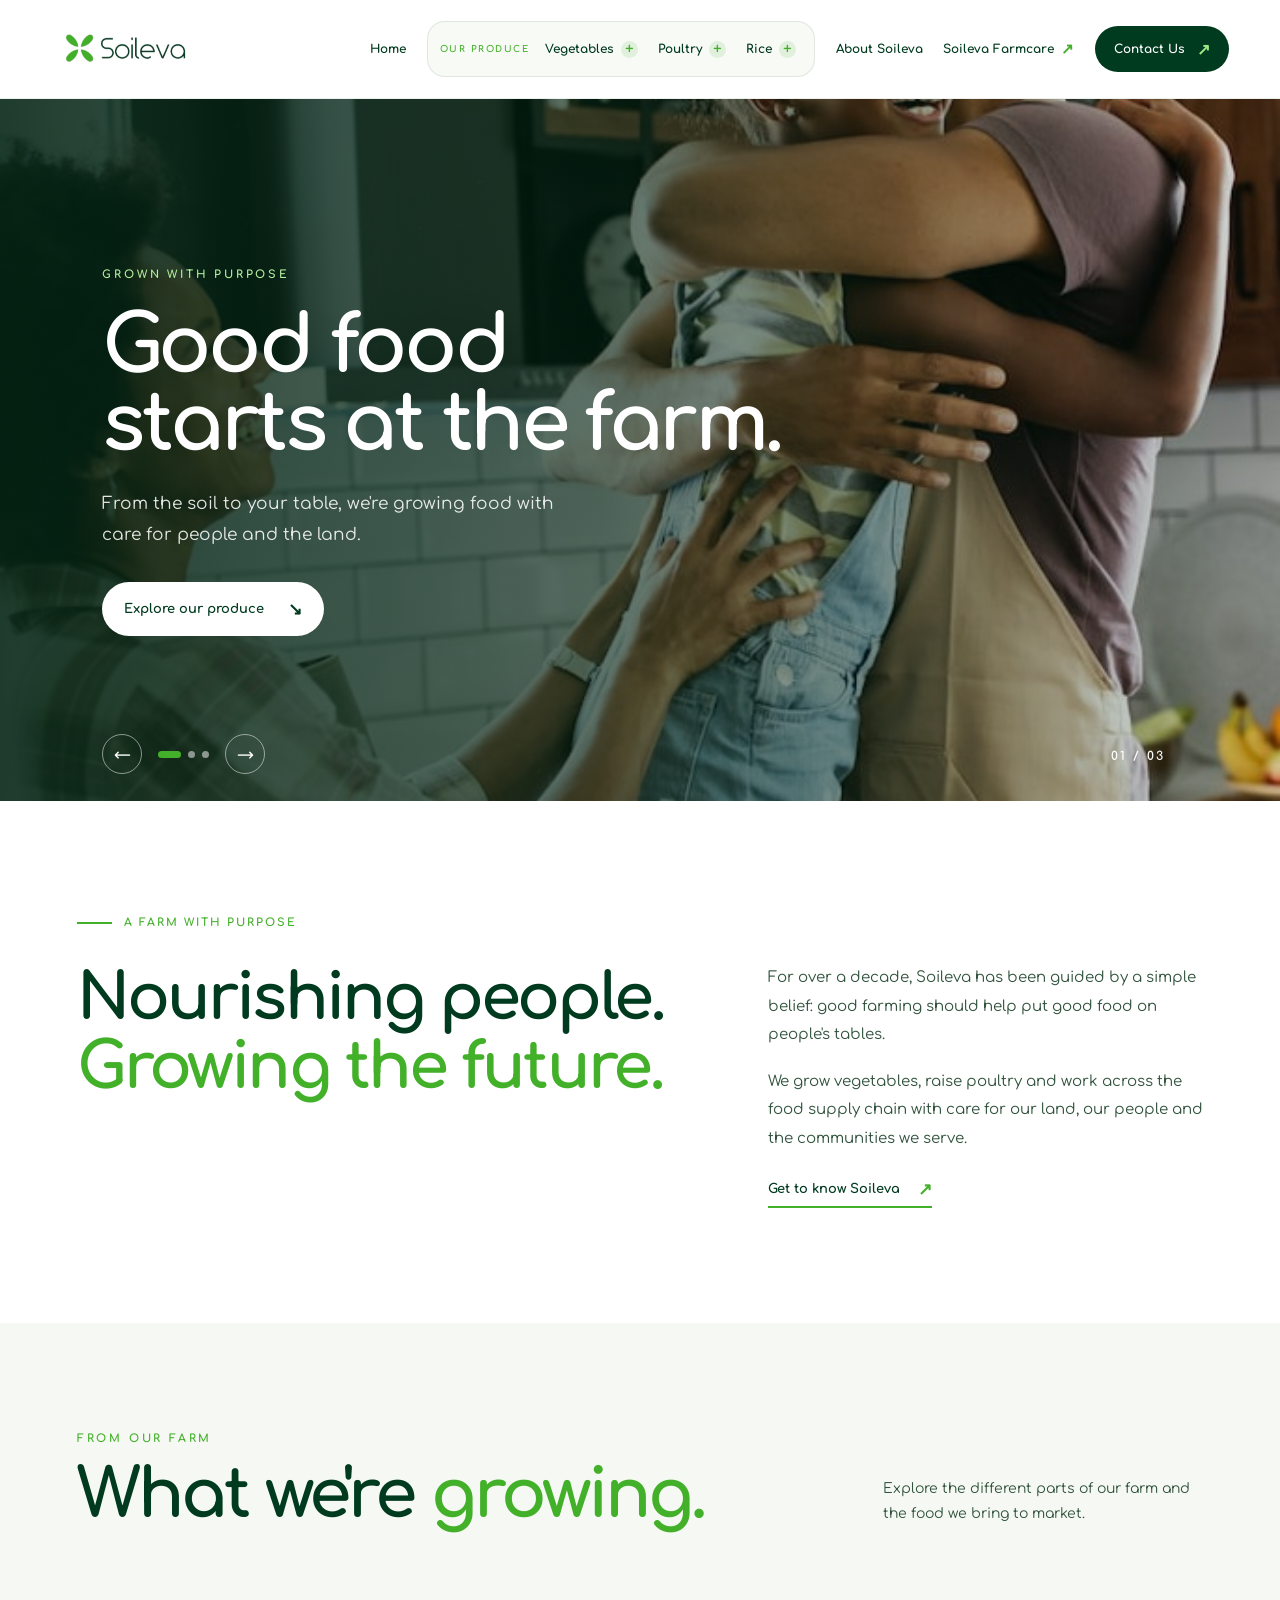
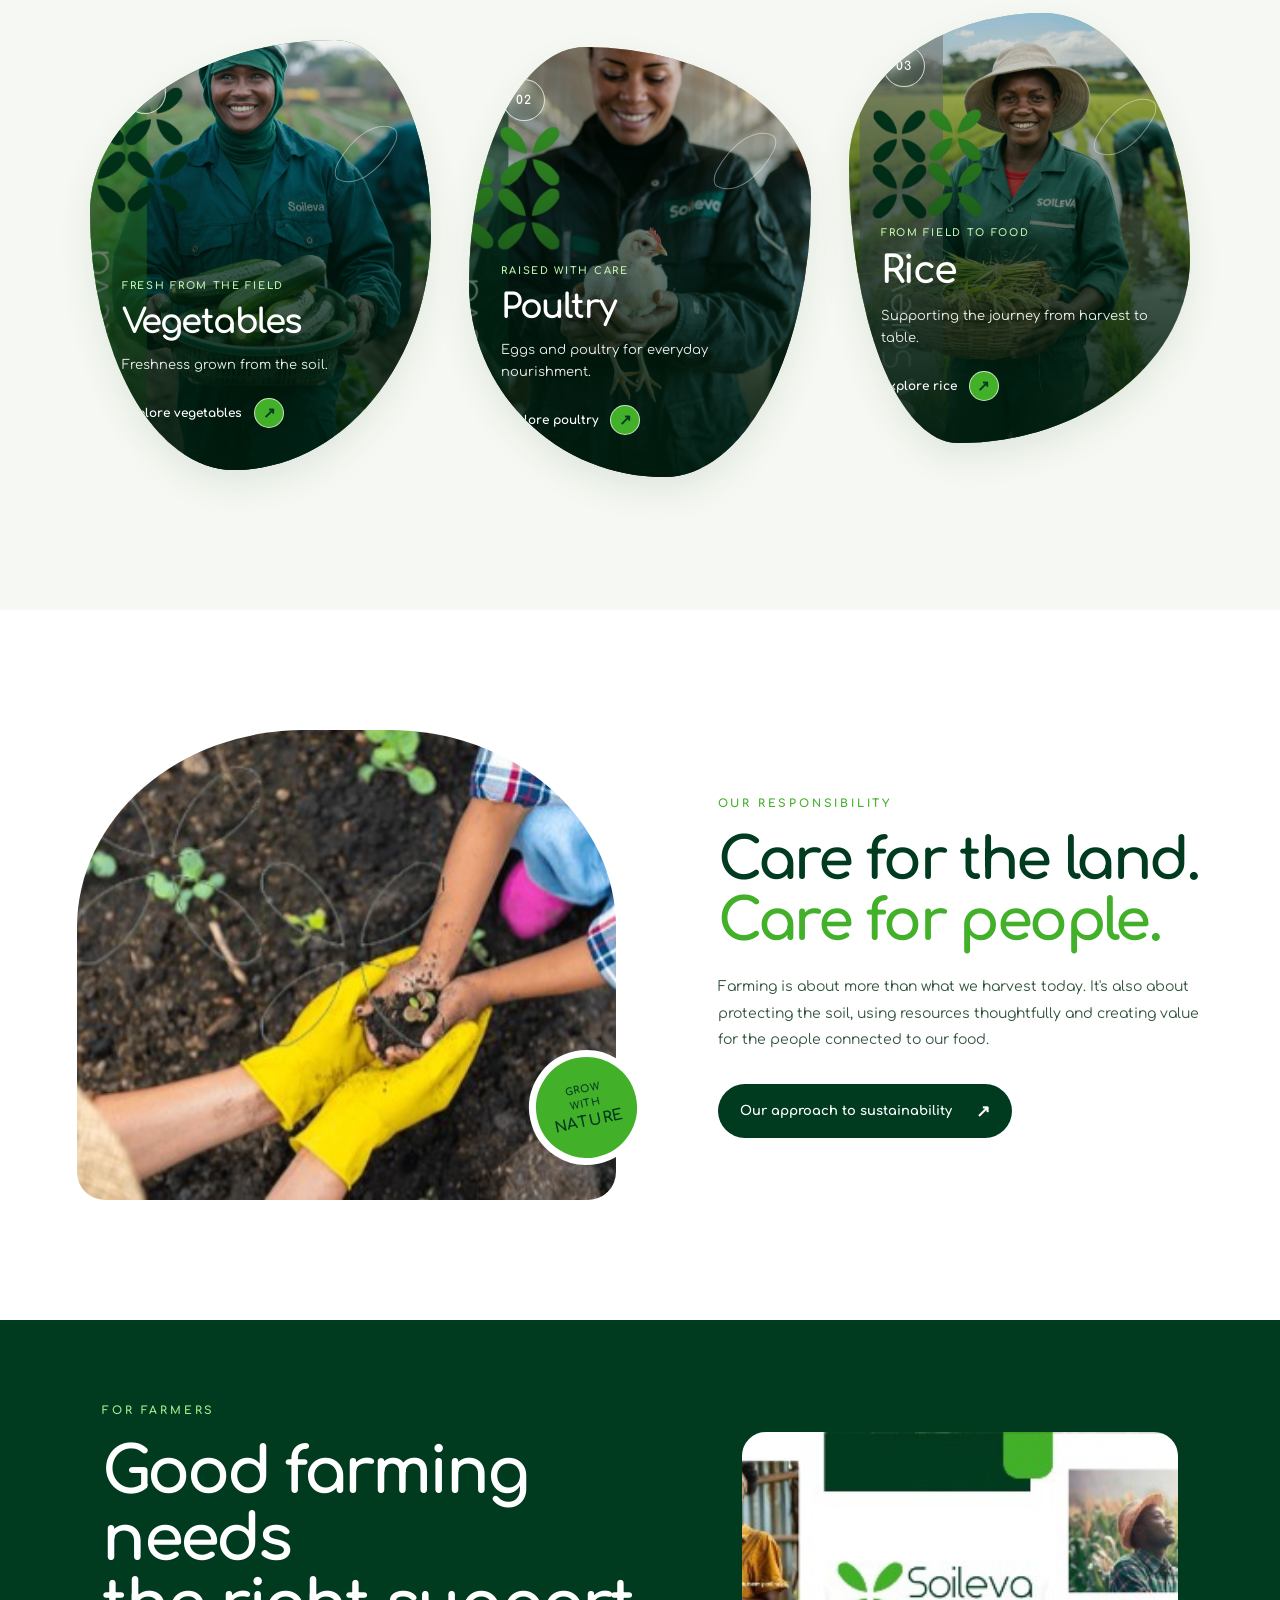
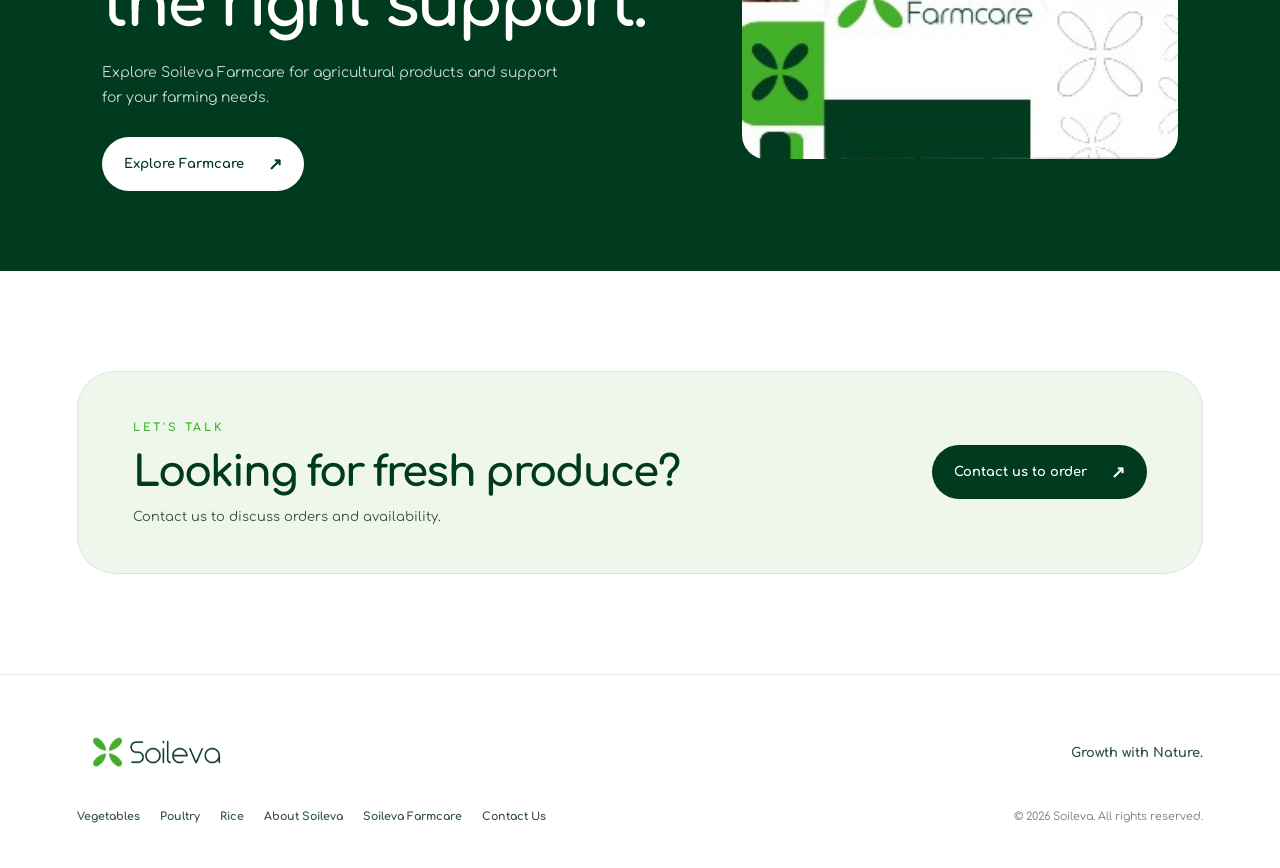
==== commit 0b597421: "Update index.html" ====
--- a/index.html
+++ b/index.html
@@ -1,2168 +1,629 @@
-<!DOCTYPE html>
-<html lang="en">
-<head>
-  <meta charset="UTF-8">
-  <meta name="viewport" content="width=device-width, initial-scale=1.0">
-
-  <title>Fresh Vegetables & Fruits | Soileva — Growth with Nature</title>
-
-  <meta name="description"
-        content="Explore Soileva's vegetables and fruits, learn about their nutritional benefits and uses, and contact us to discuss orders and availability.">
-
-  <meta name="theme-color" content="#003a1f">
-
-  <link rel="preconnect" href="https://fonts.googleapis.com">
-  <link rel="preconnect" href="https://fonts.gstatic.com" crossorigin>
-  <link href="https://fonts.googleapis.com/css2?family=Comfortaa:wght@300;400;500;600;700&display=swap" rel="stylesheet">
-
-  <link rel="stylesheet" href="style.css">
-
-  <style>
-    /* ========================================
-       SHARED BRAND LOGO
-    ======================================== */
-
-    .brand-logo {
-      display: block;
-      width: 150px;
-      max-width: 100%;
-      height: auto;
-      object-fit: contain;
-    }
-
-    .footer-brand .brand-logo {
-      width: 160px;
-    }
-
-    /* ========================================
-       VEGETABLES HERO
-    ======================================== */
-
-    .vegetable-hero {
-      position: relative;
-      display: flex;
-      align-items: center;
-      min-height: 650px;
-      padding: 90px max(7%, calc((100% - 1280px) / 2));
-      overflow: hidden;
-      isolation: isolate;
-      background: #eff6eb;
-    }
-
-    .vegetable-hero::before {
-      position: absolute;
-      z-index: -3;
-      top: -210px;
-      right: -130px;
-      width: 790px;
-      height: 790px;
-      content: "";
-      border-radius: 48% 52% 63% 37% / 44% 39% 61% 56%;
-      background: linear-gradient(145deg, #cfe7b9, #82bd65);
-      transform: rotate(-16deg);
-    }
-
-    .vegetable-hero::after {
-      position: absolute;
-      z-index: -2;
-      right: -90px;
-      bottom: -350px;
-      width: 760px;
-      height: 650px;
-      content: "";
-      border-radius: 60% 40% 35% 65% / 45% 55% 45% 55%;
-      background: linear-gradient(145deg, #43b02a, #003a1f);
-      opacity: 0.94;
-      transform: rotate(-20deg);
-    }
-
-    .hero-colour-shape {
-      position: absolute;
-      z-index: -1;
-      top: 110px;
-      right: 16%;
-      width: 180px;
-      height: 250px;
-      border-radius: 75% 25% 65% 35% / 45% 55% 45% 55%;
-      background: rgba(255, 255, 255, 0.32);
-      transform: rotate(32deg);
-    }
-
-    .hero-image-placeholder {
-      position: absolute;
-      z-index: -1;
-      top: 11%;
-      right: 8%;
-      width: 40%;
-      height: 77%;
-      overflow: hidden;
-      border: 1px solid rgba(255, 255, 255, 0.6);
-      border-radius: 48% 52% 40% 60% / 48% 38% 62% 52%;
-      background: rgba(255, 255, 255, 0.12);
-    }
-
-    .hero-image-placeholder img {
-      width: 100%;
-      height: 100%;
-      object-fit: cover;
-    }
-
-    .hero-image-placeholder img[src=""],
-    .hero-image-placeholder img:not([src]) {
-      display: none;
-    }
-
-    .vegetable-hero-content {
-      position: relative;
-      z-index: 2;
-      max-width: 660px;
-    }
-
-    .vegetable-hero-content .eyebrow {
-      display: inline-block;
-      margin-bottom: 24px;
-      color: #27831d;
-    }
-
-    .vegetable-hero-content h1 {
-      margin: 0 0 25px;
-      font-size: clamp(48px, 6.5vw, 86px);
-      font-weight: 900;
-      line-height: 0.99;
-      letter-spacing: -0.06em;
-    }
-
-    .vegetable-hero-content h1 span {
-      color: #27831d;
-    }
-
-    .vegetable-hero-content p {
-      max-width: 465px;
-      margin-bottom: 32px;
-      color: #31533d;
-      font-size: 15px;
-      line-height: 1.9;
-    }
-
-    .hero-actions {
-      display: flex;
-      flex-wrap: wrap;
-      gap: 12px;
-    }
-
-    .button-outline {
-      display: inline-flex;
-      align-items: center;
-      justify-content: center;
-      gap: 18px;
-      padding: 16px 21px;
-      border: 1px solid rgba(0, 58, 31, 0.3);
-      border-radius: 100px;
-      color: #003a1f;
-      font-size: 12px;
-      font-weight: 800;
-      transition: background 0.2s ease, transform 0.2s ease;
-    }
-
-    .button-outline:hover {
-      background: #ffffff;
-      transform: translateY(-3px);
-    }
-
-    /* ========================================
-       PAGE INTRODUCTION
-    ======================================== */
-
-    .vegetable-intro {
-      padding-top: 105px;
-      padding-bottom: 70px;
-    }
-
-    .vegetable-intro-grid {
-      display: grid;
-      grid-template-columns: 1.05fr 0.95fr;
-      align-items: start;
-      gap: 9%;
-    }
-
-    .vegetable-intro h2 {
-      margin: 15px 0 0;
-      font-size: clamp(36px, 4.8vw, 62px);
-      font-weight: 900;
-      line-height: 1.08;
-    }
-
-    .vegetable-intro h2 span {
-      color: #43b02a;
-    }
-
-    .vegetable-intro-copy {
-      padding-top: 10px;
-    }
-
-    .vegetable-intro-copy p {
-      margin-bottom: 17px;
-      color: #31533d;
-      font-size: 14px;
-      line-height: 1.9;
-    }
-
-    /* ========================================
-       PRODUCE COLLECTION
-       Organic seed-shaped cards with coloured
-       halos around the outside.
-
-       IMPORTANT:
-       The cards remain white.
-       The produce colours surround their
-       organic silhouettes instead of filling
-       the seed-shaped cards themselves.
-    ======================================== */
-
-    .vegetable-collection {
-      padding: 85px 0 105px;
-      overflow: hidden;
-      background: #f6f9f3;
-    }
-
-    .vegetable-collection .section-heading {
-      padding: 0 6%;
-    }
-
-    .collection-guide {
-      display: flex;
-      align-items: center;
-      justify-content: space-between;
-      gap: 20px;
-      margin: -30px 6% 35px;
-      color: #718074;
-      font-size: 11px;
-      font-weight: 700;
-    }
-
-    .collection-guide span:last-child {
-      color: #27831d;
-    }
-
-    .vegetable-card-track {
-      display: flex;
-      gap: 40px;
-      padding: 42px 7% 55px;
-      overflow-x: auto;
-      overflow-y: hidden;
-      scroll-snap-type: x mandatory;
-      scroll-padding-left: 7%;
-      overscroll-behavior-x: contain;
-      scrollbar-width: thin;
-      scrollbar-color: #8ab879 #e3ecde;
-      -webkit-overflow-scrolling: touch;
-    }
-
-    .vegetable-card-track::-webkit-scrollbar {
-      height: 7px;
-    }
-
-    .vegetable-card-track::-webkit-scrollbar-track {
-      border-radius: 10px;
-      background: #e3ecde;
-    }
-
-    .vegetable-card-track::-webkit-scrollbar-thumb {
-      border-radius: 10px;
-      background: #8ab879;
-    }
-
-    /*
-      Organic seed silhouette.
-
-      The white card sits in the centre.
-      Two soft shadows follow its irregular
-      outline to create a coloured outer halo.
-
-      The first halo is stronger.
-      The second halo blends into the section.
-    */
-
-    .vegetable-card {
-      position: relative;
-      display: flex;
-      flex: 0 0 290px;
-      flex-direction: column;
-      min-height: 440px;
-      overflow: hidden;
-
-      border-radius:
-        50% 50% 44% 56% /
-        34% 36% 64% 66%;
-
-      background: #ffffff;
-      color: #003a1f;
-
-      scroll-snap-align: start;
-      isolation: isolate;
-
-      box-shadow:
-        0 0 0 7px var(--halo-colour, rgba(67, 176, 42, 0.28)),
-        0 0 0 15px var(--halo-soft, rgba(67, 176, 42, 0.10)),
-        0 18px 35px rgba(0, 58, 31, 0.09);
-
-      transition:
-        transform 0.35s ease,
-        box-shadow 0.35s ease;
-    }
-
-    .vegetable-card:hover {
-      transform: translateY(-8px) rotate(-0.6deg);
-
-      box-shadow:
-        0 0 0 9px var(--halo-colour, rgba(67, 176, 42, 0.34)),
-        0 0 0 19px var(--halo-soft, rgba(67, 176, 42, 0.13)),
-        0 25px 45px rgba(0, 58, 31, 0.15);
-    }
-
-    /*
-      Keep the image area clean.
-      The selected colour is only a fallback
-      behind the image, not a card fill.
-    */
-
-    .vegetable-card-image {
-      position: relative;
-      flex: 0 0 225px;
-      height: 225px;
-      overflow: hidden;
-      background: #f8faf6;
-    }
-
-    .vegetable-card-image img {
-      display: block;
-      width: 100%;
-      height: 100%;
-      object-fit: cover;
-      transition: transform 0.6s ease;
-    }
-
-    .vegetable-card:hover .vegetable-card-image img {
-      transform: scale(1.07);
-    }
-
-    .vegetable-card-image::after {
-      position: absolute;
-      inset: 0;
-      content: "";
-      border-bottom: 1px solid rgba(0, 58, 31, 0.06);
-      pointer-events: none;
-    }
-
-    .vegetable-card-number {
-      position: absolute;
-      top: 27px;
-      left: 27px;
-      z-index: 2;
-      display: grid;
-      place-items: center;
-      width: 37px;
-      height: 37px;
-      border: 1px solid rgba(0, 58, 31, 0.15);
-      border-radius: 50%;
-      background: rgba(255, 255, 255, 0.90);
-      color: #003a1f;
-      font-size: 10px;
-      font-weight: 900;
-      backdrop-filter: blur(8px);
-    }
-
-    .vegetable-card-body {
-      display: flex;
-      flex: 1;
-      flex-direction: column;
-      align-items: flex-start;
-      padding: 23px 29px 36px;
-      background: #ffffff;
-    }
-
-    .vegetable-card-category {
-      margin-bottom: 9px;
-      color: #53705a;
-      font-size: 9px;
-      font-weight: 900;
-      letter-spacing: 1.3px;
-      line-height: 1.5;
-    }
-
-    .vegetable-card h3 {
-      margin: 0 0 11px;
-      color: #003a1f;
-      font-size: 26px;
-      font-weight: 900;
-      line-height: 1.1;
-      letter-spacing: -0.05em;
-    }
-
-    .vegetable-card p {
-      margin: 0 0 20px;
-      color: #31533d;
-      font-size: 12px;
-      line-height: 1.7;
-    }
-
-    .vegetable-card-link {
-      display: inline-flex;
-      align-items: center;
-      gap: 12px;
-      margin-top: auto;
-      color: #003a1f;
-      font-size: 11px;
-      font-weight: 900;
-    }
-
-    .vegetable-card-link span {
-      display: grid;
-      place-items: center;
-      width: 30px;
-      height: 30px;
-      flex-shrink: 0;
-      border-radius: 50%;
-      background: #003a1f;
-      color: #ffffff;
-      font-size: 15px;
-      transition: transform 0.2s ease;
-    }
-
-    .vegetable-card:hover .vegetable-card-link span {
-      transform: rotate(45deg);
-    }
-
-    /* ========================================
-       INDIVIDUAL CARD COLOUR HALOS
-
-       These colours surround each seed shape.
-       They do not fill the white card interior.
-    ======================================== */
-
-    .card-cabbage-one {
-      --halo-colour: rgba(116, 163, 91, 0.55);
-      --halo-soft: rgba(116, 163, 91, 0.17);
-    }
-
-    .card-cabbage-two {
-      --halo-colour: rgba(168, 0, 168, 0.52);
-      --halo-soft: rgba(168, 0, 168, 0.16);
-    }
-
-    .card-cucumber {
-      --halo-colour: rgba(67, 176, 42, 0.55);
-      --halo-soft: rgba(67, 176, 42, 0.17);
-    }
-
-    .card-pepper {
-      --halo-colour: rgba(244, 215, 78, 0.75);
-      --halo-soft: rgba(244, 215, 78, 0.24);
-    }
-
-    .card-watermelon {
-      --halo-colour: rgba(1, 153, 142, 0.55);
-      --halo-soft: rgba(1, 153, 142, 0.17);
-    }
-
-    .card-green-beans {
-      --halo-colour: rgba(179, 178, 66, 0.62);
-      --halo-soft: rgba(179, 178, 66, 0.20);
-    }
-
-    .card-okra {
-      --halo-colour: rgba(206, 184, 161, 0.75);
-      --halo-soft: rgba(206, 184, 161, 0.27);
-    }
-
-    .card-ugu {
-      --halo-colour: rgba(119, 176, 93, 0.55);
-      --halo-soft: rgba(119, 176, 93, 0.17);
-    }
-
-    .card-tomatoes {
-      --halo-colour: rgba(231, 123, 109, 0.62);
-      --halo-soft: rgba(231, 123, 109, 0.21);
-    }
-
-    .card-carrots {
-      --halo-colour: rgba(239, 176, 120, 0.72);
-      --halo-soft: rgba(239, 176, 120, 0.24);
-    }
-
-    .card-spinach {
-      --halo-colour: rgba(110, 174, 85, 0.56);
-      --halo-soft: rgba(110, 174, 85, 0.18);
-    }
-
-    .card-corn {
-      --halo-colour: rgba(240, 214, 109, 0.78);
-      --halo-soft: rgba(240, 214, 109, 0.27);
-    }
-
-    .card-melon {
-      --halo-colour: rgba(177, 201, 116, 0.65);
-      --halo-soft: rgba(177, 201, 116, 0.22);
-    }
-
-    /* ========================================
-       INDIVIDUAL PRODUCE DETAILS
-    ======================================== */
-
-    .produce-details {
-      padding: 20px 6% 90px;
-      background: #ffffff;
-    }
-
-    .produce-detail {
-      display: grid;
-      grid-template-columns: 0.9fr 1.1fr;
-      align-items: stretch;
-      gap: 6%;
-      max-width: 1280px;
-      margin: 65px auto;
-      padding: 36px;
-      border: 1px solid rgba(0, 58, 31, 0.08);
-      border-radius: 34px;
-      background: #ffffff;
-      box-shadow: 0 15px 45px rgba(0, 58, 31, 0.06);
-      scroll-margin-top: 35px;
-    }
-
-    .produce-detail:nth-child(even) {
-      grid-template-columns: 1.1fr 0.9fr;
-    }
-
-    .produce-detail:nth-child(even) .produce-detail-image {
-      order: 2;
-    }
-
-    .produce-detail-image {
-      position: relative;
-      min-height: 350px;
-      overflow: hidden;
-      border-radius: 26px;
-      background: var(--detail-colour, #eff6eb);
-    }
-
-    .produce-detail-image img {
-      position: absolute;
-      inset: 0;
-      width: 100%;
-      height: 100%;
-      object-fit: cover;
-    }
-
-    .produce-detail-copy {
-      align-self: center;
-      padding: 15px 10px;
-    }
-
-    .produce-detail-copy .eyebrow {
-      margin-bottom: 15px;
-      color: #43b02a;
-    }
-
-    .produce-detail-copy h2 {
-      margin: 0 0 18px;
-      font-size: clamp(32px, 4vw, 49px);
-      font-weight: 900;
-      line-height: 1.05;
-    }
-
-    .produce-detail-copy > p {
-      margin-bottom: 20px;
-      color: #31533d;
-      font-size: 13px;
-      line-height: 1.9;
-    }
-
-    .benefit-heading {
-      margin: 25px 0 12px;
-      font-size: 14px;
-      font-weight: 900;
-    }
-
-    .benefit-list {
-      display: grid;
-      grid-template-columns: repeat(2, minmax(0, 1fr));
-      gap: 10px;
-      margin: 0 0 22px;
-      padding: 0;
-      list-style: none;
-    }
-
-    .benefit-list li {
-      position: relative;
-      padding: 12px 12px 12px 29px;
-      border-radius: 12px;
-      background: #f3f8ef;
-      color: #31533d;
-      font-size: 11px;
-      line-height: 1.6;
-    }
-
-    .benefit-list li::before {
-      position: absolute;
-      top: 12px;
-      left: 12px;
-      content: "✓";
-      color: #43b02a;
-      font-weight: 900;
-    }
-
-    .produce-detail-actions {
-      display: flex;
-      flex-wrap: wrap;
-      align-items: center;
-      gap: 15px;
-      margin-top: 25px;
-    }
-
-    .produce-detail-actions .button {
-      gap: 15px;
-      padding: 15px 20px;
-      font-size: 11px;
-    }
-
-    .back-to-collection {
-      display: inline-flex;
-      align-items: center;
-      gap: 8px;
-      color: #31533d;
-      font-size: 11px;
-      font-weight: 900;
-    }
-
-    .back-to-collection:hover {
-      color: #43b02a;
-    }
-
-    /* Detail colours */
-
-    #cabbage {
-      --detail-colour: #f8f8f8;
-    }
-
-    #cabbage-purple {
-      --detail-colour: #A800A8;
-    }
-
-    #cucumber {
-      --detail-colour: #43b02a;
-    }
-
-    #peppers {
-      --detail-colour: #f4d74e;
-    }
-
-    #watermelon {
-      --detail-colour: #01998e;
-    }
-
-    #green-beans {
-      --detail-colour: #B3B242;
-    }
-
-    #okra {
-      --detail-colour: #CEB8A1;
-    }
-
-    #ugu {
-      --detail-colour: #e5f4dc;
-    }
-
-    #tomatoes {
-      --detail-colour: #e77b6d;
-    }
-
-    #carrots {
-      --detail-colour: #efb078;
-    }
-
-    #spinach {
-      --detail-colour: #9fcf8b;
-    }
-
-    #corn {
-      --detail-colour: #f0d66d;
-    }
-
-    #melon {
-      --detail-colour: #d9e8ae;
-    }
-
-    /* ========================================
-       CONTACT SECTION
-    ======================================== */
-
-    .vegetable-contact {
-      padding-top: 50px;
-      padding-bottom: 100px;
-    }
-
-    .vegetable-contact .contact-pill {
-      background:
-        radial-gradient(
-          circle at 95% 0%,
-          rgba(67, 176, 42, 0.12),
-          transparent 35%
-        ),
-        #eff6eb;
-    }
-
-    /* ========================================
-       RESPONSIVE
-    ======================================== */
-
-    @media (max-width: 900px) {
-      .vegetable-hero {
-        min-height: 600px;
-        padding: 75px 6%;
-      }
-
-      .hero-image-placeholder {
-        right: -8%;
-        width: 55%;
-        opacity: 0.6;
-      }
-
-      .vegetable-hero-content {
-        max-width: 570px;
-      }
-
-      .vegetable-intro-grid {
-        gap: 5%;
-      }
-
-      .produce-detail,
-      .produce-detail:nth-child(even) {
-        grid-template-columns: 1fr 1fr;
-        gap: 25px;
-        padding: 25px;
-      }
-
-      .produce-detail-image {
-        min-height: 300px;
-      }
-
-      .produce-detail-copy h2 {
-        font-size: 34px;
-      }
-
-      .vegetable-card {
-        flex-basis: 280px;
-      }
-
-      .vegetable-card-track {
-        gap: 36px;
-      }
-    }
-
-    @media (max-width: 600px) {
-      .brand-logo {
-        width: 125px;
-      }
-
-      .footer-brand .brand-logo {
-        width: 140px;
-      }
-
-      .vegetable-hero {
-        min-height: 660px;
-        padding: 75px 7%;
-        align-items: flex-start;
-      }
-
-      .vegetable-hero::before {
-        top: 180px;
-        right: -250px;
-        width: 600px;
-        height: 600px;
-      }
-
-      .vegetable-hero::after {
-        right: -240px;
-        bottom: -280px;
-        width: 580px;
-        height: 480px;
-      }
-
-      .hero-image-placeholder {
-        top: auto;
-        right: -15px;
-        bottom: 25px;
-        width: 58%;
-        height: 38%;
-        opacity: 0.65;
-      }
-
-      .hero-colour-shape {
-        top: 350px;
-        right: 30%;
-        width: 100px;
-        height: 150px;
-      }
-
-      .vegetable-hero-content {
-        max-width: 100%;
-      }
-
-      .vegetable-hero-content .eyebrow {
-        margin-bottom: 20px;
-      }
-
-      .vegetable-hero-content h1 {
-        font-size: clamp(45px, 12vw, 65px);
-      }
-
-      .vegetable-hero-content p {
-        max-width: 330px;
-        font-size: 13px;
-        line-height: 1.8;
-      }
-
-      .hero-actions {
-        align-items: flex-start;
-        flex-direction: column;
-      }
-
-      .vegetable-intro {
-        padding-top: 75px;
-        padding-bottom: 45px;
-      }
-
-      .vegetable-intro-grid {
-        grid-template-columns: 1fr;
-        gap: 25px;
-      }
-
-      .vegetable-intro h2 {
-        font-size: 43px;
-      }
-
-      .vegetable-intro-copy p {
-        font-size: 13px;
-      }
-
-      .vegetable-collection {
-        padding-top: 75px;
-        padding-bottom: 75px;
-      }
-
-      .vegetable-collection .section-heading {
-        margin-bottom: 50px;
-      }
-
-      .vegetable-collection .section-heading h2 {
-        font-size: 42px;
-      }
-
-      .collection-guide {
-        align-items: flex-start;
-        flex-direction: column;
-        gap: 7px;
-        margin-top: -25px;
-      }
-
-      .vegetable-card-track {
-        gap: 32px;
-        padding: 35px 7% 45px;
-        scroll-padding-left: 7%;
-      }
-
-      .vegetable-card {
-        flex: 0 0 78vw;
-        max-width: 310px;
-        min-height: 430px;
-      }
-
-      .vegetable-card-image {
-        flex-basis: 220px;
-        height: 220px;
-      }
-
-      .vegetable-card-number {
-        top: 24px;
-        left: 24px;
-      }
-
-      .vegetable-card-body {
-        padding: 22px 26px 34px;
-      }
-
-      .produce-details {
-        padding: 10px 5% 60px;
-      }
-
-      .produce-detail,
-      .produce-detail:nth-child(even) {
-        grid-template-columns: 1fr;
-        gap: 22px;
-        margin: 40px auto;
-        padding: 16px;
-        border-radius: 25px;
-      }
-
-      .produce-detail:nth-child(even) .produce-detail-image {
-        order: 0;
-      }
-
-      .produce-detail-image {
-        min-height: 290px;
-      }
-
-      .produce-detail-copy {
-        padding: 10px 5px 15px;
-      }
-
-      .produce-detail-copy h2 {
-        font-size: 37px;
-      }
-
-      .produce-detail-copy > p {
-        font-size: 13px;
-      }
-
-      .benefit-list {
-        gap: 8px;
-      }
-
-      .benefit-list li {
-        padding: 11px 8px 11px 25px;
-        font-size: 10px;
-      }
-
-      .benefit-list li::before {
-        left: 9px;
-      }
-
-      .produce-detail-actions {
-        align-items: stretch;
-        flex-direction: column;
-      }
-
-      .produce-detail-actions .button {
-        width: 100%;
-      }
-
-      .back-to-collection {
-        padding: 10px 0;
-      }
-
-      .vegetable-contact {
-        padding-top: 30px;
-        padding-bottom: 70px;
-      }
-    }
-
-    @media (prefers-reduced-motion: reduce) {
-      .vegetable-card,
-      .vegetable-card-image img,
-      .button-outline {
-        transition: none;
-      }
-    }
-  </style>
-</head>
-
-<body>
-
-  <!-- ========================================
-       SHARED NAVIGATION
-  ======================================== -->
-
-  <header class="site-header">
-
-    <a href="index.html" class="brand" aria-label="Soileva homepage">
-      <img
-        src="images/soileva-logo.png"
-        alt="Soileva — Growth with Nature"
-        class="brand-logo">
-    </a>
-
-    <button class="menu-toggle"
-            id="menuToggle"
-            type="button"
-            aria-label="Open navigation"
-            aria-expanded="false"
-            aria-controls="mainNav">
-      <span></span>
-      <span></span>
-    </button>
-
-    <nav class="main-nav" id="mainNav" aria-label="Main navigation">
-
-      <a class="nav-home" href="index.html">Home</a>
-
-      <div class="nav-produce">
-        <span class="nav-section-label">OUR PRODUCE</span>
-
-        <div class="nav-dropdown">
-          <button class="dropdown-toggle"
-                  type="button"
-                  aria-expanded="false"
-                  aria-controls="vegetablesDropdown">
-            <span>Vegetables</span>
-            <span class="dropdown-icon" aria-hidden="true">+</span>
-          </button>
-
-          <div class="dropdown-menu" id="vegetablesDropdown">
-            <a href="vegetables.html">All Vegetables</a>
-            <a href="vegetables.html#cabbage">Cabbage</a>
-            <a href="vegetables.html#cabbage-purple">Red Cabbage</a>
-            <a href="vegetables.html#cucumber">Cucumber</a>
-            <a href="vegetables.html#peppers">Peppers</a>
-            <a href="vegetables.html#watermelon">Watermelon</a>
-          </div>
-        </div>
-
-        <div class="nav-dropdown">
-          <button class="dropdown-toggle"
-                  type="button"
-                  aria-expanded="false"
-                  aria-controls="poultryDropdown">
-            <span>Poultry</span>
-            <span class="dropdown-icon" aria-hidden="true">+</span>
-          </button>
-
-          <div class="dropdown-menu" id="poultryDropdown">
-            <a href="poultry.html">All Poultry</a>
-            <a href="poultry.html#eggs">Eggs</a>
-            <a href="poultry.html#broilers">Broilers</a>
-          </div>
-        </div>
-
-        <div class="nav-dropdown">
-          <button class="dropdown-toggle"
-                  type="button"
-                  aria-expanded="false"
-                  aria-controls="riceDropdown">
-            <span>Rice</span>
-            <span class="dropdown-icon" aria-hidden="true">+</span>
-          </button>
-
-          <div class="dropdown-menu" id="riceDropdown">
-            <a href="rice.html">Rice Overview</a>
-            <a href="rice.html#cultivation">Rice Cultivation</a>
-            <a href="rice.html#sourcing">Rice Sourcing</a>
-          </div>
-        </div>
-      </div>
-
-      <a class="nav-link" href="about.html">About Soileva</a>
-
-      <a class="nav-link nav-farmcare" href="farmcare.html">
-        Soileva Farmcare
-        <span class="nav-external" aria-hidden="true">↗</span>
-      </a>
-
-      <a class="nav-contact" href="#contact">
-        Contact Us <span aria-hidden="true">↗</span>
-      </a>
-
-    </nav>
-
-  </header>
-
-  <main>
-
-    <!-- ========================================
-         VEGETABLES HERO
-    ======================================== -->
-
-    <section class="vegetable-hero" aria-labelledby="vegetableHeroTitle">
-
-      <div class="hero-colour-shape" aria-hidden="true"></div>
-
-      <div class="hero-image-placeholder" aria-hidden="true">
-        <img src="images/vegetables-hero.jpg" alt="">
-      </div>
-
-      <div class="vegetable-hero-content">
-
-        <span class="eyebrow">GROWN WITH PURPOSE</span>
-
-        <h1 id="vegetableHeroTitle">
-          Fresh from<br>
-          the field.<br>
-          <span>Made for your table.</span>
-        </h1>
-
-        <p>
-          Discover vegetables and fruits, explore their nutritional
-          value and everyday uses, and find produce for your kitchen
-          and business.
-        </p>
-
-        <div class="hero-actions">
-          <a href="#all-vegetables" class="button button-green">
-            Explore our produce <span>↘</span>
-          </a>
-
-          <a href="#contact" class="button-outline">
-            Order enquiries <span>↗</span>
-          </a>
-        </div>
-
-      </div>
-    </section>
-
-    <!-- ========================================
-         INTRODUCTION
-    ======================================== -->
-
-    <section class="vegetable-intro section-padding">
-
-      <div class="intro-label">
-        <span class="label-line"></span>
-        GOOD FOOD STARTS WITH GOOD PRODUCE
-      </div>
-
-      <div class="vegetable-intro-grid">
-
-        <h2>
-          Nourishing people.<br>
-          <span>Growing the future.</span>
-        </h2>
-
-        <div class="vegetable-intro-copy">
-
-          <p>
-            Vegetables and fruits bring colour, flavour and variety
-            to everyday meals. Each has its own nutritional qualities
-            and a place in the foods we prepare.
-          </p>
-
-          <p>
-            Explore our collection to learn about the produce,
-            how it is commonly used and the benefits it can offer
-            as part of a balanced diet.
-          </p>
-
-          <a href="#all-vegetables" class="text-link">
-            Browse the collection <span>↘</span>
-          </a>
-
-        </div>
-      </div>
-    </section>
-
-    <!-- ========================================
-         HORIZONTAL PRODUCE CARDS
-    ======================================== -->
-
-    <section class="vegetable-collection" id="all-vegetables">
-
-      <div class="section-heading">
-        <div>
-          <span class="eyebrow eyebrow-green">EXPLORE OUR PRODUCE</span>
-          <h2>From the soil<br>to <span>your table.</span></h2>
-        </div>
-
-        <p>
-          Explore familiar favourites and discover more
-          fruits and vegetables for everyday meals.
-        </p>
-      </div>
-
-      <div class="collection-guide">
-        <span>Select a card to learn more about each produce.</span>
-        <span>SCROLL SIDEWAYS TO EXPLORE →</span>
-      </div>
-
-      <div class="vegetable-card-track"
-           aria-label="Fruit and vegetable collection">
-
-        <!-- 01: GREEN CABBAGE -->
-
-        <a href="#cabbage" class="vegetable-card card-cabbage-one">
-
-          <div class="vegetable-card-image">
-            <img src="images/cabbage.jpg"
-                 alt="Fresh green cabbage"
-                 loading="lazy">
-            <span class="vegetable-card-number">01</span>
-          </div>
-
-          <div class="vegetable-card-body">
-            <span class="vegetable-card-category">CRUCIFEROUS VEGETABLE</span>
-            <h3>Cabbage</h3>
-            <p>A crisp, versatile vegetable containing fibre and vitamin C.</p>
-            <span class="vegetable-card-link">Explore cabbage <span>↗</span></span>
-          </div>
-
-        </a>
-
-        <!-- 02: RED CABBAGE -->
-
-        <a href="#cabbage-purple" class="vegetable-card card-cabbage-two">
-
-          <div class="vegetable-card-image">
-            <img src="images/cabbage-purple.jpg"
-                 alt="Fresh red cabbage with deep purple-red leaves"
-                 loading="lazy">
-            <span class="vegetable-card-number">02</span>
-          </div>
-
-          <div class="vegetable-card-body">
-            <span class="vegetable-card-category">PURPLE-RED CABBAGE</span>
-            <h3>Red Cabbage</h3>
-            <p>Deep purple-red leaves contain anthocyanins, colourful plant pigments with antioxidant activity.</p>
-            <span class="vegetable-card-link">Explore red cabbage <span>↗</span></span>
-          </div>
-
-        </a>
-
-        <!-- 03: CUCUMBER -->
-
-        <a href="#cucumber" class="vegetable-card card-cucumber">
-
-          <div class="vegetable-card-image">
-            <img src="images/cucumber.jpg"
-                 alt="Fresh cucumber"
-                 loading="lazy">
-            <span class="vegetable-card-number">03</span>
-          </div>
-
-          <div class="vegetable-card-body">
-            <span class="vegetable-card-category">FRESH & REFRESHING</span>
-            <h3>Cucumber</h3>
-            <p>Water-rich cucumber adds freshness and crunch to meals.</p>
-            <span class="vegetable-card-link">Explore cucumber <span>↗</span></span>
-          </div>
-
-        </a>
-
-        <!-- 04: PEPPER -->
-
-        <a href="#peppers" class="vegetable-card card-pepper">
-
-          <div class="vegetable-card-image">
-            <img src="images/pepper.jpg"
-                 alt="Fresh peppers"
-                 loading="lazy">
-            <span class="vegetable-card-number">04</span>
-          </div>
-
-          <div class="vegetable-card-body">
-            <span class="vegetable-card-category">FLAVOUR & COLOUR</span>
-            <h3>Pepper</h3>
-            <p>A kitchen essential for adding flavour, colour and heat.</p>
-            <span class="vegetable-card-link">Explore peppers <span>↗</span></span>
-          </div>
-
-        </a>
-
-        <!-- 05: WATERMELON -->
-
-        <a href="#watermelon" class="vegetable-card card-watermelon">
-
-          <div class="vegetable-card-image">
-            <img src="images/watermelon.jpg"
-                 alt="Fresh watermelon"
-                 loading="lazy">
-            <span class="vegetable-card-number">05</span>
-          </div>
-
-          <div class="vegetable-card-body">
-            <span class="vegetable-card-category">JUICY & REFRESHING</span>
-            <h3>Watermelon</h3>
-            <p>A refreshing fruit with high water content and lycopene.</p>
-            <span class="vegetable-card-link">Explore watermelon <span>↗</span></span>
-          </div>
-
-        </a>
-
-        <!-- 06: GREEN BEANS -->
-
-        <a href="#green-beans" class="vegetable-card card-green-beans">
-
-          <div class="vegetable-card-image">
-            <img src="images/green-beans.jpg"
-                 alt="Fresh green beans"
-                 loading="lazy">
-            <span class="vegetable-card-number">06</span>
-          </div>
-
-          <div class="vegetable-card-body">
-            <span class="vegetable-card-category">FIBRE & VITAMINS</span>
-            <h3>Green Beans</h3>
-            <p>A versatile vegetable for sides, stir-fries and mixed dishes.</p>
-            <span class="vegetable-card-link">Explore green beans <span>↗</span></span>
-          </div>
-
-        </a>
-
-        <!-- 07: OKRA -->
-
-        <a href="#okra" class="vegetable-card card-okra">
-
-          <div class="vegetable-card-image">
-            <img src="images/okra.jpg"
-                 alt="Fresh okra pods"
-                 loading="lazy">
-            <span class="vegetable-card-number">07</span>
-          </div>
-
-          <div class="vegetable-card-body">
-            <span class="vegetable-card-category">A SOUP FAVOURITE</span>
-            <h3>Okra</h3>
-            <p>Known for its fibre and its useful texture in soups and stews.</p>
-            <span class="vegetable-card-link">Explore okra <span>↗</span></span>
-          </div>
-
-        </a>
-
-        <!-- 08: UGU -->
-
-        <a href="#ugu" class="vegetable-card card-ugu">
-
-          <div class="vegetable-card-image">
-            <img src="images/ugu.jpg"
-                 alt="Fresh ugu leaves"
-                 loading="lazy">
-            <span class="vegetable-card-number">08</span>
-          </div>
-
-          <div class="vegetable-card-body">
-            <span class="vegetable-card-category">TRADITIONAL GREENS</span>
-            <h3>Ugu</h3>
-            <p>A popular leafy vegetable used in many Nigerian dishes.</p>
-            <span class="vegetable-card-link">Explore ugu <span>↗</span></span>
-          </div>
-
-        </a>
-
-        <!-- 09: TOMATOES -->
-
-        <a href="#tomatoes" class="vegetable-card card-tomatoes">
-
-          <div class="vegetable-card-image">
-            <img src="images/tomatoes.jpg"
-                 alt="Fresh tomatoes"
-                 loading="lazy">
-            <span class="vegetable-card-number">09</span>
-          </div>
-
-          <div class="vegetable-card-body">
-            <span class="vegetable-card-category">A KITCHEN STAPLE</span>
-            <h3>Tomatoes</h3>
-            <p>A source of vitamin C and lycopene, used in countless dishes.</p>
-            <span class="vegetable-card-link">Explore tomatoes <span>↗</span></span>
-          </div>
-
-        </a>
-
-        <!-- 10: CARROTS -->
-
-        <a href="#carrots" class="vegetable-card card-carrots">
-
-          <div class="vegetable-card-image">
-            <img src="images/carrots.jpg"
-                 alt="Fresh carrots"
-                 loading="lazy">
-            <span class="vegetable-card-number">10</span>
-          </div>
-
-          <div class="vegetable-card-body">
-            <span class="vegetable-card-category">ORANGE ROOT VEGETABLE</span>
-            <h3>Carrots</h3>
-            <p>Rich in beta-carotene, which the body can convert to vitamin A.</p>
-            <span class="vegetable-card-link">Explore carrots <span>↗</span></span>
-          </div>
-
-        </a>
-
-        <!-- 11: SPINACH -->
-
-        <a href="#spinach" class="vegetable-card card-spinach">
-
-          <div class="vegetable-card-image">
-            <img src="images/spinach.jpg"
-                 alt="Fresh spinach leaves"
-                 loading="lazy">
-            <span class="vegetable-card-number">11</span>
-          </div>
-
-          <div class="vegetable-card-body">
-            <span class="vegetable-card-category">LEAFY GREENS</span>
-            <h3>Spinach</h3>
-            <p>A leafy vegetable containing folate, vitamin K and other nutrients.</p>
-            <span class="vegetable-card-link">Explore spinach <span>↗</span></span>
-          </div>
-
-        </a>
-
-        <!-- 12: SWEET CORN -->
-
-        <a href="#corn" class="vegetable-card card-corn">
-
-          <div class="vegetable-card-image">
-            <img src="images/sweet-corn.jpg"
-                 alt="Fresh sweet corn"
-                 loading="lazy">
-            <span class="vegetable-card-number">12</span>
-          </div>
-
-          <div class="vegetable-card-body">
-            <span class="vegetable-card-category">A VERSATILE FOOD</span>
-            <h3>Sweet Corn</h3>
-            <p>Provides carbohydrates and fibre for everyday meals.</p>
-            <span class="vegetable-card-link">Explore sweet corn <span>↗</span></span>
-          </div>
-
-        </a>
-
-        <!-- 13: MELON -->
-
-        <a href="#melon" class="vegetable-card card-melon">
-
-          <div class="vegetable-card-image">
-            <img src="images/melon.jpg"
-                 alt="Fresh melon"
-                 loading="lazy">
-            <span class="vegetable-card-number">13</span>
-          </div>
-
-          <div class="vegetable-card-body">
-            <span class="vegetable-card-category">FRUIT & FOOD CULTURE</span>
-            <h3>Melon</h3>
-            <p>Melon varieties are used in refreshing fruit dishes and traditional cooking.</p>
-            <span class="vegetable-card-link">Explore melon <span>↗</span></span>
-          </div>
-
-        </a>
-
-      </div>
-    </section>
-
-    <!-- ========================================
-         PRODUCE DETAILS
-    ======================================== -->
-
-    <section class="produce-details" aria-label="Produce information">
-
-      <!-- 01: GREEN CABBAGE -->
-
-      <article class="produce-detail" id="cabbage">
-
-        <div class="produce-detail-image">
-          <img src="images/cabbage.jpg"
-               alt="Fresh green cabbage"
-               loading="lazy">
-        </div>
-
-        <div class="produce-detail-copy">
-          <span class="eyebrow">01 / CABBAGE</span>
-
-          <h2>Fresh, crisp cabbage.</h2>
-
-          <p>
-            Cabbage is a leafy vegetable enjoyed raw or cooked.
-            Its mild flavour and crisp texture make it suitable for
-            salads, slaws, stir-fries, soups and traditional meals.
-          </p>
-
-          <h3 class="benefit-heading">Nutritional benefits</h3>
-
-          <ul class="benefit-list">
-            <li>Provides vitamin C</li>
-            <li>Contains dietary fibre</li>
-            <li>Provides vitamin K</li>
-            <li>Contains protective plant compounds</li>
-          </ul>
-
-          <h3 class="benefit-heading">How to use it</h3>
-
-          <p>
-            Slice it into salads, lightly cook it with other vegetables,
-            or add it to soups and stews. Wash thoroughly before use.
-          </p>
-
-          <div class="produce-detail-actions">
-            <a href="#contact" class="button button-green">
-              Contact us to order <span>↗</span>
-            </a>
-
-            <a href="#all-vegetables" class="back-to-collection">
-              ↑ See other fruits & vegetables
-            </a>
-          </div>
-        </div>
-
-      </article>
-
-      <!-- 02: RED CABBAGE -->
-
-      <article class="produce-detail" id="cabbage-purple">
-
-        <div class="produce-detail-image">
-          <img src="images/cabbage-purple.jpg"
-               alt="Fresh red cabbage with deep purple-red leaves"
-               loading="lazy">
-        </div>
-
-        <div class="produce-detail-copy">
-          <span class="eyebrow">02 / RED CABBAGE</span>
-
-          <h2>Bold colour. Valuable nutrition.</h2>
-
-          <p>
-            Red cabbage is recognised by its deep purple-red leaves
-            and crisp texture. Its distinctive colour comes largely
-            from anthocyanins, plant pigments with antioxidant
-            activity. It brings colour, crunch and variety to meals.
-          </p>
-
-          <h3 class="benefit-heading">Nutritional benefits</h3>
-
-          <ul class="benefit-list">
-            <li>Contains anthocyanins with antioxidant activity</li>
-            <li>Provides vitamin C</li>
-            <li>Contains dietary fibre</li>
-            <li>Provides vitamin K</li>
-          </ul>
-
-          <h3 class="benefit-heading">How to use it</h3>
-
-          <p>
-            Shred it into fresh salads and slaws, combine it with
-            other vegetables, or lightly cook it as a colourful
-            side dish. Wash thoroughly before use.
-          </p>
-
-          <div class="produce-detail-actions">
-            <a href="#contact" class="button button-green">
-              Contact us to order <span>↗</span>
-            </a>
-
-            <a href="#all-vegetables" class="back-to-collection">
-              ↑ See other fruits & vegetables
-            </a>
-          </div>
-        </div>
-
-      </article>
-
-      <!-- 03: CUCUMBER -->
-
-      <article class="produce-detail" id="cucumber">
-
-        <div class="produce-detail-image">
-          <img src="images/cucumber.jpg"
-               alt="Fresh cucumber"
-               loading="lazy">
-        </div>
-
-        <div class="produce-detail-copy">
-          <span class="eyebrow">03 / CUCUMBER</span>
-
-          <h2>Cool, crisp cucumber.</h2>
-
-          <p>
-            Cucumber is a refreshing, water-rich vegetable commonly
-            enjoyed raw. Its crisp texture works well in salads,
-            sandwiches, snacks and chilled dishes.
-          </p>
-
-          <h3 class="benefit-heading">Nutritional benefits</h3>
-
-          <ul class="benefit-list">
-            <li>High water content</li>
-            <li>Provides some vitamin K</li>
-            <li>Low in calories</li>
-            <li>Contributes to hydration</li>
-          </ul>
-
-          <h3 class="benefit-heading">How to use it</h3>
-
-          <p>
-            Wash well and slice into salads, serve as a fresh snack,
-            or combine with tomatoes and leafy vegetables.
-          </p>
-
-          <div class="produce-detail-actions">
-            <a href="#contact" class="button button-green">
-              Contact us to order <span>↗</span>
-            </a>
-
-            <a href="#all-vegetables" class="back-to-collection">
-              ↑ See other fruits & vegetables
-            </a>
-          </div>
-        </div>
-
-      </article>
-
-      <!-- 04: PEPPERS -->
-
-      <article class="produce-detail" id="peppers">
-
-        <div class="produce-detail-image">
-          <img src="images/pepper.jpg"
-               alt="Fresh peppers"
-               loading="lazy">
-        </div>
-
-        <div class="produce-detail-copy">
-          <span class="eyebrow">04 / PEPPERS</span>
-
-          <h2>Bring flavour to the table.</h2>
-
-          <p>
-            Peppers are important ingredients in many Nigerian
-            kitchens. Different varieties offer different levels
-            of heat, flavour and colour.
-          </p>
-
-          <h3 class="benefit-heading">Nutritional benefits</h3>
-
-          <ul class="benefit-list">
-            <li>Many varieties provide vitamin C</li>
-            <li>Contain beneficial plant compounds</li>
-            <li>Add flavour without much energy</li>
-            <li>Help bring variety to meals</li>
-          </ul>
-
-          <h3 class="benefit-heading">How to use it</h3>
-
-          <p>
-            Blend into sauces, add to stews, include in vegetable
-            dishes, or use to season soups and other meals.
-          </p>
-
-          <div class="produce-detail-actions">
-            <a href="#contact" class="button button-green">
-              Contact us to order <span>↗</span>
-            </a>
-
-            <a href="#all-vegetables" class="back-to-collection">
-              ↑ See other fruits & vegetables
-            </a>
-          </div>
-        </div>
-
-      </article>
-
-      <!-- 05: WATERMELON -->
-
-      <article class="produce-detail" id="watermelon">
-
-        <div class="produce-detail-image">
-          <img src="images/watermelon.jpg"
-               alt="Fresh watermelon"
-               loading="lazy">
-        </div>
-
-        <div class="produce-detail-copy">
-          <span class="eyebrow">05 / WATERMELON</span>
-
-          <h2>Refreshingly sweet watermelon.</h2>
-
-          <p>
-            Watermelon is a popular fruit with a high water content,
-            a sweet flavour and a juicy texture. It is especially
-            enjoyable when served chilled.
-          </p>
-
-          <h3 class="benefit-heading">Nutritional benefits</h3>
-
-          <ul class="benefit-list">
-            <li>Supports hydration through its water content</li>
-            <li>Contains lycopene</li>
-            <li>Provides vitamin C</li>
-            <li>Provides natural carbohydrates</li>
-          </ul>
-
-          <h3 class="benefit-heading">How to use it</h3>
-
-          <p>
-            Enjoy fresh slices, add to fruit platters, or blend
-            into a refreshing drink without excessive added sugar.
-          </p>
-
-          <div class="produce-detail-actions">
-            <a href="#contact" class="button button-green">
-              Contact us to order <span>↗</span>
-            </a>
-
-            <a href="#all-vegetables" class="back-to-collection">
-              ↑ See other fruits & vegetables
-            </a>
-          </div>
-        </div>
-
-      </article>
-
-      <!-- 06: GREEN BEANS -->
-
-      <article class="produce-detail" id="green-beans">
-
-        <div class="produce-detail-image">
-          <img src="images/green-beans.jpg"
-               alt="Fresh green beans"
-               loading="lazy">
-        </div>
-
-        <div class="produce-detail-copy">
-          <span class="eyebrow">06 / GREEN BEANS</span>
-
-          <h2>Green beans, full of possibilities.</h2>
-
-          <p>
-            Green beans are tender pods used in a wide range of
-            meals. Their texture makes them suitable for quick
-            cooking and mixed vegetable dishes.
-          </p>
-
-          <h3 class="benefit-heading">Nutritional benefits</h3>
-
-          <ul class="benefit-list">
-            <li>Provides dietary fibre</li>
-            <li>Contains folate</li>
-            <li>Provides vitamin C</li>
-            <li>Contains vitamin K</li>
-          </ul>
-
-          <h3 class="benefit-heading">How to use it</h3>
-
-          <p>
-            Steam, boil or lightly sauté until tender. Add to rice
-            dishes, stir-fries, vegetable sides and stews.
-          </p>
-
-          <div class="produce-detail-actions">
-            <a href="#contact" class="button button-green">
-              Contact us to order <span>↗</span>
-            </a>
-
-            <a href="#all-vegetables" class="back-to-collection">
-              ↑ See other fruits & vegetables
-            </a>
-          </div>
-        </div>
-
-      </article>
-
-      <!-- 07: OKRA -->
-
-      <article class="produce-detail" id="okra">
-
-        <div class="produce-detail-image">
-          <img src="images/okra.jpg"
-               alt="Fresh okra pods"
-               loading="lazy">
-        </div>
-
-        <div class="produce-detail-copy">
-          <span class="eyebrow">07 / OKRA</span>
-
-          <h2>A favourite for soups and stews.</h2>
-
-          <p>
-            Okra is widely used in West African cooking. When cut
-            and cooked, it releases a natural mucilage that gives
-            soups their characteristic texture.
-          </p>
-
-          <h3 class="benefit-heading">Nutritional benefits</h3>
-
-          <ul class="benefit-list">
-            <li>Contains dietary fibre</li>
-            <li>Provides folate</li>
-            <li>Contains vitamin C</li>
-            <li>Provides vitamin K</li>
-          </ul>
-
-          <h3 class="benefit-heading">How to use it</h3>
-
-          <p>
-            Use in okra soup, combine with other vegetables, or
-            cook with fish and other preferred ingredients.
-          </p>
-
-          <div class="produce-detail-actions">
-            <a href="#contact" class="button button-green">
-              Contact us to order <span>↗</span>
-            </a>
-
-            <a href="#all-vegetables" class="back-to-collection">
-              ↑ See other fruits & vegetables
-            </a>
-          </div>
-        </div>
-
-      </article>
-
-      <!-- 08: UGU -->
-
-      <article class="produce-detail" id="ugu">
-
-        <div class="produce-detail-image">
-          <img src="images/ugu.jpg"
-               alt="Fresh ugu leaves"
-               loading="lazy">
-        </div>
-
-        <div class="produce-detail-copy">
-          <span class="eyebrow">08 / UGU</span>
-
-          <h2>Leafy goodness for everyday cooking.</h2>
-
-          <p>
-            Ugu, also known as fluted pumpkin leaves, is a familiar
-            leafy vegetable in Nigerian cooking. It is valued for
-            its flavour and versatility in traditional dishes.
-          </p>
-
-          <h3 class="benefit-heading">Nutritional benefits</h3>
-
-          <ul class="benefit-list">
-            <li>Contains beta-carotene</li>
-            <li>Provides folate</li>
-            <li>Contains iron</li>
-            <li>Provides other vitamins and minerals</li>
-          </ul>
-
-          <h3 class="benefit-heading">How to use it</h3>
-
-          <p>
-            Wash thoroughly, slice and add to soups or vegetable
-            sauces. Avoid prolonged cooking when possible to help
-            preserve quality.
-          </p>
-
-          <div class="produce-detail-actions">
-            <a href="#contact" class="button button-green">
-              Contact us to order <span>↗</span>
-            </a>
-
-            <a href="#all-vegetables" class="back-to-collection">
-              ↑ See other fruits & vegetables
-            </a>
-          </div>
-        </div>
-
-      </article>
-
-      <!-- 09: TOMATOES -->
-
-      <article class="produce-detail" id="tomatoes">
-
-        <div class="produce-detail-image">
-          <img src="images/tomatoes.jpg"
-               alt="Fresh tomatoes"
-               loading="lazy">
-        </div>
-
-        <div class="produce-detail-copy">
-          <span class="eyebrow">09 / TOMATOES</span>
-
-          <h2>A staple in the kitchen.</h2>
-
-          <p>
-            Tomatoes bring colour, acidity and rich flavour to
-            everyday meals. They are widely used in Nigerian sauces,
-            stews, soups and vegetable dishes.
-          </p>
-
-          <h3 class="benefit-heading">Nutritional benefits</h3>
-
-          <ul class="benefit-list">
-            <li>Contains lycopene</li>
-            <li>Provides vitamin C</li>
-            <li>Contains potassium</li>
-            <li>Provides beneficial plant compounds</li>
-          </ul>
-
-          <h3 class="benefit-heading">How to use it</h3>
-
-          <p>
-            Use fresh in salads, blend for stews, cook into sauces,
-            or combine with peppers and onions.
-          </p>
-
-          <div class="produce-detail-actions">
-            <a href="#contact" class="button button-green">
-              Contact us to order <span>↗</span>
-            </a>
-
-            <a href="#all-vegetables" class="back-to-collection">
-              ↑ See other fruits & vegetables
-            </a>
-          </div>
-        </div>
-
-      </article>
-
-      <!-- 10: CARROTS -->
-
-      <article class="produce-detail" id="carrots">
-
-        <div class="produce-detail-image">
-          <img src="images/carrots.jpg"
-               alt="Fresh carrots"
-               loading="lazy">
-        </div>
-
-        <div class="produce-detail-copy">
-          <span class="eyebrow">10 / CARROTS</span>
-
-          <h2>Bright colour, natural crunch.</h2>
-
-          <p>
-            Carrots are crunchy root vegetables that can be eaten
-            raw or cooked. Their naturally sweet flavour works
-            well in snacks, salads and many cooked meals.
-          </p>
-
-          <h3 class="benefit-heading">Nutritional benefits</h3>
-
-          <ul class="benefit-list">
-            <li>Rich in beta-carotene</li>
-            <li>Provides dietary fibre</li>
-            <li>Contains vitamin K</li>
-            <li>Provides potassium</li>
-          </ul>
-
-          <h3 class="benefit-heading">How to use it</h3>
-
-          <p>
-            Slice into salads, add to rice and vegetable dishes,
-            or cook in soups and stews.
-          </p>
-
-          <div class="produce-detail-actions">
-            <a href="#contact" class="button button-green">
-              Contact us to order <span>↗</span>
-            </a>
-
-            <a href="#all-vegetables" class="back-to-collection">
-              ↑ See other fruits & vegetables
-            </a>
-          </div>
-        </div>
-
-      </article>
-
-      <!-- 11: SPINACH -->
-
-      <article class="produce-detail" id="spinach">
-
-        <div class="produce-detail-image">
-          <img src="images/spinach.jpg"
-               alt="Fresh spinach leaves"
-               loading="lazy">
-        </div>
-
-        <div class="produce-detail-copy">
-          <span class="eyebrow">11 / SPINACH</span>
-
-          <h2>Leafy greens for varied meals.</h2>
-
-          <p>
-            Spinach is a leafy vegetable that can be used in soups,
-            sauces, omelettes and vegetable sides. It adds colour
-            and variety to a balanced diet.
-          </p>
-
-          <h3 class="benefit-heading">Nutritional benefits</h3>
-
-          <ul class="benefit-list">
-            <li>Provides folate</li>
-            <li>Contains vitamin K</li>
-            <li>Provides beta-carotene</li>
-            <li>Contains dietary fibre</li>
-          </ul>
-
-          <h3 class="benefit-heading">How to use it</h3>
-
-          <p>
-            Wash well, then lightly cook or add to soups and
-            other vegetable dishes.
-          </p>
-
-          <div class="produce-detail-actions">
-            <a href="#contact" class="button button-green">
-              Contact us to order <span>↗</span>
-            </a>
-
-            <a href="#all-vegetables" class="back-to-collection">
-              ↑ See other fruits & vegetables
-            </a>
-          </div>
-        </div>
-
-      </article>
-
-      <!-- 12: SWEET CORN -->
-
-      <article class="produce-detail" id="corn">
-
-        <div class="produce-detail-image">
-          <img src="images/sweet-corn.jpg"
-               alt="Fresh sweet corn"
-               loading="lazy">
-        </div>
-
-        <div class="produce-detail-copy">
-          <span class="eyebrow">12 / SWEET CORN</span>
-
-          <h2>A versatile everyday food.</h2>
-
-          <p>
-            Sweet corn offers a naturally sweet flavour and can
-            be served on its own or combined with other foods.
-          </p>
-
-          <h3 class="benefit-heading">Nutritional benefits</h3>
-
-          <ul class="benefit-list">
-            <li>Provides carbohydrates</li>
-            <li>Contains dietary fibre</li>
-            <li>Provides folate</li>
-            <li>Contains plant compounds</li>
-          </ul>
-
-          <h3 class="benefit-heading">How to use it</h3>
-
-          <p>
-            Boil or steam, add kernels to rice and salads, or
-            combine with beans and other vegetables.
-          </p>
-
-          <div class="produce-detail-actions">
-            <a href="#contact" class="button button-green">
-              Contact us to order <span>↗</span>
-            </a>
-
-            <a href="#all-vegetables" class="back-to-collection">
-              ↑ See other fruits & vegetables
-            </a>
-          </div>
-        </div>
-
-      </article>
-
-      <!-- 13: MELON -->
-
-      <article class="produce-detail" id="melon">
-
-        <div class="produce-detail-image">
-          <img src="images/melon.jpg"
-               alt="Fresh melon"
-               loading="lazy">
-        </div>
-
-        <div class="produce-detail-copy">
-          <span class="eyebrow">13 / MELON</span>
-
-          <h2>Fruit and food with many uses.</h2>
-
-          <p>
-            The word melon refers to different crops and food
-            varieties. Depending on the type, melon may be eaten
-            as a fruit or used as an ingredient in traditional meals.
-          </p>
-
-          <h3 class="benefit-heading">Nutritional benefits</h3>
-
-          <ul class="benefit-list">
-            <li>Benefits vary by melon variety</li>
-            <li>Some varieties provide vitamin C</li>
-            <li>Some provide dietary fibre</li>
-            <li>Can contribute to a varied diet</li>
-          </ul>
-
-          <h3 class="benefit-heading">How to use it</h3>
-
-          <p>
-            Use according to the variety. Confirm the specific
-            melon type before adding detailed product information.
-          </p>
-
-          <div class="produce-detail-actions">
-            <a href="#contact" class="button button-green">
-              Contact us to order <span>↗</span>
-            </a>
-
-            <a href="#all-vegetables" class="back-to-collection">
-              ↑ See other fruits & vegetables
-            </a>
-          </div>
-        </div>
-
-      </article>
-
-    </section>
-
-    <!-- ========================================
-         CONTACT
-    ======================================== -->
-
-    <section class="contact-section vegetable-contact section-padding"
-             id="contact">
-
-      <div class="contact-pill">
-
-        <div class="contact-copy">
-          <span class="eyebrow eyebrow-green">LET'S TALK</span>
-
-          <h2>Looking for fresh produce?</h2>
-
-          <p>
-            Contact Soileva to discuss produce orders,
-            quantities and availability.
-          </p>
-        </div>
-
-        <a href="mailto:hello@soileva.com?subject=Soileva%20Produce%20Enquiry"
-           class="button button-green">
-          Contact us to order <span>↗</span>
-        </a>
-
-      </div>
-
-    </section>
-
-  </main>
-
-  <!-- ========================================
-       SHARED FOOTER
-  ======================================== -->
-
-  <footer class="site-footer">
-
-    <a href="index.html"
-       class="brand footer-brand"
-       aria-label="Soileva homepage">
-
-      <img
-        src="images/soileva-logo.png"
-        alt="Soileva — Growth with Nature"
-        class="brand-logo"
-        loading="lazy">
-    </a>
-
-    <p class="footer-tagline">Growth with Nature.</p>
-
-    <div class="footer-links">
-      <a href="vegetables.html">Vegetables</a>
-      <a href="poultry.html">Poultry</a>
-      <a href="rice.html">Rice</a>
-      <a href="about.html">About Soileva</a>
-      <a href="farmcare.html">Soileva Farmcare</a>
-      <a href="#contact">Contact Us</a>
-    </div>
-
-    <p class="copyright">
-      © <span id="copyrightYear"></span> Soileva. All rights reserved.
-    </p>
-
-  </footer>
-
-  <script src="script.js"></script>
-
-</body>
+<!DOCTYPE html><html lang="en">  <head>  
+  <meta charset="UTF-8">  
+  <meta name="viewport" content="width=device-width, initial-scale=1.0">  <title>Soileva | Growth with Nature</title><meta name="description"  
+content="Discover fresh vegetables, poultry and rice from Soileva. Growth with Nature.">  <meta name="theme-color" content="#003a1f">  <!-- Comfortaa Font -->  <link rel="preconnect" href="https://fonts.googleapis.com">
+
+  <link rel="preconnect" href="https://fonts.gstatic.com" crossorigin>  
+  <link href="https://fonts.googleapis.com/css2?family=Comfortaa:wght@300;400;500;600;700&display=swap" rel="stylesheet">  <link rel="stylesheet" href="style.css">  <!-- SEED-SHAPED PRODUCE CARDS -->  <style>  
+    /* HEADER AND FOOTER LOGO IMAGES */  .brand-logo {  
+  display: block;  
+  width: 150px;  
+  max-width: 100%;  
+  height: auto;  
+  object-fit: contain;  
+}  
+
+.footer-brand .brand-logo {  
+  width: 160px;  
+}  
+
+.produce-cluster {  
+  display: flex;  
+  justify-content: center;  
+  align-items: center;  
+  gap: clamp(18px, 3vw, 42px);  
+  flex-wrap: wrap;  
+  padding: 30px 0;  
+}  
+
+.produce-card {  
+  position: relative;  
+  display: block;  
+  flex: 1 1 260px;  
+  max-width: 350px;  
+  min-height: 430px;  
+  overflow: hidden;  
+  isolation: isolate;  
+  border-radius: 72% 28% 58% 42% / 40% 44% 56% 60%;  
+  text-decoration: none;  
+  background: #e7eee4;  
+  transform-origin: center;  
+  animation: seedFloat 6s ease-in-out infinite;  
+  transition:  
+    border-radius 0.7s ease,  
+    box-shadow 0.4s ease,  
+    transform 0.4s ease;  
+}  
+
+.produce-card:nth-child(2) {  
+  animation-delay: -2s;  
+  transform: translateY(22px);  
+  border-radius: 34% 66% 43% 57% / 55% 35% 65% 45%;  
+}  
+
+.produce-card:nth-child(3) {  
+  animation-delay: -4s;  
+  transform: translateY(-12px);  
+  border-radius: 57% 43% 68% 32% / 35% 57% 43% 65%;  
+}  
+
+.produce-card:hover {  
+  z-index: 5;  
+  animation-play-state: paused;  
+  transform: translateY(-8px) scale(1.035);  
+  border-radius: 48% 52% 48% 52% / 44% 46% 54% 56%;  
+  box-shadow: 0 24px 55px rgba(0, 45, 23, 0.22);  
+}  
+
+.produce-illustration {  
+  position: absolute;  
+  inset: 0;  
+  z-index: -2;  
+  width: 100%;  
+  height: 100%;  
+  overflow: hidden;  
+}  
+
+.produce-illustration img {  
+  display: block;  
+  width: 100%;  
+  height: 100%;  
+  object-fit: cover;  
+  transition: transform 0.8s ease;  
+}  
+
+.produce-card:hover .produce-illustration img {  
+  transform: scale(1.08);  
+}  
+
+.card-overlay {  
+  position: absolute;  
+  inset: 0;  
+  z-index: -1;  
+  background: linear-gradient(  
+    180deg,  
+    rgba(0, 30, 15, 0.02) 10%,  
+    rgba(0, 30, 15, 0.12) 40%,  
+    rgba(0, 30, 15, 0.88) 100%  
+  );  
+  pointer-events: none;  
+}  
+
+.card-number {  
+  position: absolute;  
+  top: 32px;  
+  left: 34px;  
+  z-index: 1;  
+  display: inline-flex;  
+  align-items: center;  
+  justify-content: center;  
+  width: 42px;  
+  height: 42px;  
+  border: 1px solid rgba(255, 255, 255, 0.75);  
+  border-radius: 50%;  
+  color: #fff;  
+  font-size: 12px;  
+  font-weight: 700;  
+  letter-spacing: 1px;  
+  background: rgba(0, 40, 20, 0.15);  
+  backdrop-filter: blur(8px);  
+}  
+
+.card-content {  
+  position: absolute;  
+  right: 0;  
+  bottom: 0;  
+  left: 0;  
+  z-index: 2;  
+  padding: 36px 32px 42px;  
+  color: #fff;  
+}  
+
+.card-category {  
+  display: block;  
+  margin-bottom: 12px;  
+  font-size: 10px;  
+  font-weight: 700;  
+  letter-spacing: 1.7px;  
+}  
+
+.card-content h3 {  
+  margin: 0 0 12px;  
+  color: #fff;  
+  font-size: clamp(25px, 3vw, 34px);  
+  line-height: 1.15;  
+}  
+
+.card-content p {  
+  margin: 0 0 22px;  
+  color: rgba(255, 255, 255, 0.92);  
+  font-size: 13px;  
+  line-height: 1.7;  
+}  
+
+.card-link {  
+  display: inline-flex;  
+  align-items: center;  
+  gap: 12px;  
+  color: #fff;  
+  font-size: 12px;  
+  font-weight: 700;  
+}  
+
+.card-link span {  
+  display: inline-flex;  
+  align-items: center;  
+  justify-content: center;  
+  width: 30px;  
+  height: 30px;  
+  border: 1px solid rgba(255, 255, 255, 0.7);  
+  border-radius: 50%;  
+  transition: background 0.3s ease, color 0.3s ease;  
+}  
+
+.produce-card:hover .card-link span {  
+  color: #003a1f;  
+  background: #fff;  
+}  
+
+.card-decoration {  
+  position: absolute;  
+  top: 18%;  
+  right: 13%;  
+  width: 42px;  
+  height: 72px;  
+  border: 1px solid rgba(255, 255, 255, 0.55);  
+  border-radius: 80% 20% 80% 20%;  
+  transform: rotate(28deg);  
+  opacity: 0.75;  
+  pointer-events: none;  
+}  
+
+.vegetables-card {  
+  background: #527e42;  
+}  
+
+.poultry-card {  
+  background: #b7a16c;  
+}  
+
+.rice-card {  
+  background: #a7b77b;  
+}  
+
+@keyframes seedFloat {  
+  0%, 100% {  
+    translate: 0 0;  
+  }  
+
+  25% {  
+    translate: 0 -10px;  
+  }  
+
+  50% {  
+    translate: 0 4px;  
+  }  
+
+  75% {  
+    translate: 0 -5px;  
+  }  
+}  
+
+@media (max-width: 760px) {  
+  .brand-logo {  
+    width: 125px;  
+  }  
+
+  .footer-brand .brand-logo {  
+    width: 140px;  
+  }  
+
+  .produce-cluster {  
+    gap: 22px;  
+    padding: 18px 0;  
+  }  
+
+  .produce-card {  
+    flex: 0 1 100%;  
+    width: 100%;  
+    max-width: 420px;  
+    min-height: 390px;  
+  }  
+
+  .produce-card:nth-child(2) {  
+    margin-left: 24px;  
+  }  
+
+  .produce-card:nth-child(3) {  
+    margin-right: 24px;  
+  }  
+
+  .card-content {  
+    padding: 30px 28px 36px;  
+  }  
+}  
+
+@media (prefers-reduced-motion: reduce) {  
+  .produce-card {  
+    animation: none;  
+    transition: none;  
+  }  
+
+  .produce-illustration img {  
+    transition: none;  
+  }  
+}
+
+</style></head><body>  <!-- NAVIGATION -->  <header class="site-header"><a href="index.html" class="brand" aria-label="Soileva homepage">
+<img
+src="images/soileva-logo.png"
+alt="Soileva — Growth with Nature"
+class="brand-logo"
+
+> 
+
+</a>  <button class="menu-toggle"  
+id="menuToggle"  
+type="button"  
+aria-label="Open navigation"  
+aria-expanded="false"  
+aria-controls="mainNav">
+<span></span>
+<span></span>
+</button>
+
+<nav class="main-nav" id="mainNav" aria-label="Main navigation">  <a class="nav-home" href="index.html">Home</a>
+
+  <div class="nav-produce">  
+    <span class="nav-section-label">OUR PRODUCE</span>  <div class="nav-dropdown">  
+  <button class="dropdown-toggle"  
+          type="button"  
+          aria-expanded="false"  
+          aria-controls="vegetablesDropdown">  
+    <span>Vegetables</span>  
+    <span class="dropdown-icon" aria-hidden="true">+</span>  
+  </button>  
+
+  <div class="dropdown-menu" id="vegetablesDropdown">  
+    <a href="vegetables.html">All Vegetables</a>  
+    <a href="vegetables.html#cabbage">Cabbage</a>  
+    <a href="vegetables.html#cucumber">Cucumber</a>  
+    <a href="vegetables.html#peppers">Peppers</a>  
+    <a href="vegetables.html#watermelon">Watermelon</a>  
+  </div>  
+</div>  
+
+<div class="nav-dropdown">  
+  <button class="dropdown-toggle"  
+          type="button"  
+          aria-expanded="false"  
+          aria-controls="poultryDropdown">  
+    <span>Poultry</span>  
+    <span class="dropdown-icon" aria-hidden="true">+</span>  
+  </button>  
+
+  <div class="dropdown-menu" id="poultryDropdown">  
+    <a href="poultry.html">All Poultry</a>  
+    <a href="poultry.html#eggs">Eggs</a>  
+    <a href="poultry.html#broilers">Broilers</a>  
+  </div>  
+</div>  
+
+<div class="nav-dropdown">  
+  <button class="dropdown-toggle"  
+          type="button"  
+          aria-expanded="false"  
+          aria-controls="riceDropdown">  
+    <span>Rice</span>  
+    <span class="dropdown-icon" aria-hidden="true">+</span>  
+  </button>  
+
+  <div class="dropdown-menu" id="riceDropdown">  
+    <a href="rice.html">Rice Overview</a>  
+    <a href="rice.html#cultivation">Rice Cultivation</a>  
+    <a href="rice.html#sourcing">Rice Sourcing</a>  
+  </div>  
+</div>
+
+  </div>  <a class="nav-link" href="about.html">About Soileva</a>
+
+  <a class="nav-link nav-farmcare" href="farmcare.html">  
+    Soileva Farmcare  
+    <span class="nav-external" aria-hidden="true">↗</span>  
+  </a>    <a class="nav-contact" href="#contact">  
+    Contact Us  
+    <span aria-hidden="true">↗</span>  
+  </a>  </nav>    </header>  <main><!-- HERO CAROUSEL -->  
+<section class="hero" aria-label="Welcome to Soileva">    <div class="hero-slide active"  
+       style="--hero-image: url('images/hero-cabbage.jpg')">  <div class="hero-shade"></div>  
+
+<div class="hero-content">  
+  <span class="eyebrow">GROWN WITH PURPOSE</span>  
+
+  <h1>Good food<br>starts at the farm.</h1>  
+
+  <p>  
+    From the soil to your table, we're growing food  
+    with care for people and the land.  
+  </p>  
+
+  <a href="#our-produce" class="button button-light">  
+    Explore our produce <span>↘</span>  
+  </a>  
+</div>  
+
+<span class="hero-index">01 / 03</span>
+
+  </div>    <div class="hero-slide"  
+       style="--hero-image: url('images/hero-watermelon.jpg')">  <div class="hero-shade"></div>  
+
+<div class="hero-content">  
+  <span class="eyebrow">FRESH FROM OUR FIELDS</span>  
+
+  <h1>Rooted in the land.<br>Growing for you.</h1>  
+
+  <p>  
+    Thoughtful farming focused on fresh produce  
+    and a more dependable food supply.  
+  </p>  
+
+  <a href="vegetables.html" class="button button-light">  
+    Discover our vegetables <span>↗</span>  
+  </a>  
+</div>  
+
+<span class="hero-index">02 / 03</span>
+
+  </div>    <div class="hero-slide"  
+       style="--hero-image: url('images/hero-poultry.jpg')">  <div class="hero-shade"></div>  
+
+<div class="hero-content">  
+  <span class="eyebrow">FOOD FOR EVERY TABLE</span>  
+
+  <h1>Growth with Nature.</h1>  
+
+  <p>  
+    Growing and supplying food that helps nourish  
+    families and communities.  
+  </p>  
+
+  <a href="#contact" class="button button-light">  
+    Get in touch <span>↗</span>  
+  </a>  
+</div>  
+
+<span class="hero-index">03 / 03</span>
+
+  </div>    <div class="hero-controls">  <button class="hero-arrow"  
+        id="heroPrev"  
+        type="button"  
+        aria-label="Previous slide">←</button>  
+
+<div class="hero-dots" aria-label="Choose slide">  
+  <button class="hero-dot active"  
+          type="button"  
+          aria-label="Slide 1"></button>  
+
+  <button class="hero-dot"  
+          type="button"  
+          aria-label="Slide 2"></button>  
+
+  <button class="hero-dot"  
+          type="button"  
+          aria-label="Slide 3"></button>  
+</div>  
+
+<button class="hero-arrow"  
+        id="heroNext"  
+        type="button"  
+        aria-label="Next slide">→</button>
+
+  </div>  
+</section>  <!-- INTRODUCTION -->  <section class="intro section-padding">    <div class="intro-label">  
+    <span class="label-line"></span>  
+    A FARM WITH PURPOSE  
+  </div>    <div class="intro-grid">  <h2>  
+  Nourishing people.<br>  
+  <span>Growing the future.</span>  
+</h2>  
+
+<div class="intro-copy">  
+  <p>  
+    For over a decade, Soileva has been guided by a simple  
+    belief: good farming should help put good food on people's  
+    tables.  
+  </p>  
+
+  <p>  
+    We grow vegetables, raise poultry and work across the  
+    food supply chain with care for our land, our people  
+    and the communities we serve.  
+  </p>  
+
+  <a href="about.html" class="text-link">  
+    Get to know Soileva <span>↗</span>  
+  </a>  
+</div>
+
+  </div>  
+</section>  <!-- THREE FEATURE CARDS -->  <section class="produce-section section-padding" id="our-produce">    <div class="section-heading">  
+    <div>  
+      <span class="eyebrow eyebrow-green">FROM OUR FARM</span>  
+      <h2>What we're <span>growing.</span></h2>  
+    </div>  <p>  
+  Explore the different parts of our farm  
+  and the food we bring to market.  
+</p>
+
+  </div>    <div class="produce-cluster">  <!-- VEGETABLES -->  
+<a href="vegetables.html"  
+   class="produce-card vegetables-card">  
+
+  <div class="produce-illustration vegetables-illustration"  
+       aria-hidden="true">  
+    <img src="images/vegetables.jpg"  
+         alt=""  
+         loading="lazy">  
+  </div>  
+
+  <span class="card-number">01</span>  
+  <div class="card-overlay"></div>  
+
+  <div class="card-content">  
+    <span class="card-category">FRESH FROM THE FIELD</span>  
+    <h3>Vegetables</h3>  
+    <p>Freshness grown from the soil.</p>  
+
+    <span class="card-link">  
+      Explore vegetables <span>↗</span>  
+    </span>  
+  </div>  
+
+  <span class="card-decoration" aria-hidden="true"></span>  
+</a>  
+
+<!-- POULTRY -->  
+<a href="poultry.html"  
+   class="produce-card poultry-card">  
+
+  <div class="produce-illustration poultry-illustration"  
+       aria-hidden="true">  
+    <img src="images/poultry.jpg"  
+         alt=""  
+         loading="lazy">  
+  </div>  
+
+  <span class="card-number">02</span>  
+  <div class="card-overlay"></div>  
+
+  <div class="card-content">  
+    <span class="card-category">RAISED WITH CARE</span>  
+    <h3>Poultry</h3>  
+    <p>Eggs and poultry for everyday nourishment.</p>  
+
+    <span class="card-link">  
+      Explore poultry <span>↗</span>  
+    </span>  
+  </div>  
+
+  <span class="card-decoration" aria-hidden="true"></span>  
+</a>  
+
+<!-- RICE -->  
+<a href="rice.html"  
+   class="produce-card rice-card">  
+
+  <div class="produce-illustration rice-illustration"  
+       aria-hidden="true">  
+    <img src="images/rice.jpg"  
+         alt=""  
+         loading="lazy">  
+  </div>  
+
+  <span class="card-number">03</span>  
+  <div class="card-overlay"></div>  
+
+  <div class="card-content">  
+    <span class="card-category">FROM FIELD TO FOOD</span>  
+    <h3>Rice</h3>  
+    <p>Supporting the journey from harvest to table.</p>  
+
+    <span class="card-link">  
+      Explore rice <span>↗</span>  
+    </span>  
+  </div>  
+
+  <span class="card-decoration" aria-hidden="true"></span>  
+</a>
+
+  </div>  
+</section>  <!-- SUSTAINABILITY -->  <section class="sustainability section-padding"  
+         id="sustainability">    <div class="sustainability-visual">  
+    <img src="images/farmer-in-field.jpg"  
+         alt="Farmer working in a cultivated field"  
+         loading="lazy">  <div class="sustainability-stamp">  
+  <span>GROW</span>  
+  <span>WITH</span>  
+  <strong>NATURE</strong>  
+</div>
+
+  </div>    <div class="sustainability-copy">  
+    <span class="eyebrow eyebrow-green">OUR RESPONSIBILITY</span>  <h2>Care for the land.<br><span>Care for people.</span></h2>  
+
+<p>  
+  Farming is about more than what we harvest today.  
+  It's also about protecting the soil, using resources  
+  thoughtfully and creating value for the people connected  
+  to our food.  
+</p>  
+
+<a href="about.html#sustainability" class="button button-green">  
+  Our approach to sustainability <span>↗</span>  
+</a>
+
+  </div>  
+</section>  <!-- FARMCARE -->  <section class="farmcare-banner">    <div class="farmcare-copy">  
+    <span class="eyebrow">FOR FARMERS</span>  <h2>Good farming needs<br>the right support.</h2>  
+
+<p>  
+  Explore Soileva Farmcare for agricultural products  
+  and support for your farming needs.  
+</p>  
+
+<a href="farmcare.html" class="button button-light">  
+  Explore Farmcare <span>↗</span>  
+</a>
+
+  </div>    <div class="farmcare-image"  
+       style="flex: 0 1 42%; min-width: 240px; max-width: 460px;  
+              aspect-ratio: 4 / 3; overflow: hidden;  
+              border-radius: 24px;">  <img src="images/farmcare.jpg"  
+     alt="Soileva Farmcare agricultural products and support"  
+     loading="lazy"  
+     style="display: block; width: 100%; height: 100%;  
+            object-fit: cover;">
+
+  </div>  </section>  <!-- CONTACT -->  <section class="contact-section section-padding" id="contact">    <div class="contact-pill">  
+    <div class="contact-copy">  
+      <span class="eyebrow eyebrow-green">LET'S TALK</span>  <h2>Looking for fresh produce?</h2>  
+
+  <p>Contact us to discuss orders and availability.</p>  
+</div>  
+
+<a href="mailto:hello@soileva.com"  
+   class="button button-green">  
+  Contact us to order <span>↗</span>  
+</a>
+
+  </div>  
+</section>    </main>  <!-- FOOTER -->  <footer class="site-footer"><a href="index.html"  
+   class="brand footer-brand"  
+   aria-label="Soileva homepage">  <img
+src="images/soileva-logo.png"
+alt="Soileva — Growth with Nature"
+class="brand-logo"
+loading="lazy"
+
+> 
+
+</a>  <p class="footer-tagline">Growth with Nature.</p>  <div class="footer-links">  
+  <a href="vegetables.html">Vegetables</a>  
+  <a href="poultry.html">Poultry</a>  
+  <a href="rice.html">Rice</a>  
+  <a href="about.html">About Soileva</a>  
+  <a href="farmcare.html">Soileva Farmcare</a>  
+  <a href="#contact">Contact Us</a>  
+</div>  <p class="copyright">  
+  © <span id="copyrightYear"></span> Soileva. All rights reserved.  
+</p>    </footer>  <script src="script.js"></script></body>  
 </html>
